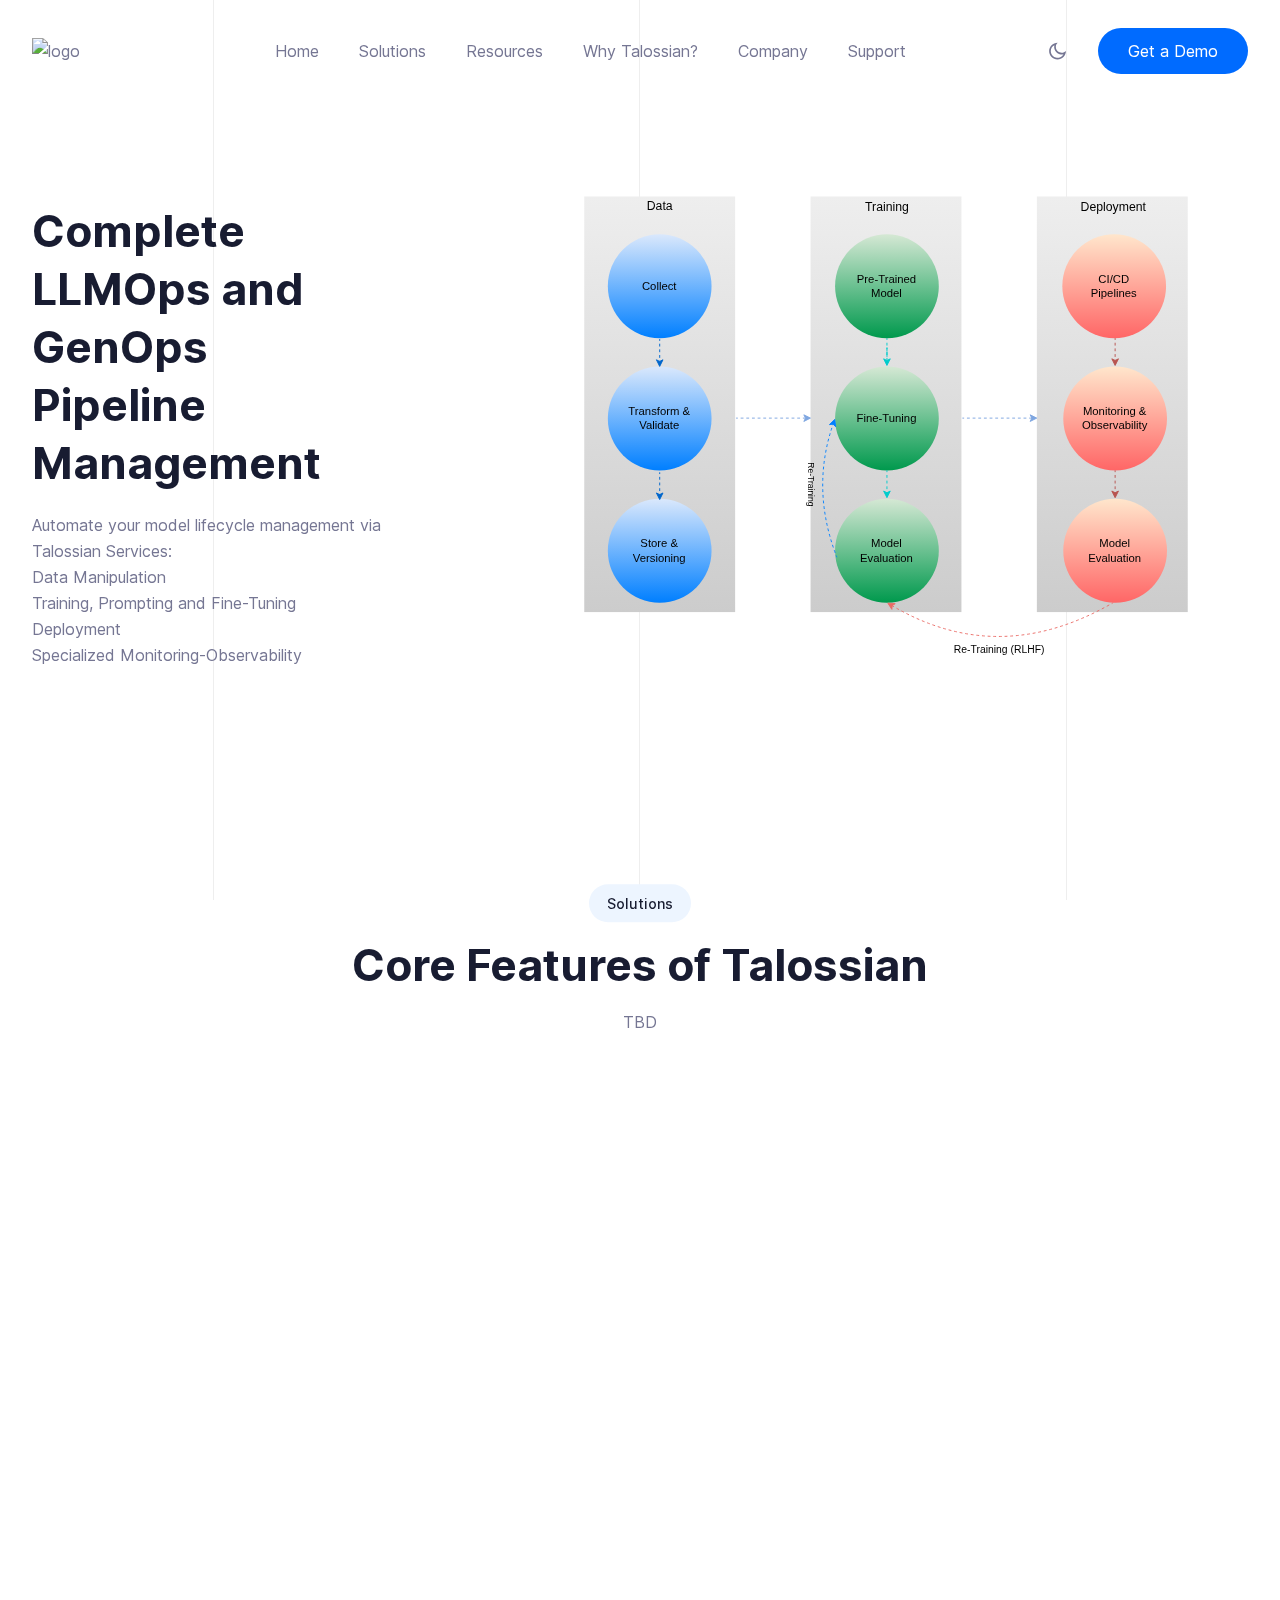
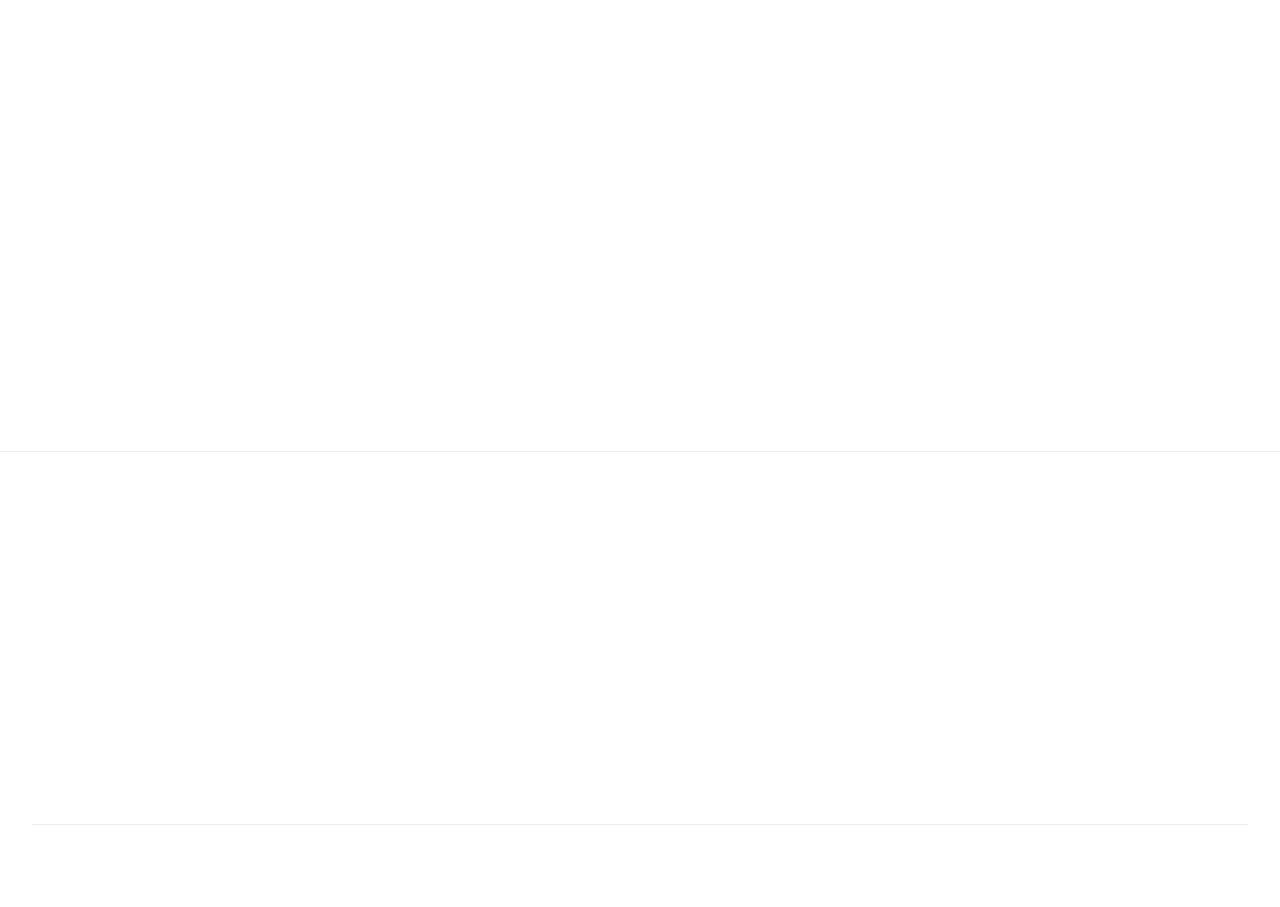
==== index.html @ 453624a1 "init" ====
<!DOCTYPE html><html lang="en"><head><meta charSet="utf-8"/><meta name="viewport" content="width=device-width, initial-scale=1"/><link rel="preload" href="/_next/static/media/c9a5bc6a7c948fb0-s.p.woff2" as="font" crossorigin="" type="font/woff2"/><link rel="stylesheet" href="/_next/static/css/0fa34a6a4467b45d.css" crossorigin="" data-precedence="next"/><link rel="preload" as="script" fetchPriority="low" href="/_next/static/chunks/webpack-58ec265c2a3a479a.js" crossorigin=""/><script src="/_next/static/chunks/fd9d1056-f79a217f3f38d347.js" async="" crossorigin=""></script><script src="/_next/static/chunks/472-6ead4d6fe12469f0.js" async="" crossorigin=""></script><script src="/_next/static/chunks/main-app-ce281d8555633725.js" async="" crossorigin=""></script><script src="/_next/static/chunks/413-8d491deb9a2bdcfe.js" async=""></script><script src="/_next/static/chunks/486-e74c50ba8a4686aa.js" async=""></script><script src="/_next/static/chunks/326-eb6d9a58f0acb02c.js" async=""></script><script src="/_next/static/chunks/app/(site)/layout-c285d5775abec5b9.js" async=""></script><script src="/_next/static/chunks/app/(site)/page-278891ec13b4a173.js" async=""></script><title>Talossian - Full LLMOps and GenOps Lifecycle Management</title><meta name="description" content="Talossian - Full LLMOps and GenOps Lifecycle Management"/><link rel="icon" href="/favicon.ico" type="image/x-icon" sizes="16x16"/><meta name="next-size-adjust"/><script src="/_next/static/chunks/polyfills-c67a75d1b6f99dc8.js" crossorigin="" noModule=""></script></head><body class="dark:bg-black __className_aaf875"><script>!function(){try{var d=document.documentElement,c=d.classList;c.remove('light','dark');var e=localStorage.getItem('theme');if(e){c.add(e|| '')}else{c.add('light');}if(e==='light'||e==='dark'||!e)d.style.colorScheme=e||'light'}catch(t){}}();</script><div class="fixed left-0 top-0 -z-20 flex h-full w-full items-center justify-around"><span class="flex h-full w-[1px] animate-line1 bg-stroke dark:bg-strokedark"></span><span class="flex h-full w-[1px] animate-line2 bg-stroke dark:bg-strokedark"></span><span class="flex h-full w-[1px] animate-line3 bg-stroke dark:bg-strokedark"></span></div><header class="fixed left-0 top-0 z-99999 w-full py-7 "><div class="relative mx-auto max-w-c-1390 items-center justify-between px-4 md:px-8 xl:flex 2xl:px-0"><div class="flex w-full items-center justify-between xl:w-1/4"><a href="/"><img alt="logo" loading="lazy" width="159.03" height="30" decoding="async" data-nimg="1" class="hidden w-full dark:block" style="color:transparent" srcSet="/_next/image?url=%2Fimages%2Flogo%2Flogo-dark.png&amp;w=256&amp;q=75 1x, /_next/image?url=%2Fimages%2Flogo%2Flogo-dark.png&amp;w=384&amp;q=75 2x" src="/_next/image?url=%2Fimages%2Flogo%2Flogo-dark.png&amp;w=384&amp;q=75"/><img alt="logo" loading="lazy" width="130" height="30" decoding="async" data-nimg="1" class="w-full dark:hidden" style="color:transparent" srcSet="/_next/image?url=%2Fimages%2Flogo%2Flogo-light.jpg&amp;w=256&amp;q=75 1x, /_next/image?url=%2Fimages%2Flogo%2Flogo-light.jpg&amp;w=384&amp;q=75 2x" src="/_next/image?url=%2Fimages%2Flogo%2Flogo-light.jpg&amp;w=384&amp;q=75"/></a><button aria-label="hamburger Toggler" class="block xl:hidden"><span class="relative block h-5.5 w-5.5 cursor-pointer"><span class="absolute right-0 block h-full w-full"><span class="relative left-0 top-0 my-1 block h-0.5 rounded-sm bg-black delay-[0] duration-200 ease-in-out dark:bg-white !w-full delay-300"></span><span class="relative left-0 top-0 my-1 block h-0.5 rounded-sm bg-black delay-150 duration-200 ease-in-out dark:bg-white delay-400 !w-full"></span><span class="relative left-0 top-0 my-1 block h-0.5 rounded-sm bg-black delay-200 duration-200 ease-in-out dark:bg-white !w-full delay-500"></span></span><span class="du-block absolute right-0 h-full w-full rotate-45"><span class="absolute left-2.5 top-0 block h-full w-0.5 rounded-sm bg-black delay-300 duration-200 ease-in-out dark:bg-white !h-0 delay-[0]"></span><span class="delay-400 absolute left-0 top-2.5 block h-0.5 w-full rounded-sm bg-black duration-200 ease-in-out dark:bg-white !h-0 delay-200"></span></span></span></button></div><div class="invisible h-0 w-full items-center justify-between xl:visible xl:flex xl:h-auto xl:w-full false"><nav><ul class="flex flex-col gap-5 xl:flex-row xl:items-center xl:gap-10"><li><a class="text-primary hover:text-primary" href="/">Home</a></li><li><a class="hover:text-primary" href="/#solutions">Solutions</a></li><li><a class="hover:text-primary" href="#">Resources</a></li><li><a class="hover:text-primary" href="#">Why Talossian?</a></li><li><a class="hover:text-primary" href="#">Company</a></li><li><a class="hover:text-primary" href="#">Support</a></li></ul></nav><div class="mt-7 flex items-center gap-6 xl:mt-0"><button aria-label="theme toggler" class="bg-gray-2 dark:bg-dark-bg absolute right-17 mr-1.5 flex cursor-pointer items-center justify-center rounded-full text-black dark:text-white lg:static"><img alt="logo" loading="lazy" width="21" height="21" decoding="async" data-nimg="1" class="dark:hidden" style="color:transparent" src="/images/icon/icon-moon.svg"/><img alt="logo" loading="lazy" width="22" height="22" decoding="async" data-nimg="1" class="hidden dark:block" style="color:transparent" src="/images/icon/icon-sun.svg"/></button><a class="flex items-center justify-center rounded-full bg-primary px-7.5 py-2.5 text-regular text-white duration-300 ease-in-out hover:bg-primaryho" href="#">Get a Demo</a></div></div></div></header><div><div style="position:fixed;z-index:9999;top:16px;left:16px;right:16px;bottom:16px;pointer-events:none"></div></div><main><section class="overflow-hidden pb-20 pt-35 md:pt-40 xl:pb-25 xl:pt-46"><div class="mx-auto max-w-c-1390 px-4 md:px-8 2xl:px-0"><div class="flex lg:items-center lg:gap-8 xl:gap-32.5"><div class=" md:w-1/3"><h4 class="mb-4.5 text-lg font-medium text-black dark:text-white"></h4><h4 class="mb-5 pr-16 text-3xl font-bold text-black dark:text-white xl:text-hero ">Complete LLMOps and GenOps Pipeline Management</h4>Automate your model lifecycle management via Talossian Services:<ul><li>Data Manipulation</li><li>Training, Prompting and Fine-Tuning</li><li>Deployment</li><li>Specialized Monitoring-Observability</li></ul></div><div class="animate_right hidden md:w-2/3 lg:block"><div class="relative 2xl:-mr-7.5"><img alt="shape" loading="lazy" decoding="async" data-nimg="fill" class="absolute -right-6.5 bottom-0 z-1" style="position:absolute;height:100%;width:100%;left:0;top:0;right:0;bottom:0;color:transparent" src="/images/flow1.svg"/><div class=" relative aspect-[700/444] w-full"></div></div></div></div></div></section><section id="solutions" class="py-20 lg:py-25 xl:py-30"><div class="mx-auto max-w-c-1315 px-4 md:px-8 xl:px-0"><div class="animate_top mx-auto text-center" style="opacity:0;transform:translateY(-20px) translateZ(0)"><div class="mb-4 inline-block rounded-full bg-zumthor px-4.5 py-1.5 dark:border dark:border-strokedark dark:bg-blacksection"><span class="text-sectiontitle font-medium text-black dark:text-white">Solutions</span></div><h2 class="mx-auto mb-4 text-3xl font-bold text-black dark:text-white md:w-4/5 xl:w-1/2 xl:text-sectiontitle3">Core Features of Talossian</h2><p class="mx-auto md:w-4/5 lg:w-3/5 xl:w-[46%]">TBD</p></div><div class="mt-12.5 grid grid-cols-1 gap-7.5 md:grid-cols-2 lg:mt-15 lg:grid-cols-3 xl:mt-20 xl:gap-12.5"><div class="animate_top z-40 rounded-lg border border-white bg-white p-7.5 shadow-solid-3 transition-all hover:shadow-solid-4 dark:border-strokedark dark:bg-blacksection dark:hover:bg-hoverdark xl:p-12.5" style="opacity:0;transform:translateY(-10px) translateZ(0)"><div class="relative flex h-16 w-16 items-center justify-center rounded-[4px] bg-primary"><img alt="title" loading="lazy" width="36" height="36" decoding="async" data-nimg="1" style="color:transparent" src="/images/icon/icon-01.svg"/></div><h3 class="mb-5 mt-7.5 text-xl font-semibold text-black dark:text-white xl:text-itemtitle">Model Collection</h3><p>Full LLM out-of-the box collection for every need. We support Hugging Face models and OpenAI endpoints.</p></div><div class="animate_top z-40 rounded-lg border border-white bg-white p-7.5 shadow-solid-3 transition-all hover:shadow-solid-4 dark:border-strokedark dark:bg-blacksection dark:hover:bg-hoverdark xl:p-12.5" style="opacity:0;transform:translateY(-10px) translateZ(0)"><div class="relative flex h-16 w-16 items-center justify-center rounded-[4px] bg-primary"><img alt="title" loading="lazy" width="36" height="36" decoding="async" data-nimg="1" style="color:transparent" src="/images/icon/icon-02.svg"/></div><h3 class="mb-5 mt-7.5 text-xl font-semibold text-black dark:text-white xl:text-itemtitle">Training Automation</h3><p>Automate Model Training and Delivery, via specialized CI/CD pipelines.</p></div><div class="animate_top z-40 rounded-lg border border-white bg-white p-7.5 shadow-solid-3 transition-all hover:shadow-solid-4 dark:border-strokedark dark:bg-blacksection dark:hover:bg-hoverdark xl:p-12.5" style="opacity:0;transform:translateY(-10px) translateZ(0)"><div class="relative flex h-16 w-16 items-center justify-center rounded-[4px] bg-primary"><img alt="title" loading="lazy" width="36" height="36" decoding="async" data-nimg="1" style="color:transparent" src="/images/icon/icon-03.svg"/></div><h3 class="mb-5 mt-7.5 text-xl font-semibold text-black dark:text-white xl:text-itemtitle">Lifecycle Management</h3><p>Continuous Re-Training and Fine-Tuning in periods. Sync with new data batches, and dynamic re-training cycles.</p></div><div class="animate_top z-40 rounded-lg border border-white bg-white p-7.5 shadow-solid-3 transition-all hover:shadow-solid-4 dark:border-strokedark dark:bg-blacksection dark:hover:bg-hoverdark xl:p-12.5" style="opacity:0;transform:translateY(-10px) translateZ(0)"><div class="relative flex h-16 w-16 items-center justify-center rounded-[4px] bg-primary"><img alt="title" loading="lazy" width="36" height="36" decoding="async" data-nimg="1" style="color:transparent" src="/images/icon/icon-04.svg"/></div><h3 class="mb-5 mt-7.5 text-xl font-semibold text-black dark:text-white xl:text-itemtitle">Data Flow</h3><p>Batching, validation and versioning of new data via HTTP endpoints, using popular open-source tools like Elastic Search and Mongo DB.</p></div><div class="animate_top z-40 rounded-lg border border-white bg-white p-7.5 shadow-solid-3 transition-all hover:shadow-solid-4 dark:border-strokedark dark:bg-blacksection dark:hover:bg-hoverdark xl:p-12.5" style="opacity:0;transform:translateY(-10px) translateZ(0)"><div class="relative flex h-16 w-16 items-center justify-center rounded-[4px] bg-primary"><img alt="title" loading="lazy" width="36" height="36" decoding="async" data-nimg="1" style="color:transparent" src="/images/icon/icon-05.svg"/></div><h3 class="mb-5 mt-7.5 text-xl font-semibold text-black dark:text-white xl:text-itemtitle">Monitoring &amp; Observability</h3><p>Advanced monitoring and tracing contributes to live feedback and evaluation of the model, and determines the need of further fine-tuning.</p></div><div class="animate_top z-40 rounded-lg border border-white bg-white p-7.5 shadow-solid-3 transition-all hover:shadow-solid-4 dark:border-strokedark dark:bg-blacksection dark:hover:bg-hoverdark xl:p-12.5" style="opacity:0;transform:translateY(-10px) translateZ(0)"><div class="relative flex h-16 w-16 items-center justify-center rounded-[4px] bg-primary"><img alt="title" loading="lazy" width="36" height="36" decoding="async" data-nimg="1" style="color:transparent" src="/images/icon/icon-06.svg"/></div><h3 class="mb-5 mt-7.5 text-xl font-semibold text-black dark:text-white xl:text-itemtitle">Prompt Engineering</h3><p>Advanced prompt engineering specializes pre-trained models to excel in specific contexts.</p></div></div></div></section></main><footer class="border-t border-stroke bg-white dark:border-strokedark dark:bg-blacksection"><div class="mx-auto max-w-c-1390 px-4 md:px-8 2xl:px-0"><div class="py-20 lg:py-25"><div class="flex flex-wrap gap-8 lg:justify-between lg:gap-0"><div class="animate_top w-1/2 lg:w-1/4" style="opacity:0;transform:translateY(-20px) translateZ(0)"><p class="mb-10 mt-5">Contact us for requests, offers and demos via e-mail:</p><p class="mb-1.5 text-sectiontitle uppercase tracking-[5px]">contact</p><a href="mailto:info@talossian.com" class="text-itemtitle font-medium text-black dark:text-white">info@talossian.com</a></div><div class="flex w-full flex-col gap-8 md:flex-row md:justify-between md:gap-0 lg:w-2/3 xl:w-7/12"><div class="animate_top" style="opacity:0;transform:translateY(-20px) translateZ(0)"></div><div class="animate_top" style="opacity:0;transform:translateY(-20px) translateZ(0)"></div><div class="animate_top" style="opacity:0;transform:translateY(-20px) translateZ(0)"></div></div></div></div><div class="flex flex-col flex-wrap items-center justify-center gap-5 border-t border-stroke py-7 dark:border-strokedark lg:flex-row lg:justify-between lg:gap-0"><div class="animate_top" style="opacity:0;transform:translateY(-20px) translateZ(0)"><ul class="flex items-center gap-8"><li><a href="#" class="hover:text-primary">Privacy Policy</a></li><li><a href="#" class="hover:text-primary">Support</a></li></ul></div><div class="animate_top" style="opacity:0;transform:translateY(-20px) translateZ(0)"><p>© <!-- -->2024<!-- --> Talossian P.C. All rights reserved.</p></div><div class="animate_top" style="opacity:0;transform:translateY(-20px) translateZ(0)"><ul class="flex items-center gap-5"><li><a href="#" aria-label="social icon"><svg class="fill-[#D1D8E0] transition-all duration-300 hover:fill-primary" width="24" height="24" viewBox="0 0 24 24" fill="none" xmlns="http://www.w3.org/2000/svg"><g clip-path="url(#clip0_48_1499)"><path d="M14 13.5H16.5L17.5 9.5H14V7.5C14 6.47 14 5.5 16 5.5H17.5V2.14C17.174 2.097 15.943 2 14.643 2C11.928 2 10 3.657 10 6.7V9.5H7V13.5H10V22H14V13.5Z" fill=""></path></g><defs><clipPath id="clip0_48_1499"><rect width="24" height="24" fill="white"></rect></clipPath></defs></svg></a></li><li><a href="#" aria-label="social icon"><svg class="fill-[#D1D8E0] transition-all duration-300 hover:fill-primary" width="24" height="24" viewBox="0 0 24 24" fill="none" xmlns="http://www.w3.org/2000/svg"><g clip-path="url(#clip0_48_1502)"><path d="M22.162 5.65593C21.3985 5.99362 20.589 6.2154 19.76 6.31393C20.6337 5.79136 21.2877 4.96894 21.6 3.99993C20.78 4.48793 19.881 4.82993 18.944 5.01493C18.3146 4.34151 17.4803 3.89489 16.5709 3.74451C15.6615 3.59413 14.7279 3.74842 13.9153 4.18338C13.1026 4.61834 12.4564 5.30961 12.0771 6.14972C11.6978 6.98983 11.6067 7.93171 11.818 8.82893C10.1551 8.74558 8.52832 8.31345 7.04328 7.56059C5.55823 6.80773 4.24812 5.75098 3.19799 4.45893C2.82628 5.09738 2.63095 5.82315 2.63199 6.56193C2.63199 8.01193 3.36999 9.29293 4.49199 10.0429C3.828 10.022 3.17862 9.84271 2.59799 9.51993V9.57193C2.59819 10.5376 2.93236 11.4735 3.54384 12.221C4.15532 12.9684 5.00647 13.4814 5.95299 13.6729C5.33661 13.84 4.6903 13.8646 4.06299 13.7449C4.32986 14.5762 4.85 15.3031 5.55058 15.824C6.25117 16.345 7.09712 16.6337 7.96999 16.6499C7.10247 17.3313 6.10917 17.8349 5.04687 18.1321C3.98458 18.4293 2.87412 18.5142 1.77899 18.3819C3.69069 19.6114 5.91609 20.2641 8.18899 20.2619C15.882 20.2619 20.089 13.8889 20.089 8.36193C20.089 8.18193 20.084 7.99993 20.076 7.82193C20.8949 7.2301 21.6016 6.49695 22.163 5.65693L22.162 5.65593Z" fill=""></path></g><defs><clipPath id="clip0_48_1502"><rect width="24" height="24" fill="white"></rect></clipPath></defs></svg></a></li><li><a href="#" aria-label="social icon"><svg class="fill-[#D1D8E0] transition-all duration-300 hover:fill-primary" width="24" height="24" viewBox="0 0 24 24" fill="none" xmlns="http://www.w3.org/2000/svg"><g clip-path="url(#clip0_48_1505)"><path d="M6.94 5.00002C6.93974 5.53046 6.72877 6.03906 6.35351 6.41394C5.97825 6.78883 5.46944 6.99929 4.939 6.99902C4.40857 6.99876 3.89997 6.78779 3.52508 6.41253C3.1502 6.03727 2.93974 5.52846 2.94 4.99802C2.94027 4.46759 3.15124 3.95899 3.5265 3.5841C3.90176 3.20922 4.41057 2.99876 4.941 2.99902C5.47144 2.99929 5.98004 3.21026 6.35492 3.58552C6.72981 3.96078 6.94027 4.46959 6.94 5.00002ZM7 8.48002H3V21H7V8.48002ZM13.32 8.48002H9.34V21H13.28V14.43C13.28 10.77 18.05 10.43 18.05 14.43V21H22V13.07C22 6.90002 14.94 7.13002 13.28 10.16L13.32 8.48002Z" fill=""></path></g><defs><clipPath id="clip0_48_1505"><rect width="24" height="24" fill="white"></rect></clipPath></defs></svg></a></li><li><a href="#" aria-label="social icon"><svg class="fill-[#D1D8E0] transition-all duration-300 hover:fill-primary" width="24" height="24" viewBox="0 0 24 24" xmlns="http://www.w3.org/2000/svg"><g clip-path="url(#clip0_48_1508)"><path d="M7.443 5.3501C8.082 5.3501 8.673 5.4001 9.213 5.5481C9.70301 5.63814 10.1708 5.82293 10.59 6.0921C10.984 6.3391 11.279 6.6861 11.475 7.1311C11.672 7.5761 11.77 8.1211 11.77 8.7141C11.77 9.4071 11.623 10.0001 11.279 10.4451C10.984 10.8911 10.492 11.2861 9.902 11.5831C10.738 11.8311 11.377 12.2761 11.77 12.8691C12.164 13.4631 12.41 14.2051 12.41 15.0461C12.41 15.7391 12.262 16.3321 12.016 16.8271C11.77 17.3221 11.377 17.7671 10.934 18.0641C10.4528 18.3825 9.92084 18.6165 9.361 18.7561C8.771 18.9051 8.181 19.0041 7.591 19.0041H1V5.3501H7.443ZM7.049 10.8901C7.59 10.8901 8.033 10.7421 8.377 10.4951C8.721 10.2481 8.869 9.8021 8.869 9.2581C8.869 8.9611 8.819 8.6641 8.721 8.4671C8.623 8.2691 8.475 8.1201 8.279 7.9721C8.082 7.8731 7.885 7.7741 7.639 7.7251C7.393 7.6751 7.148 7.6751 6.852 7.6751H4V10.8911H7.05L7.049 10.8901ZM7.197 16.7281C7.492 16.7281 7.787 16.6781 8.033 16.6291C8.28138 16.5819 8.51628 16.4805 8.721 16.3321C8.92139 16.1873 9.08903 16.002 9.213 15.7881C9.311 15.5411 9.41 15.2441 9.41 14.8981C9.41 14.2051 9.213 13.7101 8.82 13.3641C8.426 13.0671 7.885 12.9191 7.246 12.9191H4V16.7291H7.197V16.7281ZM16.689 16.6781C17.082 17.0741 17.672 17.2721 18.459 17.2721C19 17.2721 19.492 17.1241 19.885 16.8771C20.279 16.5801 20.525 16.2831 20.623 15.9861H23.033C22.639 17.1731 22.049 18.0141 21.263 18.5581C20.475 19.0531 19.541 19.3501 18.41 19.3501C17.6864 19.3523 16.9688 19.2179 16.295 18.9541C15.6887 18.7266 15.148 18.3529 14.721 17.8661C14.2643 17.4107 13.9267 16.8498 13.738 16.2331C13.492 15.5901 13.393 14.8981 13.393 14.1061C13.393 13.3641 13.492 12.6721 13.738 12.0281C13.9745 11.4082 14.3245 10.8378 14.77 10.3461C15.213 9.9011 15.754 9.5061 16.344 9.2581C17.0007 8.99416 17.7022 8.85969 18.41 8.8621C19.246 8.8621 19.984 9.0111 20.623 9.3571C21.263 9.7031 21.754 10.0991 22.148 10.6931C22.5499 11.2636 22.8494 11.8998 23.033 12.5731C23.131 13.2651 23.18 13.9581 23.131 14.7491H16C16 15.5411 16.295 16.2831 16.689 16.6791V16.6781ZM19.787 11.4841C19.443 11.1381 18.902 10.9401 18.262 10.9401C17.82 10.9401 17.475 11.0391 17.18 11.1871C16.885 11.3361 16.689 11.5341 16.492 11.7321C16.311 11.9234 16.1912 12.1643 16.148 12.4241C16.098 12.6721 16.049 12.8691 16.049 13.0671H20.475C20.377 12.3251 20.131 11.8311 19.787 11.4841V11.4841ZM15.459 6.2901H20.967V7.6261H15.46V6.2901H15.459Z"></path></g><defs><clipPath id="clip0_48_1508"><rect width="24" height="24" fill="white"></rect></clipPath></defs></svg></a></li></ul></div></div></div></footer><div class="fixed bottom-8 right-8 z-[99]"></div><script src="/_next/static/chunks/webpack-58ec265c2a3a479a.js" crossorigin="" async=""></script><script>(self.__next_f=self.__next_f||[]).push([0]);self.__next_f.push([2,null])</script><script>self.__next_f.push([1,"0:\"$L1\"\n"])</script><script>self.__next_f.push([1,"2:HL[\"/_next/static/media/c9a5bc6a7c948fb0-s.p.woff2\",\"font\",{\"crossOrigin\":\"\",\"type\":\"font/woff2\"}]\n3:HL[\"/_next/static/css/0fa34a6a4467b45d.css\",\"style\",{\"crossOrigin\":\"\"}]\n"])</script><script>self.__next_f.push([1,"4:I[3728,[],\"\"]\n6:I[9928,[],\"\"]\n7:I[6954,[],\"\"]\n8:I[7264,[],\"\"]\n9:I[1182,[\"413\",\"static/chunks/413-8d491deb9a2bdcfe.js\",\"486\",\"static/chunks/486-e74c50ba8a4686aa.js\",\"326\",\"static/chunks/326-eb6d9a58f0acb02c.js\",\"457\",\"static/chunks/app/(site)/layout-c285d5775abec5b9.js\"],\"\"]\nb:I[9379,[\"413\",\"static/chunks/413-8d491deb9a2bdcfe.js\",\"486\",\"static/chunks/486-e74c50ba8a4686aa.js\",\"502\",\"static/chunks/app/(site)/page-278891ec13b4a173.js\"],\"\"]\nc:I[5087,[\"413\",\"static/chunks/413-8d491deb9a2bdcfe.js\",\"486\",\"static/"])</script><script>self.__next_f.push([1,"chunks/486-e74c50ba8a4686aa.js\",\"502\",\"static/chunks/app/(site)/page-278891ec13b4a173.js\"],\"\"]\n"])</script><script>self.__next_f.push([1,"1:[[],[\"$\",\"$L4\",null,{\"buildId\":\"vWamE7dFUcSQOnRNOTsGY\",\"assetPrefix\":\"\",\"initialCanonicalUrl\":\"/\",\"initialTree\":[\"\",{\"children\":[\"(site)\",{\"children\":[\"__PAGE__\",{}]},\"$undefined\",\"$undefined\",true]}],\"initialHead\":[false,\"$L5\"],\"globalErrorComponent\":\"$6\",\"children\":[\"$\",\"$L7\",null,{\"parallelRouterKey\":\"children\",\"segmentPath\":[\"children\"],\"loading\":\"$undefined\",\"loadingStyles\":\"$undefined\",\"hasLoading\":false,\"error\":\"$undefined\",\"errorStyles\":\"$undefined\",\"template\":[\"$\",\"$L8\",null,{}],\"templateStyles\":\"$undefined\",\"notFound\":[[\"$\",\"title\",null,{\"children\":\"404: This page could not be found.\"}],[\"$\",\"div\",null,{\"style\":{\"fontFamily\":\"system-ui,\\\"Segoe UI\\\",Roboto,Helvetica,Arial,sans-serif,\\\"Apple Color Emoji\\\",\\\"Segoe UI Emoji\\\"\",\"height\":\"100vh\",\"textAlign\":\"center\",\"display\":\"flex\",\"flexDirection\":\"column\",\"alignItems\":\"center\",\"justifyContent\":\"center\"},\"children\":[\"$\",\"div\",null,{\"children\":[[\"$\",\"style\",null,{\"dangerouslySetInnerHTML\":{\"__html\":\"body{color:#000;background:#fff;margin:0}.next-error-h1{border-right:1px solid rgba(0,0,0,.3)}@media (prefers-color-scheme:dark){body{color:#fff;background:#000}.next-error-h1{border-right:1px solid rgba(255,255,255,.3)}}\"}}],[\"$\",\"h1\",null,{\"className\":\"next-error-h1\",\"style\":{\"display\":\"inline-block\",\"margin\":\"0 20px 0 0\",\"padding\":\"0 23px 0 0\",\"fontSize\":24,\"fontWeight\":500,\"verticalAlign\":\"top\",\"lineHeight\":\"49px\"},\"children\":\"404\"}],[\"$\",\"div\",null,{\"style\":{\"display\":\"inline-block\"},\"children\":[\"$\",\"h2\",null,{\"style\":{\"fontSize\":14,\"fontWeight\":400,\"lineHeight\":\"49px\",\"margin\":0},\"children\":\"This page could not be found.\"}]}]]}]}]],\"notFoundStyles\":[],\"childProp\":{\"current\":[null,[\"$\",\"$L9\",null,{\"children\":[\"$\",\"$L7\",null,{\"parallelRouterKey\":\"children\",\"segmentPath\":[\"children\",\"(site)\",\"children\"],\"loading\":\"$undefined\",\"loadingStyles\":\"$undefined\",\"hasLoading\":false,\"error\":\"$undefined\",\"errorStyles\":\"$undefined\",\"template\":[\"$\",\"$L8\",null,{}],\"templateStyles\":\"$undefined\",\"notFound\":[[\"$\",\"title\",null,{\"children\":\"404: This page could not be found.\"}],[\"$\",\"div\",null,{\"style\":{\"fontFamily\":\"system-ui,\\\"Segoe UI\\\",Roboto,Helvetica,Arial,sans-serif,\\\"Apple Color Emoji\\\",\\\"Segoe UI Emoji\\\"\",\"height\":\"100vh\",\"textAlign\":\"center\",\"display\":\"flex\",\"flexDirection\":\"column\",\"alignItems\":\"center\",\"justifyContent\":\"center\"},\"children\":[\"$\",\"div\",null,{\"children\":[[\"$\",\"style\",null,{\"dangerouslySetInnerHTML\":{\"__html\":\"body{color:#000;background:#fff;margin:0}.next-error-h1{border-right:1px solid rgba(0,0,0,.3)}@media (prefers-color-scheme:dark){body{color:#fff;background:#000}.next-error-h1{border-right:1px solid rgba(255,255,255,.3)}}\"}}],[\"$\",\"h1\",null,{\"className\":\"next-error-h1\",\"style\":{\"display\":\"inline-block\",\"margin\":\"0 20px 0 0\",\"padding\":\"0 23px 0 0\",\"fontSize\":24,\"fontWeight\":500,\"verticalAlign\":\"top\",\"lineHeight\":\"49px\"},\"children\":\"404\"}],[\"$\",\"div\",null,{\"style\":{\"display\":\"inline-block\"},\"children\":[\"$\",\"h2\",null,{\"style\":{\"fontSize\":14,\"fontWeight\":400,\"lineHeight\":\"49px\",\"margin\":0},\"children\":\"This page could not be found.\"}]}]]}]}]],\"notFoundStyles\":[],\"childProp\":{\"current\":[\"$La\",[\"$\",\"main\",null,{\"children\":[[\"$\",\"$Lb\",null,{}],[\"$\",\"$Lc\",null,{}]]}],null],\"segment\":\"__PAGE__\"},\"styles\":[]}],\"params\":{}}],null],\"segment\":\"(site)\"},\"styles\":[[\"$\",\"link\",\"0\",{\"rel\":\"stylesheet\",\"href\":\"/_next/static/css/0fa34a6a4467b45d.css\",\"precedence\":\"next\",\"crossOrigin\":\"\"}]]}]}]]\n"])</script><script>self.__next_f.push([1,"5:[[\"$\",\"meta\",\"0\",{\"charSet\":\"utf-8\"}],[\"$\",\"title\",\"1\",{\"children\":\"Talossian - Full LLMOps and GenOps Lifecycle Management\"}],[\"$\",\"meta\",\"2\",{\"name\":\"description\",\"content\":\"Talossian - Full LLMOps and GenOps Lifecycle Management\"}],[\"$\",\"meta\",\"3\",{\"name\":\"viewport\",\"content\":\"width=device-width, initial-scale=1\"}],[\"$\",\"link\",\"4\",{\"rel\":\"icon\",\"href\":\"/favicon.ico\",\"type\":\"image/x-icon\",\"sizes\":\"16x16\"}],[\"$\",\"meta\",\"5\",{\"name\":\"next-size-adjust\"}]]\na:null\n"])</script></body></html>
---- _next/static/css/0fa34a6a4467b45d.css ----
/*
! tailwindcss v3.3.5 | MIT License | https://tailwindcss.com
*/*,:after,:before{box-sizing:border-box;border:0 solid #e5e7eb}:after,:before{--tw-content:""}html{line-height:1.5;-webkit-text-size-adjust:100%;-moz-tab-size:4;-o-tab-size:4;tab-size:4;font-family:ui-sans-serif,system-ui,-apple-system,BlinkMacSystemFont,Segoe UI,Roboto,Helvetica Neue,Arial,Noto Sans,sans-serif,Apple Color Emoji,Segoe UI Emoji,Segoe UI Symbol,Noto Color Emoji;font-feature-settings:normal;font-variation-settings:normal}body{margin:0;line-height:inherit}hr{height:0;color:inherit;border-top-width:1px}abbr:where([title]){-webkit-text-decoration:underline dotted;text-decoration:underline dotted}h1,h2,h3,h4,h5,h6{font-size:inherit;font-weight:inherit}a{color:inherit;text-decoration:inherit}b,strong{font-weight:bolder}code,kbd,pre,samp{font-family:ui-monospace,SFMono-Regular,Menlo,Monaco,Consolas,Liberation Mono,Courier New,monospace;font-size:1em}small{font-size:80%}sub,sup{font-size:75%;line-height:0;position:relative;vertical-align:baseline}sub{bottom:-.25em}sup{top:-.5em}table{text-indent:0;border-color:inherit;border-collapse:collapse}button,input,optgroup,select,textarea{font-family:inherit;font-feature-settings:inherit;font-variation-settings:inherit;font-size:100%;font-weight:inherit;line-height:inherit;color:inherit;margin:0;padding:0}button,select{text-transform:none}[type=button],[type=reset],[type=submit],button{-webkit-appearance:button;background-color:transparent;background-image:none}:-moz-focusring{outline:auto}:-moz-ui-invalid{box-shadow:none}progress{vertical-align:baseline}::-webkit-inner-spin-button,::-webkit-outer-spin-button{height:auto}[type=search]{-webkit-appearance:textfield;outline-offset:-2px}::-webkit-search-decoration{-webkit-appearance:none}::-webkit-file-upload-button{-webkit-appearance:button;font:inherit}summary{display:list-item}blockquote,dd,dl,figure,h1,h2,h3,h4,h5,h6,hr,p,pre{margin:0}fieldset{margin:0}fieldset,legend{padding:0}menu,ol,ul{list-style:none;margin:0;padding:0}dialog{padding:0}textarea{resize:vertical}input::-moz-placeholder,textarea::-moz-placeholder{opacity:1;color:#9ca3af}input::placeholder,textarea::placeholder{opacity:1;color:#9ca3af}[role=button],button{cursor:pointer}:disabled{cursor:default}audio,canvas,embed,iframe,img,object,svg,video{display:block;vertical-align:middle}img,video{max-width:100%;height:auto}[hidden]{display:none}body{position:relative;z-index:1;font-family:Inter,sans-serif;font-size:16px;line-height:26px;font-weight:400;--tw-text-opacity:1;color:rgb(117 118 147/var(--tw-text-opacity))}:is(.dark body){--tw-text-opacity:1;color:rgb(153 154 161/var(--tw-text-opacity))}*,:after,:before{--tw-border-spacing-x:0;--tw-border-spacing-y:0;--tw-translate-x:0;--tw-translate-y:0;--tw-rotate:0;--tw-skew-x:0;--tw-skew-y:0;--tw-scale-x:1;--tw-scale-y:1;--tw-pan-x: ;--tw-pan-y: ;--tw-pinch-zoom: ;--tw-scroll-snap-strictness:proximity;--tw-gradient-from-position: ;--tw-gradient-via-position: ;--tw-gradient-to-position: ;--tw-ordinal: ;--tw-slashed-zero: ;--tw-numeric-figure: ;--tw-numeric-spacing: ;--tw-numeric-fraction: ;--tw-ring-inset: ;--tw-ring-offset-width:0px;--tw-ring-offset-color:#fff;--tw-ring-color:rgba(59,130,246,.5);--tw-ring-offset-shadow:0 0 #0000;--tw-ring-shadow:0 0 #0000;--tw-shadow:0 0 #0000;--tw-shadow-colored:0 0 #0000;--tw-blur: ;--tw-brightness: ;--tw-contrast: ;--tw-grayscale: ;--tw-hue-rotate: ;--tw-invert: ;--tw-saturate: ;--tw-sepia: ;--tw-drop-shadow: ;--tw-backdrop-blur: ;--tw-backdrop-brightness: ;--tw-backdrop-contrast: ;--tw-backdrop-grayscale: ;--tw-backdrop-hue-rotate: ;--tw-backdrop-invert: ;--tw-backdrop-opacity: ;--tw-backdrop-saturate: ;--tw-backdrop-sepia: }::backdrop{--tw-border-spacing-x:0;--tw-border-spacing-y:0;--tw-translate-x:0;--tw-translate-y:0;--tw-rotate:0;--tw-skew-x:0;--tw-skew-y:0;--tw-scale-x:1;--tw-scale-y:1;--tw-pan-x: ;--tw-pan-y: ;--tw-pinch-zoom: ;--tw-scroll-snap-strictness:proximity;--tw-gradient-from-position: ;--tw-gradient-via-position: ;--tw-gradient-to-position: ;--tw-ordinal: ;--tw-slashed-zero: ;--tw-numeric-figure: ;--tw-numeric-spacing: ;--tw-numeric-fraction: ;--tw-ring-inset: ;--tw-ring-offset-width:0px;--tw-ring-offset-color:#fff;--tw-ring-color:rgba(59,130,246,.5);--tw-ring-offset-shadow:0 0 #0000;--tw-ring-shadow:0 0 #0000;--tw-shadow:0 0 #0000;--tw-shadow-colored:0 0 #0000;--tw-blur: ;--tw-brightness: ;--tw-contrast: ;--tw-grayscale: ;--tw-hue-rotate: ;--tw-invert: ;--tw-saturate: ;--tw-sepia: ;--tw-drop-shadow: ;--tw-backdrop-blur: ;--tw-backdrop-brightness: ;--tw-backdrop-contrast: ;--tw-backdrop-grayscale: ;--tw-backdrop-hue-rotate: ;--tw-backdrop-invert: ;--tw-backdrop-opacity: ;--tw-backdrop-saturate: ;--tw-backdrop-sepia: }.container{width:100%}@media (min-width:640px){.container{max-width:640px}}@media (min-width:768px){.container{max-width:768px}}@media (min-width:1024px){.container{max-width:1024px}}@media (min-width:1280px){.container{max-width:1280px}}@media (min-width:1536px){.container{max-width:1536px}}.dropdown{left:-1.875rem;margin-top:.5rem;display:none;min-width:-moz-max-content;min-width:max-content;flex-direction:column;gap:1rem;border-radius:.375rem;border-width:1px;--tw-border-opacity:1;border-color:rgb(238 238 238/var(--tw-border-opacity));--tw-bg-opacity:1;background-color:rgb(255 255 255/var(--tw-bg-opacity));padding:1.25rem 2rem;--tw-shadow:0px 2px 19px rgba(0,0,0,.05);--tw-shadow-colored:0px 2px 19px var(--tw-shadow-color);box-shadow:var(--tw-ring-offset-shadow,0 0 #0000),var(--tw-ring-shadow,0 0 #0000),var(--tw-shadow);transition-duration:.3s;transition-timing-function:cubic-bezier(.4,0,1,1)}:is(.dark .dropdown){--tw-border-opacity:1;border-color:rgb(45 47 64/var(--tw-border-opacity));--tw-bg-opacity:1;background-color:rgb(24 28 49/var(--tw-bg-opacity))}@media (min-width:1280px){.dropdown{visibility:hidden;margin-top:0;display:flex;width:250px;--tw-translate-y:2.5rem;opacity:0}.dropdown,.dropdown:before{position:absolute;transform:translate(var(--tw-translate-x),var(--tw-translate-y)) rotate(var(--tw-rotate)) skewX(var(--tw-skew-x)) skewY(var(--tw-skew-y)) scaleX(var(--tw-scale-x)) scaleY(var(--tw-scale-y))}.dropdown:before{top:-.375rem;left:2.5rem;height:.75rem;width:.75rem;--tw-rotate:45deg;border-left-width:1px;border-top-width:1px;--tw-border-opacity:1;border-color:rgb(238 238 238/var(--tw-border-opacity));content:var(--tw-content);--tw-bg-opacity:1;background-color:rgb(255 255 255/var(--tw-bg-opacity))}.group:hover .dropdown{visibility:visible;--tw-translate-y:1.625rem;transform:translate(var(--tw-translate-x),var(--tw-translate-y)) rotate(var(--tw-rotate)) skewX(var(--tw-skew-x)) skewY(var(--tw-skew-y)) scaleX(var(--tw-scale-x)) scaleY(var(--tw-scale-y));opacity:1}:is(.dark .dropdown):before{--tw-border-opacity:1;border-color:rgb(45 47 64/var(--tw-border-opacity));content:var(--tw-content);--tw-bg-opacity:1;background-color:rgb(24 28 49/var(--tw-bg-opacity))}}.sr-only{position:absolute;width:1px;height:1px;padding:0;margin:-1px;overflow:hidden;clip:rect(0,0,0,0);white-space:nowrap;border-width:0}.\!visible{visibility:visible!important}.visible{visibility:visible}.invisible{visibility:hidden}.static{position:static}.fixed{position:fixed}.absolute{position:absolute}.relative{position:relative}.sticky{position:sticky}.-bottom-15{bottom:-3.75rem}.-bottom-16{bottom:-4rem}.-left-11{left:-2.75rem}.-left-11\.5{left:-2.875rem}.-left-15{left:-3.75rem}.-right-3{right:-.75rem}.-right-3\.5{right:-.875rem}.-right-6{right:-1.5rem}.-right-6\.5{right:-1.625rem}.-top-16{top:-4rem}.-top-25{top:-6.25rem}.-top-3\/4{top:-75%}.bottom-0{bottom:0}.bottom-17{bottom:4.25rem}.bottom-17\.5{bottom:4.375rem}.bottom-8{bottom:2rem}.bottom-\[-255px\]{bottom:-255px}.left-0{left:0}.left-2{left:.5rem}.left-2\.5{left:.625rem}.right-0{right:0}.right-17{right:4.25rem}.right-8{right:2rem}.top-0{top:0}.top-2{top:.5rem}.top-2\.5{top:.625rem}.top-7{top:1.75rem}.top-7\.5{top:1.875rem}.top-\[74px\]{top:74px}.-z-1{z-index:-1}.-z-20{z-index:-20}.z-1{z-index:1}.z-10{z-index:10}.z-40{z-index:40}.z-50{z-index:50}.z-99999{z-index:99999}.z-\[99\]{z-index:99}.-mx-4{margin-left:-1rem;margin-right:-1rem}.mx-auto{margin-left:auto;margin-right:auto}.my-1{margin-top:.25rem;margin-bottom:.25rem}.mb-0{margin-bottom:0}.mb-0\.5{margin-bottom:.125rem}.mb-1{margin-bottom:.25rem}.mb-1\.5{margin-bottom:.375rem}.mb-10{margin-bottom:2.5rem}.mb-11{margin-bottom:2.75rem}.mb-11\.5{margin-bottom:2.875rem}.mb-12{margin-bottom:3rem}.mb-12\.5{margin-bottom:3.125rem}.mb-15{margin-bottom:3.75rem}.mb-2{margin-bottom:.5rem}.mb-2\.5{margin-bottom:.625rem}.mb-20{margin-bottom:5rem}.mb-3{margin-bottom:.75rem}.mb-3\.5{margin-bottom:.875rem}.mb-4{margin-bottom:1rem}.mb-4\.5{margin-bottom:1.125rem}.mb-5{margin-bottom:1.25rem}.mb-6{margin-bottom:1.5rem}.mb-7{margin-bottom:1.75rem}.mb-7\.5{margin-bottom:1.875rem}.mb-9{margin-bottom:2.25rem}.mr-1{margin-right:.25rem}.mr-1\.5{margin-right:.375rem}.mr-3{margin-right:.75rem}.mr-4{margin-right:1rem}.mt-1{margin-top:.25rem}.mt-10{margin-top:2.5rem}.mt-11{margin-top:2.75rem}.mt-12{margin-top:3rem}.mt-12\.5{margin-top:3.125rem}.mt-15{margin-top:3.75rem}.mt-2{margin-top:.5rem}.mt-4{margin-top:1rem}.mt-5{margin-top:1.25rem}.mt-7{margin-top:1.75rem}.mt-7\.5{margin-top:1.875rem}.mt-9{margin-top:2.25rem}.mt-\[6px\]{margin-top:6px}.line-clamp-2{-webkit-line-clamp:2}.line-clamp-2,.line-clamp-3{overflow:hidden;display:-webkit-box;-webkit-box-orient:vertical}.line-clamp-3{-webkit-line-clamp:3}.block{display:block}.inline-block{display:inline-block}.flex{display:flex}.inline-flex{display:inline-flex}.grid{display:grid}.hidden{display:none}.aspect-\[368\/239\]{aspect-ratio:368/239}.aspect-\[562\/366\]{aspect-ratio:562/366}.aspect-\[588\/526\.5\]{aspect-ratio:588/526.5}.aspect-\[700\/444\]{aspect-ratio:700/444}.aspect-\[97\/60\]{aspect-ratio:97/60}.\!h-0{height:0!important}.h-0{height:0}.h-0\.5{height:.125rem}.h-1\/3{height:33.333333%}.h-10{height:2.5rem}.h-12{height:3rem}.h-12\.5{height:3.125rem}.h-15{height:3.75rem}.h-16{height:4rem}.h-18{height:4.5rem}.h-2\/3{height:66.666667%}.h-3{height:.75rem}.h-5{height:1.25rem}.h-5\.5{height:1.375rem}.h-\[11px\]{height:11px}.h-\[15px\]{height:15px}.h-\[1px\]{height:1px}.h-\[23px\]{height:23px}.h-\[350px\]{height:350px}.h-auto{height:auto}.h-full{height:100%}.max-h-\[400px\]{max-height:400px}.\!w-full{width:100%!important}.w-0{width:0}.w-0\.5{width:.125rem}.w-1\/2{width:50%}.w-1\/6{width:16.666667%}.w-10{width:2.5rem}.w-11\/12{width:91.666667%}.w-12{width:3rem}.w-12\.5{width:3.125rem}.w-15{width:3.75rem}.w-16{width:4rem}.w-3{width:.75rem}.w-3\/4{width:75%}.w-45{width:11.25rem}.w-5{width:1.25rem}.w-5\.5{width:1.375rem}.w-\[11px\]{width:11px}.w-\[15px\]{width:15px}.w-\[1px\]{width:1px}.w-\[23px\]{width:23px}.w-\[90\%\]{width:90%}.w-\[98px\]{width:98px}.w-full{width:100%}.min-w-\[20px\]{min-width:20px}.max-w-\[1207px\]{max-width:1207px}.max-w-\[200px\]{max-width:200px}.max-w-\[425px\]{max-width:425px}.max-w-\[518px\]{max-width:518px}.max-w-\[550px\]{max-width:550px}.max-w-c-1016{max-width:63.5rem}.max-w-c-1154{max-width:72.125rem}.max-w-c-1235{max-width:77.188rem}.max-w-c-1280{max-width:80rem}.max-w-c-1315{max-width:82.188rem}.max-w-c-1390{max-width:86.875rem}.-rotate-90{--tw-rotate:-90deg}.-rotate-90,.rotate-45{transform:translate(var(--tw-translate-x),var(--tw-translate-y)) rotate(var(--tw-rotate)) skewX(var(--tw-skew-x)) skewY(var(--tw-skew-y)) scaleX(var(--tw-scale-x)) scaleY(var(--tw-scale-y))}.rotate-45{--tw-rotate:45deg}.animate-line1{animation:line 3s linear infinite}.animate-line2{animation:line 6s linear infinite}@keyframes line{0%,to{transform:translateY(100%)}50%{transform:translateY(0)}}.animate-line3{animation:line 9s linear infinite}.cursor-pointer{cursor:pointer}.select-none{-webkit-user-select:none;-moz-user-select:none;user-select:none}.grid-cols-1{grid-template-columns:repeat(1,minmax(0,1fr))}.grid-cols-3{grid-template-columns:repeat(3,minmax(0,1fr))}.flex-col{flex-direction:column}.flex-col-reverse{flex-direction:column-reverse}.flex-wrap{flex-wrap:wrap}.items-center{align-items:center}.justify-end{justify-content:flex-end}.justify-center{justify-content:center}.justify-between{justify-content:space-between}.justify-around{justify-content:space-around}.gap-10{gap:2.5rem}.gap-2{gap:.5rem}.gap-2\.5{gap:.625rem}.gap-3{gap:.75rem}.gap-4{gap:1rem}.gap-5{gap:1.25rem}.gap-6{gap:1.5rem}.gap-7{gap:1.75rem}.gap-7\.5{gap:1.875rem}.gap-8{gap:2rem}.gap-y-10{row-gap:2.5rem}.space-y-2>:not([hidden])~:not([hidden]){--tw-space-y-reverse:0;margin-top:calc(.5rem * calc(1 - var(--tw-space-y-reverse)));margin-bottom:calc(.5rem * var(--tw-space-y-reverse))}.overflow-hidden{overflow:hidden}.rounded{border-radius:.25rem}.rounded-\[10px\]{border-radius:10px}.rounded-\[4px\]{border-radius:4px}.rounded-\[50\%\]{border-radius:50%}.rounded-full{border-radius:9999px}.rounded-lg{border-radius:.5rem}.rounded-md{border-radius:.375rem}.rounded-sm{border-radius:.125rem}.rounded-bl-full{border-bottom-left-radius:9999px}.rounded-tl-full{border-top-left-radius:9999px}.border{border-width:1px}.border-x-0{border-left-width:0;border-right-width:0}.border-b{border-bottom-width:1px}.border-l{border-left-width:1px}.border-t{border-top-width:1px}.border-gray-300{--tw-border-opacity:1;border-color:rgb(209 213 219/var(--tw-border-opacity))}.border-stroke{--tw-border-opacity:1;border-color:rgb(238 238 238/var(--tw-border-opacity))}.border-white{--tw-border-opacity:1;border-color:rgb(255 255 255/var(--tw-border-opacity))}.border-y-stroke{--tw-border-opacity:1;border-top-color:rgb(238 238 238/var(--tw-border-opacity));border-bottom-color:rgb(238 238 238/var(--tw-border-opacity))}.\!bg-white{--tw-bg-opacity:1!important;background-color:rgb(255 255 255/var(--tw-bg-opacity))!important}.bg-\[\#016BFF\]{--tw-bg-opacity:1;background-color:rgb(1 107 255/var(--tw-bg-opacity))}.bg-\[\#62E888\]{--tw-bg-opacity:1;background-color:rgb(98 232 136/var(--tw-bg-opacity))}.bg-\[\#EF5C00\]{--tw-bg-opacity:1;background-color:rgb(239 92 0/var(--tw-bg-opacity))}.bg-\[\#FFDB26\]{--tw-bg-opacity:1;background-color:rgb(255 219 38/var(--tw-bg-opacity))}.bg-\[\#f8f8f8\]{--tw-bg-opacity:1;background-color:rgb(248 248 248/var(--tw-bg-opacity))}.bg-alabaster{--tw-bg-opacity:1;background-color:rgb(251 251 251/var(--tw-bg-opacity))}.bg-black{--tw-bg-opacity:1;background-color:rgb(24 28 49/var(--tw-bg-opacity))}.bg-gray-100{--tw-bg-opacity:1;background-color:rgb(243 244 246/var(--tw-bg-opacity))}.bg-meta{--tw-bg-opacity:1;background-color:rgb(32 197 168/var(--tw-bg-opacity))}.bg-primary{--tw-bg-opacity:1;background-color:rgb(0 107 255/var(--tw-bg-opacity))}.bg-stroke{--tw-bg-opacity:1;background-color:rgb(238 238 238/var(--tw-bg-opacity))}.bg-transparent{background-color:transparent}.bg-white{--tw-bg-opacity:1;background-color:rgb(255 255 255/var(--tw-bg-opacity))}.bg-zumthor{--tw-bg-opacity:1;background-color:rgb(237 245 255/var(--tw-bg-opacity))}.bg-gradient-to-t{background-image:linear-gradient(to top,var(--tw-gradient-stops))}.from-\[\#F8F9FF\]{--tw-gradient-from:#f8f9ff var(--tw-gradient-from-position);--tw-gradient-to:rgba(248,249,255,0) var(--tw-gradient-to-position);--tw-gradient-stops:var(--tw-gradient-from),var(--tw-gradient-to)}.from-transparent{--tw-gradient-from:transparent var(--tw-gradient-from-position);--tw-gradient-to:transparent var(--tw-gradient-to-position);--tw-gradient-stops:var(--tw-gradient-from),var(--tw-gradient-to)}.to-\[\#DEE7FF\]{--tw-gradient-to:#dee7ff var(--tw-gradient-to-position)}.to-\[\#dee7ff47\]{--tw-gradient-to:#dee7ff47 var(--tw-gradient-to-position)}.fill-\[\#757693\]{fill:#757693}.fill-\[\#D1D8E0\]{fill:#d1d8e0}.fill-black{fill:#181c31}.fill-waterloo{fill:#757693}.fill-white{fill:#fff}.object-cover{-o-object-fit:cover;object-fit:cover}.object-center{-o-object-position:center;object-position:center}.p-3{padding:.75rem}.p-3\.5{padding:.875rem}.p-4{padding:1rem}.p-4\.5{padding:1.125rem}.p-5{padding:1.25rem}.p-7{padding:1.75rem}.p-7\.5{padding:1.875rem}.p-9{padding:2.25rem}.\!py-4{padding-top:1rem!important;padding-bottom:1rem!important}.px-3{padding-left:.75rem;padding-right:.75rem}.px-4{padding-left:1rem;padding-right:1rem}.px-4\.5{padding-left:1.125rem;padding-right:1.125rem}.px-5{padding-left:1.25rem;padding-right:1.25rem}.px-6{padding-left:1.5rem;padding-right:1.5rem}.px-7{padding-left:1.75rem;padding-right:1.75rem}.px-7\.5{padding-left:1.875rem;padding-right:1.875rem}.px-8{padding-left:2rem;padding-right:2rem}.py-1{padding-top:.25rem;padding-bottom:.25rem}.py-1\.5{padding-top:.375rem;padding-bottom:.375rem}.py-11{padding-top:2.75rem;padding-bottom:2.75rem}.py-12{padding-top:3rem;padding-bottom:3rem}.py-12\.5{padding-top:3.125rem;padding-bottom:3.125rem}.py-2{padding-top:.5rem;padding-bottom:.5rem}.py-2\.5{padding-top:.625rem;padding-bottom:.625rem}.py-20{padding-top:5rem;padding-bottom:5rem}.py-22{padding-top:5.5rem;padding-bottom:5.5rem}.py-22\.5{padding-top:5.625rem;padding-bottom:5.625rem}.py-3{padding-top:.75rem;padding-bottom:.75rem}.py-4{padding-top:1rem;padding-bottom:1rem}.py-5{padding-top:1.25rem;padding-bottom:1.25rem}.py-7{padding-top:1.75rem;padding-bottom:1.75rem}.pb-12{padding-bottom:3rem}.pb-12\.5{padding-bottom:3.125rem}.pb-16{padding-bottom:4rem}.pb-20{padding-bottom:5rem}.pb-22{padding-bottom:5.5rem}.pb-22\.5{padding-bottom:5.625rem}.pb-25{padding-bottom:6.25rem}.pb-3{padding-bottom:.75rem}.pb-3\.5{padding-bottom:.875rem}.pb-6{padding-bottom:1.5rem}.pb-7{padding-bottom:1.75rem}.pb-7\.5{padding-bottom:1.875rem}.pb-9{padding-bottom:2.25rem}.pl-3{padding-left:.75rem}.pl-5{padding-left:1.25rem}.pr-16{padding-right:4rem}.pr-2{padding-right:.5rem}.pt-10{padding-top:2.5rem}.pt-15{padding-top:3.75rem}.pt-18{padding-top:4.5rem}.pt-18\.5{padding-top:4.625rem}.pt-24{padding-top:6rem}.pt-32{padding-top:8rem}.pt-32\.5{padding-top:8.125rem}.pt-35{padding-top:8.75rem}.pt-40{padding-top:10rem}.pt-45{padding-top:11.25rem}.pt-7{padding-top:1.75rem}.pt-7\.5{padding-top:1.875rem}.pt-8{padding-top:2rem}.pt-9{padding-top:2.25rem}.text-center{text-align:center}.text-2xl{font-size:1.5rem;line-height:2rem}.text-3xl{font-size:1.875rem;line-height:2.25rem}.text-base{font-size:1rem;line-height:1.5rem}.text-itemtitle{font-size:26px;line-height:32px}.text-itemtitle2{font-size:24px;line-height:32px}.text-lg{font-size:1.125rem;line-height:1.75rem}.text-metatitle{font-size:12px;line-height:20px}.text-metatitle2{font-size:20px;line-height:32px}.text-metatitle3{font-size:18px;line-height:26px}.text-para2{font-size:22px;line-height:35px}.text-regular{font-size:16px;line-height:26px}.text-sectiontitle{font-size:14px;line-height:22px}.text-sm{font-size:.875rem;line-height:1.25rem}.text-xl{font-size:1.25rem;line-height:1.75rem}.font-bold{font-weight:700}.font-medium{font-weight:500}.font-semibold{font-weight:600}.uppercase{text-transform:uppercase}.tracking-\[5px\]{letter-spacing:5px}.text-black{--tw-text-opacity:1;color:rgb(24 28 49/var(--tw-text-opacity))}.text-blue-600{--tw-text-opacity:1;color:rgb(37 99 235/var(--tw-text-opacity))}.text-primary{--tw-text-opacity:1;color:rgb(0 107 255/var(--tw-text-opacity))}.text-waterloo{--tw-text-opacity:1;color:rgb(117 118 147/var(--tw-text-opacity))}.text-white{--tw-text-opacity:1;color:rgb(255 255 255/var(--tw-text-opacity))}.opacity-0{opacity:0}.opacity-40{opacity:.4}.opacity-50{opacity:.5}.opacity-65{opacity:.65}.shadow{--tw-shadow:0 1px 3px 0 rgba(0,0,0,.1),0 1px 2px -1px rgba(0,0,0,.1);--tw-shadow-colored:0 1px 3px 0 var(--tw-shadow-color),0 1px 2px -1px var(--tw-shadow-color)}.shadow,.shadow-md{box-shadow:var(--tw-ring-offset-shadow,0 0 #0000),var(--tw-ring-shadow,0 0 #0000),var(--tw-shadow)}.shadow-md{--tw-shadow:0 4px 6px -1px rgba(0,0,0,.1),0 2px 4px -2px rgba(0,0,0,.1);--tw-shadow-colored:0 4px 6px -1px var(--tw-shadow-color),0 2px 4px -2px var(--tw-shadow-color)}.shadow-solid-10{--tw-shadow:0px 8px 30px rgba(45,74,170,.06);--tw-shadow-colored:0px 8px 30px var(--tw-shadow-color)}.shadow-solid-10,.shadow-solid-11{box-shadow:var(--tw-ring-offset-shadow,0 0 #0000),var(--tw-ring-shadow,0 0 #0000),var(--tw-shadow)}.shadow-solid-11{--tw-shadow:0px 6px 20px rgba(45,74,170,.05);--tw-shadow-colored:0px 6px 20px var(--tw-shadow-color)}.shadow-solid-12{--tw-shadow:0px 2px 10px rgba(0,0,0,.05);--tw-shadow-colored:0px 2px 10px var(--tw-shadow-color)}.shadow-solid-12,.shadow-solid-13{box-shadow:var(--tw-ring-offset-shadow,0 0 #0000),var(--tw-ring-shadow,0 0 #0000),var(--tw-shadow)}.shadow-solid-13{--tw-shadow:0px 2px 19px rgba(0,0,0,.05);--tw-shadow-colored:0px 2px 19px var(--tw-shadow-color)}.shadow-solid-2{--tw-shadow:0px 2px 10px rgba(122,135,167,.05);--tw-shadow-colored:0px 2px 10px var(--tw-shadow-color);box-shadow:var(--tw-ring-offset-shadow,0 0 #0000),var(--tw-ring-shadow,0 0 #0000),var(--tw-shadow)}.shadow-solid-3{--tw-shadow:0px 6px 90px rgba(8,14,40,.04);--tw-shadow-colored:0px 6px 90px var(--tw-shadow-color)}.shadow-solid-3,.shadow-solid-4{box-shadow:var(--tw-ring-offset-shadow,0 0 #0000),var(--tw-ring-shadow,0 0 #0000),var(--tw-shadow)}.shadow-solid-4{--tw-shadow:0px 6px 90px rgba(8,14,40,.1);--tw-shadow-colored:0px 6px 90px var(--tw-shadow-color)}.shadow-solid-5{--tw-shadow:0px 8px 24px rgba(45,74,170,.08);--tw-shadow-colored:0px 8px 24px var(--tw-shadow-color)}.shadow-solid-5,.shadow-solid-7{box-shadow:var(--tw-ring-offset-shadow,0 0 #0000),var(--tw-ring-shadow,0 0 #0000),var(--tw-shadow)}.shadow-solid-7{--tw-shadow:0px 30px 50px rgba(45,74,170,.1);--tw-shadow-colored:0px 30px 50px var(--tw-shadow-color)}.shadow-solid-8{--tw-shadow:0px 12px 120px rgba(45,74,170,.06);--tw-shadow-colored:0px 12px 120px var(--tw-shadow-color)}.shadow-solid-8,.shadow-solid-9{box-shadow:var(--tw-ring-offset-shadow,0 0 #0000),var(--tw-ring-shadow,0 0 #0000),var(--tw-shadow)}.shadow-solid-9{--tw-shadow:0px 12px 30px rgba(45,74,170,.06);--tw-shadow-colored:0px 12px 30px var(--tw-shadow-color)}.shadow-solid-l{--tw-shadow:0px 10px 120px 0px rgba(45,74,170,.1);--tw-shadow-colored:0px 10px 120px 0px var(--tw-shadow-color);box-shadow:var(--tw-ring-offset-shadow,0 0 #0000),var(--tw-ring-shadow,0 0 #0000),var(--tw-shadow)}.outline-none{outline:2px solid transparent;outline-offset:2px}.transition{transition-property:color,background-color,border-color,text-decoration-color,fill,stroke,opacity,box-shadow,transform,filter,-webkit-backdrop-filter;transition-property:color,background-color,border-color,text-decoration-color,fill,stroke,opacity,box-shadow,transform,filter,backdrop-filter;transition-property:color,background-color,border-color,text-decoration-color,fill,stroke,opacity,box-shadow,transform,filter,backdrop-filter,-webkit-backdrop-filter;transition-timing-function:cubic-bezier(.4,0,.2,1);transition-duration:.15s}.transition-all{transition-property:all;transition-timing-function:cubic-bezier(.4,0,.2,1);transition-duration:.15s}.delay-150{transition-delay:.15s}.delay-200{transition-delay:.2s}.delay-300{transition-delay:.3s}.delay-500{transition-delay:.5s}.delay-\[0\]{transition-delay:0}.duration-100{transition-duration:.1s}.duration-200{transition-duration:.2s}.duration-300{transition-duration:.3s}.ease-in-out{transition-timing-function:cubic-bezier(.4,0,.2,1)}.testimonial-01 .swiper-pagination-bullet{height:.625rem;width:.625rem;--tw-bg-opacity:1;background-color:rgb(238 238 238/var(--tw-bg-opacity));opacity:1}.testimonial-01 .swiper-pagination-bullet-active{width:1.25rem;border-radius:9999px;--tw-bg-opacity:1;background-color:rgb(0 107 255/var(--tw-bg-opacity))}.testimonial-01 .swiper-pagination{position:relative;padding-top:50px}#supportCheckbox:checked~div span{opacity:1}@media (max-width:1280px){.navbar{max-height:400px;overflow-y:scroll}}.blog-details-docs{border-radius:.5rem;border-width:1px;--tw-border-opacity:1;border-color:rgb(255 255 255/var(--tw-border-opacity));padding:1.875rem;--tw-shadow:0px 6px 90px rgba(8,14,40,.04);--tw-shadow-colored:0px 6px 90px var(--tw-shadow-color);box-shadow:var(--tw-ring-offset-shadow,0 0 #0000),var(--tw-ring-shadow,0 0 #0000),var(--tw-shadow);transition-property:all;transition-timing-function:cubic-bezier(.4,0,.2,1);transition-duration:.15s}:is(.dark .blog-details-docs){--tw-border-opacity:1;border-color:rgb(45 47 64/var(--tw-border-opacity));--tw-bg-opacity:1;background-color:rgb(28 33 54/var(--tw-bg-opacity))}@media (min-width:1280px){.blog-details-docs{padding:3.125rem}}.blog-details p{margin-bottom:2rem;font-size:1rem;line-height:1.5rem;line-height:1.625;--tw-text-opacity:1;color:rgb(70 73 90/var(--tw-text-opacity))}:is(.dark .blog-details p){--tw-text-opacity:1;color:rgb(117 118 147/var(--tw-text-opacity))}.blog-details p strong{--tw-text-opacity:1;color:rgb(0 107 255/var(--tw-text-opacity))}:is(.dark .blog-details p strong){--tw-text-opacity:1;color:rgb(117 118 147/var(--tw-text-opacity))}.blog-details h3,.blog-details h3 strong{margin-bottom:2.5rem;font-size:1.25rem;line-height:1.75rem;font-weight:600!important;line-height:1.25;--tw-text-opacity:1;color:rgb(24 28 49/var(--tw-text-opacity))}:is(.dark .blog-details h3 strong),:is(.dark .blog-details h3){--tw-text-opacity:1;color:rgb(255 255 255/var(--tw-text-opacity))}@media (min-width:640px){.blog-details h3,.blog-details h3 strong{font-size:1.5rem;line-height:2rem;line-height:1.25}}@media (min-width:1024px){.blog-details h3,.blog-details h3 strong{font-size:1.25rem;line-height:1.75rem;line-height:1.25}}@media (min-width:1280px){.blog-details h3,.blog-details h3 strong{font-size:1.5rem;line-height:2rem;line-height:1.25}}.blog-details h4,.blog-details h4 strong{font-size:1.25rem;line-height:1.75rem;font-weight:600!important;line-height:1.25;--tw-text-opacity:1;color:rgb(24 28 49/var(--tw-text-opacity))}:is(.dark .blog-details h4 strong),:is(.dark .blog-details h4){--tw-text-opacity:1;color:rgb(255 255 255/var(--tw-text-opacity))}@media (min-width:640px){.blog-details h4,.blog-details h4 strong{font-size:1.5rem;line-height:2rem;line-height:1.25}}@media (min-width:1024px){.blog-details h4,.blog-details h4 strong{font-size:1.25rem;line-height:1.75rem;line-height:1.25}}@media (min-width:1280px){.blog-details h4,.blog-details h4 strong{font-size:1.5rem;line-height:2rem;line-height:1.25}}.blog-details h5,.blog-details h5 strong{margin-bottom:.75rem;font-size:1.125rem;line-height:1.75rem;font-weight:600!important;line-height:1.25;--tw-text-opacity:1;color:rgb(24 28 49/var(--tw-text-opacity))}:is(.dark .blog-details h5 strong),:is(.dark .blog-details h5){--tw-text-opacity:1;color:rgb(255 255 255/var(--tw-text-opacity))}@media (min-width:640px){.blog-details h5,.blog-details h5 strong{font-size:1.25rem;line-height:1.75rem}}.blog-details h1{margin-bottom:1rem;font-size:1.875rem;line-height:2.25rem;font-weight:700!important;line-height:1.25!important;--tw-text-opacity:1;color:rgb(24 28 49/var(--tw-text-opacity))}:is(.dark .blog-details h1){--tw-text-opacity:1;color:rgb(255 255 255/var(--tw-text-opacity))}@media (min-width:640px){.blog-details h1{font-size:2.25rem;line-height:2.5rem}}@media (min-width:768px){.blog-details h1{font-size:45px}}@media (min-width:1024px){.blog-details h1{font-size:2.25rem;line-height:2.5rem}}@media (min-width:1280px){.blog-details h1{font-size:45px}}.blog-details h2,.blog-details h2 strong{margin-bottom:1rem;font-size:26px;font-weight:700!important;line-height:1.25!important;--tw-text-opacity:1;color:rgb(24 28 49/var(--tw-text-opacity))}:is(.dark .blog-details h2 strong),:is(.dark .blog-details h2){--tw-text-opacity:1;color:rgb(255 255 255/var(--tw-text-opacity))}@media (min-width:640px){.blog-details h2,.blog-details h2 strong{font-size:1.875rem;line-height:2.25rem}}@media (min-width:768px){.blog-details h2,.blog-details h2 strong{font-size:2.25rem;line-height:2.5rem}}.blog-details ol,.blog-details ul{margin-bottom:2.5rem;list-style-position:inside;list-style-type:disc;--tw-text-opacity:1;color:rgb(70 73 90/var(--tw-text-opacity))}.blog-details li{margin-bottom:.5rem;font-size:1rem;line-height:1.5rem;--tw-text-opacity:1;color:rgb(70 73 90/var(--tw-text-opacity))}:is(.dark .blog-details li){--tw-text-opacity:1;color:rgb(117 118 147/var(--tw-text-opacity))}.blog-details blockquote{position:relative;z-index:10;margin-bottom:2.5rem;overflow:hidden;border-radius:.125rem;--tw-bg-opacity:1;background-color:rgb(153 154 161/var(--tw-bg-opacity));padding:2rem;text-align:center;font-size:1rem;line-height:1.5rem;font-weight:500;font-style:italic;--tw-text-opacity:1;color:rgb(24 28 49/var(--tw-text-opacity))}:is(.dark .blog-details blockquote){--tw-bg-opacity:1;background-color:rgb(70 73 90/var(--tw-bg-opacity))}@media (min-width:768px){.blog-details blockquote{padding-top:2.25rem;padding-bottom:2.25rem}}@media (min-width:1024px){.blog-details blockquote{padding-left:2.5rem;padding-right:2.5rem}}.blog-details blockquote:after{bottom:0;right:0;height:5rem;width:5rem;background-image:url(/images/blog/quote-shape-2.svg);background-position:100% 100%}.blog-details blockquote:after,.blog-details blockquote:before{content:"";position:absolute;background-size:contain;background-repeat:no-repeat}.blog-details blockquote:before{left:0;top:0;height:106px;width:140px;background-image:url(/images/blog/quote-shape-1.svg);background-position:0 0}:is(.dark .blog-details blockquote):before{background-image:url(/images/blog/quote-shape-1.svg)}pre{position:relative;margin-bottom:.5rem;border-radius:.5rem;--tw-bg-opacity:1;background-color:rgb(45 47 64/var(--tw-bg-opacity));padding:.5rem 1rem}.prism-copy-button{position:absolute;right:.5rem;top:.5rem;height:26px;border-radius:.25rem;background-color:rgb(255 255 255/var(--tw-bg-opacity));padding-left:1rem;padding-right:1rem;color:rgb(0 107 255/var(--tw-text-opacity))}.active-tab,.prism-copy-button{--tw-bg-opacity:1;--tw-text-opacity:1}.active-tab{background-color:rgb(238 238 238/var(--tw-bg-opacity));color:rgb(24 28 49/var(--tw-text-opacity))}:is(.dark .active-tab){--tw-bg-opacity:1;background-color:rgb(44 49 73/var(--tw-bg-opacity));--tw-text-opacity:1;color:rgb(255 255 255/var(--tw-text-opacity))}.before\:absolute:before{content:var(--tw-content);position:absolute}.before\:bottom-0:before{content:var(--tw-content);bottom:0}.before\:bottom-2:before{content:var(--tw-content);bottom:.5rem}.before\:bottom-2\.5:before{content:var(--tw-content);bottom:.625rem}.before\:left-0:before{content:var(--tw-content);left:0}.before\:-z-1:before{content:var(--tw-content);z-index:-1}.before\:h-1:before{content:var(--tw-content);height:.25rem}.before\:h-3:before{content:var(--tw-content);height:.75rem}.before\:w-full:before{content:var(--tw-content);width:100%}.before\:rounded-tl-\[4px\]:before{content:var(--tw-content);border-top-left-radius:4px}.before\:rounded-tr-\[4px\]:before{content:var(--tw-content);border-top-right-radius:4px}.before\:bg-primary:before{content:var(--tw-content);--tw-bg-opacity:1;background-color:rgb(0 107 255/var(--tw-bg-opacity))}.before\:bg-titlebg:before{content:var(--tw-content);--tw-bg-opacity:1;background-color:rgb(173 255 248/var(--tw-bg-opacity))}.before\:bg-titlebg2:before{content:var(--tw-content);--tw-bg-opacity:1;background-color:rgb(255 234 194/var(--tw-bg-opacity))}.last\:mb-0:last-child{margin-bottom:0}.last\:border-0:last-child{border-width:0}.last-of-type\:border-none:last-of-type{border-style:none}.hover\:border-primary:hover{--tw-border-opacity:1;border-color:rgb(0 107 255/var(--tw-border-opacity))}.hover\:bg-blackho:hover{--tw-bg-opacity:1;background-color:rgb(44 49 73/var(--tw-bg-opacity))}.hover\:bg-primary\/5:hover{background-color:rgba(0,107,255,.05)}.hover\:bg-primaryho:hover{--tw-bg-opacity:1;background-color:rgb(0 99 236/var(--tw-bg-opacity))}.hover\:bg-opacity-80:hover{--tw-bg-opacity:0.8}.hover\:fill-primary:hover{fill:#006bff}.hover\:text-primary:hover{--tw-text-opacity:1;color:rgb(0 107 255/var(--tw-text-opacity))}.hover\:opacity-100:hover{opacity:1}.hover\:opacity-90:hover{opacity:.9}.hover\:shadow-solid-4:hover{--tw-shadow:0px 6px 90px rgba(8,14,40,.1);--tw-shadow-colored:0px 6px 90px var(--tw-shadow-color);box-shadow:var(--tw-ring-offset-shadow,0 0 #0000),var(--tw-ring-shadow,0 0 #0000),var(--tw-shadow)}.focus\:border-primary:focus{--tw-border-opacity:1;border-color:rgb(0 107 255/var(--tw-border-opacity))}.focus\:border-waterloo:focus{--tw-border-opacity:1;border-color:rgb(117 118 147/var(--tw-border-opacity))}.focus\:outline-none:focus{outline:2px solid transparent;outline-offset:2px}.focus\:placeholder\:text-black:focus::-moz-placeholder{--tw-text-opacity:1;color:rgb(24 28 49/var(--tw-text-opacity))}.focus\:placeholder\:text-black:focus::placeholder{--tw-text-opacity:1;color:rgb(24 28 49/var(--tw-text-opacity))}.focus-visible\:outline-none:focus-visible{outline:2px solid transparent;outline-offset:2px}.group:hover .group-hover\:fill-primary{fill:#006bff}.group:hover .group-hover\:pr-2,.group\/btn:hover .group-hover\/btn\:pr-2{padding-right:.5rem}.peer:checked~.peer-checked\:bg-primary{--tw-bg-opacity:1;background-color:rgb(0 107 255/var(--tw-bg-opacity))}.peer:checked~.group .peer-checked\:group-\[\]\:opacity-100{opacity:1}:is(.dark .dark\:block){display:block}:is(.dark .dark\:hidden){display:none}:is(.dark .dark\:border){border-width:1px}:is(.dark .dark\:border-gray-600){--tw-border-opacity:1;border-color:rgb(75 85 99/var(--tw-border-opacity))}:is(.dark .dark\:border-strokedark){--tw-border-opacity:1;border-color:rgb(45 47 64/var(--tw-border-opacity))}:is(.dark .dark\:border-transparent){border-color:transparent}:is(.dark .dark\:border-y-strokedark){--tw-border-opacity:1;border-top-color:rgb(45 47 64/var(--tw-border-opacity));border-bottom-color:rgb(45 47 64/var(--tw-border-opacity))}:is(.dark .dark\:\!bg-black){--tw-bg-opacity:1!important;background-color:rgb(24 28 49/var(--tw-bg-opacity))!important}:is(.dark .dark\:bg-\[\#2C303B\]){--tw-bg-opacity:1;background-color:rgb(44 48 59/var(--tw-bg-opacity))}:is(.dark .dark\:bg-black){--tw-bg-opacity:1;background-color:rgb(24 28 49/var(--tw-bg-opacity))}:is(.dark .dark\:bg-blackho){--tw-bg-opacity:1;background-color:rgb(44 49 73/var(--tw-bg-opacity))}:is(.dark .dark\:bg-blacksection){--tw-bg-opacity:1;background-color:rgb(28 33 54/var(--tw-bg-opacity))}:is(.dark .dark\:bg-btndark){--tw-bg-opacity:1;background-color:rgb(41 46 69/var(--tw-bg-opacity))}:is(.dark .dark\:bg-gray-700){--tw-bg-opacity:1;background-color:rgb(55 65 81/var(--tw-bg-opacity))}:is(.dark .dark\:bg-strokedark){--tw-bg-opacity:1;background-color:rgb(45 47 64/var(--tw-bg-opacity))}:is(.dark .dark\:bg-white){--tw-bg-opacity:1;background-color:rgb(255 255 255/var(--tw-bg-opacity))}:is(.dark .dark\:bg-gradient-to-t){background-image:linear-gradient(to top,var(--tw-gradient-stops))}:is(.dark .dark\:from-transparent){--tw-gradient-from:transparent var(--tw-gradient-from-position);--tw-gradient-to:transparent var(--tw-gradient-to-position);--tw-gradient-stops:var(--tw-gradient-from),var(--tw-gradient-to)}:is(.dark .dark\:to-\[\#252A42\]){--tw-gradient-to:#252a42 var(--tw-gradient-to-position)}:is(.dark .dark\:to-transparent){--tw-gradient-to:transparent var(--tw-gradient-to-position)}:is(.dark .dark\:fill-white){fill:#fff}:is(.dark .dark\:stroke-strokedark){stroke:#2d2f40}:is(.dark .dark\:text-black){--tw-text-opacity:1;color:rgb(24 28 49/var(--tw-text-opacity))}:is(.dark .dark\:text-manatee){--tw-text-opacity:1;color:rgb(153 154 161/var(--tw-text-opacity))}:is(.dark .dark\:text-white){--tw-text-opacity:1;color:rgb(255 255 255/var(--tw-text-opacity))}:is(.dark .dark\:shadow-none){--tw-shadow:0 0 #0000;--tw-shadow-colored:0 0 #0000;box-shadow:var(--tw-ring-offset-shadow,0 0 #0000),var(--tw-ring-shadow,0 0 #0000),var(--tw-shadow)}:is(.dark .dark\:shadow-solid-6){--tw-shadow:0px 8px 24px rgba(10,16,35,.08);--tw-shadow-colored:0px 8px 24px var(--tw-shadow-color);box-shadow:var(--tw-ring-offset-shadow,0 0 #0000),var(--tw-ring-shadow,0 0 #0000),var(--tw-shadow)}:is(.dark .dark\:before\:bg-titlebgdark):before{content:var(--tw-content);--tw-bg-opacity:1;background-color:rgb(70 73 90/var(--tw-bg-opacity))}:is(.dark .dark\:hover\:border-primary:hover){--tw-border-opacity:1;border-color:rgb(0 107 255/var(--tw-border-opacity))}:is(.dark .dark\:hover\:bg-blackho:hover){--tw-bg-opacity:1;background-color:rgb(44 49 73/var(--tw-bg-opacity))}:is(.dark .dark\:hover\:bg-hoverdark:hover){--tw-bg-opacity:1;background-color:rgb(37 42 66/var(--tw-bg-opacity))}:is(.dark .dark\:hover\:bg-primary\/5:hover){background-color:rgba(0,107,255,.05)}:is(.dark .dark\:hover\:fill-primary:hover){fill:#006bff}:is(.dark .dark\:hover\:text-primary:hover){--tw-text-opacity:1;color:rgb(0 107 255/var(--tw-text-opacity))}:is(.dark .hover\:dark\:text-primary):hover{--tw-text-opacity:1;color:rgb(0 107 255/var(--tw-text-opacity))}:is(.dark .dark\:hover\:shadow-none:hover){--tw-shadow:0 0 #0000;--tw-shadow-colored:0 0 #0000;box-shadow:var(--tw-ring-offset-shadow,0 0 #0000),var(--tw-ring-shadow,0 0 #0000),var(--tw-shadow)}:is(.dark .dark\:focus\:border-manatee:focus){--tw-border-opacity:1;border-color:rgb(153 154 161/var(--tw-border-opacity))}:is(.dark .dark\:focus\:border-primary:focus){--tw-border-opacity:1;border-color:rgb(0 107 255/var(--tw-border-opacity))}:is(.dark .dark\:focus\:placeholder\:text-white:focus)::-moz-placeholder{--tw-text-opacity:1;color:rgb(255 255 255/var(--tw-text-opacity))}:is(.dark .dark\:focus\:placeholder\:text-white:focus)::placeholder{--tw-text-opacity:1;color:rgb(255 255 255/var(--tw-text-opacity))}@media (min-width:640px){.sm\:block{display:block}.sm\:aspect-\[97\/44\]{aspect-ratio:97/44}.sm\:p-\[55px\]{padding:55px}}@media (min-width:768px){.md\:mb-0{margin-bottom:0}.md\:block{display:block}.md\:w-1\/2{width:50%}.md\:w-1\/3{width:33.333333%}.md\:w-2\/3{width:66.666667%}.md\:w-2\/5{width:40%}.md\:w-3\/5{width:60%}.md\:w-4\/5{width:80%}.md\:w-\[45\%\]{width:45%}.md\:w-\[70\%\]{width:70%}.md\:w-auto{width:auto}.md\:grid-cols-2{grid-template-columns:repeat(2,minmax(0,1fr))}.md\:grid-cols-6{grid-template-columns:repeat(6,minmax(0,1fr))}.md\:flex-row{flex-direction:row}.md\:flex-nowrap{flex-wrap:nowrap}.md\:items-center{align-items:center}.md\:justify-between{justify-content:space-between}.md\:gap-0{gap:0}.md\:gap-10{gap:2.5rem}.md\:border-0{border-width:0}.md\:p-10{padding:2.5rem}.md\:p-7{padding:1.75rem}.md\:p-7\.5{padding:1.875rem}.md\:px-0{padding-left:0;padding-right:0}.md\:px-12{padding-left:3rem;padding-right:3rem}.md\:px-12\.5{padding-left:3.125rem;padding-right:3.125rem}.md\:px-8{padding-left:2rem;padding-right:2rem}.md\:pb-20{padding-bottom:5rem}.md\:pt-28{padding-top:7rem}.md\:pt-40{padding-top:10rem}.md\:text-4xl{font-size:2.25rem;line-height:2.5rem}}@media (min-width:1024px){.lg\:static{position:static}.lg\:left-0{left:0}.lg\:mb-12{margin-bottom:3rem}.lg\:mb-12\.5{margin-bottom:3.125rem}.lg\:mb-17{margin-bottom:4.25rem}.lg\:mb-17\.5{margin-bottom:4.375rem}.lg\:mb-5{margin-bottom:1.25rem}.lg\:mt-15{margin-top:3.75rem}.lg\:block{display:block}.lg\:w-1\/2{width:50%}.lg\:w-1\/3{width:33.333333%}.lg\:w-1\/4{width:25%}.lg\:w-11\/12{width:91.666667%}.lg\:w-2\/3{width:66.666667%}.lg\:w-3\/4{width:75%}.lg\:w-3\/5{width:60%}.lg\:w-\[26\%\]{width:26%}.lg\:w-\[32\%\]{width:32%}.lg\:w-\[45\%\]{width:45%}.lg\:w-auto{width:auto}.lg\:grid-cols-3{grid-template-columns:repeat(3,minmax(0,1fr))}.lg\:flex-row{flex-direction:row}.lg\:flex-nowrap{flex-wrap:nowrap}.lg\:items-center{align-items:center}.lg\:justify-between{justify-content:space-between}.lg\:gap-0{gap:0}.lg\:gap-12{gap:3rem}.lg\:gap-12\.5{gap:3.125rem}.lg\:gap-14{gap:3.5rem}.lg\:gap-19{gap:4.75rem}.lg\:gap-32{gap:8rem}.lg\:gap-32\.5{gap:8.125rem}.lg\:gap-42\.5{gap:10.625rem}.lg\:gap-7{gap:1.75rem}.lg\:gap-7\.5{gap:1.875rem}.lg\:gap-8{gap:2rem}.lg\:px-15{padding-left:3.75rem;padding-right:3.75rem}.lg\:px-8{padding-left:2rem;padding-right:2rem}.lg\:px-9{padding-left:2.25rem;padding-right:2.25rem}.lg\:py-22{padding-top:5.5rem;padding-bottom:5.5rem}.lg\:py-22\.5{padding-top:5.625rem;padding-bottom:5.625rem}.lg\:py-25{padding-top:6.25rem;padding-bottom:6.25rem}.lg\:py-7{padding-top:1.75rem;padding-bottom:1.75rem}.lg\:py-7\.5{padding-top:1.875rem;padding-bottom:1.875rem}.lg\:pb-22{padding-bottom:5.5rem}.lg\:pb-22\.5{padding-bottom:5.625rem}.lg\:pb-24{padding-bottom:6rem}.lg\:pb-25{padding-bottom:6.25rem}.lg\:pb-32{padding-bottom:8rem}.lg\:pb-32\.5{padding-bottom:8.125rem}.lg\:pt-15{padding-top:3.75rem}.lg\:pt-32{padding-top:8rem}.lg\:pt-45{padding-top:11.25rem}.lg\:pt-50{padding-top:12.5rem}.lg\:text-para2{font-size:22px;line-height:35px}}@media (min-width:1280px){.xl\:visible{visibility:visible}.xl\:mb-21{margin-bottom:5.25rem}.xl\:mb-21\.5{margin-bottom:5.375rem}.xl\:mt-0{margin-top:0}.xl\:mt-20{margin-top:5rem}.xl\:block{display:block}.xl\:flex{display:flex}.xl\:hidden{display:none}.xl\:h-auto{height:auto}.xl\:w-1\/2{width:50%}.xl\:w-1\/4{width:25%}.xl\:w-7\/12{width:58.333333%}.xl\:w-\[46\%\]{width:46%}.xl\:w-full{width:100%}.xl\:flex-row{flex-direction:row}.xl\:flex-nowrap{flex-wrap:nowrap}.xl\:items-center{align-items:center}.xl\:justify-between{justify-content:space-between}.xl\:gap-10{gap:2.5rem}.xl\:gap-12{gap:3rem}.xl\:gap-12\.5{gap:3.125rem}.xl\:gap-15{gap:3.75rem}.xl\:gap-20{gap:5rem}.xl\:gap-29{gap:7.25rem}.xl\:gap-32{gap:8rem}.xl\:gap-32\.5{gap:8.125rem}.xl\:p-0{padding:0}.xl\:p-12{padding:3rem}.xl\:p-12\.5{padding:3.125rem}.xl\:p-15{padding:3.75rem}.xl\:p-\[55px\]{padding:55px}.xl\:px-0{padding-left:0;padding-right:0}.xl\:px-13{padding-left:3.25rem;padding-right:3.25rem}.xl\:px-13\.5{padding-left:3.375rem;padding-right:3.375rem}.xl\:px-15{padding-left:3.75rem;padding-right:3.75rem}.xl\:px-17{padding-left:4.25rem;padding-right:4.25rem}.xl\:px-17\.5{padding-left:4.375rem;padding-right:4.375rem}.xl\:px-20{padding-left:5rem;padding-right:5rem}.xl\:py-0{padding-top:0;padding-bottom:0}.xl\:py-27{padding-top:6.75rem;padding-bottom:6.75rem}.xl\:py-27\.5{padding-top:6.875rem;padding-bottom:6.875rem}.xl\:py-30{padding-top:7.5rem;padding-bottom:7.5rem}.xl\:py-5{padding-top:1.25rem;padding-bottom:1.25rem}.xl\:pb-25{padding-bottom:6.25rem}.xl\:pb-30{padding-bottom:7.5rem}.xl\:pb-37\.5{padding-bottom:9.375rem}.xl\:pt-15{padding-top:3.75rem}.xl\:pt-20{padding-top:5rem}.xl\:pt-46{padding-top:11.5rem}.xl\:pt-50{padding-top:12.5rem}.xl\:pt-55{padding-top:13.75rem}.xl\:text-hero{font-size:44px;line-height:58px}.xl\:text-itemtitle{font-size:26px;line-height:32px}.xl\:text-itemtitle2{font-size:24px;line-height:32px}.xl\:text-regular{font-size:16px;line-height:26px}.xl\:text-sectiontitle2{font-size:40px;line-height:52px}.xl\:text-sectiontitle3{font-size:44px;line-height:55px}.xl\:text-sectiontitle4{font-size:34px;line-height:48px}.xl\:shadow-none{--tw-shadow:0 0 #0000;--tw-shadow-colored:0 0 #0000;box-shadow:var(--tw-ring-offset-shadow,0 0 #0000),var(--tw-ring-shadow,0 0 #0000),var(--tw-shadow)}:is(.dark .xl\:dark\:bg-transparent){background-color:transparent}}@media (min-width:1536px){.\32xl\:-mr-7{margin-right:-1.75rem}.\32xl\:-mr-7\.5{margin-right:-1.875rem}.\32xl\:gap-6{gap:1.5rem}.\32xl\:gap-7{gap:1.75rem}.\32xl\:gap-7\.5{gap:1.875rem}.\32xl\:px-0{padding-left:0;padding-right:0}.\32xl\:text-sectiontitle2{font-size:40px;line-height:52px}}@font-face{font-family:__Inter_aaf875;font-style:normal;font-weight:100 900;font-display:swap;src:url(/_next/static/media/ec159349637c90ad-s.woff2) format("woff2");unicode-range:U+0460-052f,U+1c80-1c88,U+20b4,U+2de0-2dff,U+a640-a69f,U+fe2e-fe2f}@font-face{font-family:__Inter_aaf875;font-style:normal;font-weight:100 900;font-display:swap;src:url(/_next/static/media/513657b02c5c193f-s.woff2) format("woff2");unicode-range:U+0301,U+0400-045f,U+0490-0491,U+04b0-04b1,U+2116}@font-face{font-family:__Inter_aaf875;font-style:normal;font-weight:100 900;font-display:swap;src:url(/_next/static/media/fd4db3eb5472fc27-s.woff2) format("woff2");unicode-range:U+1f??}@font-face{font-family:__Inter_aaf875;font-style:normal;font-weight:100 900;font-display:swap;src:url(/_next/static/media/51ed15f9841b9f9d-s.woff2) format("woff2");unicode-range:U+0370-0377,U+037a-037f,U+0384-038a,U+038c,U+038e-03a1,U+03a3-03ff}@font-face{font-family:__Inter_aaf875;font-style:normal;font-weight:100 900;font-display:swap;src:url(/_next/static/media/05a31a2ca4975f99-s.woff2) format("woff2");unicode-range:U+0102-0103,U+0110-0111,U+0128-0129,U+0168-0169,U+01a0-01a1,U+01af-01b0,U+0300-0301,U+0303-0304,U+0308-0309,U+0323,U+0329,U+1ea0-1ef9,U+20ab}@font-face{font-family:__Inter_aaf875;font-style:normal;font-weight:100 900;font-display:swap;src:url(/_next/static/media/d6b16ce4a6175f26-s.woff2) format("woff2");unicode-range:U+0100-02af,U+0304,U+0308,U+0329,U+1e00-1e9f,U+1ef2-1eff,U+2020,U+20a0-20ab,U+20ad-20c0,U+2113,U+2c60-2c7f,U+a720-a7ff}@font-face{font-family:__Inter_aaf875;font-style:normal;font-weight:100 900;font-display:swap;src:url(/_next/static/media/c9a5bc6a7c948fb0-s.p.woff2) format("woff2");unicode-range:U+00??,U+0131,U+0152-0153,U+02bb-02bc,U+02c6,U+02da,U+02dc,U+0304,U+0308,U+0329,U+2000-206f,U+2074,U+20ac,U+2122,U+2191,U+2193,U+2212,U+2215,U+feff,U+fffd}@font-face{font-family:__Inter_Fallback_aaf875;src:local("Arial");ascent-override:90.20%;descent-override:22.48%;line-gap-override:0.00%;size-adjust:107.40%}.__className_aaf875{font-family:__Inter_aaf875,__Inter_Fallback_aaf875;font-style:normal}
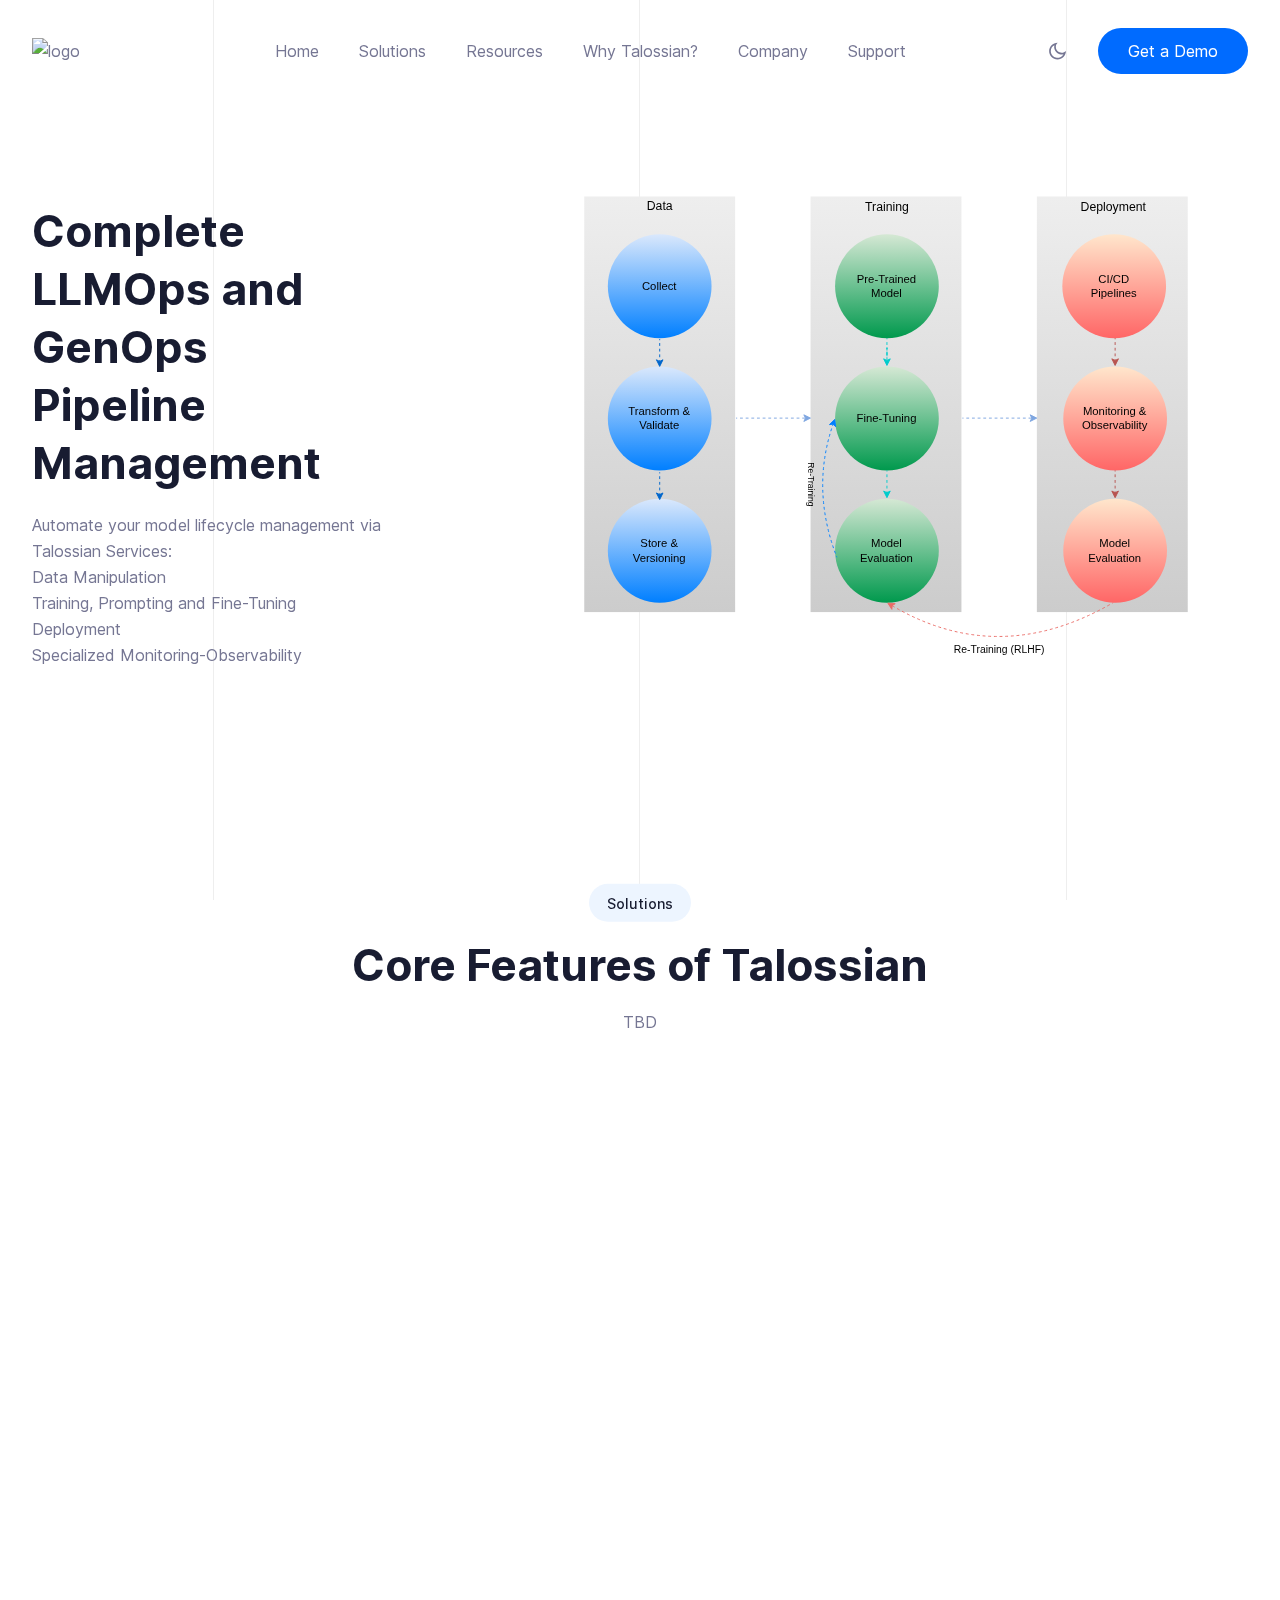
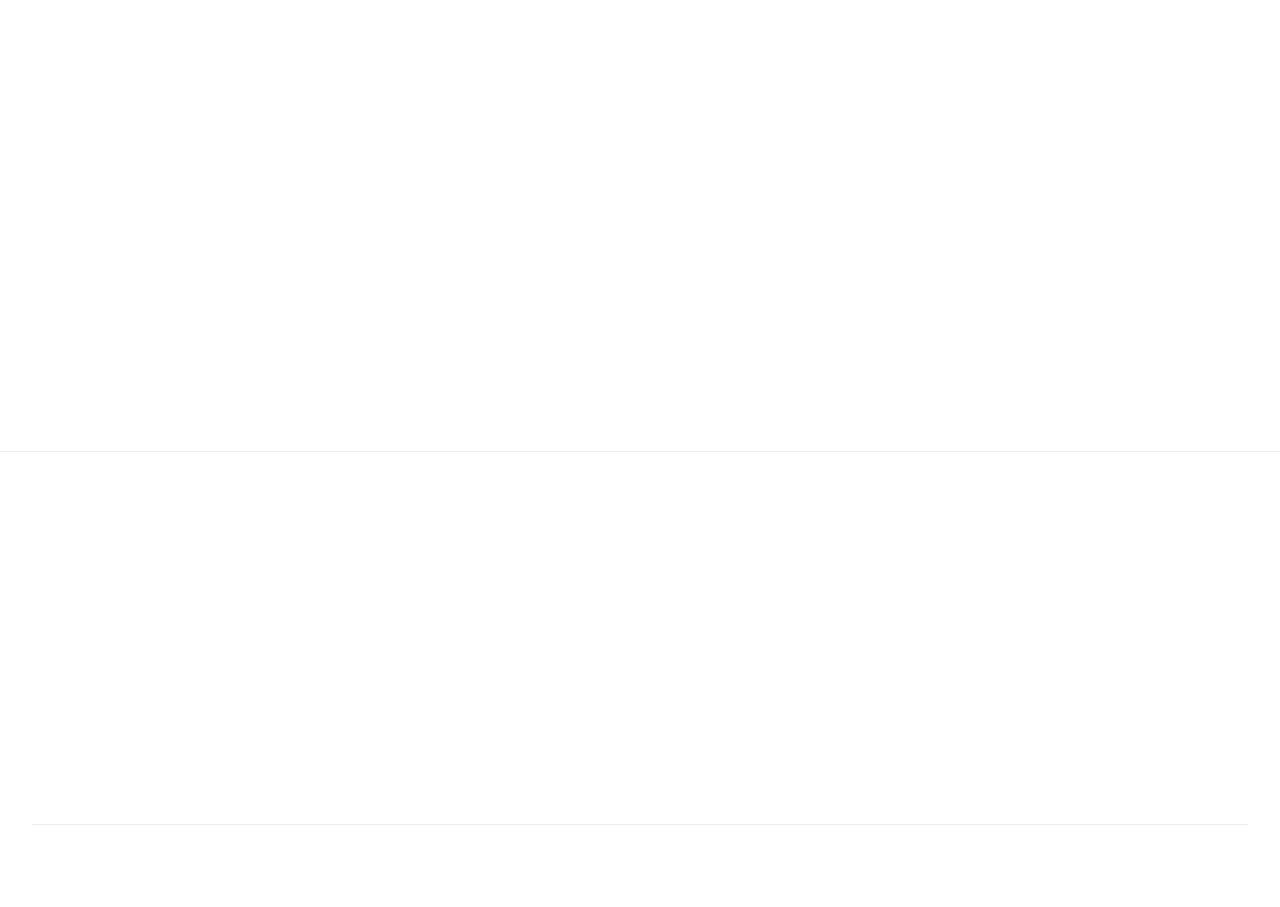
==== commit a973c0f7: "init2" ====
--- a/index.html
+++ b/index.html
@@ -1 +1 @@
-<!DOCTYPE html><html lang="en"><head><meta charSet="utf-8"/><meta name="viewport" content="width=device-width, initial-scale=1"/><link rel="preload" href="/_next/static/media/c9a5bc6a7c948fb0-s.p.woff2" as="font" crossorigin="" type="font/woff2"/><link rel="stylesheet" href="/_next/static/css/0fa34a6a4467b45d.css" crossorigin="" data-precedence="next"/><link rel="preload" as="script" fetchPriority="low" href="/_next/static/chunks/webpack-58ec265c2a3a479a.js" crossorigin=""/><script src="/_next/static/chunks/fd9d1056-f79a217f3f38d347.js" async="" crossorigin=""></script><script src="/_next/static/chunks/472-6ead4d6fe12469f0.js" async="" crossorigin=""></script><script src="/_next/static/chunks/main-app-ce281d8555633725.js" async="" crossorigin=""></script><script src="/_next/static/chunks/413-8d491deb9a2bdcfe.js" async=""></script><script src="/_next/static/chunks/486-e74c50ba8a4686aa.js" async=""></script><script src="/_next/static/chunks/326-eb6d9a58f0acb02c.js" async=""></script><script src="/_next/static/chunks/app/(site)/layout-c285d5775abec5b9.js" async=""></script><script src="/_next/static/chunks/app/(site)/page-278891ec13b4a173.js" async=""></script><title>Talossian - Full LLMOps and GenOps Lifecycle Management</title><meta name="description" content="Talossian - Full LLMOps and GenOps Lifecycle Management"/><link rel="icon" href="/favicon.ico" type="image/x-icon" sizes="16x16"/><meta name="next-size-adjust"/><script src="/_next/static/chunks/polyfills-c67a75d1b6f99dc8.js" crossorigin="" noModule=""></script></head><body class="dark:bg-black __className_aaf875"><script>!function(){try{var d=document.documentElement,c=d.classList;c.remove('light','dark');var e=localStorage.getItem('theme');if(e){c.add(e|| '')}else{c.add('light');}if(e==='light'||e==='dark'||!e)d.style.colorScheme=e||'light'}catch(t){}}();</script><div class="fixed left-0 top-0 -z-20 flex h-full w-full items-center justify-around"><span class="flex h-full w-[1px] animate-line1 bg-stroke dark:bg-strokedark"></span><span class="flex h-full w-[1px] animate-line2 bg-stroke dark:bg-strokedark"></span><span class="flex h-full w-[1px] animate-line3 bg-stroke dark:bg-strokedark"></span></div><header class="fixed left-0 top-0 z-99999 w-full py-7 "><div class="relative mx-auto max-w-c-1390 items-center justify-between px-4 md:px-8 xl:flex 2xl:px-0"><div class="flex w-full items-center justify-between xl:w-1/4"><a href="/"><img alt="logo" loading="lazy" width="159.03" height="30" decoding="async" data-nimg="1" class="hidden w-full dark:block" style="color:transparent" srcSet="/_next/image?url=%2Fimages%2Flogo%2Flogo-dark.png&amp;w=256&amp;q=75 1x, /_next/image?url=%2Fimages%2Flogo%2Flogo-dark.png&amp;w=384&amp;q=75 2x" src="/_next/image?url=%2Fimages%2Flogo%2Flogo-dark.png&amp;w=384&amp;q=75"/><img alt="logo" loading="lazy" width="130" height="30" decoding="async" data-nimg="1" class="w-full dark:hidden" style="color:transparent" srcSet="/_next/image?url=%2Fimages%2Flogo%2Flogo-light.jpg&amp;w=256&amp;q=75 1x, /_next/image?url=%2Fimages%2Flogo%2Flogo-light.jpg&amp;w=384&amp;q=75 2x" src="/_next/image?url=%2Fimages%2Flogo%2Flogo-light.jpg&amp;w=384&amp;q=75"/></a><button aria-label="hamburger Toggler" class="block xl:hidden"><span class="relative block h-5.5 w-5.5 cursor-pointer"><span class="absolute right-0 block h-full w-full"><span class="relative left-0 top-0 my-1 block h-0.5 rounded-sm bg-black delay-[0] duration-200 ease-in-out dark:bg-white !w-full delay-300"></span><span class="relative left-0 top-0 my-1 block h-0.5 rounded-sm bg-black delay-150 duration-200 ease-in-out dark:bg-white delay-400 !w-full"></span><span class="relative left-0 top-0 my-1 block h-0.5 rounded-sm bg-black delay-200 duration-200 ease-in-out dark:bg-white !w-full delay-500"></span></span><span class="du-block absolute right-0 h-full w-full rotate-45"><span class="absolute left-2.5 top-0 block h-full w-0.5 rounded-sm bg-black delay-300 duration-200 ease-in-out dark:bg-white !h-0 delay-[0]"></span><span class="delay-400 absolute left-0 top-2.5 block h-0.5 w-full rounded-sm bg-black duration-200 ease-in-out dark:bg-white !h-0 delay-200"></span></span></span></button></div><div class="invisible h-0 w-full items-center justify-between xl:visible xl:flex xl:h-auto xl:w-full false"><nav><ul class="flex flex-col gap-5 xl:flex-row xl:items-center xl:gap-10"><li><a class="text-primary hover:text-primary" href="/">Home</a></li><li><a class="hover:text-primary" href="/#solutions">Solutions</a></li><li><a class="hover:text-primary" href="#">Resources</a></li><li><a class="hover:text-primary" href="#">Why Talossian?</a></li><li><a class="hover:text-primary" href="#">Company</a></li><li><a class="hover:text-primary" href="#">Support</a></li></ul></nav><div class="mt-7 flex items-center gap-6 xl:mt-0"><button aria-label="theme toggler" class="bg-gray-2 dark:bg-dark-bg absolute right-17 mr-1.5 flex cursor-pointer items-center justify-center rounded-full text-black dark:text-white lg:static"><img alt="logo" loading="lazy" width="21" height="21" decoding="async" data-nimg="1" class="dark:hidden" style="color:transparent" src="/images/icon/icon-moon.svg"/><img alt="logo" loading="lazy" width="22" height="22" decoding="async" data-nimg="1" class="hidden dark:block" style="color:transparent" src="/images/icon/icon-sun.svg"/></button><a class="flex items-center justify-center rounded-full bg-primary px-7.5 py-2.5 text-regular text-white duration-300 ease-in-out hover:bg-primaryho" href="#">Get a Demo</a></div></div></div></header><div><div style="position:fixed;z-index:9999;top:16px;left:16px;right:16px;bottom:16px;pointer-events:none"></div></div><main><section class="overflow-hidden pb-20 pt-35 md:pt-40 xl:pb-25 xl:pt-46"><div class="mx-auto max-w-c-1390 px-4 md:px-8 2xl:px-0"><div class="flex lg:items-center lg:gap-8 xl:gap-32.5"><div class=" md:w-1/3"><h4 class="mb-4.5 text-lg font-medium text-black dark:text-white"></h4><h4 class="mb-5 pr-16 text-3xl font-bold text-black dark:text-white xl:text-hero ">Complete LLMOps and GenOps Pipeline Management</h4>Automate your model lifecycle management via Talossian Services:<ul><li>Data Manipulation</li><li>Training, Prompting and Fine-Tuning</li><li>Deployment</li><li>Specialized Monitoring-Observability</li></ul></div><div class="animate_right hidden md:w-2/3 lg:block"><div class="relative 2xl:-mr-7.5"><img alt="shape" loading="lazy" decoding="async" data-nimg="fill" class="absolute -right-6.5 bottom-0 z-1" style="position:absolute;height:100%;width:100%;left:0;top:0;right:0;bottom:0;color:transparent" src="/images/flow1.svg"/><div class=" relative aspect-[700/444] w-full"></div></div></div></div></div></section><section id="solutions" class="py-20 lg:py-25 xl:py-30"><div class="mx-auto max-w-c-1315 px-4 md:px-8 xl:px-0"><div class="animate_top mx-auto text-center" style="opacity:0;transform:translateY(-20px) translateZ(0)"><div class="mb-4 inline-block rounded-full bg-zumthor px-4.5 py-1.5 dark:border dark:border-strokedark dark:bg-blacksection"><span class="text-sectiontitle font-medium text-black dark:text-white">Solutions</span></div><h2 class="mx-auto mb-4 text-3xl font-bold text-black dark:text-white md:w-4/5 xl:w-1/2 xl:text-sectiontitle3">Core Features of Talossian</h2><p class="mx-auto md:w-4/5 lg:w-3/5 xl:w-[46%]">TBD</p></div><div class="mt-12.5 grid grid-cols-1 gap-7.5 md:grid-cols-2 lg:mt-15 lg:grid-cols-3 xl:mt-20 xl:gap-12.5"><div class="animate_top z-40 rounded-lg border border-white bg-white p-7.5 shadow-solid-3 transition-all hover:shadow-solid-4 dark:border-strokedark dark:bg-blacksection dark:hover:bg-hoverdark xl:p-12.5" style="opacity:0;transform:translateY(-10px) translateZ(0)"><div class="relative flex h-16 w-16 items-center justify-center rounded-[4px] bg-primary"><img alt="title" loading="lazy" width="36" height="36" decoding="async" data-nimg="1" style="color:transparent" src="/images/icon/icon-01.svg"/></div><h3 class="mb-5 mt-7.5 text-xl font-semibold text-black dark:text-white xl:text-itemtitle">Model Collection</h3><p>Full LLM out-of-the box collection for every need. We support Hugging Face models and OpenAI endpoints.</p></div><div class="animate_top z-40 rounded-lg border border-white bg-white p-7.5 shadow-solid-3 transition-all hover:shadow-solid-4 dark:border-strokedark dark:bg-blacksection dark:hover:bg-hoverdark xl:p-12.5" style="opacity:0;transform:translateY(-10px) translateZ(0)"><div class="relative flex h-16 w-16 items-center justify-center rounded-[4px] bg-primary"><img alt="title" loading="lazy" width="36" height="36" decoding="async" data-nimg="1" style="color:transparent" src="/images/icon/icon-02.svg"/></div><h3 class="mb-5 mt-7.5 text-xl font-semibold text-black dark:text-white xl:text-itemtitle">Training Automation</h3><p>Automate Model Training and Delivery, via specialized CI/CD pipelines.</p></div><div class="animate_top z-40 rounded-lg border border-white bg-white p-7.5 shadow-solid-3 transition-all hover:shadow-solid-4 dark:border-strokedark dark:bg-blacksection dark:hover:bg-hoverdark xl:p-12.5" style="opacity:0;transform:translateY(-10px) translateZ(0)"><div class="relative flex h-16 w-16 items-center justify-center rounded-[4px] bg-primary"><img alt="title" loading="lazy" width="36" height="36" decoding="async" data-nimg="1" style="color:transparent" src="/images/icon/icon-03.svg"/></div><h3 class="mb-5 mt-7.5 text-xl font-semibold text-black dark:text-white xl:text-itemtitle">Lifecycle Management</h3><p>Continuous Re-Training and Fine-Tuning in periods. Sync with new data batches, and dynamic re-training cycles.</p></div><div class="animate_top z-40 rounded-lg border border-white bg-white p-7.5 shadow-solid-3 transition-all hover:shadow-solid-4 dark:border-strokedark dark:bg-blacksection dark:hover:bg-hoverdark xl:p-12.5" style="opacity:0;transform:translateY(-10px) translateZ(0)"><div class="relative flex h-16 w-16 items-center justify-center rounded-[4px] bg-primary"><img alt="title" loading="lazy" width="36" height="36" decoding="async" data-nimg="1" style="color:transparent" src="/images/icon/icon-04.svg"/></div><h3 class="mb-5 mt-7.5 text-xl font-semibold text-black dark:text-white xl:text-itemtitle">Data Flow</h3><p>Batching, validation and versioning of new data via HTTP endpoints, using popular open-source tools like Elastic Search and Mongo DB.</p></div><div class="animate_top z-40 rounded-lg border border-white bg-white p-7.5 shadow-solid-3 transition-all hover:shadow-solid-4 dark:border-strokedark dark:bg-blacksection dark:hover:bg-hoverdark xl:p-12.5" style="opacity:0;transform:translateY(-10px) translateZ(0)"><div class="relative flex h-16 w-16 items-center justify-center rounded-[4px] bg-primary"><img alt="title" loading="lazy" width="36" height="36" decoding="async" data-nimg="1" style="color:transparent" src="/images/icon/icon-05.svg"/></div><h3 class="mb-5 mt-7.5 text-xl font-semibold text-black dark:text-white xl:text-itemtitle">Monitoring &amp; Observability</h3><p>Advanced monitoring and tracing contributes to live feedback and evaluation of the model, and determines the need of further fine-tuning.</p></div><div class="animate_top z-40 rounded-lg border border-white bg-white p-7.5 shadow-solid-3 transition-all hover:shadow-solid-4 dark:border-strokedark dark:bg-blacksection dark:hover:bg-hoverdark xl:p-12.5" style="opacity:0;transform:translateY(-10px) translateZ(0)"><div class="relative flex h-16 w-16 items-center justify-center rounded-[4px] bg-primary"><img alt="title" loading="lazy" width="36" height="36" decoding="async" data-nimg="1" style="color:transparent" src="/images/icon/icon-06.svg"/></div><h3 class="mb-5 mt-7.5 text-xl font-semibold text-black dark:text-white xl:text-itemtitle">Prompt Engineering</h3><p>Advanced prompt engineering specializes pre-trained models to excel in specific contexts.</p></div></div></div></section></main><footer class="border-t border-stroke bg-white dark:border-strokedark dark:bg-blacksection"><div class="mx-auto max-w-c-1390 px-4 md:px-8 2xl:px-0"><div class="py-20 lg:py-25"><div class="flex flex-wrap gap-8 lg:justify-between lg:gap-0"><div class="animate_top w-1/2 lg:w-1/4" style="opacity:0;transform:translateY(-20px) translateZ(0)"><p class="mb-10 mt-5">Contact us for requests, offers and demos via e-mail:</p><p class="mb-1.5 text-sectiontitle uppercase tracking-[5px]">contact</p><a href="mailto:info@talossian.com" class="text-itemtitle font-medium text-black dark:text-white">info@talossian.com</a></div><div class="flex w-full flex-col gap-8 md:flex-row md:justify-between md:gap-0 lg:w-2/3 xl:w-7/12"><div class="animate_top" style="opacity:0;transform:translateY(-20px) translateZ(0)"></div><div class="animate_top" style="opacity:0;transform:translateY(-20px) translateZ(0)"></div><div class="animate_top" style="opacity:0;transform:translateY(-20px) translateZ(0)"></div></div></div></div><div class="flex flex-col flex-wrap items-center justify-center gap-5 border-t border-stroke py-7 dark:border-strokedark lg:flex-row lg:justify-between lg:gap-0"><div class="animate_top" style="opacity:0;transform:translateY(-20px) translateZ(0)"><ul class="flex items-center gap-8"><li><a href="#" class="hover:text-primary">Privacy Policy</a></li><li><a href="#" class="hover:text-primary">Support</a></li></ul></div><div class="animate_top" style="opacity:0;transform:translateY(-20px) translateZ(0)"><p>© <!-- -->2024<!-- --> Talossian P.C. All rights reserved.</p></div><div class="animate_top" style="opacity:0;transform:translateY(-20px) translateZ(0)"><ul class="flex items-center gap-5"><li><a href="#" aria-label="social icon"><svg class="fill-[#D1D8E0] transition-all duration-300 hover:fill-primary" width="24" height="24" viewBox="0 0 24 24" fill="none" xmlns="http://www.w3.org/2000/svg"><g clip-path="url(#clip0_48_1499)"><path d="M14 13.5H16.5L17.5 9.5H14V7.5C14 6.47 14 5.5 16 5.5H17.5V2.14C17.174 2.097 15.943 2 14.643 2C11.928 2 10 3.657 10 6.7V9.5H7V13.5H10V22H14V13.5Z" fill=""></path></g><defs><clipPath id="clip0_48_1499"><rect width="24" height="24" fill="white"></rect></clipPath></defs></svg></a></li><li><a href="#" aria-label="social icon"><svg class="fill-[#D1D8E0] transition-all duration-300 hover:fill-primary" width="24" height="24" viewBox="0 0 24 24" fill="none" xmlns="http://www.w3.org/2000/svg"><g clip-path="url(#clip0_48_1502)"><path d="M22.162 5.65593C21.3985 5.99362 20.589 6.2154 19.76 6.31393C20.6337 5.79136 21.2877 4.96894 21.6 3.99993C20.78 4.48793 19.881 4.82993 18.944 5.01493C18.3146 4.34151 17.4803 3.89489 16.5709 3.74451C15.6615 3.59413 14.7279 3.74842 13.9153 4.18338C13.1026 4.61834 12.4564 5.30961 12.0771 6.14972C11.6978 6.98983 11.6067 7.93171 11.818 8.82893C10.1551 8.74558 8.52832 8.31345 7.04328 7.56059C5.55823 6.80773 4.24812 5.75098 3.19799 4.45893C2.82628 5.09738 2.63095 5.82315 2.63199 6.56193C2.63199 8.01193 3.36999 9.29293 4.49199 10.0429C3.828 10.022 3.17862 9.84271 2.59799 9.51993V9.57193C2.59819 10.5376 2.93236 11.4735 3.54384 12.221C4.15532 12.9684 5.00647 13.4814 5.95299 13.6729C5.33661 13.84 4.6903 13.8646 4.06299 13.7449C4.32986 14.5762 4.85 15.3031 5.55058 15.824C6.25117 16.345 7.09712 16.6337 7.96999 16.6499C7.10247 17.3313 6.10917 17.8349 5.04687 18.1321C3.98458 18.4293 2.87412 18.5142 1.77899 18.3819C3.69069 19.6114 5.91609 20.2641 8.18899 20.2619C15.882 20.2619 20.089 13.8889 20.089 8.36193C20.089 8.18193 20.084 7.99993 20.076 7.82193C20.8949 7.2301 21.6016 6.49695 22.163 5.65693L22.162 5.65593Z" fill=""></path></g><defs><clipPath id="clip0_48_1502"><rect width="24" height="24" fill="white"></rect></clipPath></defs></svg></a></li><li><a href="#" aria-label="social icon"><svg class="fill-[#D1D8E0] transition-all duration-300 hover:fill-primary" width="24" height="24" viewBox="0 0 24 24" fill="none" xmlns="http://www.w3.org/2000/svg"><g clip-path="url(#clip0_48_1505)"><path d="M6.94 5.00002C6.93974 5.53046 6.72877 6.03906 6.35351 6.41394C5.97825 6.78883 5.46944 6.99929 4.939 6.99902C4.40857 6.99876 3.89997 6.78779 3.52508 6.41253C3.1502 6.03727 2.93974 5.52846 2.94 4.99802C2.94027 4.46759 3.15124 3.95899 3.5265 3.5841C3.90176 3.20922 4.41057 2.99876 4.941 2.99902C5.47144 2.99929 5.98004 3.21026 6.35492 3.58552C6.72981 3.96078 6.94027 4.46959 6.94 5.00002ZM7 8.48002H3V21H7V8.48002ZM13.32 8.48002H9.34V21H13.28V14.43C13.28 10.77 18.05 10.43 18.05 14.43V21H22V13.07C22 6.90002 14.94 7.13002 13.28 10.16L13.32 8.48002Z" fill=""></path></g><defs><clipPath id="clip0_48_1505"><rect width="24" height="24" fill="white"></rect></clipPath></defs></svg></a></li><li><a href="#" aria-label="social icon"><svg class="fill-[#D1D8E0] transition-all duration-300 hover:fill-primary" width="24" height="24" viewBox="0 0 24 24" xmlns="http://www.w3.org/2000/svg"><g clip-path="url(#clip0_48_1508)"><path d="M7.443 5.3501C8.082 5.3501 8.673 5.4001 9.213 5.5481C9.70301 5.63814 10.1708 5.82293 10.59 6.0921C10.984 6.3391 11.279 6.6861 11.475 7.1311C11.672 7.5761 11.77 8.1211 11.77 8.7141C11.77 9.4071 11.623 10.0001 11.279 10.4451C10.984 10.8911 10.492 11.2861 9.902 11.5831C10.738 11.8311 11.377 12.2761 11.77 12.8691C12.164 13.4631 12.41 14.2051 12.41 15.0461C12.41 15.7391 12.262 16.3321 12.016 16.8271C11.77 17.3221 11.377 17.7671 10.934 18.0641C10.4528 18.3825 9.92084 18.6165 9.361 18.7561C8.771 18.9051 8.181 19.0041 7.591 19.0041H1V5.3501H7.443ZM7.049 10.8901C7.59 10.8901 8.033 10.7421 8.377 10.4951C8.721 10.2481 8.869 9.8021 8.869 9.2581C8.869 8.9611 8.819 8.6641 8.721 8.4671C8.623 8.2691 8.475 8.1201 8.279 7.9721C8.082 7.8731 7.885 7.7741 7.639 7.7251C7.393 7.6751 7.148 7.6751 6.852 7.6751H4V10.8911H7.05L7.049 10.8901ZM7.197 16.7281C7.492 16.7281 7.787 16.6781 8.033 16.6291C8.28138 16.5819 8.51628 16.4805 8.721 16.3321C8.92139 16.1873 9.08903 16.002 9.213 15.7881C9.311 15.5411 9.41 15.2441 9.41 14.8981C9.41 14.2051 9.213 13.7101 8.82 13.3641C8.426 13.0671 7.885 12.9191 7.246 12.9191H4V16.7291H7.197V16.7281ZM16.689 16.6781C17.082 17.0741 17.672 17.2721 18.459 17.2721C19 17.2721 19.492 17.1241 19.885 16.8771C20.279 16.5801 20.525 16.2831 20.623 15.9861H23.033C22.639 17.1731 22.049 18.0141 21.263 18.5581C20.475 19.0531 19.541 19.3501 18.41 19.3501C17.6864 19.3523 16.9688 19.2179 16.295 18.9541C15.6887 18.7266 15.148 18.3529 14.721 17.8661C14.2643 17.4107 13.9267 16.8498 13.738 16.2331C13.492 15.5901 13.393 14.8981 13.393 14.1061C13.393 13.3641 13.492 12.6721 13.738 12.0281C13.9745 11.4082 14.3245 10.8378 14.77 10.3461C15.213 9.9011 15.754 9.5061 16.344 9.2581C17.0007 8.99416 17.7022 8.85969 18.41 8.8621C19.246 8.8621 19.984 9.0111 20.623 9.3571C21.263 9.7031 21.754 10.0991 22.148 10.6931C22.5499 11.2636 22.8494 11.8998 23.033 12.5731C23.131 13.2651 23.18 13.9581 23.131 14.7491H16C16 15.5411 16.295 16.2831 16.689 16.6791V16.6781ZM19.787 11.4841C19.443 11.1381 18.902 10.9401 18.262 10.9401C17.82 10.9401 17.475 11.0391 17.18 11.1871C16.885 11.3361 16.689 11.5341 16.492 11.7321C16.311 11.9234 16.1912 12.1643 16.148 12.4241C16.098 12.6721 16.049 12.8691 16.049 13.0671H20.475C20.377 12.3251 20.131 11.8311 19.787 11.4841V11.4841ZM15.459 6.2901H20.967V7.6261H15.46V6.2901H15.459Z"></path></g><defs><clipPath id="clip0_48_1508"><rect width="24" height="24" fill="white"></rect></clipPath></defs></svg></a></li></ul></div></div></div></footer><div class="fixed bottom-8 right-8 z-[99]"></div><script src="/_next/static/chunks/webpack-58ec265c2a3a479a.js" crossorigin="" async=""></script><script>(self.__next_f=self.__next_f||[]).push([0]);self.__next_f.push([2,null])</script><script>self.__next_f.push([1,"0:\"$L1\"\n"])</script><script>self.__next_f.push([1,"2:HL[\"/_next/static/media/c9a5bc6a7c948fb0-s.p.woff2\",\"font\",{\"crossOrigin\":\"\",\"type\":\"font/woff2\"}]\n3:HL[\"/_next/static/css/0fa34a6a4467b45d.css\",\"style\",{\"crossOrigin\":\"\"}]\n"])</script><script>self.__next_f.push([1,"4:I[3728,[],\"\"]\n6:I[9928,[],\"\"]\n7:I[6954,[],\"\"]\n8:I[7264,[],\"\"]\n9:I[1182,[\"413\",\"static/chunks/413-8d491deb9a2bdcfe.js\",\"486\",\"static/chunks/486-e74c50ba8a4686aa.js\",\"326\",\"static/chunks/326-eb6d9a58f0acb02c.js\",\"457\",\"static/chunks/app/(site)/layout-c285d5775abec5b9.js\"],\"\"]\nb:I[9379,[\"413\",\"static/chunks/413-8d491deb9a2bdcfe.js\",\"486\",\"static/chunks/486-e74c50ba8a4686aa.js\",\"502\",\"static/chunks/app/(site)/page-278891ec13b4a173.js\"],\"\"]\nc:I[5087,[\"413\",\"static/chunks/413-8d491deb9a2bdcfe.js\",\"486\",\"static/"])</script><script>self.__next_f.push([1,"chunks/486-e74c50ba8a4686aa.js\",\"502\",\"static/chunks/app/(site)/page-278891ec13b4a173.js\"],\"\"]\n"])</script><script>self.__next_f.push([1,"1:[[],[\"$\",\"$L4\",null,{\"buildId\":\"vWamE7dFUcSQOnRNOTsGY\",\"assetPrefix\":\"\",\"initialCanonicalUrl\":\"/\",\"initialTree\":[\"\",{\"children\":[\"(site)\",{\"children\":[\"__PAGE__\",{}]},\"$undefined\",\"$undefined\",true]}],\"initialHead\":[false,\"$L5\"],\"globalErrorComponent\":\"$6\",\"children\":[\"$\",\"$L7\",null,{\"parallelRouterKey\":\"children\",\"segmentPath\":[\"children\"],\"loading\":\"$undefined\",\"loadingStyles\":\"$undefined\",\"hasLoading\":false,\"error\":\"$undefined\",\"errorStyles\":\"$undefined\",\"template\":[\"$\",\"$L8\",null,{}],\"templateStyles\":\"$undefined\",\"notFound\":[[\"$\",\"title\",null,{\"children\":\"404: This page could not be found.\"}],[\"$\",\"div\",null,{\"style\":{\"fontFamily\":\"system-ui,\\\"Segoe UI\\\",Roboto,Helvetica,Arial,sans-serif,\\\"Apple Color Emoji\\\",\\\"Segoe UI Emoji\\\"\",\"height\":\"100vh\",\"textAlign\":\"center\",\"display\":\"flex\",\"flexDirection\":\"column\",\"alignItems\":\"center\",\"justifyContent\":\"center\"},\"children\":[\"$\",\"div\",null,{\"children\":[[\"$\",\"style\",null,{\"dangerouslySetInnerHTML\":{\"__html\":\"body{color:#000;background:#fff;margin:0}.next-error-h1{border-right:1px solid rgba(0,0,0,.3)}@media (prefers-color-scheme:dark){body{color:#fff;background:#000}.next-error-h1{border-right:1px solid rgba(255,255,255,.3)}}\"}}],[\"$\",\"h1\",null,{\"className\":\"next-error-h1\",\"style\":{\"display\":\"inline-block\",\"margin\":\"0 20px 0 0\",\"padding\":\"0 23px 0 0\",\"fontSize\":24,\"fontWeight\":500,\"verticalAlign\":\"top\",\"lineHeight\":\"49px\"},\"children\":\"404\"}],[\"$\",\"div\",null,{\"style\":{\"display\":\"inline-block\"},\"children\":[\"$\",\"h2\",null,{\"style\":{\"fontSize\":14,\"fontWeight\":400,\"lineHeight\":\"49px\",\"margin\":0},\"children\":\"This page could not be found.\"}]}]]}]}]],\"notFoundStyles\":[],\"childProp\":{\"current\":[null,[\"$\",\"$L9\",null,{\"children\":[\"$\",\"$L7\",null,{\"parallelRouterKey\":\"children\",\"segmentPath\":[\"children\",\"(site)\",\"children\"],\"loading\":\"$undefined\",\"loadingStyles\":\"$undefined\",\"hasLoading\":false,\"error\":\"$undefined\",\"errorStyles\":\"$undefined\",\"template\":[\"$\",\"$L8\",null,{}],\"templateStyles\":\"$undefined\",\"notFound\":[[\"$\",\"title\",null,{\"children\":\"404: This page could not be found.\"}],[\"$\",\"div\",null,{\"style\":{\"fontFamily\":\"system-ui,\\\"Segoe UI\\\",Roboto,Helvetica,Arial,sans-serif,\\\"Apple Color Emoji\\\",\\\"Segoe UI Emoji\\\"\",\"height\":\"100vh\",\"textAlign\":\"center\",\"display\":\"flex\",\"flexDirection\":\"column\",\"alignItems\":\"center\",\"justifyContent\":\"center\"},\"children\":[\"$\",\"div\",null,{\"children\":[[\"$\",\"style\",null,{\"dangerouslySetInnerHTML\":{\"__html\":\"body{color:#000;background:#fff;margin:0}.next-error-h1{border-right:1px solid rgba(0,0,0,.3)}@media (prefers-color-scheme:dark){body{color:#fff;background:#000}.next-error-h1{border-right:1px solid rgba(255,255,255,.3)}}\"}}],[\"$\",\"h1\",null,{\"className\":\"next-error-h1\",\"style\":{\"display\":\"inline-block\",\"margin\":\"0 20px 0 0\",\"padding\":\"0 23px 0 0\",\"fontSize\":24,\"fontWeight\":500,\"verticalAlign\":\"top\",\"lineHeight\":\"49px\"},\"children\":\"404\"}],[\"$\",\"div\",null,{\"style\":{\"display\":\"inline-block\"},\"children\":[\"$\",\"h2\",null,{\"style\":{\"fontSize\":14,\"fontWeight\":400,\"lineHeight\":\"49px\",\"margin\":0},\"children\":\"This page could not be found.\"}]}]]}]}]],\"notFoundStyles\":[],\"childProp\":{\"current\":[\"$La\",[\"$\",\"main\",null,{\"children\":[[\"$\",\"$Lb\",null,{}],[\"$\",\"$Lc\",null,{}]]}],null],\"segment\":\"__PAGE__\"},\"styles\":[]}],\"params\":{}}],null],\"segment\":\"(site)\"},\"styles\":[[\"$\",\"link\",\"0\",{\"rel\":\"stylesheet\",\"href\":\"/_next/static/css/0fa34a6a4467b45d.css\",\"precedence\":\"next\",\"crossOrigin\":\"\"}]]}]}]]\n"])</script><script>self.__next_f.push([1,"5:[[\"$\",\"meta\",\"0\",{\"charSet\":\"utf-8\"}],[\"$\",\"title\",\"1\",{\"children\":\"Talossian - Full LLMOps and GenOps Lifecycle Management\"}],[\"$\",\"meta\",\"2\",{\"name\":\"description\",\"content\":\"Talossian - Full LLMOps and GenOps Lifecycle Management\"}],[\"$\",\"meta\",\"3\",{\"name\":\"viewport\",\"content\":\"width=device-width, initial-scale=1\"}],[\"$\",\"link\",\"4\",{\"rel\":\"icon\",\"href\":\"/favicon.ico\",\"type\":\"image/x-icon\",\"sizes\":\"16x16\"}],[\"$\",\"meta\",\"5\",{\"name\":\"next-size-adjust\"}]]\na:null\n"])</script></body></html>+<!DOCTYPE html><html lang="en"><head><meta charSet="utf-8"/><meta name="viewport" content="width=device-width, initial-scale=1"/><link rel="preload" href="/_next/static/media/c9a5bc6a7c948fb0-s.p.woff2" as="font" crossorigin="" type="font/woff2"/><link rel="stylesheet" href="/_next/static/css/0fa34a6a4467b45d.css" crossorigin="" data-precedence="next"/><link rel="preload" as="script" fetchPriority="low" href="/_next/static/chunks/webpack-58ec265c2a3a479a.js" crossorigin=""/><script src="/_next/static/chunks/fd9d1056-f79a217f3f38d347.js" async="" crossorigin=""></script><script src="/_next/static/chunks/472-6ead4d6fe12469f0.js" async="" crossorigin=""></script><script src="/_next/static/chunks/main-app-ce281d8555633725.js" async="" crossorigin=""></script><script src="/_next/static/chunks/413-8d491deb9a2bdcfe.js" async=""></script><script src="/_next/static/chunks/486-e74c50ba8a4686aa.js" async=""></script><script src="/_next/static/chunks/326-eb6d9a58f0acb02c.js" async=""></script><script src="/_next/static/chunks/app/(site)/layout-c285d5775abec5b9.js" async=""></script><script src="/_next/static/chunks/app/(site)/page-278891ec13b4a173.js" async=""></script><title>Talossian - Full LLMOps and GenOps Lifecycle Management</title><meta name="description" content="Talossian - Full LLMOps and GenOps Lifecycle Management"/><link rel="icon" href="/favicon.ico" type="image/x-icon" sizes="16x16"/><meta name="next-size-adjust"/><script src="/_next/static/chunks/polyfills-c67a75d1b6f99dc8.js" crossorigin="" noModule=""></script></head><body class="dark:bg-black __className_aaf875"><script>!function(){try{var d=document.documentElement,c=d.classList;c.remove('light','dark');var e=localStorage.getItem('theme');if(e){c.add(e|| '')}else{c.add('light');}if(e==='light'||e==='dark'||!e)d.style.colorScheme=e||'light'}catch(t){}}();</script><div class="fixed left-0 top-0 -z-20 flex h-full w-full items-center justify-around"><span class="flex h-full w-[1px] animate-line1 bg-stroke dark:bg-strokedark"></span><span class="flex h-full w-[1px] animate-line2 bg-stroke dark:bg-strokedark"></span><span class="flex h-full w-[1px] animate-line3 bg-stroke dark:bg-strokedark"></span></div><header class="fixed left-0 top-0 z-99999 w-full py-7 "><div class="relative mx-auto max-w-c-1390 items-center justify-between px-4 md:px-8 xl:flex 2xl:px-0"><div class="flex w-full items-center justify-between xl:w-1/4"><a href="/"><img alt="logo" loading="lazy" width="159.03" height="30" decoding="async" data-nimg="1" class="hidden w-full dark:block" style="color:transparent" srcSet="/_next/image?url=%2Fimages%2Flogo%2Flogo-dark.png&amp;w=256&amp;q=75 1x, /_next/image?url=%2Fimages%2Flogo%2Flogo-dark.png&amp;w=384&amp;q=75 2x" src="/_next/image?url=%2Fimages%2Flogo%2Flogo-dark.png&amp;w=384&amp;q=75"/><img alt="logo" loading="lazy" width="130" height="30" decoding="async" data-nimg="1" class="w-full dark:hidden" style="color:transparent" srcSet="/_next/image?url=%2Fimages%2Flogo%2Flogo-light.jpg&amp;w=256&amp;q=75 1x, /_next/image?url=%2Fimages%2Flogo%2Flogo-light.jpg&amp;w=384&amp;q=75 2x" src="/_next/image?url=%2Fimages%2Flogo%2Flogo-light.jpg&amp;w=384&amp;q=75"/></a><button aria-label="hamburger Toggler" class="block xl:hidden"><span class="relative block h-5.5 w-5.5 cursor-pointer"><span class="absolute right-0 block h-full w-full"><span class="relative left-0 top-0 my-1 block h-0.5 rounded-sm bg-black delay-[0] duration-200 ease-in-out dark:bg-white !w-full delay-300"></span><span class="relative left-0 top-0 my-1 block h-0.5 rounded-sm bg-black delay-150 duration-200 ease-in-out dark:bg-white delay-400 !w-full"></span><span class="relative left-0 top-0 my-1 block h-0.5 rounded-sm bg-black delay-200 duration-200 ease-in-out dark:bg-white !w-full delay-500"></span></span><span class="du-block absolute right-0 h-full w-full rotate-45"><span class="absolute left-2.5 top-0 block h-full w-0.5 rounded-sm bg-black delay-300 duration-200 ease-in-out dark:bg-white !h-0 delay-[0]"></span><span class="delay-400 absolute left-0 top-2.5 block h-0.5 w-full rounded-sm bg-black duration-200 ease-in-out dark:bg-white !h-0 delay-200"></span></span></span></button></div><div class="invisible h-0 w-full items-center justify-between xl:visible xl:flex xl:h-auto xl:w-full false"><nav><ul class="flex flex-col gap-5 xl:flex-row xl:items-center xl:gap-10"><li><a class="text-primary hover:text-primary" href="/">Home</a></li><li><a class="hover:text-primary" href="/#solutions">Solutions</a></li><li><a class="hover:text-primary" href="#">Resources</a></li><li><a class="hover:text-primary" href="#">Why Talossian?</a></li><li><a class="hover:text-primary" href="#">Company</a></li><li><a class="hover:text-primary" href="#">Support</a></li></ul></nav><div class="mt-7 flex items-center gap-6 xl:mt-0"><button aria-label="theme toggler" class="bg-gray-2 dark:bg-dark-bg absolute right-17 mr-1.5 flex cursor-pointer items-center justify-center rounded-full text-black dark:text-white lg:static"><img alt="logo" loading="lazy" width="21" height="21" decoding="async" data-nimg="1" class="dark:hidden" style="color:transparent" src="/images/icon/icon-moon.svg"/><img alt="logo" loading="lazy" width="22" height="22" decoding="async" data-nimg="1" class="hidden dark:block" style="color:transparent" src="/images/icon/icon-sun.svg"/></button><a class="flex items-center justify-center rounded-full bg-primary px-7.5 py-2.5 text-regular text-white duration-300 ease-in-out hover:bg-primaryho" href="#">Get a Demo</a></div></div></div></header><div><div style="position:fixed;z-index:9999;top:16px;left:16px;right:16px;bottom:16px;pointer-events:none"></div></div><main><section class="overflow-hidden pb-20 pt-35 md:pt-40 xl:pb-25 xl:pt-46"><div class="mx-auto max-w-c-1390 px-4 md:px-8 2xl:px-0"><div class="flex lg:items-center lg:gap-8 xl:gap-32.5"><div class=" md:w-1/3"><h4 class="mb-4.5 text-lg font-medium text-black dark:text-white"></h4><h4 class="mb-5 pr-16 text-3xl font-bold text-black dark:text-white xl:text-hero ">Complete LLMOps and GenOps Pipeline Management</h4>Automate your model lifecycle management via Talossian Services:<ul><li>Data Manipulation</li><li>Training, Prompting and Fine-Tuning</li><li>Deployment</li><li>Specialized Monitoring-Observability</li></ul></div><div class="animate_right hidden md:w-2/3 lg:block"><div class="relative 2xl:-mr-7.5"><img alt="shape" loading="lazy" decoding="async" data-nimg="fill" class="absolute -right-6.5 bottom-0 z-1" style="position:absolute;height:100%;width:100%;left:0;top:0;right:0;bottom:0;color:transparent" src="/images/flow1.svg"/><div class=" relative aspect-[700/444] w-full"></div></div></div></div></div></section><section id="solutions" class="py-20 lg:py-25 xl:py-30"><div class="mx-auto max-w-c-1315 px-4 md:px-8 xl:px-0"><div class="animate_top mx-auto text-center" style="opacity:0;transform:translateY(-20px) translateZ(0)"><div class="mb-4 inline-block rounded-full bg-zumthor px-4.5 py-1.5 dark:border dark:border-strokedark dark:bg-blacksection"><span class="text-sectiontitle font-medium text-black dark:text-white">Solutions</span></div><h2 class="mx-auto mb-4 text-3xl font-bold text-black dark:text-white md:w-4/5 xl:w-1/2 xl:text-sectiontitle3">Core Features of Talossian</h2><p class="mx-auto md:w-4/5 lg:w-3/5 xl:w-[46%]">TBD</p></div><div class="mt-12.5 grid grid-cols-1 gap-7.5 md:grid-cols-2 lg:mt-15 lg:grid-cols-3 xl:mt-20 xl:gap-12.5"><div class="animate_top z-40 rounded-lg border border-white bg-white p-7.5 shadow-solid-3 transition-all hover:shadow-solid-4 dark:border-strokedark dark:bg-blacksection dark:hover:bg-hoverdark xl:p-12.5" style="opacity:0;transform:translateY(-10px) translateZ(0)"><div class="relative flex h-16 w-16 items-center justify-center rounded-[4px] bg-primary"><img alt="title" loading="lazy" width="36" height="36" decoding="async" data-nimg="1" style="color:transparent" src="/images/icon/icon-01.svg"/></div><h3 class="mb-5 mt-7.5 text-xl font-semibold text-black dark:text-white xl:text-itemtitle">Model Collection</h3><p>Full LLM out-of-the box collection for every need. We support Hugging Face models and OpenAI endpoints.</p></div><div class="animate_top z-40 rounded-lg border border-white bg-white p-7.5 shadow-solid-3 transition-all hover:shadow-solid-4 dark:border-strokedark dark:bg-blacksection dark:hover:bg-hoverdark xl:p-12.5" style="opacity:0;transform:translateY(-10px) translateZ(0)"><div class="relative flex h-16 w-16 items-center justify-center rounded-[4px] bg-primary"><img alt="title" loading="lazy" width="36" height="36" decoding="async" data-nimg="1" style="color:transparent" src="/images/icon/icon-02.svg"/></div><h3 class="mb-5 mt-7.5 text-xl font-semibold text-black dark:text-white xl:text-itemtitle">Training Automation</h3><p>Automate Model Training and Delivery, via specialized CI/CD pipelines.</p></div><div class="animate_top z-40 rounded-lg border border-white bg-white p-7.5 shadow-solid-3 transition-all hover:shadow-solid-4 dark:border-strokedark dark:bg-blacksection dark:hover:bg-hoverdark xl:p-12.5" style="opacity:0;transform:translateY(-10px) translateZ(0)"><div class="relative flex h-16 w-16 items-center justify-center rounded-[4px] bg-primary"><img alt="title" loading="lazy" width="36" height="36" decoding="async" data-nimg="1" style="color:transparent" src="/images/icon/icon-03.svg"/></div><h3 class="mb-5 mt-7.5 text-xl font-semibold text-black dark:text-white xl:text-itemtitle">Lifecycle Management</h3><p>Continuous Re-Training and Fine-Tuning in periods. Sync with new data batches, and dynamic re-training cycles.</p></div><div class="animate_top z-40 rounded-lg border border-white bg-white p-7.5 shadow-solid-3 transition-all hover:shadow-solid-4 dark:border-strokedark dark:bg-blacksection dark:hover:bg-hoverdark xl:p-12.5" style="opacity:0;transform:translateY(-10px) translateZ(0)"><div class="relative flex h-16 w-16 items-center justify-center rounded-[4px] bg-primary"><img alt="title" loading="lazy" width="36" height="36" decoding="async" data-nimg="1" style="color:transparent" src="/images/icon/icon-04.svg"/></div><h3 class="mb-5 mt-7.5 text-xl font-semibold text-black dark:text-white xl:text-itemtitle">Data Flow</h3><p>Batching, validation and versioning of new data via HTTP endpoints, using popular open-source tools like Elastic Search and Mongo DB.</p></div><div class="animate_top z-40 rounded-lg border border-white bg-white p-7.5 shadow-solid-3 transition-all hover:shadow-solid-4 dark:border-strokedark dark:bg-blacksection dark:hover:bg-hoverdark xl:p-12.5" style="opacity:0;transform:translateY(-10px) translateZ(0)"><div class="relative flex h-16 w-16 items-center justify-center rounded-[4px] bg-primary"><img alt="title" loading="lazy" width="36" height="36" decoding="async" data-nimg="1" style="color:transparent" src="/images/icon/icon-05.svg"/></div><h3 class="mb-5 mt-7.5 text-xl font-semibold text-black dark:text-white xl:text-itemtitle">Monitoring &amp; Observability</h3><p>Advanced monitoring and tracing contributes to live feedback and evaluation of the model, and determines the need of further fine-tuning.</p></div><div class="animate_top z-40 rounded-lg border border-white bg-white p-7.5 shadow-solid-3 transition-all hover:shadow-solid-4 dark:border-strokedark dark:bg-blacksection dark:hover:bg-hoverdark xl:p-12.5" style="opacity:0;transform:translateY(-10px) translateZ(0)"><div class="relative flex h-16 w-16 items-center justify-center rounded-[4px] bg-primary"><img alt="title" loading="lazy" width="36" height="36" decoding="async" data-nimg="1" style="color:transparent" src="/images/icon/icon-06.svg"/></div><h3 class="mb-5 mt-7.5 text-xl font-semibold text-black dark:text-white xl:text-itemtitle">Prompt Engineering</h3><p>Advanced prompt engineering specializes pre-trained models to excel in specific contexts.</p></div></div></div></section></main><footer class="border-t border-stroke bg-white dark:border-strokedark dark:bg-blacksection"><div class="mx-auto max-w-c-1390 px-4 md:px-8 2xl:px-0"><div class="py-20 lg:py-25"><div class="flex flex-wrap gap-8 lg:justify-between lg:gap-0"><div class="animate_top w-1/2 lg:w-1/4" style="opacity:0;transform:translateY(-20px) translateZ(0)"><p class="mb-10 mt-5">Contact us for requests, offers and demos via e-mail:</p><p class="mb-1.5 text-sectiontitle uppercase tracking-[5px]">contact</p><a href="mailto:info@talossian.com" class="text-itemtitle font-medium text-black dark:text-white">info@talossian.com</a></div><div class="flex w-full flex-col gap-8 md:flex-row md:justify-between md:gap-0 lg:w-2/3 xl:w-7/12"><div class="animate_top" style="opacity:0;transform:translateY(-20px) translateZ(0)"></div><div class="animate_top" style="opacity:0;transform:translateY(-20px) translateZ(0)"></div><div class="animate_top" style="opacity:0;transform:translateY(-20px) translateZ(0)"></div></div></div></div><div class="flex flex-col flex-wrap items-center justify-center gap-5 border-t border-stroke py-7 dark:border-strokedark lg:flex-row lg:justify-between lg:gap-0"><div class="animate_top" style="opacity:0;transform:translateY(-20px) translateZ(0)"><ul class="flex items-center gap-8"><li><a href="#" class="hover:text-primary">Privacy Policy</a></li><li><a href="#" class="hover:text-primary">Support</a></li></ul></div><div class="animate_top" style="opacity:0;transform:translateY(-20px) translateZ(0)"><p>© <!-- -->2024<!-- --> Talossian P.C. All rights reserved.</p></div><div class="animate_top" style="opacity:0;transform:translateY(-20px) translateZ(0)"><ul class="flex items-center gap-5"><li><a href="#" aria-label="social icon"><svg class="fill-[#D1D8E0] transition-all duration-300 hover:fill-primary" width="24" height="24" viewBox="0 0 24 24" fill="none" xmlns="http://www.w3.org/2000/svg"><g clip-path="url(#clip0_48_1499)"><path d="M14 13.5H16.5L17.5 9.5H14V7.5C14 6.47 14 5.5 16 5.5H17.5V2.14C17.174 2.097 15.943 2 14.643 2C11.928 2 10 3.657 10 6.7V9.5H7V13.5H10V22H14V13.5Z" fill=""></path></g><defs><clipPath id="clip0_48_1499"><rect width="24" height="24" fill="white"></rect></clipPath></defs></svg></a></li><li><a href="#" aria-label="social icon"><svg class="fill-[#D1D8E0] transition-all duration-300 hover:fill-primary" width="24" height="24" viewBox="0 0 24 24" fill="none" xmlns="http://www.w3.org/2000/svg"><g clip-path="url(#clip0_48_1502)"><path d="M22.162 5.65593C21.3985 5.99362 20.589 6.2154 19.76 6.31393C20.6337 5.79136 21.2877 4.96894 21.6 3.99993C20.78 4.48793 19.881 4.82993 18.944 5.01493C18.3146 4.34151 17.4803 3.89489 16.5709 3.74451C15.6615 3.59413 14.7279 3.74842 13.9153 4.18338C13.1026 4.61834 12.4564 5.30961 12.0771 6.14972C11.6978 6.98983 11.6067 7.93171 11.818 8.82893C10.1551 8.74558 8.52832 8.31345 7.04328 7.56059C5.55823 6.80773 4.24812 5.75098 3.19799 4.45893C2.82628 5.09738 2.63095 5.82315 2.63199 6.56193C2.63199 8.01193 3.36999 9.29293 4.49199 10.0429C3.828 10.022 3.17862 9.84271 2.59799 9.51993V9.57193C2.59819 10.5376 2.93236 11.4735 3.54384 12.221C4.15532 12.9684 5.00647 13.4814 5.95299 13.6729C5.33661 13.84 4.6903 13.8646 4.06299 13.7449C4.32986 14.5762 4.85 15.3031 5.55058 15.824C6.25117 16.345 7.09712 16.6337 7.96999 16.6499C7.10247 17.3313 6.10917 17.8349 5.04687 18.1321C3.98458 18.4293 2.87412 18.5142 1.77899 18.3819C3.69069 19.6114 5.91609 20.2641 8.18899 20.2619C15.882 20.2619 20.089 13.8889 20.089 8.36193C20.089 8.18193 20.084 7.99993 20.076 7.82193C20.8949 7.2301 21.6016 6.49695 22.163 5.65693L22.162 5.65593Z" fill=""></path></g><defs><clipPath id="clip0_48_1502"><rect width="24" height="24" fill="white"></rect></clipPath></defs></svg></a></li><li><a href="#" aria-label="social icon"><svg class="fill-[#D1D8E0] transition-all duration-300 hover:fill-primary" width="24" height="24" viewBox="0 0 24 24" fill="none" xmlns="http://www.w3.org/2000/svg"><g clip-path="url(#clip0_48_1505)"><path d="M6.94 5.00002C6.93974 5.53046 6.72877 6.03906 6.35351 6.41394C5.97825 6.78883 5.46944 6.99929 4.939 6.99902C4.40857 6.99876 3.89997 6.78779 3.52508 6.41253C3.1502 6.03727 2.93974 5.52846 2.94 4.99802C2.94027 4.46759 3.15124 3.95899 3.5265 3.5841C3.90176 3.20922 4.41057 2.99876 4.941 2.99902C5.47144 2.99929 5.98004 3.21026 6.35492 3.58552C6.72981 3.96078 6.94027 4.46959 6.94 5.00002ZM7 8.48002H3V21H7V8.48002ZM13.32 8.48002H9.34V21H13.28V14.43C13.28 10.77 18.05 10.43 18.05 14.43V21H22V13.07C22 6.90002 14.94 7.13002 13.28 10.16L13.32 8.48002Z" fill=""></path></g><defs><clipPath id="clip0_48_1505"><rect width="24" height="24" fill="white"></rect></clipPath></defs></svg></a></li><li><a href="#" aria-label="social icon"><svg class="fill-[#D1D8E0] transition-all duration-300 hover:fill-primary" width="24" height="24" viewBox="0 0 24 24" xmlns="http://www.w3.org/2000/svg"><g clip-path="url(#clip0_48_1508)"><path d="M7.443 5.3501C8.082 5.3501 8.673 5.4001 9.213 5.5481C9.70301 5.63814 10.1708 5.82293 10.59 6.0921C10.984 6.3391 11.279 6.6861 11.475 7.1311C11.672 7.5761 11.77 8.1211 11.77 8.7141C11.77 9.4071 11.623 10.0001 11.279 10.4451C10.984 10.8911 10.492 11.2861 9.902 11.5831C10.738 11.8311 11.377 12.2761 11.77 12.8691C12.164 13.4631 12.41 14.2051 12.41 15.0461C12.41 15.7391 12.262 16.3321 12.016 16.8271C11.77 17.3221 11.377 17.7671 10.934 18.0641C10.4528 18.3825 9.92084 18.6165 9.361 18.7561C8.771 18.9051 8.181 19.0041 7.591 19.0041H1V5.3501H7.443ZM7.049 10.8901C7.59 10.8901 8.033 10.7421 8.377 10.4951C8.721 10.2481 8.869 9.8021 8.869 9.2581C8.869 8.9611 8.819 8.6641 8.721 8.4671C8.623 8.2691 8.475 8.1201 8.279 7.9721C8.082 7.8731 7.885 7.7741 7.639 7.7251C7.393 7.6751 7.148 7.6751 6.852 7.6751H4V10.8911H7.05L7.049 10.8901ZM7.197 16.7281C7.492 16.7281 7.787 16.6781 8.033 16.6291C8.28138 16.5819 8.51628 16.4805 8.721 16.3321C8.92139 16.1873 9.08903 16.002 9.213 15.7881C9.311 15.5411 9.41 15.2441 9.41 14.8981C9.41 14.2051 9.213 13.7101 8.82 13.3641C8.426 13.0671 7.885 12.9191 7.246 12.9191H4V16.7291H7.197V16.7281ZM16.689 16.6781C17.082 17.0741 17.672 17.2721 18.459 17.2721C19 17.2721 19.492 17.1241 19.885 16.8771C20.279 16.5801 20.525 16.2831 20.623 15.9861H23.033C22.639 17.1731 22.049 18.0141 21.263 18.5581C20.475 19.0531 19.541 19.3501 18.41 19.3501C17.6864 19.3523 16.9688 19.2179 16.295 18.9541C15.6887 18.7266 15.148 18.3529 14.721 17.8661C14.2643 17.4107 13.9267 16.8498 13.738 16.2331C13.492 15.5901 13.393 14.8981 13.393 14.1061C13.393 13.3641 13.492 12.6721 13.738 12.0281C13.9745 11.4082 14.3245 10.8378 14.77 10.3461C15.213 9.9011 15.754 9.5061 16.344 9.2581C17.0007 8.99416 17.7022 8.85969 18.41 8.8621C19.246 8.8621 19.984 9.0111 20.623 9.3571C21.263 9.7031 21.754 10.0991 22.148 10.6931C22.5499 11.2636 22.8494 11.8998 23.033 12.5731C23.131 13.2651 23.18 13.9581 23.131 14.7491H16C16 15.5411 16.295 16.2831 16.689 16.6791V16.6781ZM19.787 11.4841C19.443 11.1381 18.902 10.9401 18.262 10.9401C17.82 10.9401 17.475 11.0391 17.18 11.1871C16.885 11.3361 16.689 11.5341 16.492 11.7321C16.311 11.9234 16.1912 12.1643 16.148 12.4241C16.098 12.6721 16.049 12.8691 16.049 13.0671H20.475C20.377 12.3251 20.131 11.8311 19.787 11.4841V11.4841ZM15.459 6.2901H20.967V7.6261H15.46V6.2901H15.459Z"></path></g><defs><clipPath id="clip0_48_1508"><rect width="24" height="24" fill="white"></rect></clipPath></defs></svg></a></li></ul></div></div></div></footer><div class="fixed bottom-8 right-8 z-[99]"></div><script src="/_next/static/chunks/webpack-58ec265c2a3a479a.js" crossorigin="" async=""></script><script>(self.__next_f=self.__next_f||[]).push([0]);self.__next_f.push([2,null])</script><script>self.__next_f.push([1,"0:\"$L1\"\n"])</script><script>self.__next_f.push([1,"2:HL[\"/_next/static/media/c9a5bc6a7c948fb0-s.p.woff2\",\"font\",{\"crossOrigin\":\"\",\"type\":\"font/woff2\"}]\n3:HL[\"/_next/static/css/0fa34a6a4467b45d.css\",\"style\",{\"crossOrigin\":\"\"}]\n"])</script><script>self.__next_f.push([1,"4:I[3728,[],\"\"]\n6:I[9928,[],\"\"]\n7:I[6954,[],\"\"]\n8:I[7264,[],\"\"]\n9:I[1182,[\"413\",\"static/chunks/413-8d491deb9a2bdcfe.js\",\"486\",\"static/chunks/486-e74c50ba8a4686aa.js\",\"326\",\"static/chunks/326-eb6d9a58f0acb02c.js\",\"457\",\"static/chunks/app/(site)/layout-c285d5775abec5b9.js\"],\"\"]\nb:I[9379,[\"413\",\"static/chunks/413-8d491deb9a2bdcfe.js\",\"486\",\"static/chunks/486-e74c50ba8a4686aa.js\",\"502\",\"static/chunks/app/(site)/page-278891ec13b4a173.js\"],\"\"]\nc:I[5087,[\"413\",\"static/chunks/413-8d491deb9a2bdcfe.js\",\"486\",\"static/"])</script><script>self.__next_f.push([1,"chunks/486-e74c50ba8a4686aa.js\",\"502\",\"static/chunks/app/(site)/page-278891ec13b4a173.js\"],\"\"]\n"])</script><script>self.__next_f.push([1,"1:[[],[\"$\",\"$L4\",null,{\"buildId\":\"8UQeFkKSJqzt1r9dv8_d6\",\"assetPrefix\":\"\",\"initialCanonicalUrl\":\"/\",\"initialTree\":[\"\",{\"children\":[\"(site)\",{\"children\":[\"__PAGE__\",{}]},\"$undefined\",\"$undefined\",true]}],\"initialHead\":[false,\"$L5\"],\"globalErrorComponent\":\"$6\",\"children\":[\"$\",\"$L7\",null,{\"parallelRouterKey\":\"children\",\"segmentPath\":[\"children\"],\"loading\":\"$undefined\",\"loadingStyles\":\"$undefined\",\"hasLoading\":false,\"error\":\"$undefined\",\"errorStyles\":\"$undefined\",\"template\":[\"$\",\"$L8\",null,{}],\"templateStyles\":\"$undefined\",\"notFound\":[[\"$\",\"title\",null,{\"children\":\"404: This page could not be found.\"}],[\"$\",\"div\",null,{\"style\":{\"fontFamily\":\"system-ui,\\\"Segoe UI\\\",Roboto,Helvetica,Arial,sans-serif,\\\"Apple Color Emoji\\\",\\\"Segoe UI Emoji\\\"\",\"height\":\"100vh\",\"textAlign\":\"center\",\"display\":\"flex\",\"flexDirection\":\"column\",\"alignItems\":\"center\",\"justifyContent\":\"center\"},\"children\":[\"$\",\"div\",null,{\"children\":[[\"$\",\"style\",null,{\"dangerouslySetInnerHTML\":{\"__html\":\"body{color:#000;background:#fff;margin:0}.next-error-h1{border-right:1px solid rgba(0,0,0,.3)}@media (prefers-color-scheme:dark){body{color:#fff;background:#000}.next-error-h1{border-right:1px solid rgba(255,255,255,.3)}}\"}}],[\"$\",\"h1\",null,{\"className\":\"next-error-h1\",\"style\":{\"display\":\"inline-block\",\"margin\":\"0 20px 0 0\",\"padding\":\"0 23px 0 0\",\"fontSize\":24,\"fontWeight\":500,\"verticalAlign\":\"top\",\"lineHeight\":\"49px\"},\"children\":\"404\"}],[\"$\",\"div\",null,{\"style\":{\"display\":\"inline-block\"},\"children\":[\"$\",\"h2\",null,{\"style\":{\"fontSize\":14,\"fontWeight\":400,\"lineHeight\":\"49px\",\"margin\":0},\"children\":\"This page could not be found.\"}]}]]}]}]],\"notFoundStyles\":[],\"childProp\":{\"current\":[null,[\"$\",\"$L9\",null,{\"children\":[\"$\",\"$L7\",null,{\"parallelRouterKey\":\"children\",\"segmentPath\":[\"children\",\"(site)\",\"children\"],\"loading\":\"$undefined\",\"loadingStyles\":\"$undefined\",\"hasLoading\":false,\"error\":\"$undefined\",\"errorStyles\":\"$undefined\",\"template\":[\"$\",\"$L8\",null,{}],\"templateStyles\":\"$undefined\",\"notFound\":[[\"$\",\"title\",null,{\"children\":\"404: This page could not be found.\"}],[\"$\",\"div\",null,{\"style\":{\"fontFamily\":\"system-ui,\\\"Segoe UI\\\",Roboto,Helvetica,Arial,sans-serif,\\\"Apple Color Emoji\\\",\\\"Segoe UI Emoji\\\"\",\"height\":\"100vh\",\"textAlign\":\"center\",\"display\":\"flex\",\"flexDirection\":\"column\",\"alignItems\":\"center\",\"justifyContent\":\"center\"},\"children\":[\"$\",\"div\",null,{\"children\":[[\"$\",\"style\",null,{\"dangerouslySetInnerHTML\":{\"__html\":\"body{color:#000;background:#fff;margin:0}.next-error-h1{border-right:1px solid rgba(0,0,0,.3)}@media (prefers-color-scheme:dark){body{color:#fff;background:#000}.next-error-h1{border-right:1px solid rgba(255,255,255,.3)}}\"}}],[\"$\",\"h1\",null,{\"className\":\"next-error-h1\",\"style\":{\"display\":\"inline-block\",\"margin\":\"0 20px 0 0\",\"padding\":\"0 23px 0 0\",\"fontSize\":24,\"fontWeight\":500,\"verticalAlign\":\"top\",\"lineHeight\":\"49px\"},\"children\":\"404\"}],[\"$\",\"div\",null,{\"style\":{\"display\":\"inline-block\"},\"children\":[\"$\",\"h2\",null,{\"style\":{\"fontSize\":14,\"fontWeight\":400,\"lineHeight\":\"49px\",\"margin\":0},\"children\":\"This page could not be found.\"}]}]]}]}]],\"notFoundStyles\":[],\"childProp\":{\"current\":[\"$La\",[\"$\",\"main\",null,{\"children\":[[\"$\",\"$Lb\",null,{}],[\"$\",\"$Lc\",null,{}]]}],null],\"segment\":\"__PAGE__\"},\"styles\":[]}],\"params\":{}}],null],\"segment\":\"(site)\"},\"styles\":[[\"$\",\"link\",\"0\",{\"rel\":\"stylesheet\",\"href\":\"/_next/static/css/0fa34a6a4467b45d.css\",\"precedence\":\"next\",\"crossOrigin\":\"\"}]]}]}]]\n"])</script><script>self.__next_f.push([1,"5:[[\"$\",\"meta\",\"0\",{\"charSet\":\"utf-8\"}],[\"$\",\"title\",\"1\",{\"children\":\"Talossian - Full LLMOps and GenOps Lifecycle Management\"}],[\"$\",\"meta\",\"2\",{\"name\":\"description\",\"content\":\"Talossian - Full LLMOps and GenOps Lifecycle Management\"}],[\"$\",\"meta\",\"3\",{\"name\":\"viewport\",\"content\":\"width=device-width, initial-scale=1\"}],[\"$\",\"link\",\"4\",{\"rel\":\"icon\",\"href\":\"/favicon.ico\",\"type\":\"image/x-icon\",\"sizes\":\"16x16\"}],[\"$\",\"meta\",\"5\",{\"name\":\"next-size-adjust\"}]]\na:null\n"])</script></body></html>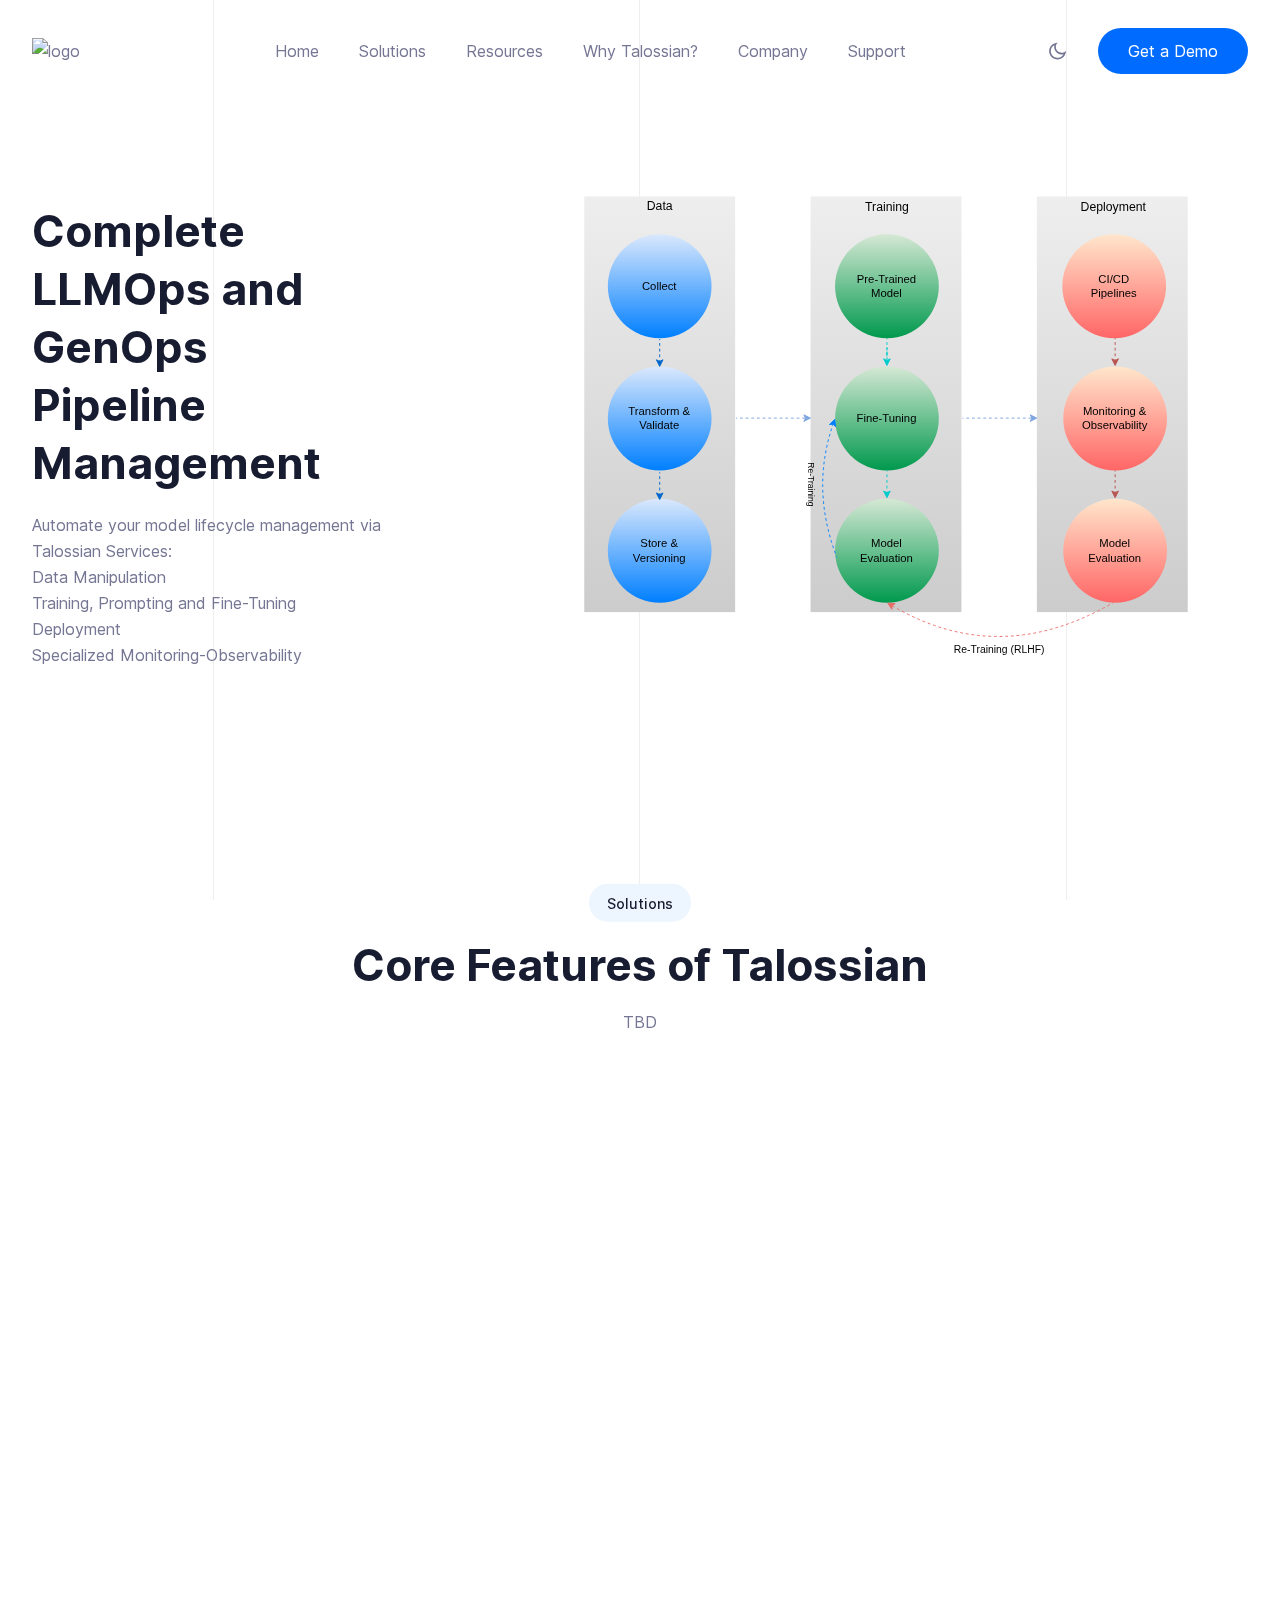
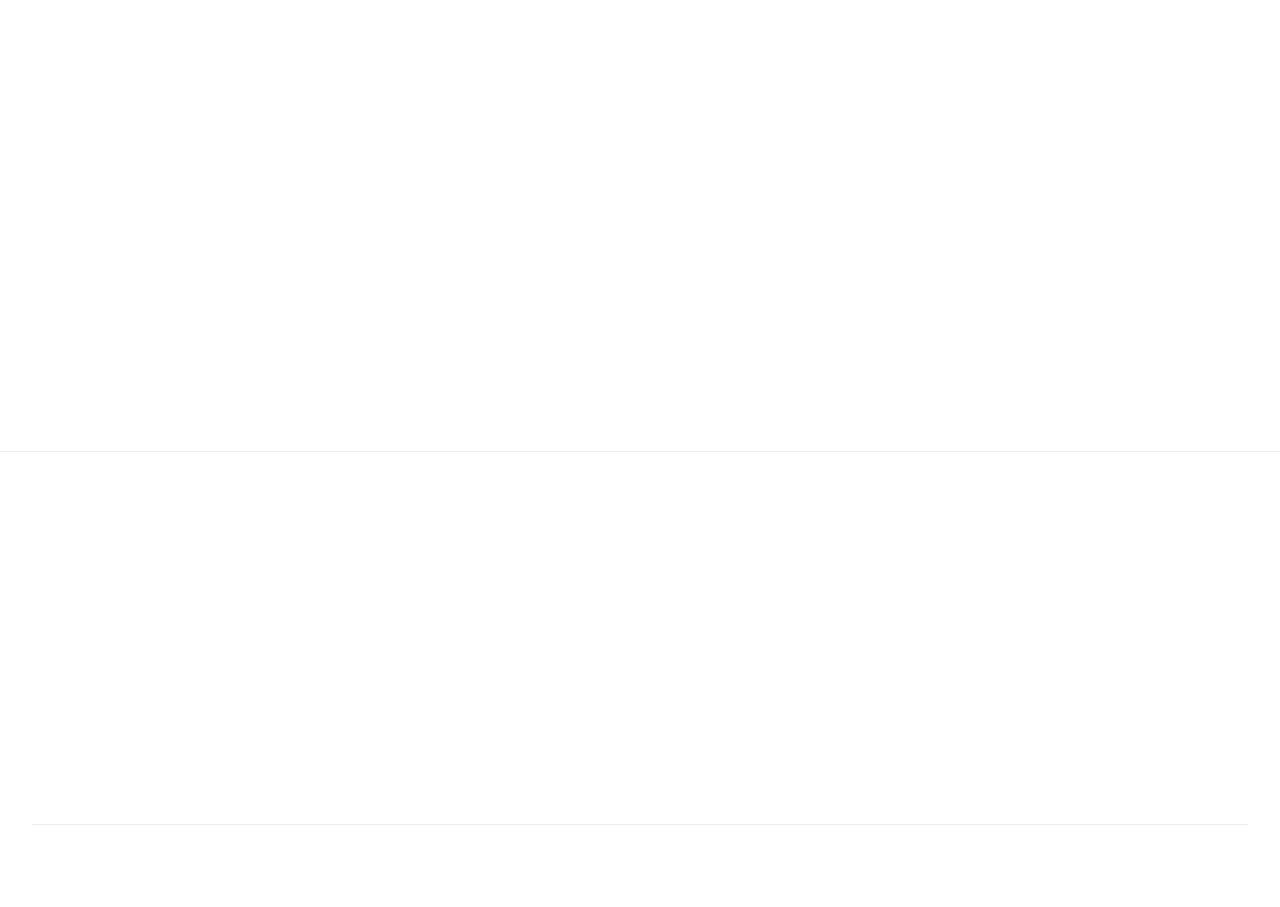
==== commit 1e173ca9: "init3" ====
--- a/index.html
+++ b/index.html
@@ -1 +1 @@
-<!DOCTYPE html><html lang="en"><head><meta charSet="utf-8"/><meta name="viewport" content="width=device-width, initial-scale=1"/><link rel="preload" href="/_next/static/media/c9a5bc6a7c948fb0-s.p.woff2" as="font" crossorigin="" type="font/woff2"/><link rel="stylesheet" href="/_next/static/css/0fa34a6a4467b45d.css" crossorigin="" data-precedence="next"/><link rel="preload" as="script" fetchPriority="low" href="/_next/static/chunks/webpack-58ec265c2a3a479a.js" crossorigin=""/><script src="/_next/static/chunks/fd9d1056-f79a217f3f38d347.js" async="" crossorigin=""></script><script src="/_next/static/chunks/472-6ead4d6fe12469f0.js" async="" crossorigin=""></script><script src="/_next/static/chunks/main-app-ce281d8555633725.js" async="" crossorigin=""></script><script src="/_next/static/chunks/413-8d491deb9a2bdcfe.js" async=""></script><script src="/_next/static/chunks/486-e74c50ba8a4686aa.js" async=""></script><script src="/_next/static/chunks/326-eb6d9a58f0acb02c.js" async=""></script><script src="/_next/static/chunks/app/(site)/layout-c285d5775abec5b9.js" async=""></script><script src="/_next/static/chunks/app/(site)/page-278891ec13b4a173.js" async=""></script><title>Talossian - Full LLMOps and GenOps Lifecycle Management</title><meta name="description" content="Talossian - Full LLMOps and GenOps Lifecycle Management"/><link rel="icon" href="/favicon.ico" type="image/x-icon" sizes="16x16"/><meta name="next-size-adjust"/><script src="/_next/static/chunks/polyfills-c67a75d1b6f99dc8.js" crossorigin="" noModule=""></script></head><body class="dark:bg-black __className_aaf875"><script>!function(){try{var d=document.documentElement,c=d.classList;c.remove('light','dark');var e=localStorage.getItem('theme');if(e){c.add(e|| '')}else{c.add('light');}if(e==='light'||e==='dark'||!e)d.style.colorScheme=e||'light'}catch(t){}}();</script><div class="fixed left-0 top-0 -z-20 flex h-full w-full items-center justify-around"><span class="flex h-full w-[1px] animate-line1 bg-stroke dark:bg-strokedark"></span><span class="flex h-full w-[1px] animate-line2 bg-stroke dark:bg-strokedark"></span><span class="flex h-full w-[1px] animate-line3 bg-stroke dark:bg-strokedark"></span></div><header class="fixed left-0 top-0 z-99999 w-full py-7 "><div class="relative mx-auto max-w-c-1390 items-center justify-between px-4 md:px-8 xl:flex 2xl:px-0"><div class="flex w-full items-center justify-between xl:w-1/4"><a href="/"><img alt="logo" loading="lazy" width="159.03" height="30" decoding="async" data-nimg="1" class="hidden w-full dark:block" style="color:transparent" srcSet="/_next/image?url=%2Fimages%2Flogo%2Flogo-dark.png&amp;w=256&amp;q=75 1x, /_next/image?url=%2Fimages%2Flogo%2Flogo-dark.png&amp;w=384&amp;q=75 2x" src="/_next/image?url=%2Fimages%2Flogo%2Flogo-dark.png&amp;w=384&amp;q=75"/><img alt="logo" loading="lazy" width="130" height="30" decoding="async" data-nimg="1" class="w-full dark:hidden" style="color:transparent" srcSet="/_next/image?url=%2Fimages%2Flogo%2Flogo-light.jpg&amp;w=256&amp;q=75 1x, /_next/image?url=%2Fimages%2Flogo%2Flogo-light.jpg&amp;w=384&amp;q=75 2x" src="/_next/image?url=%2Fimages%2Flogo%2Flogo-light.jpg&amp;w=384&amp;q=75"/></a><button aria-label="hamburger Toggler" class="block xl:hidden"><span class="relative block h-5.5 w-5.5 cursor-pointer"><span class="absolute right-0 block h-full w-full"><span class="relative left-0 top-0 my-1 block h-0.5 rounded-sm bg-black delay-[0] duration-200 ease-in-out dark:bg-white !w-full delay-300"></span><span class="relative left-0 top-0 my-1 block h-0.5 rounded-sm bg-black delay-150 duration-200 ease-in-out dark:bg-white delay-400 !w-full"></span><span class="relative left-0 top-0 my-1 block h-0.5 rounded-sm bg-black delay-200 duration-200 ease-in-out dark:bg-white !w-full delay-500"></span></span><span class="du-block absolute right-0 h-full w-full rotate-45"><span class="absolute left-2.5 top-0 block h-full w-0.5 rounded-sm bg-black delay-300 duration-200 ease-in-out dark:bg-white !h-0 delay-[0]"></span><span class="delay-400 absolute left-0 top-2.5 block h-0.5 w-full rounded-sm bg-black duration-200 ease-in-out dark:bg-white !h-0 delay-200"></span></span></span></button></div><div class="invisible h-0 w-full items-center justify-between xl:visible xl:flex xl:h-auto xl:w-full false"><nav><ul class="flex flex-col gap-5 xl:flex-row xl:items-center xl:gap-10"><li><a class="text-primary hover:text-primary" href="/">Home</a></li><li><a class="hover:text-primary" href="/#solutions">Solutions</a></li><li><a class="hover:text-primary" href="#">Resources</a></li><li><a class="hover:text-primary" href="#">Why Talossian?</a></li><li><a class="hover:text-primary" href="#">Company</a></li><li><a class="hover:text-primary" href="#">Support</a></li></ul></nav><div class="mt-7 flex items-center gap-6 xl:mt-0"><button aria-label="theme toggler" class="bg-gray-2 dark:bg-dark-bg absolute right-17 mr-1.5 flex cursor-pointer items-center justify-center rounded-full text-black dark:text-white lg:static"><img alt="logo" loading="lazy" width="21" height="21" decoding="async" data-nimg="1" class="dark:hidden" style="color:transparent" src="/images/icon/icon-moon.svg"/><img alt="logo" loading="lazy" width="22" height="22" decoding="async" data-nimg="1" class="hidden dark:block" style="color:transparent" src="/images/icon/icon-sun.svg"/></button><a class="flex items-center justify-center rounded-full bg-primary px-7.5 py-2.5 text-regular text-white duration-300 ease-in-out hover:bg-primaryho" href="#">Get a Demo</a></div></div></div></header><div><div style="position:fixed;z-index:9999;top:16px;left:16px;right:16px;bottom:16px;pointer-events:none"></div></div><main><section class="overflow-hidden pb-20 pt-35 md:pt-40 xl:pb-25 xl:pt-46"><div class="mx-auto max-w-c-1390 px-4 md:px-8 2xl:px-0"><div class="flex lg:items-center lg:gap-8 xl:gap-32.5"><div class=" md:w-1/3"><h4 class="mb-4.5 text-lg font-medium text-black dark:text-white"></h4><h4 class="mb-5 pr-16 text-3xl font-bold text-black dark:text-white xl:text-hero ">Complete LLMOps and GenOps Pipeline Management</h4>Automate your model lifecycle management via Talossian Services:<ul><li>Data Manipulation</li><li>Training, Prompting and Fine-Tuning</li><li>Deployment</li><li>Specialized Monitoring-Observability</li></ul></div><div class="animate_right hidden md:w-2/3 lg:block"><div class="relative 2xl:-mr-7.5"><img alt="shape" loading="lazy" decoding="async" data-nimg="fill" class="absolute -right-6.5 bottom-0 z-1" style="position:absolute;height:100%;width:100%;left:0;top:0;right:0;bottom:0;color:transparent" src="/images/flow1.svg"/><div class=" relative aspect-[700/444] w-full"></div></div></div></div></div></section><section id="solutions" class="py-20 lg:py-25 xl:py-30"><div class="mx-auto max-w-c-1315 px-4 md:px-8 xl:px-0"><div class="animate_top mx-auto text-center" style="opacity:0;transform:translateY(-20px) translateZ(0)"><div class="mb-4 inline-block rounded-full bg-zumthor px-4.5 py-1.5 dark:border dark:border-strokedark dark:bg-blacksection"><span class="text-sectiontitle font-medium text-black dark:text-white">Solutions</span></div><h2 class="mx-auto mb-4 text-3xl font-bold text-black dark:text-white md:w-4/5 xl:w-1/2 xl:text-sectiontitle3">Core Features of Talossian</h2><p class="mx-auto md:w-4/5 lg:w-3/5 xl:w-[46%]">TBD</p></div><div class="mt-12.5 grid grid-cols-1 gap-7.5 md:grid-cols-2 lg:mt-15 lg:grid-cols-3 xl:mt-20 xl:gap-12.5"><div class="animate_top z-40 rounded-lg border border-white bg-white p-7.5 shadow-solid-3 transition-all hover:shadow-solid-4 dark:border-strokedark dark:bg-blacksection dark:hover:bg-hoverdark xl:p-12.5" style="opacity:0;transform:translateY(-10px) translateZ(0)"><div class="relative flex h-16 w-16 items-center justify-center rounded-[4px] bg-primary"><img alt="title" loading="lazy" width="36" height="36" decoding="async" data-nimg="1" style="color:transparent" src="/images/icon/icon-01.svg"/></div><h3 class="mb-5 mt-7.5 text-xl font-semibold text-black dark:text-white xl:text-itemtitle">Model Collection</h3><p>Full LLM out-of-the box collection for every need. We support Hugging Face models and OpenAI endpoints.</p></div><div class="animate_top z-40 rounded-lg border border-white bg-white p-7.5 shadow-solid-3 transition-all hover:shadow-solid-4 dark:border-strokedark dark:bg-blacksection dark:hover:bg-hoverdark xl:p-12.5" style="opacity:0;transform:translateY(-10px) translateZ(0)"><div class="relative flex h-16 w-16 items-center justify-center rounded-[4px] bg-primary"><img alt="title" loading="lazy" width="36" height="36" decoding="async" data-nimg="1" style="color:transparent" src="/images/icon/icon-02.svg"/></div><h3 class="mb-5 mt-7.5 text-xl font-semibold text-black dark:text-white xl:text-itemtitle">Training Automation</h3><p>Automate Model Training and Delivery, via specialized CI/CD pipelines.</p></div><div class="animate_top z-40 rounded-lg border border-white bg-white p-7.5 shadow-solid-3 transition-all hover:shadow-solid-4 dark:border-strokedark dark:bg-blacksection dark:hover:bg-hoverdark xl:p-12.5" style="opacity:0;transform:translateY(-10px) translateZ(0)"><div class="relative flex h-16 w-16 items-center justify-center rounded-[4px] bg-primary"><img alt="title" loading="lazy" width="36" height="36" decoding="async" data-nimg="1" style="color:transparent" src="/images/icon/icon-03.svg"/></div><h3 class="mb-5 mt-7.5 text-xl font-semibold text-black dark:text-white xl:text-itemtitle">Lifecycle Management</h3><p>Continuous Re-Training and Fine-Tuning in periods. Sync with new data batches, and dynamic re-training cycles.</p></div><div class="animate_top z-40 rounded-lg border border-white bg-white p-7.5 shadow-solid-3 transition-all hover:shadow-solid-4 dark:border-strokedark dark:bg-blacksection dark:hover:bg-hoverdark xl:p-12.5" style="opacity:0;transform:translateY(-10px) translateZ(0)"><div class="relative flex h-16 w-16 items-center justify-center rounded-[4px] bg-primary"><img alt="title" loading="lazy" width="36" height="36" decoding="async" data-nimg="1" style="color:transparent" src="/images/icon/icon-04.svg"/></div><h3 class="mb-5 mt-7.5 text-xl font-semibold text-black dark:text-white xl:text-itemtitle">Data Flow</h3><p>Batching, validation and versioning of new data via HTTP endpoints, using popular open-source tools like Elastic Search and Mongo DB.</p></div><div class="animate_top z-40 rounded-lg border border-white bg-white p-7.5 shadow-solid-3 transition-all hover:shadow-solid-4 dark:border-strokedark dark:bg-blacksection dark:hover:bg-hoverdark xl:p-12.5" style="opacity:0;transform:translateY(-10px) translateZ(0)"><div class="relative flex h-16 w-16 items-center justify-center rounded-[4px] bg-primary"><img alt="title" loading="lazy" width="36" height="36" decoding="async" data-nimg="1" style="color:transparent" src="/images/icon/icon-05.svg"/></div><h3 class="mb-5 mt-7.5 text-xl font-semibold text-black dark:text-white xl:text-itemtitle">Monitoring &amp; Observability</h3><p>Advanced monitoring and tracing contributes to live feedback and evaluation of the model, and determines the need of further fine-tuning.</p></div><div class="animate_top z-40 rounded-lg border border-white bg-white p-7.5 shadow-solid-3 transition-all hover:shadow-solid-4 dark:border-strokedark dark:bg-blacksection dark:hover:bg-hoverdark xl:p-12.5" style="opacity:0;transform:translateY(-10px) translateZ(0)"><div class="relative flex h-16 w-16 items-center justify-center rounded-[4px] bg-primary"><img alt="title" loading="lazy" width="36" height="36" decoding="async" data-nimg="1" style="color:transparent" src="/images/icon/icon-06.svg"/></div><h3 class="mb-5 mt-7.5 text-xl font-semibold text-black dark:text-white xl:text-itemtitle">Prompt Engineering</h3><p>Advanced prompt engineering specializes pre-trained models to excel in specific contexts.</p></div></div></div></section></main><footer class="border-t border-stroke bg-white dark:border-strokedark dark:bg-blacksection"><div class="mx-auto max-w-c-1390 px-4 md:px-8 2xl:px-0"><div class="py-20 lg:py-25"><div class="flex flex-wrap gap-8 lg:justify-between lg:gap-0"><div class="animate_top w-1/2 lg:w-1/4" style="opacity:0;transform:translateY(-20px) translateZ(0)"><p class="mb-10 mt-5">Contact us for requests, offers and demos via e-mail:</p><p class="mb-1.5 text-sectiontitle uppercase tracking-[5px]">contact</p><a href="mailto:info@talossian.com" class="text-itemtitle font-medium text-black dark:text-white">info@talossian.com</a></div><div class="flex w-full flex-col gap-8 md:flex-row md:justify-between md:gap-0 lg:w-2/3 xl:w-7/12"><div class="animate_top" style="opacity:0;transform:translateY(-20px) translateZ(0)"></div><div class="animate_top" style="opacity:0;transform:translateY(-20px) translateZ(0)"></div><div class="animate_top" style="opacity:0;transform:translateY(-20px) translateZ(0)"></div></div></div></div><div class="flex flex-col flex-wrap items-center justify-center gap-5 border-t border-stroke py-7 dark:border-strokedark lg:flex-row lg:justify-between lg:gap-0"><div class="animate_top" style="opacity:0;transform:translateY(-20px) translateZ(0)"><ul class="flex items-center gap-8"><li><a href="#" class="hover:text-primary">Privacy Policy</a></li><li><a href="#" class="hover:text-primary">Support</a></li></ul></div><div class="animate_top" style="opacity:0;transform:translateY(-20px) translateZ(0)"><p>© <!-- -->2024<!-- --> Talossian P.C. All rights reserved.</p></div><div class="animate_top" style="opacity:0;transform:translateY(-20px) translateZ(0)"><ul class="flex items-center gap-5"><li><a href="#" aria-label="social icon"><svg class="fill-[#D1D8E0] transition-all duration-300 hover:fill-primary" width="24" height="24" viewBox="0 0 24 24" fill="none" xmlns="http://www.w3.org/2000/svg"><g clip-path="url(#clip0_48_1499)"><path d="M14 13.5H16.5L17.5 9.5H14V7.5C14 6.47 14 5.5 16 5.5H17.5V2.14C17.174 2.097 15.943 2 14.643 2C11.928 2 10 3.657 10 6.7V9.5H7V13.5H10V22H14V13.5Z" fill=""></path></g><defs><clipPath id="clip0_48_1499"><rect width="24" height="24" fill="white"></rect></clipPath></defs></svg></a></li><li><a href="#" aria-label="social icon"><svg class="fill-[#D1D8E0] transition-all duration-300 hover:fill-primary" width="24" height="24" viewBox="0 0 24 24" fill="none" xmlns="http://www.w3.org/2000/svg"><g clip-path="url(#clip0_48_1502)"><path d="M22.162 5.65593C21.3985 5.99362 20.589 6.2154 19.76 6.31393C20.6337 5.79136 21.2877 4.96894 21.6 3.99993C20.78 4.48793 19.881 4.82993 18.944 5.01493C18.3146 4.34151 17.4803 3.89489 16.5709 3.74451C15.6615 3.59413 14.7279 3.74842 13.9153 4.18338C13.1026 4.61834 12.4564 5.30961 12.0771 6.14972C11.6978 6.98983 11.6067 7.93171 11.818 8.82893C10.1551 8.74558 8.52832 8.31345 7.04328 7.56059C5.55823 6.80773 4.24812 5.75098 3.19799 4.45893C2.82628 5.09738 2.63095 5.82315 2.63199 6.56193C2.63199 8.01193 3.36999 9.29293 4.49199 10.0429C3.828 10.022 3.17862 9.84271 2.59799 9.51993V9.57193C2.59819 10.5376 2.93236 11.4735 3.54384 12.221C4.15532 12.9684 5.00647 13.4814 5.95299 13.6729C5.33661 13.84 4.6903 13.8646 4.06299 13.7449C4.32986 14.5762 4.85 15.3031 5.55058 15.824C6.25117 16.345 7.09712 16.6337 7.96999 16.6499C7.10247 17.3313 6.10917 17.8349 5.04687 18.1321C3.98458 18.4293 2.87412 18.5142 1.77899 18.3819C3.69069 19.6114 5.91609 20.2641 8.18899 20.2619C15.882 20.2619 20.089 13.8889 20.089 8.36193C20.089 8.18193 20.084 7.99993 20.076 7.82193C20.8949 7.2301 21.6016 6.49695 22.163 5.65693L22.162 5.65593Z" fill=""></path></g><defs><clipPath id="clip0_48_1502"><rect width="24" height="24" fill="white"></rect></clipPath></defs></svg></a></li><li><a href="#" aria-label="social icon"><svg class="fill-[#D1D8E0] transition-all duration-300 hover:fill-primary" width="24" height="24" viewBox="0 0 24 24" fill="none" xmlns="http://www.w3.org/2000/svg"><g clip-path="url(#clip0_48_1505)"><path d="M6.94 5.00002C6.93974 5.53046 6.72877 6.03906 6.35351 6.41394C5.97825 6.78883 5.46944 6.99929 4.939 6.99902C4.40857 6.99876 3.89997 6.78779 3.52508 6.41253C3.1502 6.03727 2.93974 5.52846 2.94 4.99802C2.94027 4.46759 3.15124 3.95899 3.5265 3.5841C3.90176 3.20922 4.41057 2.99876 4.941 2.99902C5.47144 2.99929 5.98004 3.21026 6.35492 3.58552C6.72981 3.96078 6.94027 4.46959 6.94 5.00002ZM7 8.48002H3V21H7V8.48002ZM13.32 8.48002H9.34V21H13.28V14.43C13.28 10.77 18.05 10.43 18.05 14.43V21H22V13.07C22 6.90002 14.94 7.13002 13.28 10.16L13.32 8.48002Z" fill=""></path></g><defs><clipPath id="clip0_48_1505"><rect width="24" height="24" fill="white"></rect></clipPath></defs></svg></a></li><li><a href="#" aria-label="social icon"><svg class="fill-[#D1D8E0] transition-all duration-300 hover:fill-primary" width="24" height="24" viewBox="0 0 24 24" xmlns="http://www.w3.org/2000/svg"><g clip-path="url(#clip0_48_1508)"><path d="M7.443 5.3501C8.082 5.3501 8.673 5.4001 9.213 5.5481C9.70301 5.63814 10.1708 5.82293 10.59 6.0921C10.984 6.3391 11.279 6.6861 11.475 7.1311C11.672 7.5761 11.77 8.1211 11.77 8.7141C11.77 9.4071 11.623 10.0001 11.279 10.4451C10.984 10.8911 10.492 11.2861 9.902 11.5831C10.738 11.8311 11.377 12.2761 11.77 12.8691C12.164 13.4631 12.41 14.2051 12.41 15.0461C12.41 15.7391 12.262 16.3321 12.016 16.8271C11.77 17.3221 11.377 17.7671 10.934 18.0641C10.4528 18.3825 9.92084 18.6165 9.361 18.7561C8.771 18.9051 8.181 19.0041 7.591 19.0041H1V5.3501H7.443ZM7.049 10.8901C7.59 10.8901 8.033 10.7421 8.377 10.4951C8.721 10.2481 8.869 9.8021 8.869 9.2581C8.869 8.9611 8.819 8.6641 8.721 8.4671C8.623 8.2691 8.475 8.1201 8.279 7.9721C8.082 7.8731 7.885 7.7741 7.639 7.7251C7.393 7.6751 7.148 7.6751 6.852 7.6751H4V10.8911H7.05L7.049 10.8901ZM7.197 16.7281C7.492 16.7281 7.787 16.6781 8.033 16.6291C8.28138 16.5819 8.51628 16.4805 8.721 16.3321C8.92139 16.1873 9.08903 16.002 9.213 15.7881C9.311 15.5411 9.41 15.2441 9.41 14.8981C9.41 14.2051 9.213 13.7101 8.82 13.3641C8.426 13.0671 7.885 12.9191 7.246 12.9191H4V16.7291H7.197V16.7281ZM16.689 16.6781C17.082 17.0741 17.672 17.2721 18.459 17.2721C19 17.2721 19.492 17.1241 19.885 16.8771C20.279 16.5801 20.525 16.2831 20.623 15.9861H23.033C22.639 17.1731 22.049 18.0141 21.263 18.5581C20.475 19.0531 19.541 19.3501 18.41 19.3501C17.6864 19.3523 16.9688 19.2179 16.295 18.9541C15.6887 18.7266 15.148 18.3529 14.721 17.8661C14.2643 17.4107 13.9267 16.8498 13.738 16.2331C13.492 15.5901 13.393 14.8981 13.393 14.1061C13.393 13.3641 13.492 12.6721 13.738 12.0281C13.9745 11.4082 14.3245 10.8378 14.77 10.3461C15.213 9.9011 15.754 9.5061 16.344 9.2581C17.0007 8.99416 17.7022 8.85969 18.41 8.8621C19.246 8.8621 19.984 9.0111 20.623 9.3571C21.263 9.7031 21.754 10.0991 22.148 10.6931C22.5499 11.2636 22.8494 11.8998 23.033 12.5731C23.131 13.2651 23.18 13.9581 23.131 14.7491H16C16 15.5411 16.295 16.2831 16.689 16.6791V16.6781ZM19.787 11.4841C19.443 11.1381 18.902 10.9401 18.262 10.9401C17.82 10.9401 17.475 11.0391 17.18 11.1871C16.885 11.3361 16.689 11.5341 16.492 11.7321C16.311 11.9234 16.1912 12.1643 16.148 12.4241C16.098 12.6721 16.049 12.8691 16.049 13.0671H20.475C20.377 12.3251 20.131 11.8311 19.787 11.4841V11.4841ZM15.459 6.2901H20.967V7.6261H15.46V6.2901H15.459Z"></path></g><defs><clipPath id="clip0_48_1508"><rect width="24" height="24" fill="white"></rect></clipPath></defs></svg></a></li></ul></div></div></div></footer><div class="fixed bottom-8 right-8 z-[99]"></div><script src="/_next/static/chunks/webpack-58ec265c2a3a479a.js" crossorigin="" async=""></script><script>(self.__next_f=self.__next_f||[]).push([0]);self.__next_f.push([2,null])</script><script>self.__next_f.push([1,"0:\"$L1\"\n"])</script><script>self.__next_f.push([1,"2:HL[\"/_next/static/media/c9a5bc6a7c948fb0-s.p.woff2\",\"font\",{\"crossOrigin\":\"\",\"type\":\"font/woff2\"}]\n3:HL[\"/_next/static/css/0fa34a6a4467b45d.css\",\"style\",{\"crossOrigin\":\"\"}]\n"])</script><script>self.__next_f.push([1,"4:I[3728,[],\"\"]\n6:I[9928,[],\"\"]\n7:I[6954,[],\"\"]\n8:I[7264,[],\"\"]\n9:I[1182,[\"413\",\"static/chunks/413-8d491deb9a2bdcfe.js\",\"486\",\"static/chunks/486-e74c50ba8a4686aa.js\",\"326\",\"static/chunks/326-eb6d9a58f0acb02c.js\",\"457\",\"static/chunks/app/(site)/layout-c285d5775abec5b9.js\"],\"\"]\nb:I[9379,[\"413\",\"static/chunks/413-8d491deb9a2bdcfe.js\",\"486\",\"static/chunks/486-e74c50ba8a4686aa.js\",\"502\",\"static/chunks/app/(site)/page-278891ec13b4a173.js\"],\"\"]\nc:I[5087,[\"413\",\"static/chunks/413-8d491deb9a2bdcfe.js\",\"486\",\"static/"])</script><script>self.__next_f.push([1,"chunks/486-e74c50ba8a4686aa.js\",\"502\",\"static/chunks/app/(site)/page-278891ec13b4a173.js\"],\"\"]\n"])</script><script>self.__next_f.push([1,"1:[[],[\"$\",\"$L4\",null,{\"buildId\":\"8UQeFkKSJqzt1r9dv8_d6\",\"assetPrefix\":\"\",\"initialCanonicalUrl\":\"/\",\"initialTree\":[\"\",{\"children\":[\"(site)\",{\"children\":[\"__PAGE__\",{}]},\"$undefined\",\"$undefined\",true]}],\"initialHead\":[false,\"$L5\"],\"globalErrorComponent\":\"$6\",\"children\":[\"$\",\"$L7\",null,{\"parallelRouterKey\":\"children\",\"segmentPath\":[\"children\"],\"loading\":\"$undefined\",\"loadingStyles\":\"$undefined\",\"hasLoading\":false,\"error\":\"$undefined\",\"errorStyles\":\"$undefined\",\"template\":[\"$\",\"$L8\",null,{}],\"templateStyles\":\"$undefined\",\"notFound\":[[\"$\",\"title\",null,{\"children\":\"404: This page could not be found.\"}],[\"$\",\"div\",null,{\"style\":{\"fontFamily\":\"system-ui,\\\"Segoe UI\\\",Roboto,Helvetica,Arial,sans-serif,\\\"Apple Color Emoji\\\",\\\"Segoe UI Emoji\\\"\",\"height\":\"100vh\",\"textAlign\":\"center\",\"display\":\"flex\",\"flexDirection\":\"column\",\"alignItems\":\"center\",\"justifyContent\":\"center\"},\"children\":[\"$\",\"div\",null,{\"children\":[[\"$\",\"style\",null,{\"dangerouslySetInnerHTML\":{\"__html\":\"body{color:#000;background:#fff;margin:0}.next-error-h1{border-right:1px solid rgba(0,0,0,.3)}@media (prefers-color-scheme:dark){body{color:#fff;background:#000}.next-error-h1{border-right:1px solid rgba(255,255,255,.3)}}\"}}],[\"$\",\"h1\",null,{\"className\":\"next-error-h1\",\"style\":{\"display\":\"inline-block\",\"margin\":\"0 20px 0 0\",\"padding\":\"0 23px 0 0\",\"fontSize\":24,\"fontWeight\":500,\"verticalAlign\":\"top\",\"lineHeight\":\"49px\"},\"children\":\"404\"}],[\"$\",\"div\",null,{\"style\":{\"display\":\"inline-block\"},\"children\":[\"$\",\"h2\",null,{\"style\":{\"fontSize\":14,\"fontWeight\":400,\"lineHeight\":\"49px\",\"margin\":0},\"children\":\"This page could not be found.\"}]}]]}]}]],\"notFoundStyles\":[],\"childProp\":{\"current\":[null,[\"$\",\"$L9\",null,{\"children\":[\"$\",\"$L7\",null,{\"parallelRouterKey\":\"children\",\"segmentPath\":[\"children\",\"(site)\",\"children\"],\"loading\":\"$undefined\",\"loadingStyles\":\"$undefined\",\"hasLoading\":false,\"error\":\"$undefined\",\"errorStyles\":\"$undefined\",\"template\":[\"$\",\"$L8\",null,{}],\"templateStyles\":\"$undefined\",\"notFound\":[[\"$\",\"title\",null,{\"children\":\"404: This page could not be found.\"}],[\"$\",\"div\",null,{\"style\":{\"fontFamily\":\"system-ui,\\\"Segoe UI\\\",Roboto,Helvetica,Arial,sans-serif,\\\"Apple Color Emoji\\\",\\\"Segoe UI Emoji\\\"\",\"height\":\"100vh\",\"textAlign\":\"center\",\"display\":\"flex\",\"flexDirection\":\"column\",\"alignItems\":\"center\",\"justifyContent\":\"center\"},\"children\":[\"$\",\"div\",null,{\"children\":[[\"$\",\"style\",null,{\"dangerouslySetInnerHTML\":{\"__html\":\"body{color:#000;background:#fff;margin:0}.next-error-h1{border-right:1px solid rgba(0,0,0,.3)}@media (prefers-color-scheme:dark){body{color:#fff;background:#000}.next-error-h1{border-right:1px solid rgba(255,255,255,.3)}}\"}}],[\"$\",\"h1\",null,{\"className\":\"next-error-h1\",\"style\":{\"display\":\"inline-block\",\"margin\":\"0 20px 0 0\",\"padding\":\"0 23px 0 0\",\"fontSize\":24,\"fontWeight\":500,\"verticalAlign\":\"top\",\"lineHeight\":\"49px\"},\"children\":\"404\"}],[\"$\",\"div\",null,{\"style\":{\"display\":\"inline-block\"},\"children\":[\"$\",\"h2\",null,{\"style\":{\"fontSize\":14,\"fontWeight\":400,\"lineHeight\":\"49px\",\"margin\":0},\"children\":\"This page could not be found.\"}]}]]}]}]],\"notFoundStyles\":[],\"childProp\":{\"current\":[\"$La\",[\"$\",\"main\",null,{\"children\":[[\"$\",\"$Lb\",null,{}],[\"$\",\"$Lc\",null,{}]]}],null],\"segment\":\"__PAGE__\"},\"styles\":[]}],\"params\":{}}],null],\"segment\":\"(site)\"},\"styles\":[[\"$\",\"link\",\"0\",{\"rel\":\"stylesheet\",\"href\":\"/_next/static/css/0fa34a6a4467b45d.css\",\"precedence\":\"next\",\"crossOrigin\":\"\"}]]}]}]]\n"])</script><script>self.__next_f.push([1,"5:[[\"$\",\"meta\",\"0\",{\"charSet\":\"utf-8\"}],[\"$\",\"title\",\"1\",{\"children\":\"Talossian - Full LLMOps and GenOps Lifecycle Management\"}],[\"$\",\"meta\",\"2\",{\"name\":\"description\",\"content\":\"Talossian - Full LLMOps and GenOps Lifecycle Management\"}],[\"$\",\"meta\",\"3\",{\"name\":\"viewport\",\"content\":\"width=device-width, initial-scale=1\"}],[\"$\",\"link\",\"4\",{\"rel\":\"icon\",\"href\":\"/favicon.ico\",\"type\":\"image/x-icon\",\"sizes\":\"16x16\"}],[\"$\",\"meta\",\"5\",{\"name\":\"next-size-adjust\"}]]\na:null\n"])</script></body></html>+<!DOCTYPE html><html lang="en"><head><meta charSet="utf-8"/><meta name="viewport" content="width=device-width, initial-scale=1"/><link rel="preload" href="/_next/static/media/c9a5bc6a7c948fb0-s.p.woff2" as="font" crossorigin="" type="font/woff2"/><link rel="stylesheet" href="/_next/static/css/0fa34a6a4467b45d.css" crossorigin="" data-precedence="next"/><link rel="preload" as="script" fetchPriority="low" href="/_next/static/chunks/webpack-58ec265c2a3a479a.js" crossorigin=""/><script src="/_next/static/chunks/fd9d1056-f79a217f3f38d347.js" async="" crossorigin=""></script><script src="/_next/static/chunks/472-6ead4d6fe12469f0.js" async="" crossorigin=""></script><script src="/_next/static/chunks/main-app-ce281d8555633725.js" async="" crossorigin=""></script><script src="/_next/static/chunks/413-8d491deb9a2bdcfe.js" async=""></script><script src="/_next/static/chunks/486-e74c50ba8a4686aa.js" async=""></script><script src="/_next/static/chunks/326-eb6d9a58f0acb02c.js" async=""></script><script src="/_next/static/chunks/app/(site)/layout-c285d5775abec5b9.js" async=""></script><script src="/_next/static/chunks/app/(site)/page-278891ec13b4a173.js" async=""></script><title>Talossian - Full LLMOps and GenOps Lifecycle Management</title><meta name="description" content="Talossian - Full LLMOps and GenOps Lifecycle Management"/><link rel="icon" href="/favicon.ico" type="image/x-icon" sizes="16x16"/><meta name="next-size-adjust"/><script src="/_next/static/chunks/polyfills-c67a75d1b6f99dc8.js" crossorigin="" noModule=""></script></head><body class="dark:bg-black __className_aaf875"><script>!function(){try{var d=document.documentElement,c=d.classList;c.remove('light','dark');var e=localStorage.getItem('theme');if(e){c.add(e|| '')}else{c.add('light');}if(e==='light'||e==='dark'||!e)d.style.colorScheme=e||'light'}catch(t){}}();</script><div class="fixed left-0 top-0 -z-20 flex h-full w-full items-center justify-around"><span class="flex h-full w-[1px] animate-line1 bg-stroke dark:bg-strokedark"></span><span class="flex h-full w-[1px] animate-line2 bg-stroke dark:bg-strokedark"></span><span class="flex h-full w-[1px] animate-line3 bg-stroke dark:bg-strokedark"></span></div><header class="fixed left-0 top-0 z-99999 w-full py-7 "><div class="relative mx-auto max-w-c-1390 items-center justify-between px-4 md:px-8 xl:flex 2xl:px-0"><div class="flex w-full items-center justify-between xl:w-1/4"><a href="/"><img alt="logo" loading="lazy" width="159.03" height="30" decoding="async" data-nimg="1" class="hidden w-full dark:block" style="color:transparent" srcSet="/_next/image?url=%2Fimages%2Flogo%2Flogo-dark.png&amp;w=256&amp;q=75 1x, /_next/image?url=%2Fimages%2Flogo%2Flogo-dark.png&amp;w=384&amp;q=75 2x" src="/_next/image?url=%2Fimages%2Flogo%2Flogo-dark.png&amp;w=384&amp;q=75"/><img alt="logo" loading="lazy" width="130" height="30" decoding="async" data-nimg="1" class="w-full dark:hidden" style="color:transparent" srcSet="/_next/image?url=%2Fimages%2Flogo%2Flogo-light.jpg&amp;w=256&amp;q=75 1x, /_next/image?url=%2Fimages%2Flogo%2Flogo-light.jpg&amp;w=384&amp;q=75 2x" src="/_next/image?url=%2Fimages%2Flogo%2Flogo-light.jpg&amp;w=384&amp;q=75"/></a><button aria-label="hamburger Toggler" class="block xl:hidden"><span class="relative block h-5.5 w-5.5 cursor-pointer"><span class="absolute right-0 block h-full w-full"><span class="relative left-0 top-0 my-1 block h-0.5 rounded-sm bg-black delay-[0] duration-200 ease-in-out dark:bg-white !w-full delay-300"></span><span class="relative left-0 top-0 my-1 block h-0.5 rounded-sm bg-black delay-150 duration-200 ease-in-out dark:bg-white delay-400 !w-full"></span><span class="relative left-0 top-0 my-1 block h-0.5 rounded-sm bg-black delay-200 duration-200 ease-in-out dark:bg-white !w-full delay-500"></span></span><span class="du-block absolute right-0 h-full w-full rotate-45"><span class="absolute left-2.5 top-0 block h-full w-0.5 rounded-sm bg-black delay-300 duration-200 ease-in-out dark:bg-white !h-0 delay-[0]"></span><span class="delay-400 absolute left-0 top-2.5 block h-0.5 w-full rounded-sm bg-black duration-200 ease-in-out dark:bg-white !h-0 delay-200"></span></span></span></button></div><div class="invisible h-0 w-full items-center justify-between xl:visible xl:flex xl:h-auto xl:w-full false"><nav><ul class="flex flex-col gap-5 xl:flex-row xl:items-center xl:gap-10"><li><a class="text-primary hover:text-primary" href="/">Home</a></li><li><a class="hover:text-primary" href="/#solutions">Solutions</a></li><li><a class="hover:text-primary" href="#">Resources</a></li><li><a class="hover:text-primary" href="#">Why Talossian?</a></li><li><a class="hover:text-primary" href="#">Company</a></li><li><a class="hover:text-primary" href="#">Support</a></li></ul></nav><div class="mt-7 flex items-center gap-6 xl:mt-0"><button aria-label="theme toggler" class="bg-gray-2 dark:bg-dark-bg absolute right-17 mr-1.5 flex cursor-pointer items-center justify-center rounded-full text-black dark:text-white lg:static"><img alt="logo" loading="lazy" width="21" height="21" decoding="async" data-nimg="1" class="dark:hidden" style="color:transparent" src="/images/icon/icon-moon.svg"/><img alt="logo" loading="lazy" width="22" height="22" decoding="async" data-nimg="1" class="hidden dark:block" style="color:transparent" src="/images/icon/icon-sun.svg"/></button><a class="flex items-center justify-center rounded-full bg-primary px-7.5 py-2.5 text-regular text-white duration-300 ease-in-out hover:bg-primaryho" href="#">Get a Demo</a></div></div></div></header><div><div style="position:fixed;z-index:9999;top:16px;left:16px;right:16px;bottom:16px;pointer-events:none"></div></div><main><section class="overflow-hidden pb-20 pt-35 md:pt-40 xl:pb-25 xl:pt-46"><div class="mx-auto max-w-c-1390 px-4 md:px-8 2xl:px-0"><div class="flex lg:items-center lg:gap-8 xl:gap-32.5"><div class=" md:w-1/3"><h4 class="mb-4.5 text-lg font-medium text-black dark:text-white"></h4><h4 class="mb-5 pr-16 text-3xl font-bold text-black dark:text-white xl:text-hero ">Complete LLMOps and GenOps Pipeline Management</h4>Automate your model lifecycle management via Talossian Services:<ul><li>Data Manipulation</li><li>Training, Prompting and Fine-Tuning</li><li>Deployment</li><li>Specialized Monitoring-Observability</li></ul></div><div class="animate_right hidden md:w-2/3 lg:block"><div class="relative 2xl:-mr-7.5"><img alt="shape" loading="lazy" decoding="async" data-nimg="fill" class="absolute -right-6.5 bottom-0 z-1" style="position:absolute;height:100%;width:100%;left:0;top:0;right:0;bottom:0;color:transparent" src="/images/flow1.svg"/><div class=" relative aspect-[700/444] w-full"></div></div></div></div></div></section><section id="solutions" class="py-20 lg:py-25 xl:py-30"><div class="mx-auto max-w-c-1315 px-4 md:px-8 xl:px-0"><div class="animate_top mx-auto text-center" style="opacity:0;transform:translateY(-20px) translateZ(0)"><div class="mb-4 inline-block rounded-full bg-zumthor px-4.5 py-1.5 dark:border dark:border-strokedark dark:bg-blacksection"><span class="text-sectiontitle font-medium text-black dark:text-white">Solutions</span></div><h2 class="mx-auto mb-4 text-3xl font-bold text-black dark:text-white md:w-4/5 xl:w-1/2 xl:text-sectiontitle3">Core Features of Talossian</h2><p class="mx-auto md:w-4/5 lg:w-3/5 xl:w-[46%]">TBD</p></div><div class="mt-12.5 grid grid-cols-1 gap-7.5 md:grid-cols-2 lg:mt-15 lg:grid-cols-3 xl:mt-20 xl:gap-12.5"><div class="animate_top z-40 rounded-lg border border-white bg-white p-7.5 shadow-solid-3 transition-all hover:shadow-solid-4 dark:border-strokedark dark:bg-blacksection dark:hover:bg-hoverdark xl:p-12.5" style="opacity:0;transform:translateY(-10px) translateZ(0)"><div class="relative flex h-16 w-16 items-center justify-center rounded-[4px] bg-primary"><img alt="title" loading="lazy" width="36" height="36" decoding="async" data-nimg="1" style="color:transparent" src="/images/icon/icon-01.svg"/></div><h3 class="mb-5 mt-7.5 text-xl font-semibold text-black dark:text-white xl:text-itemtitle">Model Collection</h3><p>Full LLM out-of-the box collection for every need. We support Hugging Face models and OpenAI endpoints.</p></div><div class="animate_top z-40 rounded-lg border border-white bg-white p-7.5 shadow-solid-3 transition-all hover:shadow-solid-4 dark:border-strokedark dark:bg-blacksection dark:hover:bg-hoverdark xl:p-12.5" style="opacity:0;transform:translateY(-10px) translateZ(0)"><div class="relative flex h-16 w-16 items-center justify-center rounded-[4px] bg-primary"><img alt="title" loading="lazy" width="36" height="36" decoding="async" data-nimg="1" style="color:transparent" src="/images/icon/icon-02.svg"/></div><h3 class="mb-5 mt-7.5 text-xl font-semibold text-black dark:text-white xl:text-itemtitle">Training Automation</h3><p>Automate Model Training and Delivery, via specialized CI/CD pipelines.</p></div><div class="animate_top z-40 rounded-lg border border-white bg-white p-7.5 shadow-solid-3 transition-all hover:shadow-solid-4 dark:border-strokedark dark:bg-blacksection dark:hover:bg-hoverdark xl:p-12.5" style="opacity:0;transform:translateY(-10px) translateZ(0)"><div class="relative flex h-16 w-16 items-center justify-center rounded-[4px] bg-primary"><img alt="title" loading="lazy" width="36" height="36" decoding="async" data-nimg="1" style="color:transparent" src="/images/icon/icon-03.svg"/></div><h3 class="mb-5 mt-7.5 text-xl font-semibold text-black dark:text-white xl:text-itemtitle">Lifecycle Management</h3><p>Continuous Re-Training and Fine-Tuning in periods. Sync with new data batches, and dynamic re-training cycles.</p></div><div class="animate_top z-40 rounded-lg border border-white bg-white p-7.5 shadow-solid-3 transition-all hover:shadow-solid-4 dark:border-strokedark dark:bg-blacksection dark:hover:bg-hoverdark xl:p-12.5" style="opacity:0;transform:translateY(-10px) translateZ(0)"><div class="relative flex h-16 w-16 items-center justify-center rounded-[4px] bg-primary"><img alt="title" loading="lazy" width="36" height="36" decoding="async" data-nimg="1" style="color:transparent" src="/images/icon/icon-04.svg"/></div><h3 class="mb-5 mt-7.5 text-xl font-semibold text-black dark:text-white xl:text-itemtitle">Data Flow</h3><p>Batching, validation and versioning of new data via HTTP endpoints, using popular open-source tools like Elastic Search and Mongo DB.</p></div><div class="animate_top z-40 rounded-lg border border-white bg-white p-7.5 shadow-solid-3 transition-all hover:shadow-solid-4 dark:border-strokedark dark:bg-blacksection dark:hover:bg-hoverdark xl:p-12.5" style="opacity:0;transform:translateY(-10px) translateZ(0)"><div class="relative flex h-16 w-16 items-center justify-center rounded-[4px] bg-primary"><img alt="title" loading="lazy" width="36" height="36" decoding="async" data-nimg="1" style="color:transparent" src="/images/icon/icon-05.svg"/></div><h3 class="mb-5 mt-7.5 text-xl font-semibold text-black dark:text-white xl:text-itemtitle">Monitoring &amp; Observability</h3><p>Advanced monitoring and tracing contributes to live feedback and evaluation of the model, and determines the need of further fine-tuning.</p></div><div class="animate_top z-40 rounded-lg border border-white bg-white p-7.5 shadow-solid-3 transition-all hover:shadow-solid-4 dark:border-strokedark dark:bg-blacksection dark:hover:bg-hoverdark xl:p-12.5" style="opacity:0;transform:translateY(-10px) translateZ(0)"><div class="relative flex h-16 w-16 items-center justify-center rounded-[4px] bg-primary"><img alt="title" loading="lazy" width="36" height="36" decoding="async" data-nimg="1" style="color:transparent" src="/images/icon/icon-06.svg"/></div><h3 class="mb-5 mt-7.5 text-xl font-semibold text-black dark:text-white xl:text-itemtitle">Prompt Engineering</h3><p>Advanced prompt engineering specializes pre-trained models to excel in specific contexts.</p></div></div></div></section></main><footer class="border-t border-stroke bg-white dark:border-strokedark dark:bg-blacksection"><div class="mx-auto max-w-c-1390 px-4 md:px-8 2xl:px-0"><div class="py-20 lg:py-25"><div class="flex flex-wrap gap-8 lg:justify-between lg:gap-0"><div class="animate_top w-1/2 lg:w-1/4" style="opacity:0;transform:translateY(-20px) translateZ(0)"><p class="mb-10 mt-5">Contact us for requests, offers and demos via e-mail:</p><p class="mb-1.5 text-sectiontitle uppercase tracking-[5px]">contact</p><a href="mailto:info@talossian.com" class="text-itemtitle font-medium text-black dark:text-white">info@talossian.com</a></div><div class="flex w-full flex-col gap-8 md:flex-row md:justify-between md:gap-0 lg:w-2/3 xl:w-7/12"><div class="animate_top" style="opacity:0;transform:translateY(-20px) translateZ(0)"></div><div class="animate_top" style="opacity:0;transform:translateY(-20px) translateZ(0)"></div><div class="animate_top" style="opacity:0;transform:translateY(-20px) translateZ(0)"></div></div></div></div><div class="flex flex-col flex-wrap items-center justify-center gap-5 border-t border-stroke py-7 dark:border-strokedark lg:flex-row lg:justify-between lg:gap-0"><div class="animate_top" style="opacity:0;transform:translateY(-20px) translateZ(0)"><ul class="flex items-center gap-8"><li><a href="#" class="hover:text-primary">Privacy Policy</a></li><li><a href="#" class="hover:text-primary">Support</a></li></ul></div><div class="animate_top" style="opacity:0;transform:translateY(-20px) translateZ(0)"><p>© <!-- -->2024<!-- --> Talossian P.C. All rights reserved.</p></div><div class="animate_top" style="opacity:0;transform:translateY(-20px) translateZ(0)"><ul class="flex items-center gap-5"><li><a href="#" aria-label="social icon"><svg class="fill-[#D1D8E0] transition-all duration-300 hover:fill-primary" width="24" height="24" viewBox="0 0 24 24" fill="none" xmlns="http://www.w3.org/2000/svg"><g clip-path="url(#clip0_48_1499)"><path d="M14 13.5H16.5L17.5 9.5H14V7.5C14 6.47 14 5.5 16 5.5H17.5V2.14C17.174 2.097 15.943 2 14.643 2C11.928 2 10 3.657 10 6.7V9.5H7V13.5H10V22H14V13.5Z" fill=""></path></g><defs><clipPath id="clip0_48_1499"><rect width="24" height="24" fill="white"></rect></clipPath></defs></svg></a></li><li><a href="#" aria-label="social icon"><svg class="fill-[#D1D8E0] transition-all duration-300 hover:fill-primary" width="24" height="24" viewBox="0 0 24 24" fill="none" xmlns="http://www.w3.org/2000/svg"><g clip-path="url(#clip0_48_1502)"><path d="M22.162 5.65593C21.3985 5.99362 20.589 6.2154 19.76 6.31393C20.6337 5.79136 21.2877 4.96894 21.6 3.99993C20.78 4.48793 19.881 4.82993 18.944 5.01493C18.3146 4.34151 17.4803 3.89489 16.5709 3.74451C15.6615 3.59413 14.7279 3.74842 13.9153 4.18338C13.1026 4.61834 12.4564 5.30961 12.0771 6.14972C11.6978 6.98983 11.6067 7.93171 11.818 8.82893C10.1551 8.74558 8.52832 8.31345 7.04328 7.56059C5.55823 6.80773 4.24812 5.75098 3.19799 4.45893C2.82628 5.09738 2.63095 5.82315 2.63199 6.56193C2.63199 8.01193 3.36999 9.29293 4.49199 10.0429C3.828 10.022 3.17862 9.84271 2.59799 9.51993V9.57193C2.59819 10.5376 2.93236 11.4735 3.54384 12.221C4.15532 12.9684 5.00647 13.4814 5.95299 13.6729C5.33661 13.84 4.6903 13.8646 4.06299 13.7449C4.32986 14.5762 4.85 15.3031 5.55058 15.824C6.25117 16.345 7.09712 16.6337 7.96999 16.6499C7.10247 17.3313 6.10917 17.8349 5.04687 18.1321C3.98458 18.4293 2.87412 18.5142 1.77899 18.3819C3.69069 19.6114 5.91609 20.2641 8.18899 20.2619C15.882 20.2619 20.089 13.8889 20.089 8.36193C20.089 8.18193 20.084 7.99993 20.076 7.82193C20.8949 7.2301 21.6016 6.49695 22.163 5.65693L22.162 5.65593Z" fill=""></path></g><defs><clipPath id="clip0_48_1502"><rect width="24" height="24" fill="white"></rect></clipPath></defs></svg></a></li><li><a href="#" aria-label="social icon"><svg class="fill-[#D1D8E0] transition-all duration-300 hover:fill-primary" width="24" height="24" viewBox="0 0 24 24" fill="none" xmlns="http://www.w3.org/2000/svg"><g clip-path="url(#clip0_48_1505)"><path d="M6.94 5.00002C6.93974 5.53046 6.72877 6.03906 6.35351 6.41394C5.97825 6.78883 5.46944 6.99929 4.939 6.99902C4.40857 6.99876 3.89997 6.78779 3.52508 6.41253C3.1502 6.03727 2.93974 5.52846 2.94 4.99802C2.94027 4.46759 3.15124 3.95899 3.5265 3.5841C3.90176 3.20922 4.41057 2.99876 4.941 2.99902C5.47144 2.99929 5.98004 3.21026 6.35492 3.58552C6.72981 3.96078 6.94027 4.46959 6.94 5.00002ZM7 8.48002H3V21H7V8.48002ZM13.32 8.48002H9.34V21H13.28V14.43C13.28 10.77 18.05 10.43 18.05 14.43V21H22V13.07C22 6.90002 14.94 7.13002 13.28 10.16L13.32 8.48002Z" fill=""></path></g><defs><clipPath id="clip0_48_1505"><rect width="24" height="24" fill="white"></rect></clipPath></defs></svg></a></li><li><a href="#" aria-label="social icon"><svg class="fill-[#D1D8E0] transition-all duration-300 hover:fill-primary" width="24" height="24" viewBox="0 0 24 24" xmlns="http://www.w3.org/2000/svg"><g clip-path="url(#clip0_48_1508)"><path d="M7.443 5.3501C8.082 5.3501 8.673 5.4001 9.213 5.5481C9.70301 5.63814 10.1708 5.82293 10.59 6.0921C10.984 6.3391 11.279 6.6861 11.475 7.1311C11.672 7.5761 11.77 8.1211 11.77 8.7141C11.77 9.4071 11.623 10.0001 11.279 10.4451C10.984 10.8911 10.492 11.2861 9.902 11.5831C10.738 11.8311 11.377 12.2761 11.77 12.8691C12.164 13.4631 12.41 14.2051 12.41 15.0461C12.41 15.7391 12.262 16.3321 12.016 16.8271C11.77 17.3221 11.377 17.7671 10.934 18.0641C10.4528 18.3825 9.92084 18.6165 9.361 18.7561C8.771 18.9051 8.181 19.0041 7.591 19.0041H1V5.3501H7.443ZM7.049 10.8901C7.59 10.8901 8.033 10.7421 8.377 10.4951C8.721 10.2481 8.869 9.8021 8.869 9.2581C8.869 8.9611 8.819 8.6641 8.721 8.4671C8.623 8.2691 8.475 8.1201 8.279 7.9721C8.082 7.8731 7.885 7.7741 7.639 7.7251C7.393 7.6751 7.148 7.6751 6.852 7.6751H4V10.8911H7.05L7.049 10.8901ZM7.197 16.7281C7.492 16.7281 7.787 16.6781 8.033 16.6291C8.28138 16.5819 8.51628 16.4805 8.721 16.3321C8.92139 16.1873 9.08903 16.002 9.213 15.7881C9.311 15.5411 9.41 15.2441 9.41 14.8981C9.41 14.2051 9.213 13.7101 8.82 13.3641C8.426 13.0671 7.885 12.9191 7.246 12.9191H4V16.7291H7.197V16.7281ZM16.689 16.6781C17.082 17.0741 17.672 17.2721 18.459 17.2721C19 17.2721 19.492 17.1241 19.885 16.8771C20.279 16.5801 20.525 16.2831 20.623 15.9861H23.033C22.639 17.1731 22.049 18.0141 21.263 18.5581C20.475 19.0531 19.541 19.3501 18.41 19.3501C17.6864 19.3523 16.9688 19.2179 16.295 18.9541C15.6887 18.7266 15.148 18.3529 14.721 17.8661C14.2643 17.4107 13.9267 16.8498 13.738 16.2331C13.492 15.5901 13.393 14.8981 13.393 14.1061C13.393 13.3641 13.492 12.6721 13.738 12.0281C13.9745 11.4082 14.3245 10.8378 14.77 10.3461C15.213 9.9011 15.754 9.5061 16.344 9.2581C17.0007 8.99416 17.7022 8.85969 18.41 8.8621C19.246 8.8621 19.984 9.0111 20.623 9.3571C21.263 9.7031 21.754 10.0991 22.148 10.6931C22.5499 11.2636 22.8494 11.8998 23.033 12.5731C23.131 13.2651 23.18 13.9581 23.131 14.7491H16C16 15.5411 16.295 16.2831 16.689 16.6791V16.6781ZM19.787 11.4841C19.443 11.1381 18.902 10.9401 18.262 10.9401C17.82 10.9401 17.475 11.0391 17.18 11.1871C16.885 11.3361 16.689 11.5341 16.492 11.7321C16.311 11.9234 16.1912 12.1643 16.148 12.4241C16.098 12.6721 16.049 12.8691 16.049 13.0671H20.475C20.377 12.3251 20.131 11.8311 19.787 11.4841V11.4841ZM15.459 6.2901H20.967V7.6261H15.46V6.2901H15.459Z"></path></g><defs><clipPath id="clip0_48_1508"><rect width="24" height="24" fill="white"></rect></clipPath></defs></svg></a></li></ul></div></div></div></footer><div class="fixed bottom-8 right-8 z-[99]"></div><script src="/_next/static/chunks/webpack-58ec265c2a3a479a.js" crossorigin="" async=""></script><script>(self.__next_f=self.__next_f||[]).push([0]);self.__next_f.push([2,null])</script><script>self.__next_f.push([1,"0:\"$L1\"\n"])</script><script>self.__next_f.push([1,"2:HL[\"/_next/static/media/c9a5bc6a7c948fb0-s.p.woff2\",\"font\",{\"crossOrigin\":\"\",\"type\":\"font/woff2\"}]\n3:HL[\"/_next/static/css/0fa34a6a4467b45d.css\",\"style\",{\"crossOrigin\":\"\"}]\n"])</script><script>self.__next_f.push([1,"4:I[3728,[],\"\"]\n6:I[9928,[],\"\"]\n7:I[6954,[],\"\"]\n8:I[7264,[],\"\"]\n9:I[1182,[\"413\",\"static/chunks/413-8d491deb9a2bdcfe.js\",\"486\",\"static/chunks/486-e74c50ba8a4686aa.js\",\"326\",\"static/chunks/326-eb6d9a58f0acb02c.js\",\"457\",\"static/chunks/app/(site)/layout-c285d5775abec5b9.js\"],\"\"]\nb:I[9379,[\"413\",\"static/chunks/413-8d491deb9a2bdcfe.js\",\"486\",\"static/chunks/486-e74c50ba8a4686aa.js\",\"502\",\"static/chunks/app/(site)/page-278891ec13b4a173.js\"],\"\"]\nc:I[5087,[\"413\",\"static/chunks/413-8d491deb9a2bdcfe.js\",\"486\",\"static/"])</script><script>self.__next_f.push([1,"chunks/486-e74c50ba8a4686aa.js\",\"502\",\"static/chunks/app/(site)/page-278891ec13b4a173.js\"],\"\"]\n"])</script><script>self.__next_f.push([1,"1:[[],[\"$\",\"$L4\",null,{\"buildId\":\"QjxDUL1Uiu2ElQBodDkMH\",\"assetPrefix\":\"\",\"initialCanonicalUrl\":\"/\",\"initialTree\":[\"\",{\"children\":[\"(site)\",{\"children\":[\"__PAGE__\",{}]},\"$undefined\",\"$undefined\",true]}],\"initialHead\":[false,\"$L5\"],\"globalErrorComponent\":\"$6\",\"children\":[\"$\",\"$L7\",null,{\"parallelRouterKey\":\"children\",\"segmentPath\":[\"children\"],\"loading\":\"$undefined\",\"loadingStyles\":\"$undefined\",\"hasLoading\":false,\"error\":\"$undefined\",\"errorStyles\":\"$undefined\",\"template\":[\"$\",\"$L8\",null,{}],\"templateStyles\":\"$undefined\",\"notFound\":[[\"$\",\"title\",null,{\"children\":\"404: This page could not be found.\"}],[\"$\",\"div\",null,{\"style\":{\"fontFamily\":\"system-ui,\\\"Segoe UI\\\",Roboto,Helvetica,Arial,sans-serif,\\\"Apple Color Emoji\\\",\\\"Segoe UI Emoji\\\"\",\"height\":\"100vh\",\"textAlign\":\"center\",\"display\":\"flex\",\"flexDirection\":\"column\",\"alignItems\":\"center\",\"justifyContent\":\"center\"},\"children\":[\"$\",\"div\",null,{\"children\":[[\"$\",\"style\",null,{\"dangerouslySetInnerHTML\":{\"__html\":\"body{color:#000;background:#fff;margin:0}.next-error-h1{border-right:1px solid rgba(0,0,0,.3)}@media (prefers-color-scheme:dark){body{color:#fff;background:#000}.next-error-h1{border-right:1px solid rgba(255,255,255,.3)}}\"}}],[\"$\",\"h1\",null,{\"className\":\"next-error-h1\",\"style\":{\"display\":\"inline-block\",\"margin\":\"0 20px 0 0\",\"padding\":\"0 23px 0 0\",\"fontSize\":24,\"fontWeight\":500,\"verticalAlign\":\"top\",\"lineHeight\":\"49px\"},\"children\":\"404\"}],[\"$\",\"div\",null,{\"style\":{\"display\":\"inline-block\"},\"children\":[\"$\",\"h2\",null,{\"style\":{\"fontSize\":14,\"fontWeight\":400,\"lineHeight\":\"49px\",\"margin\":0},\"children\":\"This page could not be found.\"}]}]]}]}]],\"notFoundStyles\":[],\"childProp\":{\"current\":[null,[\"$\",\"$L9\",null,{\"children\":[\"$\",\"$L7\",null,{\"parallelRouterKey\":\"children\",\"segmentPath\":[\"children\",\"(site)\",\"children\"],\"loading\":\"$undefined\",\"loadingStyles\":\"$undefined\",\"hasLoading\":false,\"error\":\"$undefined\",\"errorStyles\":\"$undefined\",\"template\":[\"$\",\"$L8\",null,{}],\"templateStyles\":\"$undefined\",\"notFound\":[[\"$\",\"title\",null,{\"children\":\"404: This page could not be found.\"}],[\"$\",\"div\",null,{\"style\":{\"fontFamily\":\"system-ui,\\\"Segoe UI\\\",Roboto,Helvetica,Arial,sans-serif,\\\"Apple Color Emoji\\\",\\\"Segoe UI Emoji\\\"\",\"height\":\"100vh\",\"textAlign\":\"center\",\"display\":\"flex\",\"flexDirection\":\"column\",\"alignItems\":\"center\",\"justifyContent\":\"center\"},\"children\":[\"$\",\"div\",null,{\"children\":[[\"$\",\"style\",null,{\"dangerouslySetInnerHTML\":{\"__html\":\"body{color:#000;background:#fff;margin:0}.next-error-h1{border-right:1px solid rgba(0,0,0,.3)}@media (prefers-color-scheme:dark){body{color:#fff;background:#000}.next-error-h1{border-right:1px solid rgba(255,255,255,.3)}}\"}}],[\"$\",\"h1\",null,{\"className\":\"next-error-h1\",\"style\":{\"display\":\"inline-block\",\"margin\":\"0 20px 0 0\",\"padding\":\"0 23px 0 0\",\"fontSize\":24,\"fontWeight\":500,\"verticalAlign\":\"top\",\"lineHeight\":\"49px\"},\"children\":\"404\"}],[\"$\",\"div\",null,{\"style\":{\"display\":\"inline-block\"},\"children\":[\"$\",\"h2\",null,{\"style\":{\"fontSize\":14,\"fontWeight\":400,\"lineHeight\":\"49px\",\"margin\":0},\"children\":\"This page could not be found.\"}]}]]}]}]],\"notFoundStyles\":[],\"childProp\":{\"current\":[\"$La\",[\"$\",\"main\",null,{\"children\":[[\"$\",\"$Lb\",null,{}],[\"$\",\"$Lc\",null,{}]]}],null],\"segment\":\"__PAGE__\"},\"styles\":[]}],\"params\":{}}],null],\"segment\":\"(site)\"},\"styles\":[[\"$\",\"link\",\"0\",{\"rel\":\"stylesheet\",\"href\":\"/_next/static/css/0fa34a6a4467b45d.css\",\"precedence\":\"next\",\"crossOrigin\":\"\"}]]}]}]]\n"])</script><script>self.__next_f.push([1,"5:[[\"$\",\"meta\",\"0\",{\"charSet\":\"utf-8\"}],[\"$\",\"title\",\"1\",{\"children\":\"Talossian - Full LLMOps and GenOps Lifecycle Management\"}],[\"$\",\"meta\",\"2\",{\"name\":\"description\",\"content\":\"Talossian - Full LLMOps and GenOps Lifecycle Management\"}],[\"$\",\"meta\",\"3\",{\"name\":\"viewport\",\"content\":\"width=device-width, initial-scale=1\"}],[\"$\",\"link\",\"4\",{\"rel\":\"icon\",\"href\":\"/favicon.ico\",\"type\":\"image/x-icon\",\"sizes\":\"16x16\"}],[\"$\",\"meta\",\"5\",{\"name\":\"next-size-adjust\"}]]\na:null\n"])</script></body></html>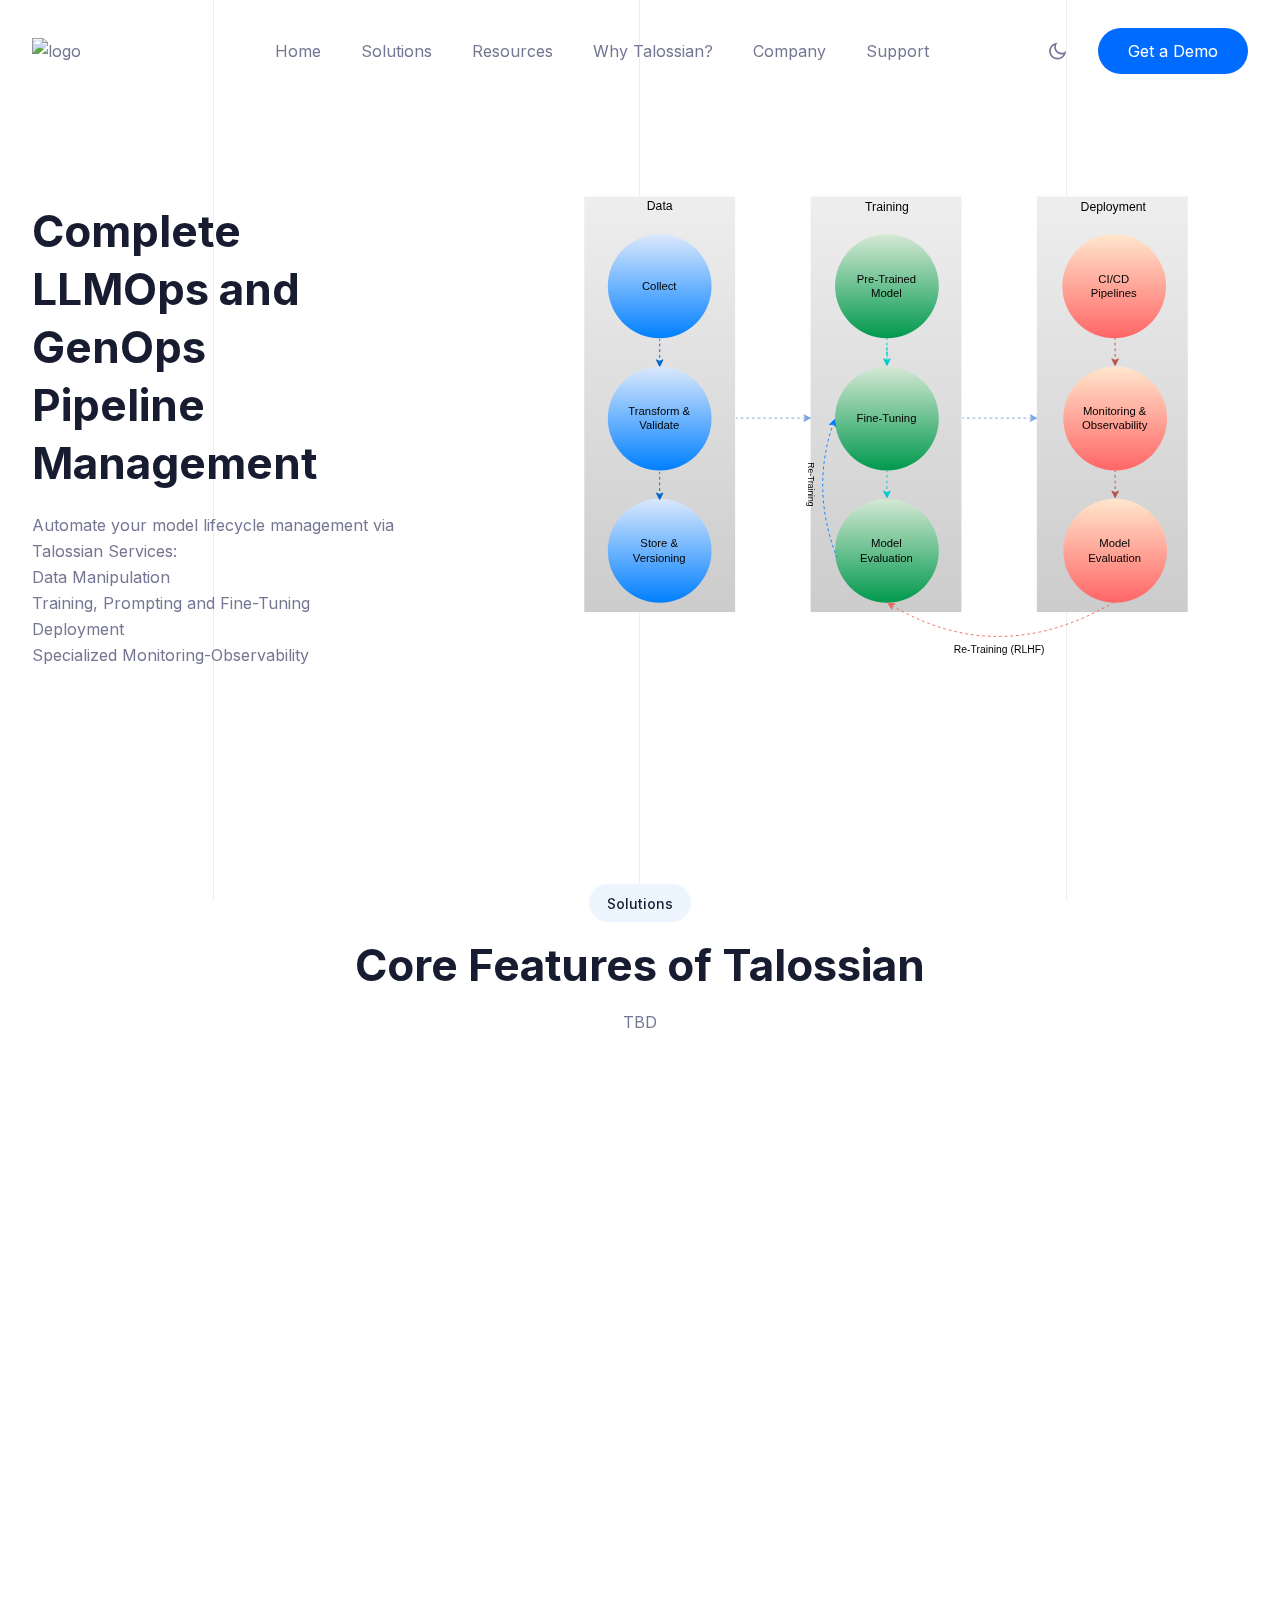
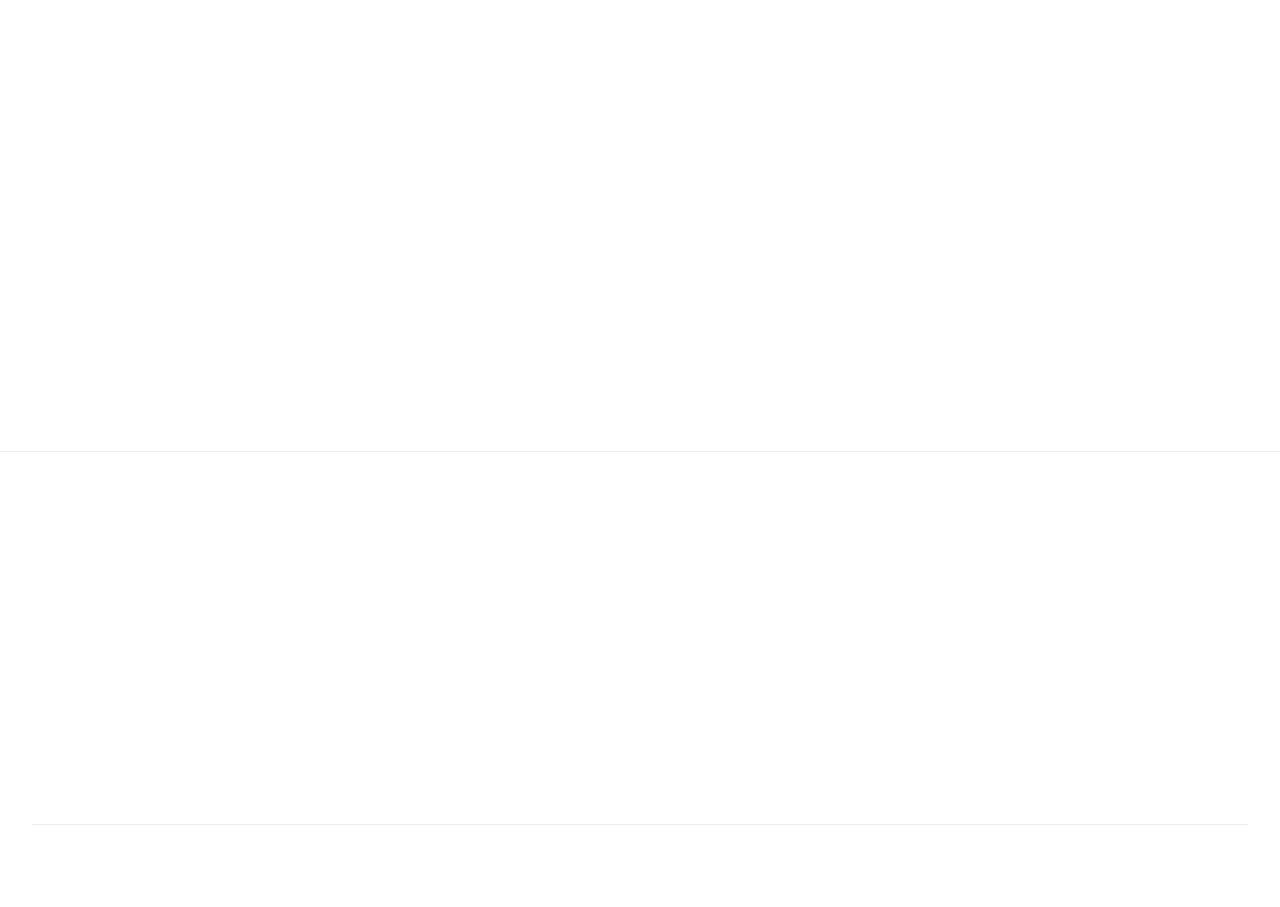
==== commit 53b7e7d8: "init4" ====
--- a/index.html
+++ b/index.html
@@ -1 +1 @@
-<!DOCTYPE html><html lang="en"><head><meta charSet="utf-8"/><meta name="viewport" content="width=device-width, initial-scale=1"/><link rel="preload" href="/_next/static/media/c9a5bc6a7c948fb0-s.p.woff2" as="font" crossorigin="" type="font/woff2"/><link rel="stylesheet" href="/_next/static/css/0fa34a6a4467b45d.css" crossorigin="" data-precedence="next"/><link rel="preload" as="script" fetchPriority="low" href="/_next/static/chunks/webpack-58ec265c2a3a479a.js" crossorigin=""/><script src="/_next/static/chunks/fd9d1056-f79a217f3f38d347.js" async="" crossorigin=""></script><script src="/_next/static/chunks/472-6ead4d6fe12469f0.js" async="" crossorigin=""></script><script src="/_next/static/chunks/main-app-ce281d8555633725.js" async="" crossorigin=""></script><script src="/_next/static/chunks/413-8d491deb9a2bdcfe.js" async=""></script><script src="/_next/static/chunks/486-e74c50ba8a4686aa.js" async=""></script><script src="/_next/static/chunks/326-eb6d9a58f0acb02c.js" async=""></script><script src="/_next/static/chunks/app/(site)/layout-c285d5775abec5b9.js" async=""></script><script src="/_next/static/chunks/app/(site)/page-278891ec13b4a173.js" async=""></script><title>Talossian - Full LLMOps and GenOps Lifecycle Management</title><meta name="description" content="Talossian - Full LLMOps and GenOps Lifecycle Management"/><link rel="icon" href="/favicon.ico" type="image/x-icon" sizes="16x16"/><meta name="next-size-adjust"/><script src="/_next/static/chunks/polyfills-c67a75d1b6f99dc8.js" crossorigin="" noModule=""></script></head><body class="dark:bg-black __className_aaf875"><script>!function(){try{var d=document.documentElement,c=d.classList;c.remove('light','dark');var e=localStorage.getItem('theme');if(e){c.add(e|| '')}else{c.add('light');}if(e==='light'||e==='dark'||!e)d.style.colorScheme=e||'light'}catch(t){}}();</script><div class="fixed left-0 top-0 -z-20 flex h-full w-full items-center justify-around"><span class="flex h-full w-[1px] animate-line1 bg-stroke dark:bg-strokedark"></span><span class="flex h-full w-[1px] animate-line2 bg-stroke dark:bg-strokedark"></span><span class="flex h-full w-[1px] animate-line3 bg-stroke dark:bg-strokedark"></span></div><header class="fixed left-0 top-0 z-99999 w-full py-7 "><div class="relative mx-auto max-w-c-1390 items-center justify-between px-4 md:px-8 xl:flex 2xl:px-0"><div class="flex w-full items-center justify-between xl:w-1/4"><a href="/"><img alt="logo" loading="lazy" width="159.03" height="30" decoding="async" data-nimg="1" class="hidden w-full dark:block" style="color:transparent" srcSet="/_next/image?url=%2Fimages%2Flogo%2Flogo-dark.png&amp;w=256&amp;q=75 1x, /_next/image?url=%2Fimages%2Flogo%2Flogo-dark.png&amp;w=384&amp;q=75 2x" src="/_next/image?url=%2Fimages%2Flogo%2Flogo-dark.png&amp;w=384&amp;q=75"/><img alt="logo" loading="lazy" width="130" height="30" decoding="async" data-nimg="1" class="w-full dark:hidden" style="color:transparent" srcSet="/_next/image?url=%2Fimages%2Flogo%2Flogo-light.jpg&amp;w=256&amp;q=75 1x, /_next/image?url=%2Fimages%2Flogo%2Flogo-light.jpg&amp;w=384&amp;q=75 2x" src="/_next/image?url=%2Fimages%2Flogo%2Flogo-light.jpg&amp;w=384&amp;q=75"/></a><button aria-label="hamburger Toggler" class="block xl:hidden"><span class="relative block h-5.5 w-5.5 cursor-pointer"><span class="absolute right-0 block h-full w-full"><span class="relative left-0 top-0 my-1 block h-0.5 rounded-sm bg-black delay-[0] duration-200 ease-in-out dark:bg-white !w-full delay-300"></span><span class="relative left-0 top-0 my-1 block h-0.5 rounded-sm bg-black delay-150 duration-200 ease-in-out dark:bg-white delay-400 !w-full"></span><span class="relative left-0 top-0 my-1 block h-0.5 rounded-sm bg-black delay-200 duration-200 ease-in-out dark:bg-white !w-full delay-500"></span></span><span class="du-block absolute right-0 h-full w-full rotate-45"><span class="absolute left-2.5 top-0 block h-full w-0.5 rounded-sm bg-black delay-300 duration-200 ease-in-out dark:bg-white !h-0 delay-[0]"></span><span class="delay-400 absolute left-0 top-2.5 block h-0.5 w-full rounded-sm bg-black duration-200 ease-in-out dark:bg-white !h-0 delay-200"></span></span></span></button></div><div class="invisible h-0 w-full items-center justify-between xl:visible xl:flex xl:h-auto xl:w-full false"><nav><ul class="flex flex-col gap-5 xl:flex-row xl:items-center xl:gap-10"><li><a class="text-primary hover:text-primary" href="/">Home</a></li><li><a class="hover:text-primary" href="/#solutions">Solutions</a></li><li><a class="hover:text-primary" href="#">Resources</a></li><li><a class="hover:text-primary" href="#">Why Talossian?</a></li><li><a class="hover:text-primary" href="#">Company</a></li><li><a class="hover:text-primary" href="#">Support</a></li></ul></nav><div class="mt-7 flex items-center gap-6 xl:mt-0"><button aria-label="theme toggler" class="bg-gray-2 dark:bg-dark-bg absolute right-17 mr-1.5 flex cursor-pointer items-center justify-center rounded-full text-black dark:text-white lg:static"><img alt="logo" loading="lazy" width="21" height="21" decoding="async" data-nimg="1" class="dark:hidden" style="color:transparent" src="/images/icon/icon-moon.svg"/><img alt="logo" loading="lazy" width="22" height="22" decoding="async" data-nimg="1" class="hidden dark:block" style="color:transparent" src="/images/icon/icon-sun.svg"/></button><a class="flex items-center justify-center rounded-full bg-primary px-7.5 py-2.5 text-regular text-white duration-300 ease-in-out hover:bg-primaryho" href="#">Get a Demo</a></div></div></div></header><div><div style="position:fixed;z-index:9999;top:16px;left:16px;right:16px;bottom:16px;pointer-events:none"></div></div><main><section class="overflow-hidden pb-20 pt-35 md:pt-40 xl:pb-25 xl:pt-46"><div class="mx-auto max-w-c-1390 px-4 md:px-8 2xl:px-0"><div class="flex lg:items-center lg:gap-8 xl:gap-32.5"><div class=" md:w-1/3"><h4 class="mb-4.5 text-lg font-medium text-black dark:text-white"></h4><h4 class="mb-5 pr-16 text-3xl font-bold text-black dark:text-white xl:text-hero ">Complete LLMOps and GenOps Pipeline Management</h4>Automate your model lifecycle management via Talossian Services:<ul><li>Data Manipulation</li><li>Training, Prompting and Fine-Tuning</li><li>Deployment</li><li>Specialized Monitoring-Observability</li></ul></div><div class="animate_right hidden md:w-2/3 lg:block"><div class="relative 2xl:-mr-7.5"><img alt="shape" loading="lazy" decoding="async" data-nimg="fill" class="absolute -right-6.5 bottom-0 z-1" style="position:absolute;height:100%;width:100%;left:0;top:0;right:0;bottom:0;color:transparent" src="/images/flow1.svg"/><div class=" relative aspect-[700/444] w-full"></div></div></div></div></div></section><section id="solutions" class="py-20 lg:py-25 xl:py-30"><div class="mx-auto max-w-c-1315 px-4 md:px-8 xl:px-0"><div class="animate_top mx-auto text-center" style="opacity:0;transform:translateY(-20px) translateZ(0)"><div class="mb-4 inline-block rounded-full bg-zumthor px-4.5 py-1.5 dark:border dark:border-strokedark dark:bg-blacksection"><span class="text-sectiontitle font-medium text-black dark:text-white">Solutions</span></div><h2 class="mx-auto mb-4 text-3xl font-bold text-black dark:text-white md:w-4/5 xl:w-1/2 xl:text-sectiontitle3">Core Features of Talossian</h2><p class="mx-auto md:w-4/5 lg:w-3/5 xl:w-[46%]">TBD</p></div><div class="mt-12.5 grid grid-cols-1 gap-7.5 md:grid-cols-2 lg:mt-15 lg:grid-cols-3 xl:mt-20 xl:gap-12.5"><div class="animate_top z-40 rounded-lg border border-white bg-white p-7.5 shadow-solid-3 transition-all hover:shadow-solid-4 dark:border-strokedark dark:bg-blacksection dark:hover:bg-hoverdark xl:p-12.5" style="opacity:0;transform:translateY(-10px) translateZ(0)"><div class="relative flex h-16 w-16 items-center justify-center rounded-[4px] bg-primary"><img alt="title" loading="lazy" width="36" height="36" decoding="async" data-nimg="1" style="color:transparent" src="/images/icon/icon-01.svg"/></div><h3 class="mb-5 mt-7.5 text-xl font-semibold text-black dark:text-white xl:text-itemtitle">Model Collection</h3><p>Full LLM out-of-the box collection for every need. We support Hugging Face models and OpenAI endpoints.</p></div><div class="animate_top z-40 rounded-lg border border-white bg-white p-7.5 shadow-solid-3 transition-all hover:shadow-solid-4 dark:border-strokedark dark:bg-blacksection dark:hover:bg-hoverdark xl:p-12.5" style="opacity:0;transform:translateY(-10px) translateZ(0)"><div class="relative flex h-16 w-16 items-center justify-center rounded-[4px] bg-primary"><img alt="title" loading="lazy" width="36" height="36" decoding="async" data-nimg="1" style="color:transparent" src="/images/icon/icon-02.svg"/></div><h3 class="mb-5 mt-7.5 text-xl font-semibold text-black dark:text-white xl:text-itemtitle">Training Automation</h3><p>Automate Model Training and Delivery, via specialized CI/CD pipelines.</p></div><div class="animate_top z-40 rounded-lg border border-white bg-white p-7.5 shadow-solid-3 transition-all hover:shadow-solid-4 dark:border-strokedark dark:bg-blacksection dark:hover:bg-hoverdark xl:p-12.5" style="opacity:0;transform:translateY(-10px) translateZ(0)"><div class="relative flex h-16 w-16 items-center justify-center rounded-[4px] bg-primary"><img alt="title" loading="lazy" width="36" height="36" decoding="async" data-nimg="1" style="color:transparent" src="/images/icon/icon-03.svg"/></div><h3 class="mb-5 mt-7.5 text-xl font-semibold text-black dark:text-white xl:text-itemtitle">Lifecycle Management</h3><p>Continuous Re-Training and Fine-Tuning in periods. Sync with new data batches, and dynamic re-training cycles.</p></div><div class="animate_top z-40 rounded-lg border border-white bg-white p-7.5 shadow-solid-3 transition-all hover:shadow-solid-4 dark:border-strokedark dark:bg-blacksection dark:hover:bg-hoverdark xl:p-12.5" style="opacity:0;transform:translateY(-10px) translateZ(0)"><div class="relative flex h-16 w-16 items-center justify-center rounded-[4px] bg-primary"><img alt="title" loading="lazy" width="36" height="36" decoding="async" data-nimg="1" style="color:transparent" src="/images/icon/icon-04.svg"/></div><h3 class="mb-5 mt-7.5 text-xl font-semibold text-black dark:text-white xl:text-itemtitle">Data Flow</h3><p>Batching, validation and versioning of new data via HTTP endpoints, using popular open-source tools like Elastic Search and Mongo DB.</p></div><div class="animate_top z-40 rounded-lg border border-white bg-white p-7.5 shadow-solid-3 transition-all hover:shadow-solid-4 dark:border-strokedark dark:bg-blacksection dark:hover:bg-hoverdark xl:p-12.5" style="opacity:0;transform:translateY(-10px) translateZ(0)"><div class="relative flex h-16 w-16 items-center justify-center rounded-[4px] bg-primary"><img alt="title" loading="lazy" width="36" height="36" decoding="async" data-nimg="1" style="color:transparent" src="/images/icon/icon-05.svg"/></div><h3 class="mb-5 mt-7.5 text-xl font-semibold text-black dark:text-white xl:text-itemtitle">Monitoring &amp; Observability</h3><p>Advanced monitoring and tracing contributes to live feedback and evaluation of the model, and determines the need of further fine-tuning.</p></div><div class="animate_top z-40 rounded-lg border border-white bg-white p-7.5 shadow-solid-3 transition-all hover:shadow-solid-4 dark:border-strokedark dark:bg-blacksection dark:hover:bg-hoverdark xl:p-12.5" style="opacity:0;transform:translateY(-10px) translateZ(0)"><div class="relative flex h-16 w-16 items-center justify-center rounded-[4px] bg-primary"><img alt="title" loading="lazy" width="36" height="36" decoding="async" data-nimg="1" style="color:transparent" src="/images/icon/icon-06.svg"/></div><h3 class="mb-5 mt-7.5 text-xl font-semibold text-black dark:text-white xl:text-itemtitle">Prompt Engineering</h3><p>Advanced prompt engineering specializes pre-trained models to excel in specific contexts.</p></div></div></div></section></main><footer class="border-t border-stroke bg-white dark:border-strokedark dark:bg-blacksection"><div class="mx-auto max-w-c-1390 px-4 md:px-8 2xl:px-0"><div class="py-20 lg:py-25"><div class="flex flex-wrap gap-8 lg:justify-between lg:gap-0"><div class="animate_top w-1/2 lg:w-1/4" style="opacity:0;transform:translateY(-20px) translateZ(0)"><p class="mb-10 mt-5">Contact us for requests, offers and demos via e-mail:</p><p class="mb-1.5 text-sectiontitle uppercase tracking-[5px]">contact</p><a href="mailto:info@talossian.com" class="text-itemtitle font-medium text-black dark:text-white">info@talossian.com</a></div><div class="flex w-full flex-col gap-8 md:flex-row md:justify-between md:gap-0 lg:w-2/3 xl:w-7/12"><div class="animate_top" style="opacity:0;transform:translateY(-20px) translateZ(0)"></div><div class="animate_top" style="opacity:0;transform:translateY(-20px) translateZ(0)"></div><div class="animate_top" style="opacity:0;transform:translateY(-20px) translateZ(0)"></div></div></div></div><div class="flex flex-col flex-wrap items-center justify-center gap-5 border-t border-stroke py-7 dark:border-strokedark lg:flex-row lg:justify-between lg:gap-0"><div class="animate_top" style="opacity:0;transform:translateY(-20px) translateZ(0)"><ul class="flex items-center gap-8"><li><a href="#" class="hover:text-primary">Privacy Policy</a></li><li><a href="#" class="hover:text-primary">Support</a></li></ul></div><div class="animate_top" style="opacity:0;transform:translateY(-20px) translateZ(0)"><p>© <!-- -->2024<!-- --> Talossian P.C. All rights reserved.</p></div><div class="animate_top" style="opacity:0;transform:translateY(-20px) translateZ(0)"><ul class="flex items-center gap-5"><li><a href="#" aria-label="social icon"><svg class="fill-[#D1D8E0] transition-all duration-300 hover:fill-primary" width="24" height="24" viewBox="0 0 24 24" fill="none" xmlns="http://www.w3.org/2000/svg"><g clip-path="url(#clip0_48_1499)"><path d="M14 13.5H16.5L17.5 9.5H14V7.5C14 6.47 14 5.5 16 5.5H17.5V2.14C17.174 2.097 15.943 2 14.643 2C11.928 2 10 3.657 10 6.7V9.5H7V13.5H10V22H14V13.5Z" fill=""></path></g><defs><clipPath id="clip0_48_1499"><rect width="24" height="24" fill="white"></rect></clipPath></defs></svg></a></li><li><a href="#" aria-label="social icon"><svg class="fill-[#D1D8E0] transition-all duration-300 hover:fill-primary" width="24" height="24" viewBox="0 0 24 24" fill="none" xmlns="http://www.w3.org/2000/svg"><g clip-path="url(#clip0_48_1502)"><path d="M22.162 5.65593C21.3985 5.99362 20.589 6.2154 19.76 6.31393C20.6337 5.79136 21.2877 4.96894 21.6 3.99993C20.78 4.48793 19.881 4.82993 18.944 5.01493C18.3146 4.34151 17.4803 3.89489 16.5709 3.74451C15.6615 3.59413 14.7279 3.74842 13.9153 4.18338C13.1026 4.61834 12.4564 5.30961 12.0771 6.14972C11.6978 6.98983 11.6067 7.93171 11.818 8.82893C10.1551 8.74558 8.52832 8.31345 7.04328 7.56059C5.55823 6.80773 4.24812 5.75098 3.19799 4.45893C2.82628 5.09738 2.63095 5.82315 2.63199 6.56193C2.63199 8.01193 3.36999 9.29293 4.49199 10.0429C3.828 10.022 3.17862 9.84271 2.59799 9.51993V9.57193C2.59819 10.5376 2.93236 11.4735 3.54384 12.221C4.15532 12.9684 5.00647 13.4814 5.95299 13.6729C5.33661 13.84 4.6903 13.8646 4.06299 13.7449C4.32986 14.5762 4.85 15.3031 5.55058 15.824C6.25117 16.345 7.09712 16.6337 7.96999 16.6499C7.10247 17.3313 6.10917 17.8349 5.04687 18.1321C3.98458 18.4293 2.87412 18.5142 1.77899 18.3819C3.69069 19.6114 5.91609 20.2641 8.18899 20.2619C15.882 20.2619 20.089 13.8889 20.089 8.36193C20.089 8.18193 20.084 7.99993 20.076 7.82193C20.8949 7.2301 21.6016 6.49695 22.163 5.65693L22.162 5.65593Z" fill=""></path></g><defs><clipPath id="clip0_48_1502"><rect width="24" height="24" fill="white"></rect></clipPath></defs></svg></a></li><li><a href="#" aria-label="social icon"><svg class="fill-[#D1D8E0] transition-all duration-300 hover:fill-primary" width="24" height="24" viewBox="0 0 24 24" fill="none" xmlns="http://www.w3.org/2000/svg"><g clip-path="url(#clip0_48_1505)"><path d="M6.94 5.00002C6.93974 5.53046 6.72877 6.03906 6.35351 6.41394C5.97825 6.78883 5.46944 6.99929 4.939 6.99902C4.40857 6.99876 3.89997 6.78779 3.52508 6.41253C3.1502 6.03727 2.93974 5.52846 2.94 4.99802C2.94027 4.46759 3.15124 3.95899 3.5265 3.5841C3.90176 3.20922 4.41057 2.99876 4.941 2.99902C5.47144 2.99929 5.98004 3.21026 6.35492 3.58552C6.72981 3.96078 6.94027 4.46959 6.94 5.00002ZM7 8.48002H3V21H7V8.48002ZM13.32 8.48002H9.34V21H13.28V14.43C13.28 10.77 18.05 10.43 18.05 14.43V21H22V13.07C22 6.90002 14.94 7.13002 13.28 10.16L13.32 8.48002Z" fill=""></path></g><defs><clipPath id="clip0_48_1505"><rect width="24" height="24" fill="white"></rect></clipPath></defs></svg></a></li><li><a href="#" aria-label="social icon"><svg class="fill-[#D1D8E0] transition-all duration-300 hover:fill-primary" width="24" height="24" viewBox="0 0 24 24" xmlns="http://www.w3.org/2000/svg"><g clip-path="url(#clip0_48_1508)"><path d="M7.443 5.3501C8.082 5.3501 8.673 5.4001 9.213 5.5481C9.70301 5.63814 10.1708 5.82293 10.59 6.0921C10.984 6.3391 11.279 6.6861 11.475 7.1311C11.672 7.5761 11.77 8.1211 11.77 8.7141C11.77 9.4071 11.623 10.0001 11.279 10.4451C10.984 10.8911 10.492 11.2861 9.902 11.5831C10.738 11.8311 11.377 12.2761 11.77 12.8691C12.164 13.4631 12.41 14.2051 12.41 15.0461C12.41 15.7391 12.262 16.3321 12.016 16.8271C11.77 17.3221 11.377 17.7671 10.934 18.0641C10.4528 18.3825 9.92084 18.6165 9.361 18.7561C8.771 18.9051 8.181 19.0041 7.591 19.0041H1V5.3501H7.443ZM7.049 10.8901C7.59 10.8901 8.033 10.7421 8.377 10.4951C8.721 10.2481 8.869 9.8021 8.869 9.2581C8.869 8.9611 8.819 8.6641 8.721 8.4671C8.623 8.2691 8.475 8.1201 8.279 7.9721C8.082 7.8731 7.885 7.7741 7.639 7.7251C7.393 7.6751 7.148 7.6751 6.852 7.6751H4V10.8911H7.05L7.049 10.8901ZM7.197 16.7281C7.492 16.7281 7.787 16.6781 8.033 16.6291C8.28138 16.5819 8.51628 16.4805 8.721 16.3321C8.92139 16.1873 9.08903 16.002 9.213 15.7881C9.311 15.5411 9.41 15.2441 9.41 14.8981C9.41 14.2051 9.213 13.7101 8.82 13.3641C8.426 13.0671 7.885 12.9191 7.246 12.9191H4V16.7291H7.197V16.7281ZM16.689 16.6781C17.082 17.0741 17.672 17.2721 18.459 17.2721C19 17.2721 19.492 17.1241 19.885 16.8771C20.279 16.5801 20.525 16.2831 20.623 15.9861H23.033C22.639 17.1731 22.049 18.0141 21.263 18.5581C20.475 19.0531 19.541 19.3501 18.41 19.3501C17.6864 19.3523 16.9688 19.2179 16.295 18.9541C15.6887 18.7266 15.148 18.3529 14.721 17.8661C14.2643 17.4107 13.9267 16.8498 13.738 16.2331C13.492 15.5901 13.393 14.8981 13.393 14.1061C13.393 13.3641 13.492 12.6721 13.738 12.0281C13.9745 11.4082 14.3245 10.8378 14.77 10.3461C15.213 9.9011 15.754 9.5061 16.344 9.2581C17.0007 8.99416 17.7022 8.85969 18.41 8.8621C19.246 8.8621 19.984 9.0111 20.623 9.3571C21.263 9.7031 21.754 10.0991 22.148 10.6931C22.5499 11.2636 22.8494 11.8998 23.033 12.5731C23.131 13.2651 23.18 13.9581 23.131 14.7491H16C16 15.5411 16.295 16.2831 16.689 16.6791V16.6781ZM19.787 11.4841C19.443 11.1381 18.902 10.9401 18.262 10.9401C17.82 10.9401 17.475 11.0391 17.18 11.1871C16.885 11.3361 16.689 11.5341 16.492 11.7321C16.311 11.9234 16.1912 12.1643 16.148 12.4241C16.098 12.6721 16.049 12.8691 16.049 13.0671H20.475C20.377 12.3251 20.131 11.8311 19.787 11.4841V11.4841ZM15.459 6.2901H20.967V7.6261H15.46V6.2901H15.459Z"></path></g><defs><clipPath id="clip0_48_1508"><rect width="24" height="24" fill="white"></rect></clipPath></defs></svg></a></li></ul></div></div></div></footer><div class="fixed bottom-8 right-8 z-[99]"></div><script src="/_next/static/chunks/webpack-58ec265c2a3a479a.js" crossorigin="" async=""></script><script>(self.__next_f=self.__next_f||[]).push([0]);self.__next_f.push([2,null])</script><script>self.__next_f.push([1,"0:\"$L1\"\n"])</script><script>self.__next_f.push([1,"2:HL[\"/_next/static/media/c9a5bc6a7c948fb0-s.p.woff2\",\"font\",{\"crossOrigin\":\"\",\"type\":\"font/woff2\"}]\n3:HL[\"/_next/static/css/0fa34a6a4467b45d.css\",\"style\",{\"crossOrigin\":\"\"}]\n"])</script><script>self.__next_f.push([1,"4:I[3728,[],\"\"]\n6:I[9928,[],\"\"]\n7:I[6954,[],\"\"]\n8:I[7264,[],\"\"]\n9:I[1182,[\"413\",\"static/chunks/413-8d491deb9a2bdcfe.js\",\"486\",\"static/chunks/486-e74c50ba8a4686aa.js\",\"326\",\"static/chunks/326-eb6d9a58f0acb02c.js\",\"457\",\"static/chunks/app/(site)/layout-c285d5775abec5b9.js\"],\"\"]\nb:I[9379,[\"413\",\"static/chunks/413-8d491deb9a2bdcfe.js\",\"486\",\"static/chunks/486-e74c50ba8a4686aa.js\",\"502\",\"static/chunks/app/(site)/page-278891ec13b4a173.js\"],\"\"]\nc:I[5087,[\"413\",\"static/chunks/413-8d491deb9a2bdcfe.js\",\"486\",\"static/"])</script><script>self.__next_f.push([1,"chunks/486-e74c50ba8a4686aa.js\",\"502\",\"static/chunks/app/(site)/page-278891ec13b4a173.js\"],\"\"]\n"])</script><script>self.__next_f.push([1,"1:[[],[\"$\",\"$L4\",null,{\"buildId\":\"QjxDUL1Uiu2ElQBodDkMH\",\"assetPrefix\":\"\",\"initialCanonicalUrl\":\"/\",\"initialTree\":[\"\",{\"children\":[\"(site)\",{\"children\":[\"__PAGE__\",{}]},\"$undefined\",\"$undefined\",true]}],\"initialHead\":[false,\"$L5\"],\"globalErrorComponent\":\"$6\",\"children\":[\"$\",\"$L7\",null,{\"parallelRouterKey\":\"children\",\"segmentPath\":[\"children\"],\"loading\":\"$undefined\",\"loadingStyles\":\"$undefined\",\"hasLoading\":false,\"error\":\"$undefined\",\"errorStyles\":\"$undefined\",\"template\":[\"$\",\"$L8\",null,{}],\"templateStyles\":\"$undefined\",\"notFound\":[[\"$\",\"title\",null,{\"children\":\"404: This page could not be found.\"}],[\"$\",\"div\",null,{\"style\":{\"fontFamily\":\"system-ui,\\\"Segoe UI\\\",Roboto,Helvetica,Arial,sans-serif,\\\"Apple Color Emoji\\\",\\\"Segoe UI Emoji\\\"\",\"height\":\"100vh\",\"textAlign\":\"center\",\"display\":\"flex\",\"flexDirection\":\"column\",\"alignItems\":\"center\",\"justifyContent\":\"center\"},\"children\":[\"$\",\"div\",null,{\"children\":[[\"$\",\"style\",null,{\"dangerouslySetInnerHTML\":{\"__html\":\"body{color:#000;background:#fff;margin:0}.next-error-h1{border-right:1px solid rgba(0,0,0,.3)}@media (prefers-color-scheme:dark){body{color:#fff;background:#000}.next-error-h1{border-right:1px solid rgba(255,255,255,.3)}}\"}}],[\"$\",\"h1\",null,{\"className\":\"next-error-h1\",\"style\":{\"display\":\"inline-block\",\"margin\":\"0 20px 0 0\",\"padding\":\"0 23px 0 0\",\"fontSize\":24,\"fontWeight\":500,\"verticalAlign\":\"top\",\"lineHeight\":\"49px\"},\"children\":\"404\"}],[\"$\",\"div\",null,{\"style\":{\"display\":\"inline-block\"},\"children\":[\"$\",\"h2\",null,{\"style\":{\"fontSize\":14,\"fontWeight\":400,\"lineHeight\":\"49px\",\"margin\":0},\"children\":\"This page could not be found.\"}]}]]}]}]],\"notFoundStyles\":[],\"childProp\":{\"current\":[null,[\"$\",\"$L9\",null,{\"children\":[\"$\",\"$L7\",null,{\"parallelRouterKey\":\"children\",\"segmentPath\":[\"children\",\"(site)\",\"children\"],\"loading\":\"$undefined\",\"loadingStyles\":\"$undefined\",\"hasLoading\":false,\"error\":\"$undefined\",\"errorStyles\":\"$undefined\",\"template\":[\"$\",\"$L8\",null,{}],\"templateStyles\":\"$undefined\",\"notFound\":[[\"$\",\"title\",null,{\"children\":\"404: This page could not be found.\"}],[\"$\",\"div\",null,{\"style\":{\"fontFamily\":\"system-ui,\\\"Segoe UI\\\",Roboto,Helvetica,Arial,sans-serif,\\\"Apple Color Emoji\\\",\\\"Segoe UI Emoji\\\"\",\"height\":\"100vh\",\"textAlign\":\"center\",\"display\":\"flex\",\"flexDirection\":\"column\",\"alignItems\":\"center\",\"justifyContent\":\"center\"},\"children\":[\"$\",\"div\",null,{\"children\":[[\"$\",\"style\",null,{\"dangerouslySetInnerHTML\":{\"__html\":\"body{color:#000;background:#fff;margin:0}.next-error-h1{border-right:1px solid rgba(0,0,0,.3)}@media (prefers-color-scheme:dark){body{color:#fff;background:#000}.next-error-h1{border-right:1px solid rgba(255,255,255,.3)}}\"}}],[\"$\",\"h1\",null,{\"className\":\"next-error-h1\",\"style\":{\"display\":\"inline-block\",\"margin\":\"0 20px 0 0\",\"padding\":\"0 23px 0 0\",\"fontSize\":24,\"fontWeight\":500,\"verticalAlign\":\"top\",\"lineHeight\":\"49px\"},\"children\":\"404\"}],[\"$\",\"div\",null,{\"style\":{\"display\":\"inline-block\"},\"children\":[\"$\",\"h2\",null,{\"style\":{\"fontSize\":14,\"fontWeight\":400,\"lineHeight\":\"49px\",\"margin\":0},\"children\":\"This page could not be found.\"}]}]]}]}]],\"notFoundStyles\":[],\"childProp\":{\"current\":[\"$La\",[\"$\",\"main\",null,{\"children\":[[\"$\",\"$Lb\",null,{}],[\"$\",\"$Lc\",null,{}]]}],null],\"segment\":\"__PAGE__\"},\"styles\":[]}],\"params\":{}}],null],\"segment\":\"(site)\"},\"styles\":[[\"$\",\"link\",\"0\",{\"rel\":\"stylesheet\",\"href\":\"/_next/static/css/0fa34a6a4467b45d.css\",\"precedence\":\"next\",\"crossOrigin\":\"\"}]]}]}]]\n"])</script><script>self.__next_f.push([1,"5:[[\"$\",\"meta\",\"0\",{\"charSet\":\"utf-8\"}],[\"$\",\"title\",\"1\",{\"children\":\"Talossian - Full LLMOps and GenOps Lifecycle Management\"}],[\"$\",\"meta\",\"2\",{\"name\":\"description\",\"content\":\"Talossian - Full LLMOps and GenOps Lifecycle Management\"}],[\"$\",\"meta\",\"3\",{\"name\":\"viewport\",\"content\":\"width=device-width, initial-scale=1\"}],[\"$\",\"link\",\"4\",{\"rel\":\"icon\",\"href\":\"/favicon.ico\",\"type\":\"image/x-icon\",\"sizes\":\"16x16\"}],[\"$\",\"meta\",\"5\",{\"name\":\"next-size-adjust\"}]]\na:null\n"])</script></body></html>+<!DOCTYPE html><html lang="en"><head><meta charSet="utf-8"/><meta name="viewport" content="width=device-width, initial-scale=1"/><link rel="preload" href="/_next/static/media/a34f9d1faa5f3315-s.p.woff2" as="font" crossorigin="" type="font/woff2"/><link rel="stylesheet" href="/_next/static/css/7bc391780908b57e.css" crossorigin="" data-precedence="next"/><link rel="preload" as="script" fetchPriority="low" href="/_next/static/chunks/webpack-84247854456d3ee4.js" crossorigin=""/><script src="/_next/static/chunks/fd9d1056-f79a217f3f38d347.js" async="" crossorigin=""></script><script src="/_next/static/chunks/472-cdb7bb9f9694be59.js" async="" crossorigin=""></script><script src="/_next/static/chunks/main-app-ce281d8555633725.js" async="" crossorigin=""></script><script src="/_next/static/chunks/413-8d491deb9a2bdcfe.js" async=""></script><script src="/_next/static/chunks/486-e74c50ba8a4686aa.js" async=""></script><script src="/_next/static/chunks/326-eb6d9a58f0acb02c.js" async=""></script><script src="/_next/static/chunks/app/(site)/layout-aac11c1b83ae8079.js" async=""></script><script src="/_next/static/chunks/app/(site)/page-278891ec13b4a173.js" async=""></script><title>Talossian - Full LLMOps and GenOps Lifecycle Management</title><meta name="description" content="Talossian - Full LLMOps and GenOps Lifecycle Management"/><link rel="icon" href="/favicon.ico" type="image/x-icon" sizes="16x16"/><meta name="next-size-adjust"/><script src="/_next/static/chunks/polyfills-c67a75d1b6f99dc8.js" crossorigin="" noModule=""></script></head><body class="dark:bg-black __className_36bd41"><script>!function(){try{var d=document.documentElement,c=d.classList;c.remove('light','dark');var e=localStorage.getItem('theme');if(e){c.add(e|| '')}else{c.add('light');}if(e==='light'||e==='dark'||!e)d.style.colorScheme=e||'light'}catch(t){}}();</script><div class="fixed left-0 top-0 -z-20 flex h-full w-full items-center justify-around"><span class="flex h-full w-[1px] animate-line1 bg-stroke dark:bg-strokedark"></span><span class="flex h-full w-[1px] animate-line2 bg-stroke dark:bg-strokedark"></span><span class="flex h-full w-[1px] animate-line3 bg-stroke dark:bg-strokedark"></span></div><header class="fixed left-0 top-0 z-99999 w-full py-7 "><div class="relative mx-auto max-w-c-1390 items-center justify-between px-4 md:px-8 xl:flex 2xl:px-0"><div class="flex w-full items-center justify-between xl:w-1/4"><a href="/"><img alt="logo" loading="lazy" width="159.03" height="30" decoding="async" data-nimg="1" class="hidden w-full dark:block" style="color:transparent" srcSet="/_next/image?url=%2Fimages%2Flogo%2Flogo-dark.png&amp;w=256&amp;q=75 1x, /_next/image?url=%2Fimages%2Flogo%2Flogo-dark.png&amp;w=384&amp;q=75 2x" src="/_next/image?url=%2Fimages%2Flogo%2Flogo-dark.png&amp;w=384&amp;q=75"/><img alt="logo" loading="lazy" width="130" height="30" decoding="async" data-nimg="1" class="w-full dark:hidden" style="color:transparent" srcSet="/_next/image?url=%2Fimages%2Flogo%2Flogo-light.jpg&amp;w=256&amp;q=75 1x, /_next/image?url=%2Fimages%2Flogo%2Flogo-light.jpg&amp;w=384&amp;q=75 2x" src="/_next/image?url=%2Fimages%2Flogo%2Flogo-light.jpg&amp;w=384&amp;q=75"/></a><button aria-label="hamburger Toggler" class="block xl:hidden"><span class="relative block h-5.5 w-5.5 cursor-pointer"><span class="absolute right-0 block h-full w-full"><span class="relative left-0 top-0 my-1 block h-0.5 rounded-sm bg-black delay-[0] duration-200 ease-in-out dark:bg-white !w-full delay-300"></span><span class="relative left-0 top-0 my-1 block h-0.5 rounded-sm bg-black delay-150 duration-200 ease-in-out dark:bg-white delay-400 !w-full"></span><span class="relative left-0 top-0 my-1 block h-0.5 rounded-sm bg-black delay-200 duration-200 ease-in-out dark:bg-white !w-full delay-500"></span></span><span class="du-block absolute right-0 h-full w-full rotate-45"><span class="absolute left-2.5 top-0 block h-full w-0.5 rounded-sm bg-black delay-300 duration-200 ease-in-out dark:bg-white !h-0 delay-[0]"></span><span class="delay-400 absolute left-0 top-2.5 block h-0.5 w-full rounded-sm bg-black duration-200 ease-in-out dark:bg-white !h-0 delay-200"></span></span></span></button></div><div class="invisible h-0 w-full items-center justify-between xl:visible xl:flex xl:h-auto xl:w-full false"><nav><ul class="flex flex-col gap-5 xl:flex-row xl:items-center xl:gap-10"><li><a class="text-primary hover:text-primary" href="/">Home</a></li><li><a class="hover:text-primary" href="/#solutions">Solutions</a></li><li><a class="hover:text-primary" href="#">Resources</a></li><li><a class="hover:text-primary" href="#">Why Talossian?</a></li><li><a class="hover:text-primary" href="#">Company</a></li><li><a class="hover:text-primary" href="#">Support</a></li></ul></nav><div class="mt-7 flex items-center gap-6 xl:mt-0"><button aria-label="theme toggler" class="bg-gray-2 dark:bg-dark-bg absolute right-17 mr-1.5 flex cursor-pointer items-center justify-center rounded-full text-black dark:text-white lg:static"><img alt="logo" loading="lazy" width="21" height="21" decoding="async" data-nimg="1" class="dark:hidden" style="color:transparent" src="/images/icon/icon-moon.svg"/><img alt="logo" loading="lazy" width="22" height="22" decoding="async" data-nimg="1" class="hidden dark:block" style="color:transparent" src="/images/icon/icon-sun.svg"/></button><a class="flex items-center justify-center rounded-full bg-primary px-7.5 py-2.5 text-regular text-white duration-300 ease-in-out hover:bg-primaryho" href="#">Get a Demo</a></div></div></div></header><div><div style="position:fixed;z-index:9999;top:16px;left:16px;right:16px;bottom:16px;pointer-events:none"></div></div><main><section class="overflow-hidden pb-20 pt-35 md:pt-40 xl:pb-25 xl:pt-46"><div class="mx-auto max-w-c-1390 px-4 md:px-8 2xl:px-0"><div class="flex lg:items-center lg:gap-8 xl:gap-32.5"><div class=" md:w-1/3"><h4 class="mb-4.5 text-lg font-medium text-black dark:text-white"></h4><h4 class="mb-5 pr-16 text-3xl font-bold text-black dark:text-white xl:text-hero ">Complete LLMOps and GenOps Pipeline Management</h4>Automate your model lifecycle management via Talossian Services:<ul><li>Data Manipulation</li><li>Training, Prompting and Fine-Tuning</li><li>Deployment</li><li>Specialized Monitoring-Observability</li></ul></div><div class="animate_right hidden md:w-2/3 lg:block"><div class="relative 2xl:-mr-7.5"><img alt="shape" loading="lazy" decoding="async" data-nimg="fill" class="absolute -right-6.5 bottom-0 z-1" style="position:absolute;height:100%;width:100%;left:0;top:0;right:0;bottom:0;color:transparent" src="/images/flow1.svg"/><div class=" relative aspect-[700/444] w-full"></div></div></div></div></div></section><section id="solutions" class="py-20 lg:py-25 xl:py-30"><div class="mx-auto max-w-c-1315 px-4 md:px-8 xl:px-0"><div class="animate_top mx-auto text-center" style="opacity:0;transform:translateY(-20px) translateZ(0)"><div class="mb-4 inline-block rounded-full bg-zumthor px-4.5 py-1.5 dark:border dark:border-strokedark dark:bg-blacksection"><span class="text-sectiontitle font-medium text-black dark:text-white">Solutions</span></div><h2 class="mx-auto mb-4 text-3xl font-bold text-black dark:text-white md:w-4/5 xl:w-1/2 xl:text-sectiontitle3">Core Features of Talossian</h2><p class="mx-auto md:w-4/5 lg:w-3/5 xl:w-[46%]">TBD</p></div><div class="mt-12.5 grid grid-cols-1 gap-7.5 md:grid-cols-2 lg:mt-15 lg:grid-cols-3 xl:mt-20 xl:gap-12.5"><div class="animate_top z-40 rounded-lg border border-white bg-white p-7.5 shadow-solid-3 transition-all hover:shadow-solid-4 dark:border-strokedark dark:bg-blacksection dark:hover:bg-hoverdark xl:p-12.5" style="opacity:0;transform:translateY(-10px) translateZ(0)"><div class="relative flex h-16 w-16 items-center justify-center rounded-[4px] bg-primary"><img alt="title" loading="lazy" width="36" height="36" decoding="async" data-nimg="1" style="color:transparent" src="/images/icon/icon-01.svg"/></div><h3 class="mb-5 mt-7.5 text-xl font-semibold text-black dark:text-white xl:text-itemtitle">Model Collection</h3><p>Full LLM out-of-the box collection for every need. We support Hugging Face models and OpenAI endpoints.</p></div><div class="animate_top z-40 rounded-lg border border-white bg-white p-7.5 shadow-solid-3 transition-all hover:shadow-solid-4 dark:border-strokedark dark:bg-blacksection dark:hover:bg-hoverdark xl:p-12.5" style="opacity:0;transform:translateY(-10px) translateZ(0)"><div class="relative flex h-16 w-16 items-center justify-center rounded-[4px] bg-primary"><img alt="title" loading="lazy" width="36" height="36" decoding="async" data-nimg="1" style="color:transparent" src="/images/icon/icon-02.svg"/></div><h3 class="mb-5 mt-7.5 text-xl font-semibold text-black dark:text-white xl:text-itemtitle">Training Automation</h3><p>Automate Model Training and Delivery, via specialized CI/CD pipelines.</p></div><div class="animate_top z-40 rounded-lg border border-white bg-white p-7.5 shadow-solid-3 transition-all hover:shadow-solid-4 dark:border-strokedark dark:bg-blacksection dark:hover:bg-hoverdark xl:p-12.5" style="opacity:0;transform:translateY(-10px) translateZ(0)"><div class="relative flex h-16 w-16 items-center justify-center rounded-[4px] bg-primary"><img alt="title" loading="lazy" width="36" height="36" decoding="async" data-nimg="1" style="color:transparent" src="/images/icon/icon-03.svg"/></div><h3 class="mb-5 mt-7.5 text-xl font-semibold text-black dark:text-white xl:text-itemtitle">Lifecycle Management</h3><p>Continuous Re-Training and Fine-Tuning in periods. Sync with new data batches, and dynamic re-training cycles.</p></div><div class="animate_top z-40 rounded-lg border border-white bg-white p-7.5 shadow-solid-3 transition-all hover:shadow-solid-4 dark:border-strokedark dark:bg-blacksection dark:hover:bg-hoverdark xl:p-12.5" style="opacity:0;transform:translateY(-10px) translateZ(0)"><div class="relative flex h-16 w-16 items-center justify-center rounded-[4px] bg-primary"><img alt="title" loading="lazy" width="36" height="36" decoding="async" data-nimg="1" style="color:transparent" src="/images/icon/icon-04.svg"/></div><h3 class="mb-5 mt-7.5 text-xl font-semibold text-black dark:text-white xl:text-itemtitle">Data Flow</h3><p>Batching, validation and versioning of new data via HTTP endpoints, using popular open-source tools like Elastic Search and Mongo DB.</p></div><div class="animate_top z-40 rounded-lg border border-white bg-white p-7.5 shadow-solid-3 transition-all hover:shadow-solid-4 dark:border-strokedark dark:bg-blacksection dark:hover:bg-hoverdark xl:p-12.5" style="opacity:0;transform:translateY(-10px) translateZ(0)"><div class="relative flex h-16 w-16 items-center justify-center rounded-[4px] bg-primary"><img alt="title" loading="lazy" width="36" height="36" decoding="async" data-nimg="1" style="color:transparent" src="/images/icon/icon-05.svg"/></div><h3 class="mb-5 mt-7.5 text-xl font-semibold text-black dark:text-white xl:text-itemtitle">Monitoring &amp; Observability</h3><p>Advanced monitoring and tracing contributes to live feedback and evaluation of the model, and determines the need of further fine-tuning.</p></div><div class="animate_top z-40 rounded-lg border border-white bg-white p-7.5 shadow-solid-3 transition-all hover:shadow-solid-4 dark:border-strokedark dark:bg-blacksection dark:hover:bg-hoverdark xl:p-12.5" style="opacity:0;transform:translateY(-10px) translateZ(0)"><div class="relative flex h-16 w-16 items-center justify-center rounded-[4px] bg-primary"><img alt="title" loading="lazy" width="36" height="36" decoding="async" data-nimg="1" style="color:transparent" src="/images/icon/icon-06.svg"/></div><h3 class="mb-5 mt-7.5 text-xl font-semibold text-black dark:text-white xl:text-itemtitle">Prompt Engineering</h3><p>Advanced prompt engineering specializes pre-trained models to excel in specific contexts.</p></div></div></div></section></main><footer class="border-t border-stroke bg-white dark:border-strokedark dark:bg-blacksection"><div class="mx-auto max-w-c-1390 px-4 md:px-8 2xl:px-0"><div class="py-20 lg:py-25"><div class="flex flex-wrap gap-8 lg:justify-between lg:gap-0"><div class="animate_top w-1/2 lg:w-1/4" style="opacity:0;transform:translateY(-20px) translateZ(0)"><p class="mb-10 mt-5">Contact us for requests, offers and demos via e-mail:</p><p class="mb-1.5 text-sectiontitle uppercase tracking-[5px]">contact</p><a href="mailto:info@talossian.com" class="text-itemtitle font-medium text-black dark:text-white">info@talossian.com</a></div><div class="flex w-full flex-col gap-8 md:flex-row md:justify-between md:gap-0 lg:w-2/3 xl:w-7/12"><div class="animate_top" style="opacity:0;transform:translateY(-20px) translateZ(0)"></div><div class="animate_top" style="opacity:0;transform:translateY(-20px) translateZ(0)"></div><div class="animate_top" style="opacity:0;transform:translateY(-20px) translateZ(0)"></div></div></div></div><div class="flex flex-col flex-wrap items-center justify-center gap-5 border-t border-stroke py-7 dark:border-strokedark lg:flex-row lg:justify-between lg:gap-0"><div class="animate_top" style="opacity:0;transform:translateY(-20px) translateZ(0)"><ul class="flex items-center gap-8"><li><a href="#" class="hover:text-primary">Privacy Policy</a></li><li><a href="#" class="hover:text-primary">Support</a></li></ul></div><div class="animate_top" style="opacity:0;transform:translateY(-20px) translateZ(0)"><p>© <!-- -->2024<!-- --> Talossian P.C. All rights reserved.</p></div><div class="animate_top" style="opacity:0;transform:translateY(-20px) translateZ(0)"><ul class="flex items-center gap-5"><li><a href="#" aria-label="social icon"><svg class="fill-[#D1D8E0] transition-all duration-300 hover:fill-primary" width="24" height="24" viewBox="0 0 24 24" fill="none" xmlns="http://www.w3.org/2000/svg"><g clip-path="url(#clip0_48_1499)"><path d="M14 13.5H16.5L17.5 9.5H14V7.5C14 6.47 14 5.5 16 5.5H17.5V2.14C17.174 2.097 15.943 2 14.643 2C11.928 2 10 3.657 10 6.7V9.5H7V13.5H10V22H14V13.5Z" fill=""></path></g><defs><clipPath id="clip0_48_1499"><rect width="24" height="24" fill="white"></rect></clipPath></defs></svg></a></li><li><a href="#" aria-label="social icon"><svg class="fill-[#D1D8E0] transition-all duration-300 hover:fill-primary" width="24" height="24" viewBox="0 0 24 24" fill="none" xmlns="http://www.w3.org/2000/svg"><g clip-path="url(#clip0_48_1502)"><path d="M22.162 5.65593C21.3985 5.99362 20.589 6.2154 19.76 6.31393C20.6337 5.79136 21.2877 4.96894 21.6 3.99993C20.78 4.48793 19.881 4.82993 18.944 5.01493C18.3146 4.34151 17.4803 3.89489 16.5709 3.74451C15.6615 3.59413 14.7279 3.74842 13.9153 4.18338C13.1026 4.61834 12.4564 5.30961 12.0771 6.14972C11.6978 6.98983 11.6067 7.93171 11.818 8.82893C10.1551 8.74558 8.52832 8.31345 7.04328 7.56059C5.55823 6.80773 4.24812 5.75098 3.19799 4.45893C2.82628 5.09738 2.63095 5.82315 2.63199 6.56193C2.63199 8.01193 3.36999 9.29293 4.49199 10.0429C3.828 10.022 3.17862 9.84271 2.59799 9.51993V9.57193C2.59819 10.5376 2.93236 11.4735 3.54384 12.221C4.15532 12.9684 5.00647 13.4814 5.95299 13.6729C5.33661 13.84 4.6903 13.8646 4.06299 13.7449C4.32986 14.5762 4.85 15.3031 5.55058 15.824C6.25117 16.345 7.09712 16.6337 7.96999 16.6499C7.10247 17.3313 6.10917 17.8349 5.04687 18.1321C3.98458 18.4293 2.87412 18.5142 1.77899 18.3819C3.69069 19.6114 5.91609 20.2641 8.18899 20.2619C15.882 20.2619 20.089 13.8889 20.089 8.36193C20.089 8.18193 20.084 7.99993 20.076 7.82193C20.8949 7.2301 21.6016 6.49695 22.163 5.65693L22.162 5.65593Z" fill=""></path></g><defs><clipPath id="clip0_48_1502"><rect width="24" height="24" fill="white"></rect></clipPath></defs></svg></a></li><li><a href="#" aria-label="social icon"><svg class="fill-[#D1D8E0] transition-all duration-300 hover:fill-primary" width="24" height="24" viewBox="0 0 24 24" fill="none" xmlns="http://www.w3.org/2000/svg"><g clip-path="url(#clip0_48_1505)"><path d="M6.94 5.00002C6.93974 5.53046 6.72877 6.03906 6.35351 6.41394C5.97825 6.78883 5.46944 6.99929 4.939 6.99902C4.40857 6.99876 3.89997 6.78779 3.52508 6.41253C3.1502 6.03727 2.93974 5.52846 2.94 4.99802C2.94027 4.46759 3.15124 3.95899 3.5265 3.5841C3.90176 3.20922 4.41057 2.99876 4.941 2.99902C5.47144 2.99929 5.98004 3.21026 6.35492 3.58552C6.72981 3.96078 6.94027 4.46959 6.94 5.00002ZM7 8.48002H3V21H7V8.48002ZM13.32 8.48002H9.34V21H13.28V14.43C13.28 10.77 18.05 10.43 18.05 14.43V21H22V13.07C22 6.90002 14.94 7.13002 13.28 10.16L13.32 8.48002Z" fill=""></path></g><defs><clipPath id="clip0_48_1505"><rect width="24" height="24" fill="white"></rect></clipPath></defs></svg></a></li><li><a href="#" aria-label="social icon"><svg class="fill-[#D1D8E0] transition-all duration-300 hover:fill-primary" width="24" height="24" viewBox="0 0 24 24" xmlns="http://www.w3.org/2000/svg"><g clip-path="url(#clip0_48_1508)"><path d="M7.443 5.3501C8.082 5.3501 8.673 5.4001 9.213 5.5481C9.70301 5.63814 10.1708 5.82293 10.59 6.0921C10.984 6.3391 11.279 6.6861 11.475 7.1311C11.672 7.5761 11.77 8.1211 11.77 8.7141C11.77 9.4071 11.623 10.0001 11.279 10.4451C10.984 10.8911 10.492 11.2861 9.902 11.5831C10.738 11.8311 11.377 12.2761 11.77 12.8691C12.164 13.4631 12.41 14.2051 12.41 15.0461C12.41 15.7391 12.262 16.3321 12.016 16.8271C11.77 17.3221 11.377 17.7671 10.934 18.0641C10.4528 18.3825 9.92084 18.6165 9.361 18.7561C8.771 18.9051 8.181 19.0041 7.591 19.0041H1V5.3501H7.443ZM7.049 10.8901C7.59 10.8901 8.033 10.7421 8.377 10.4951C8.721 10.2481 8.869 9.8021 8.869 9.2581C8.869 8.9611 8.819 8.6641 8.721 8.4671C8.623 8.2691 8.475 8.1201 8.279 7.9721C8.082 7.8731 7.885 7.7741 7.639 7.7251C7.393 7.6751 7.148 7.6751 6.852 7.6751H4V10.8911H7.05L7.049 10.8901ZM7.197 16.7281C7.492 16.7281 7.787 16.6781 8.033 16.6291C8.28138 16.5819 8.51628 16.4805 8.721 16.3321C8.92139 16.1873 9.08903 16.002 9.213 15.7881C9.311 15.5411 9.41 15.2441 9.41 14.8981C9.41 14.2051 9.213 13.7101 8.82 13.3641C8.426 13.0671 7.885 12.9191 7.246 12.9191H4V16.7291H7.197V16.7281ZM16.689 16.6781C17.082 17.0741 17.672 17.2721 18.459 17.2721C19 17.2721 19.492 17.1241 19.885 16.8771C20.279 16.5801 20.525 16.2831 20.623 15.9861H23.033C22.639 17.1731 22.049 18.0141 21.263 18.5581C20.475 19.0531 19.541 19.3501 18.41 19.3501C17.6864 19.3523 16.9688 19.2179 16.295 18.9541C15.6887 18.7266 15.148 18.3529 14.721 17.8661C14.2643 17.4107 13.9267 16.8498 13.738 16.2331C13.492 15.5901 13.393 14.8981 13.393 14.1061C13.393 13.3641 13.492 12.6721 13.738 12.0281C13.9745 11.4082 14.3245 10.8378 14.77 10.3461C15.213 9.9011 15.754 9.5061 16.344 9.2581C17.0007 8.99416 17.7022 8.85969 18.41 8.8621C19.246 8.8621 19.984 9.0111 20.623 9.3571C21.263 9.7031 21.754 10.0991 22.148 10.6931C22.5499 11.2636 22.8494 11.8998 23.033 12.5731C23.131 13.2651 23.18 13.9581 23.131 14.7491H16C16 15.5411 16.295 16.2831 16.689 16.6791V16.6781ZM19.787 11.4841C19.443 11.1381 18.902 10.9401 18.262 10.9401C17.82 10.9401 17.475 11.0391 17.18 11.1871C16.885 11.3361 16.689 11.5341 16.492 11.7321C16.311 11.9234 16.1912 12.1643 16.148 12.4241C16.098 12.6721 16.049 12.8691 16.049 13.0671H20.475C20.377 12.3251 20.131 11.8311 19.787 11.4841V11.4841ZM15.459 6.2901H20.967V7.6261H15.46V6.2901H15.459Z"></path></g><defs><clipPath id="clip0_48_1508"><rect width="24" height="24" fill="white"></rect></clipPath></defs></svg></a></li></ul></div></div></div></footer><div class="fixed bottom-8 right-8 z-[99]"></div><script src="/_next/static/chunks/webpack-84247854456d3ee4.js" crossorigin="" async=""></script><script>(self.__next_f=self.__next_f||[]).push([0]);self.__next_f.push([2,null])</script><script>self.__next_f.push([1,"0:\"$L1\"\n"])</script><script>self.__next_f.push([1,"2:HL[\"/_next/static/media/a34f9d1faa5f3315-s.p.woff2\",\"font\",{\"crossOrigin\":\"\",\"type\":\"font/woff2\"}]\n3:HL[\"/_next/static/css/7bc391780908b57e.css\",\"style\",{\"crossOrigin\":\"\"}]\n"])</script><script>self.__next_f.push([1,"4:I[3728,[],\"\"]\n6:I[9928,[],\"\"]\n7:I[6954,[],\"\"]\n8:I[7264,[],\"\"]\n9:I[1182,[\"413\",\"static/chunks/413-8d491deb9a2bdcfe.js\",\"486\",\"static/chunks/486-e74c50ba8a4686aa.js\",\"326\",\"static/chunks/326-eb6d9a58f0acb02c.js\",\"457\",\"static/chunks/app/(site)/layout-aac11c1b83ae8079.js\"],\"\"]\nb:I[9379,[\"413\",\"static/chunks/413-8d491deb9a2bdcfe.js\",\"486\",\"static/chunks/486-e74c50ba8a4686aa.js\",\"502\",\"static/chunks/app/(site)/page-278891ec13b4a173.js\"],\"\"]\nc:I[5087,[\"413\",\"static/chunks/413-8d491deb9a2bdcfe.js\",\"486\",\"static/"])</script><script>self.__next_f.push([1,"chunks/486-e74c50ba8a4686aa.js\",\"502\",\"static/chunks/app/(site)/page-278891ec13b4a173.js\"],\"\"]\n"])</script><script>self.__next_f.push([1,"1:[[],[\"$\",\"$L4\",null,{\"buildId\":\"3pJMEDy7Lvp5ffLFIsecR\",\"assetPrefix\":\"\",\"initialCanonicalUrl\":\"/\",\"initialTree\":[\"\",{\"children\":[\"(site)\",{\"children\":[\"__PAGE__\",{}]},\"$undefined\",\"$undefined\",true]}],\"initialHead\":[false,\"$L5\"],\"globalErrorComponent\":\"$6\",\"children\":[\"$\",\"$L7\",null,{\"parallelRouterKey\":\"children\",\"segmentPath\":[\"children\"],\"loading\":\"$undefined\",\"loadingStyles\":\"$undefined\",\"hasLoading\":false,\"error\":\"$undefined\",\"errorStyles\":\"$undefined\",\"template\":[\"$\",\"$L8\",null,{}],\"templateStyles\":\"$undefined\",\"notFound\":[[\"$\",\"title\",null,{\"children\":\"404: This page could not be found.\"}],[\"$\",\"div\",null,{\"style\":{\"fontFamily\":\"system-ui,\\\"Segoe UI\\\",Roboto,Helvetica,Arial,sans-serif,\\\"Apple Color Emoji\\\",\\\"Segoe UI Emoji\\\"\",\"height\":\"100vh\",\"textAlign\":\"center\",\"display\":\"flex\",\"flexDirection\":\"column\",\"alignItems\":\"center\",\"justifyContent\":\"center\"},\"children\":[\"$\",\"div\",null,{\"children\":[[\"$\",\"style\",null,{\"dangerouslySetInnerHTML\":{\"__html\":\"body{color:#000;background:#fff;margin:0}.next-error-h1{border-right:1px solid rgba(0,0,0,.3)}@media (prefers-color-scheme:dark){body{color:#fff;background:#000}.next-error-h1{border-right:1px solid rgba(255,255,255,.3)}}\"}}],[\"$\",\"h1\",null,{\"className\":\"next-error-h1\",\"style\":{\"display\":\"inline-block\",\"margin\":\"0 20px 0 0\",\"padding\":\"0 23px 0 0\",\"fontSize\":24,\"fontWeight\":500,\"verticalAlign\":\"top\",\"lineHeight\":\"49px\"},\"children\":\"404\"}],[\"$\",\"div\",null,{\"style\":{\"display\":\"inline-block\"},\"children\":[\"$\",\"h2\",null,{\"style\":{\"fontSize\":14,\"fontWeight\":400,\"lineHeight\":\"49px\",\"margin\":0},\"children\":\"This page could not be found.\"}]}]]}]}]],\"notFoundStyles\":[],\"childProp\":{\"current\":[null,[\"$\",\"$L9\",null,{\"children\":[\"$\",\"$L7\",null,{\"parallelRouterKey\":\"children\",\"segmentPath\":[\"children\",\"(site)\",\"children\"],\"loading\":\"$undefined\",\"loadingStyles\":\"$undefined\",\"hasLoading\":false,\"error\":\"$undefined\",\"errorStyles\":\"$undefined\",\"template\":[\"$\",\"$L8\",null,{}],\"templateStyles\":\"$undefined\",\"notFound\":[[\"$\",\"title\",null,{\"children\":\"404: This page could not be found.\"}],[\"$\",\"div\",null,{\"style\":{\"fontFamily\":\"system-ui,\\\"Segoe UI\\\",Roboto,Helvetica,Arial,sans-serif,\\\"Apple Color Emoji\\\",\\\"Segoe UI Emoji\\\"\",\"height\":\"100vh\",\"textAlign\":\"center\",\"display\":\"flex\",\"flexDirection\":\"column\",\"alignItems\":\"center\",\"justifyContent\":\"center\"},\"children\":[\"$\",\"div\",null,{\"children\":[[\"$\",\"style\",null,{\"dangerouslySetInnerHTML\":{\"__html\":\"body{color:#000;background:#fff;margin:0}.next-error-h1{border-right:1px solid rgba(0,0,0,.3)}@media (prefers-color-scheme:dark){body{color:#fff;background:#000}.next-error-h1{border-right:1px solid rgba(255,255,255,.3)}}\"}}],[\"$\",\"h1\",null,{\"className\":\"next-error-h1\",\"style\":{\"display\":\"inline-block\",\"margin\":\"0 20px 0 0\",\"padding\":\"0 23px 0 0\",\"fontSize\":24,\"fontWeight\":500,\"verticalAlign\":\"top\",\"lineHeight\":\"49px\"},\"children\":\"404\"}],[\"$\",\"div\",null,{\"style\":{\"display\":\"inline-block\"},\"children\":[\"$\",\"h2\",null,{\"style\":{\"fontSize\":14,\"fontWeight\":400,\"lineHeight\":\"49px\",\"margin\":0},\"children\":\"This page could not be found.\"}]}]]}]}]],\"notFoundStyles\":[],\"childProp\":{\"current\":[\"$La\",[\"$\",\"main\",null,{\"children\":[[\"$\",\"$Lb\",null,{}],[\"$\",\"$Lc\",null,{}]]}],null],\"segment\":\"__PAGE__\"},\"styles\":[]}],\"params\":{}}],null],\"segment\":\"(site)\"},\"styles\":[[\"$\",\"link\",\"0\",{\"rel\":\"stylesheet\",\"href\":\"/_next/static/css/7bc391780908b57e.css\",\"precedence\":\"next\",\"crossOrigin\":\"\"}]]}]}]]\n"])</script><script>self.__next_f.push([1,"5:[[\"$\",\"meta\",\"0\",{\"charSet\":\"utf-8\"}],[\"$\",\"title\",\"1\",{\"children\":\"Talossian - Full LLMOps and GenOps Lifecycle Management\"}],[\"$\",\"meta\",\"2\",{\"name\":\"description\",\"content\":\"Talossian - Full LLMOps and GenOps Lifecycle Management\"}],[\"$\",\"meta\",\"3\",{\"name\":\"viewport\",\"content\":\"width=device-width, initial-scale=1\"}],[\"$\",\"link\",\"4\",{\"rel\":\"icon\",\"href\":\"/favicon.ico\",\"type\":\"image/x-icon\",\"sizes\":\"16x16\"}],[\"$\",\"meta\",\"5\",{\"name\":\"next-size-adjust\"}]]\na:null\n"])</script></body></html>--- a/_next/static/css/7bc391780908b57e.css
+++ b/_next/static/css/7bc391780908b57e.css
@@ -0,0 +1,3 @@
+/*
+! tailwindcss v3.3.5 | MIT License | https://tailwindcss.com
+*/*,:after,:before{box-sizing:border-box;border:0 solid #e5e7eb}:after,:before{--tw-content:""}html{line-height:1.5;-webkit-text-size-adjust:100%;-moz-tab-size:4;-o-tab-size:4;tab-size:4;font-family:ui-sans-serif,system-ui,-apple-system,BlinkMacSystemFont,Segoe UI,Roboto,Helvetica Neue,Arial,Noto Sans,sans-serif,Apple Color Emoji,Segoe UI Emoji,Segoe UI Symbol,Noto Color Emoji;font-feature-settings:normal;font-variation-settings:normal}body{margin:0;line-height:inherit}hr{height:0;color:inherit;border-top-width:1px}abbr:where([title]){-webkit-text-decoration:underline dotted;text-decoration:underline dotted}h1,h2,h3,h4,h5,h6{font-size:inherit;font-weight:inherit}a{color:inherit;text-decoration:inherit}b,strong{font-weight:bolder}code,kbd,pre,samp{font-family:ui-monospace,SFMono-Regular,Menlo,Monaco,Consolas,Liberation Mono,Courier New,monospace;font-size:1em}small{font-size:80%}sub,sup{font-size:75%;line-height:0;position:relative;vertical-align:baseline}sub{bottom:-.25em}sup{top:-.5em}table{text-indent:0;border-color:inherit;border-collapse:collapse}button,input,optgroup,select,textarea{font-family:inherit;font-feature-settings:inherit;font-variation-settings:inherit;font-size:100%;font-weight:inherit;line-height:inherit;color:inherit;margin:0;padding:0}button,select{text-transform:none}[type=button],[type=reset],[type=submit],button{-webkit-appearance:button;background-color:transparent;background-image:none}:-moz-focusring{outline:auto}:-moz-ui-invalid{box-shadow:none}progress{vertical-align:baseline}::-webkit-inner-spin-button,::-webkit-outer-spin-button{height:auto}[type=search]{-webkit-appearance:textfield;outline-offset:-2px}::-webkit-search-decoration{-webkit-appearance:none}::-webkit-file-upload-button{-webkit-appearance:button;font:inherit}summary{display:list-item}blockquote,dd,dl,figure,h1,h2,h3,h4,h5,h6,hr,p,pre{margin:0}fieldset{margin:0}fieldset,legend{padding:0}menu,ol,ul{list-style:none;margin:0;padding:0}dialog{padding:0}textarea{resize:vertical}input::-moz-placeholder,textarea::-moz-placeholder{opacity:1;color:#9ca3af}input::placeholder,textarea::placeholder{opacity:1;color:#9ca3af}[role=button],button{cursor:pointer}:disabled{cursor:default}audio,canvas,embed,iframe,img,object,svg,video{display:block;vertical-align:middle}img,video{max-width:100%;height:auto}[hidden]{display:none}body{position:relative;z-index:1;font-family:Inter,sans-serif;font-size:16px;line-height:26px;font-weight:400;--tw-text-opacity:1;color:rgb(117 118 147/var(--tw-text-opacity))}:is(.dark body){--tw-text-opacity:1;color:rgb(153 154 161/var(--tw-text-opacity))}*,:after,:before{--tw-border-spacing-x:0;--tw-border-spacing-y:0;--tw-translate-x:0;--tw-translate-y:0;--tw-rotate:0;--tw-skew-x:0;--tw-skew-y:0;--tw-scale-x:1;--tw-scale-y:1;--tw-pan-x: ;--tw-pan-y: ;--tw-pinch-zoom: ;--tw-scroll-snap-strictness:proximity;--tw-gradient-from-position: ;--tw-gradient-via-position: ;--tw-gradient-to-position: ;--tw-ordinal: ;--tw-slashed-zero: ;--tw-numeric-figure: ;--tw-numeric-spacing: ;--tw-numeric-fraction: ;--tw-ring-inset: ;--tw-ring-offset-width:0px;--tw-ring-offset-color:#fff;--tw-ring-color:rgba(59,130,246,.5);--tw-ring-offset-shadow:0 0 #0000;--tw-ring-shadow:0 0 #0000;--tw-shadow:0 0 #0000;--tw-shadow-colored:0 0 #0000;--tw-blur: ;--tw-brightness: ;--tw-contrast: ;--tw-grayscale: ;--tw-hue-rotate: ;--tw-invert: ;--tw-saturate: ;--tw-sepia: ;--tw-drop-shadow: ;--tw-backdrop-blur: ;--tw-backdrop-brightness: ;--tw-backdrop-contrast: ;--tw-backdrop-grayscale: ;--tw-backdrop-hue-rotate: ;--tw-backdrop-invert: ;--tw-backdrop-opacity: ;--tw-backdrop-saturate: ;--tw-backdrop-sepia: }::backdrop{--tw-border-spacing-x:0;--tw-border-spacing-y:0;--tw-translate-x:0;--tw-translate-y:0;--tw-rotate:0;--tw-skew-x:0;--tw-skew-y:0;--tw-scale-x:1;--tw-scale-y:1;--tw-pan-x: ;--tw-pan-y: ;--tw-pinch-zoom: ;--tw-scroll-snap-strictness:proximity;--tw-gradient-from-position: ;--tw-gradient-via-position: ;--tw-gradient-to-position: ;--tw-ordinal: ;--tw-slashed-zero: ;--tw-numeric-figure: ;--tw-numeric-spacing: ;--tw-numeric-fraction: ;--tw-ring-inset: ;--tw-ring-offset-width:0px;--tw-ring-offset-color:#fff;--tw-ring-color:rgba(59,130,246,.5);--tw-ring-offset-shadow:0 0 #0000;--tw-ring-shadow:0 0 #0000;--tw-shadow:0 0 #0000;--tw-shadow-colored:0 0 #0000;--tw-blur: ;--tw-brightness: ;--tw-contrast: ;--tw-grayscale: ;--tw-hue-rotate: ;--tw-invert: ;--tw-saturate: ;--tw-sepia: ;--tw-drop-shadow: ;--tw-backdrop-blur: ;--tw-backdrop-brightness: ;--tw-backdrop-contrast: ;--tw-backdrop-grayscale: ;--tw-backdrop-hue-rotate: ;--tw-backdrop-invert: ;--tw-backdrop-opacity: ;--tw-backdrop-saturate: ;--tw-backdrop-sepia: }.container{width:100%}@media (min-width:640px){.container{max-width:640px}}@media (min-width:768px){.container{max-width:768px}}@media (min-width:1024px){.container{max-width:1024px}}@media (min-width:1280px){.container{max-width:1280px}}@media (min-width:1536px){.container{max-width:1536px}}.dropdown{left:-1.875rem;margin-top:.5rem;display:none;min-width:-moz-max-content;min-width:max-content;flex-direction:column;gap:1rem;border-radius:.375rem;border-width:1px;--tw-border-opacity:1;border-color:rgb(238 238 238/var(--tw-border-opacity));--tw-bg-opacity:1;background-color:rgb(255 255 255/var(--tw-bg-opacity));padding:1.25rem 2rem;--tw-shadow:0px 2px 19px rgba(0,0,0,.05);--tw-shadow-colored:0px 2px 19px var(--tw-shadow-color);box-shadow:var(--tw-ring-offset-shadow,0 0 #0000),var(--tw-ring-shadow,0 0 #0000),var(--tw-shadow);transition-duration:.3s;transition-timing-function:cubic-bezier(.4,0,1,1)}:is(.dark .dropdown){--tw-border-opacity:1;border-color:rgb(45 47 64/var(--tw-border-opacity));--tw-bg-opacity:1;background-color:rgb(24 28 49/var(--tw-bg-opacity))}@media (min-width:1280px){.dropdown{visibility:hidden;margin-top:0;display:flex;width:250px;--tw-translate-y:2.5rem;opacity:0}.dropdown,.dropdown:before{position:absolute;transform:translate(var(--tw-translate-x),var(--tw-translate-y)) rotate(var(--tw-rotate)) skewX(var(--tw-skew-x)) skewY(var(--tw-skew-y)) scaleX(var(--tw-scale-x)) scaleY(var(--tw-scale-y))}.dropdown:before{top:-.375rem;left:2.5rem;height:.75rem;width:.75rem;--tw-rotate:45deg;border-left-width:1px;border-top-width:1px;--tw-border-opacity:1;border-color:rgb(238 238 238/var(--tw-border-opacity));content:var(--tw-content);--tw-bg-opacity:1;background-color:rgb(255 255 255/var(--tw-bg-opacity))}.group:hover .dropdown{visibility:visible;--tw-translate-y:1.625rem;transform:translate(var(--tw-translate-x),var(--tw-translate-y)) rotate(var(--tw-rotate)) skewX(var(--tw-skew-x)) skewY(var(--tw-skew-y)) scaleX(var(--tw-scale-x)) scaleY(var(--tw-scale-y));opacity:1}:is(.dark .dropdown):before{--tw-border-opacity:1;border-color:rgb(45 47 64/var(--tw-border-opacity));content:var(--tw-content);--tw-bg-opacity:1;background-color:rgb(24 28 49/var(--tw-bg-opacity))}}.sr-only{position:absolute;width:1px;height:1px;padding:0;margin:-1px;overflow:hidden;clip:rect(0,0,0,0);white-space:nowrap;border-width:0}.\!visible{visibility:visible!important}.visible{visibility:visible}.invisible{visibility:hidden}.static{position:static}.fixed{position:fixed}.absolute{position:absolute}.relative{position:relative}.sticky{position:sticky}.-bottom-15{bottom:-3.75rem}.-bottom-16{bottom:-4rem}.-left-11{left:-2.75rem}.-left-11\.5{left:-2.875rem}.-left-15{left:-3.75rem}.-right-3{right:-.75rem}.-right-3\.5{right:-.875rem}.-right-6{right:-1.5rem}.-right-6\.5{right:-1.625rem}.-top-16{top:-4rem}.-top-25{top:-6.25rem}.-top-3\/4{top:-75%}.bottom-0{bottom:0}.bottom-17{bottom:4.25rem}.bottom-17\.5{bottom:4.375rem}.bottom-8{bottom:2rem}.bottom-\[-255px\]{bottom:-255px}.left-0{left:0}.left-2{left:.5rem}.left-2\.5{left:.625rem}.right-0{right:0}.right-17{right:4.25rem}.right-8{right:2rem}.top-0{top:0}.top-2{top:.5rem}.top-2\.5{top:.625rem}.top-7{top:1.75rem}.top-7\.5{top:1.875rem}.top-\[74px\]{top:74px}.-z-1{z-index:-1}.-z-20{z-index:-20}.z-1{z-index:1}.z-10{z-index:10}.z-40{z-index:40}.z-50{z-index:50}.z-99999{z-index:99999}.z-\[99\]{z-index:99}.-mx-4{margin-left:-1rem;margin-right:-1rem}.mx-auto{margin-left:auto;margin-right:auto}.my-1{margin-top:.25rem;margin-bottom:.25rem}.mb-0{margin-bottom:0}.mb-0\.5{margin-bottom:.125rem}.mb-1{margin-bottom:.25rem}.mb-1\.5{margin-bottom:.375rem}.mb-10{margin-bottom:2.5rem}.mb-11{margin-bottom:2.75rem}.mb-11\.5{margin-bottom:2.875rem}.mb-12{margin-bottom:3rem}.mb-12\.5{margin-bottom:3.125rem}.mb-15{margin-bottom:3.75rem}.mb-2{margin-bottom:.5rem}.mb-2\.5{margin-bottom:.625rem}.mb-20{margin-bottom:5rem}.mb-3{margin-bottom:.75rem}.mb-3\.5{margin-bottom:.875rem}.mb-4{margin-bottom:1rem}.mb-4\.5{margin-bottom:1.125rem}.mb-5{margin-bottom:1.25rem}.mb-6{margin-bottom:1.5rem}.mb-7{margin-bottom:1.75rem}.mb-7\.5{margin-bottom:1.875rem}.mb-9{margin-bottom:2.25rem}.mr-1{margin-right:.25rem}.mr-1\.5{margin-right:.375rem}.mr-3{margin-right:.75rem}.mr-4{margin-right:1rem}.mt-1{margin-top:.25rem}.mt-10{margin-top:2.5rem}.mt-11{margin-top:2.75rem}.mt-12{margin-top:3rem}.mt-12\.5{margin-top:3.125rem}.mt-15{margin-top:3.75rem}.mt-2{margin-top:.5rem}.mt-4{margin-top:1rem}.mt-5{margin-top:1.25rem}.mt-7{margin-top:1.75rem}.mt-7\.5{margin-top:1.875rem}.mt-9{margin-top:2.25rem}.mt-\[6px\]{margin-top:6px}.line-clamp-2{-webkit-line-clamp:2}.line-clamp-2,.line-clamp-3{overflow:hidden;display:-webkit-box;-webkit-box-orient:vertical}.line-clamp-3{-webkit-line-clamp:3}.block{display:block}.inline-block{display:inline-block}.flex{display:flex}.inline-flex{display:inline-flex}.grid{display:grid}.hidden{display:none}.aspect-\[368\/239\]{aspect-ratio:368/239}.aspect-\[562\/366\]{aspect-ratio:562/366}.aspect-\[588\/526\.5\]{aspect-ratio:588/526.5}.aspect-\[700\/444\]{aspect-ratio:700/444}.aspect-\[97\/60\]{aspect-ratio:97/60}.\!h-0{height:0!important}.h-0{height:0}.h-0\.5{height:.125rem}.h-1\/3{height:33.333333%}.h-10{height:2.5rem}.h-12{height:3rem}.h-12\.5{height:3.125rem}.h-15{height:3.75rem}.h-16{height:4rem}.h-18{height:4.5rem}.h-2\/3{height:66.666667%}.h-3{height:.75rem}.h-5{height:1.25rem}.h-5\.5{height:1.375rem}.h-\[11px\]{height:11px}.h-\[15px\]{height:15px}.h-\[1px\]{height:1px}.h-\[23px\]{height:23px}.h-\[350px\]{height:350px}.h-auto{height:auto}.h-full{height:100%}.max-h-\[400px\]{max-height:400px}.\!w-full{width:100%!important}.w-0{width:0}.w-0\.5{width:.125rem}.w-1\/2{width:50%}.w-1\/6{width:16.666667%}.w-10{width:2.5rem}.w-11\/12{width:91.666667%}.w-12{width:3rem}.w-12\.5{width:3.125rem}.w-15{width:3.75rem}.w-16{width:4rem}.w-3{width:.75rem}.w-3\/4{width:75%}.w-45{width:11.25rem}.w-5{width:1.25rem}.w-5\.5{width:1.375rem}.w-\[11px\]{width:11px}.w-\[15px\]{width:15px}.w-\[1px\]{width:1px}.w-\[23px\]{width:23px}.w-\[90\%\]{width:90%}.w-\[98px\]{width:98px}.w-full{width:100%}.min-w-\[20px\]{min-width:20px}.max-w-\[1207px\]{max-width:1207px}.max-w-\[200px\]{max-width:200px}.max-w-\[425px\]{max-width:425px}.max-w-\[518px\]{max-width:518px}.max-w-\[550px\]{max-width:550px}.max-w-c-1016{max-width:63.5rem}.max-w-c-1154{max-width:72.125rem}.max-w-c-1235{max-width:77.188rem}.max-w-c-1280{max-width:80rem}.max-w-c-1315{max-width:82.188rem}.max-w-c-1390{max-width:86.875rem}.-rotate-90{--tw-rotate:-90deg}.-rotate-90,.rotate-45{transform:translate(var(--tw-translate-x),var(--tw-translate-y)) rotate(var(--tw-rotate)) skewX(var(--tw-skew-x)) skewY(var(--tw-skew-y)) scaleX(var(--tw-scale-x)) scaleY(var(--tw-scale-y))}.rotate-45{--tw-rotate:45deg}.animate-line1{animation:line 3s linear infinite}.animate-line2{animation:line 6s linear infinite}@keyframes line{0%,to{transform:translateY(100%)}50%{transform:translateY(0)}}.animate-line3{animation:line 9s linear infinite}.cursor-pointer{cursor:pointer}.select-none{-webkit-user-select:none;-moz-user-select:none;user-select:none}.grid-cols-1{grid-template-columns:repeat(1,minmax(0,1fr))}.grid-cols-3{grid-template-columns:repeat(3,minmax(0,1fr))}.flex-col{flex-direction:column}.flex-col-reverse{flex-direction:column-reverse}.flex-wrap{flex-wrap:wrap}.items-center{align-items:center}.justify-end{justify-content:flex-end}.justify-center{justify-content:center}.justify-between{justify-content:space-between}.justify-around{justify-content:space-around}.gap-10{gap:2.5rem}.gap-2{gap:.5rem}.gap-2\.5{gap:.625rem}.gap-3{gap:.75rem}.gap-4{gap:1rem}.gap-5{gap:1.25rem}.gap-6{gap:1.5rem}.gap-7{gap:1.75rem}.gap-7\.5{gap:1.875rem}.gap-8{gap:2rem}.gap-y-10{row-gap:2.5rem}.space-y-2>:not([hidden])~:not([hidden]){--tw-space-y-reverse:0;margin-top:calc(.5rem * calc(1 - var(--tw-space-y-reverse)));margin-bottom:calc(.5rem * var(--tw-space-y-reverse))}.overflow-hidden{overflow:hidden}.rounded{border-radius:.25rem}.rounded-\[10px\]{border-radius:10px}.rounded-\[4px\]{border-radius:4px}.rounded-\[50\%\]{border-radius:50%}.rounded-full{border-radius:9999px}.rounded-lg{border-radius:.5rem}.rounded-md{border-radius:.375rem}.rounded-sm{border-radius:.125rem}.rounded-bl-full{border-bottom-left-radius:9999px}.rounded-tl-full{border-top-left-radius:9999px}.border{border-width:1px}.border-x-0{border-left-width:0;border-right-width:0}.border-b{border-bottom-width:1px}.border-l{border-left-width:1px}.border-t{border-top-width:1px}.border-gray-300{--tw-border-opacity:1;border-color:rgb(209 213 219/var(--tw-border-opacity))}.border-stroke{--tw-border-opacity:1;border-color:rgb(238 238 238/var(--tw-border-opacity))}.border-white{--tw-border-opacity:1;border-color:rgb(255 255 255/var(--tw-border-opacity))}.border-y-stroke{--tw-border-opacity:1;border-top-color:rgb(238 238 238/var(--tw-border-opacity));border-bottom-color:rgb(238 238 238/var(--tw-border-opacity))}.\!bg-white{--tw-bg-opacity:1!important;background-color:rgb(255 255 255/var(--tw-bg-opacity))!important}.bg-\[\#016BFF\]{--tw-bg-opacity:1;background-color:rgb(1 107 255/var(--tw-bg-opacity))}.bg-\[\#62E888\]{--tw-bg-opacity:1;background-color:rgb(98 232 136/var(--tw-bg-opacity))}.bg-\[\#EF5C00\]{--tw-bg-opacity:1;background-color:rgb(239 92 0/var(--tw-bg-opacity))}.bg-\[\#FFDB26\]{--tw-bg-opacity:1;background-color:rgb(255 219 38/var(--tw-bg-opacity))}.bg-\[\#f8f8f8\]{--tw-bg-opacity:1;background-color:rgb(248 248 248/var(--tw-bg-opacity))}.bg-alabaster{--tw-bg-opacity:1;background-color:rgb(251 251 251/var(--tw-bg-opacity))}.bg-black{--tw-bg-opacity:1;background-color:rgb(24 28 49/var(--tw-bg-opacity))}.bg-gray-100{--tw-bg-opacity:1;background-color:rgb(243 244 246/var(--tw-bg-opacity))}.bg-meta{--tw-bg-opacity:1;background-color:rgb(32 197 168/var(--tw-bg-opacity))}.bg-primary{--tw-bg-opacity:1;background-color:rgb(0 107 255/var(--tw-bg-opacity))}.bg-stroke{--tw-bg-opacity:1;background-color:rgb(238 238 238/var(--tw-bg-opacity))}.bg-transparent{background-color:transparent}.bg-white{--tw-bg-opacity:1;background-color:rgb(255 255 255/var(--tw-bg-opacity))}.bg-zumthor{--tw-bg-opacity:1;background-color:rgb(237 245 255/var(--tw-bg-opacity))}.bg-gradient-to-t{background-image:linear-gradient(to top,var(--tw-gradient-stops))}.from-\[\#F8F9FF\]{--tw-gradient-from:#f8f9ff var(--tw-gradient-from-position);--tw-gradient-to:rgba(248,249,255,0) var(--tw-gradient-to-position);--tw-gradient-stops:var(--tw-gradient-from),var(--tw-gradient-to)}.from-transparent{--tw-gradient-from:transparent var(--tw-gradient-from-position);--tw-gradient-to:transparent var(--tw-gradient-to-position);--tw-gradient-stops:var(--tw-gradient-from),var(--tw-gradient-to)}.to-\[\#DEE7FF\]{--tw-gradient-to:#dee7ff var(--tw-gradient-to-position)}.to-\[\#dee7ff47\]{--tw-gradient-to:#dee7ff47 var(--tw-gradient-to-position)}.fill-\[\#757693\]{fill:#757693}.fill-\[\#D1D8E0\]{fill:#d1d8e0}.fill-black{fill:#181c31}.fill-waterloo{fill:#757693}.fill-white{fill:#fff}.object-cover{-o-object-fit:cover;object-fit:cover}.object-center{-o-object-position:center;object-position:center}.p-3{padding:.75rem}.p-3\.5{padding:.875rem}.p-4{padding:1rem}.p-4\.5{padding:1.125rem}.p-5{padding:1.25rem}.p-7{padding:1.75rem}.p-7\.5{padding:1.875rem}.p-9{padding:2.25rem}.\!py-4{padding-top:1rem!important;padding-bottom:1rem!important}.px-3{padding-left:.75rem;padding-right:.75rem}.px-4{padding-left:1rem;padding-right:1rem}.px-4\.5{padding-left:1.125rem;padding-right:1.125rem}.px-5{padding-left:1.25rem;padding-right:1.25rem}.px-6{padding-left:1.5rem;padding-right:1.5rem}.px-7{padding-left:1.75rem;padding-right:1.75rem}.px-7\.5{padding-left:1.875rem;padding-right:1.875rem}.px-8{padding-left:2rem;padding-right:2rem}.py-1{padding-top:.25rem;padding-bottom:.25rem}.py-1\.5{padding-top:.375rem;padding-bottom:.375rem}.py-11{padding-top:2.75rem;padding-bottom:2.75rem}.py-12{padding-top:3rem;padding-bottom:3rem}.py-12\.5{padding-top:3.125rem;padding-bottom:3.125rem}.py-2{padding-top:.5rem;padding-bottom:.5rem}.py-2\.5{padding-top:.625rem;padding-bottom:.625rem}.py-20{padding-top:5rem;padding-bottom:5rem}.py-22{padding-top:5.5rem;padding-bottom:5.5rem}.py-22\.5{padding-top:5.625rem;padding-bottom:5.625rem}.py-3{padding-top:.75rem;padding-bottom:.75rem}.py-4{padding-top:1rem;padding-bottom:1rem}.py-5{padding-top:1.25rem;padding-bottom:1.25rem}.py-7{padding-top:1.75rem;padding-bottom:1.75rem}.pb-12{padding-bottom:3rem}.pb-12\.5{padding-bottom:3.125rem}.pb-16{padding-bottom:4rem}.pb-20{padding-bottom:5rem}.pb-22{padding-bottom:5.5rem}.pb-22\.5{padding-bottom:5.625rem}.pb-25{padding-bottom:6.25rem}.pb-3{padding-bottom:.75rem}.pb-3\.5{padding-bottom:.875rem}.pb-6{padding-bottom:1.5rem}.pb-7{padding-bottom:1.75rem}.pb-7\.5{padding-bottom:1.875rem}.pb-9{padding-bottom:2.25rem}.pl-3{padding-left:.75rem}.pl-5{padding-left:1.25rem}.pr-16{padding-right:4rem}.pr-2{padding-right:.5rem}.pt-10{padding-top:2.5rem}.pt-15{padding-top:3.75rem}.pt-18{padding-top:4.5rem}.pt-18\.5{padding-top:4.625rem}.pt-24{padding-top:6rem}.pt-32{padding-top:8rem}.pt-32\.5{padding-top:8.125rem}.pt-35{padding-top:8.75rem}.pt-40{padding-top:10rem}.pt-45{padding-top:11.25rem}.pt-7{padding-top:1.75rem}.pt-7\.5{padding-top:1.875rem}.pt-8{padding-top:2rem}.pt-9{padding-top:2.25rem}.text-center{text-align:center}.text-2xl{font-size:1.5rem;line-height:2rem}.text-3xl{font-size:1.875rem;line-height:2.25rem}.text-base{font-size:1rem;line-height:1.5rem}.text-itemtitle{font-size:26px;line-height:32px}.text-itemtitle2{font-size:24px;line-height:32px}.text-lg{font-size:1.125rem;line-height:1.75rem}.text-metatitle{font-size:12px;line-height:20px}.text-metatitle2{font-size:20px;line-height:32px}.text-metatitle3{font-size:18px;line-height:26px}.text-para2{font-size:22px;line-height:35px}.text-regular{font-size:16px;line-height:26px}.text-sectiontitle{font-size:14px;line-height:22px}.text-sm{font-size:.875rem;line-height:1.25rem}.text-xl{font-size:1.25rem;line-height:1.75rem}.font-bold{font-weight:700}.font-medium{font-weight:500}.font-semibold{font-weight:600}.uppercase{text-transform:uppercase}.tracking-\[5px\]{letter-spacing:5px}.text-black{--tw-text-opacity:1;color:rgb(24 28 49/var(--tw-text-opacity))}.text-blue-600{--tw-text-opacity:1;color:rgb(37 99 235/var(--tw-text-opacity))}.text-primary{--tw-text-opacity:1;color:rgb(0 107 255/var(--tw-text-opacity))}.text-waterloo{--tw-text-opacity:1;color:rgb(117 118 147/var(--tw-text-opacity))}.text-white{--tw-text-opacity:1;color:rgb(255 255 255/var(--tw-text-opacity))}.opacity-0{opacity:0}.opacity-40{opacity:.4}.opacity-50{opacity:.5}.opacity-65{opacity:.65}.shadow{--tw-shadow:0 1px 3px 0 rgba(0,0,0,.1),0 1px 2px -1px rgba(0,0,0,.1);--tw-shadow-colored:0 1px 3px 0 var(--tw-shadow-color),0 1px 2px -1px var(--tw-shadow-color)}.shadow,.shadow-md{box-shadow:var(--tw-ring-offset-shadow,0 0 #0000),var(--tw-ring-shadow,0 0 #0000),var(--tw-shadow)}.shadow-md{--tw-shadow:0 4px 6px -1px rgba(0,0,0,.1),0 2px 4px -2px rgba(0,0,0,.1);--tw-shadow-colored:0 4px 6px -1px var(--tw-shadow-color),0 2px 4px -2px var(--tw-shadow-color)}.shadow-solid-10{--tw-shadow:0px 8px 30px rgba(45,74,170,.06);--tw-shadow-colored:0px 8px 30px var(--tw-shadow-color)}.shadow-solid-10,.shadow-solid-11{box-shadow:var(--tw-ring-offset-shadow,0 0 #0000),var(--tw-ring-shadow,0 0 #0000),var(--tw-shadow)}.shadow-solid-11{--tw-shadow:0px 6px 20px rgba(45,74,170,.05);--tw-shadow-colored:0px 6px 20px var(--tw-shadow-color)}.shadow-solid-12{--tw-shadow:0px 2px 10px rgba(0,0,0,.05);--tw-shadow-colored:0px 2px 10px var(--tw-shadow-color)}.shadow-solid-12,.shadow-solid-13{box-shadow:var(--tw-ring-offset-shadow,0 0 #0000),var(--tw-ring-shadow,0 0 #0000),var(--tw-shadow)}.shadow-solid-13{--tw-shadow:0px 2px 19px rgba(0,0,0,.05);--tw-shadow-colored:0px 2px 19px var(--tw-shadow-color)}.shadow-solid-2{--tw-shadow:0px 2px 10px rgba(122,135,167,.05);--tw-shadow-colored:0px 2px 10px var(--tw-shadow-color);box-shadow:var(--tw-ring-offset-shadow,0 0 #0000),var(--tw-ring-shadow,0 0 #0000),var(--tw-shadow)}.shadow-solid-3{--tw-shadow:0px 6px 90px rgba(8,14,40,.04);--tw-shadow-colored:0px 6px 90px var(--tw-shadow-color)}.shadow-solid-3,.shadow-solid-4{box-shadow:var(--tw-ring-offset-shadow,0 0 #0000),var(--tw-ring-shadow,0 0 #0000),var(--tw-shadow)}.shadow-solid-4{--tw-shadow:0px 6px 90px rgba(8,14,40,.1);--tw-shadow-colored:0px 6px 90px var(--tw-shadow-color)}.shadow-solid-5{--tw-shadow:0px 8px 24px rgba(45,74,170,.08);--tw-shadow-colored:0px 8px 24px var(--tw-shadow-color)}.shadow-solid-5,.shadow-solid-7{box-shadow:var(--tw-ring-offset-shadow,0 0 #0000),var(--tw-ring-shadow,0 0 #0000),var(--tw-shadow)}.shadow-solid-7{--tw-shadow:0px 30px 50px rgba(45,74,170,.1);--tw-shadow-colored:0px 30px 50px var(--tw-shadow-color)}.shadow-solid-8{--tw-shadow:0px 12px 120px rgba(45,74,170,.06);--tw-shadow-colored:0px 12px 120px var(--tw-shadow-color)}.shadow-solid-8,.shadow-solid-9{box-shadow:var(--tw-ring-offset-shadow,0 0 #0000),var(--tw-ring-shadow,0 0 #0000),var(--tw-shadow)}.shadow-solid-9{--tw-shadow:0px 12px 30px rgba(45,74,170,.06);--tw-shadow-colored:0px 12px 30px var(--tw-shadow-color)}.shadow-solid-l{--tw-shadow:0px 10px 120px 0px rgba(45,74,170,.1);--tw-shadow-colored:0px 10px 120px 0px var(--tw-shadow-color);box-shadow:var(--tw-ring-offset-shadow,0 0 #0000),var(--tw-ring-shadow,0 0 #0000),var(--tw-shadow)}.outline-none{outline:2px solid transparent;outline-offset:2px}.transition{transition-property:color,background-color,border-color,text-decoration-color,fill,stroke,opacity,box-shadow,transform,filter,-webkit-backdrop-filter;transition-property:color,background-color,border-color,text-decoration-color,fill,stroke,opacity,box-shadow,transform,filter,backdrop-filter;transition-property:color,background-color,border-color,text-decoration-color,fill,stroke,opacity,box-shadow,transform,filter,backdrop-filter,-webkit-backdrop-filter;transition-timing-function:cubic-bezier(.4,0,.2,1);transition-duration:.15s}.transition-all{transition-property:all;transition-timing-function:cubic-bezier(.4,0,.2,1);transition-duration:.15s}.delay-150{transition-delay:.15s}.delay-200{transition-delay:.2s}.delay-300{transition-delay:.3s}.delay-500{transition-delay:.5s}.delay-\[0\]{transition-delay:0}.duration-100{transition-duration:.1s}.duration-200{transition-duration:.2s}.duration-300{transition-duration:.3s}.ease-in-out{transition-timing-function:cubic-bezier(.4,0,.2,1)}.testimonial-01 .swiper-pagination-bullet{height:.625rem;width:.625rem;--tw-bg-opacity:1;background-color:rgb(238 238 238/var(--tw-bg-opacity));opacity:1}.testimonial-01 .swiper-pagination-bullet-active{width:1.25rem;border-radius:9999px;--tw-bg-opacity:1;background-color:rgb(0 107 255/var(--tw-bg-opacity))}.testimonial-01 .swiper-pagination{position:relative;padding-top:50px}#supportCheckbox:checked~div span{opacity:1}@media (max-width:1280px){.navbar{max-height:400px;overflow-y:scroll}}.blog-details-docs{border-radius:.5rem;border-width:1px;--tw-border-opacity:1;border-color:rgb(255 255 255/var(--tw-border-opacity));padding:1.875rem;--tw-shadow:0px 6px 90px rgba(8,14,40,.04);--tw-shadow-colored:0px 6px 90px var(--tw-shadow-color);box-shadow:var(--tw-ring-offset-shadow,0 0 #0000),var(--tw-ring-shadow,0 0 #0000),var(--tw-shadow);transition-property:all;transition-timing-function:cubic-bezier(.4,0,.2,1);transition-duration:.15s}:is(.dark .blog-details-docs){--tw-border-opacity:1;border-color:rgb(45 47 64/var(--tw-border-opacity));--tw-bg-opacity:1;background-color:rgb(28 33 54/var(--tw-bg-opacity))}@media (min-width:1280px){.blog-details-docs{padding:3.125rem}}.blog-details p{margin-bottom:2rem;font-size:1rem;line-height:1.5rem;line-height:1.625;--tw-text-opacity:1;color:rgb(70 73 90/var(--tw-text-opacity))}:is(.dark .blog-details p){--tw-text-opacity:1;color:rgb(117 118 147/var(--tw-text-opacity))}.blog-details p strong{--tw-text-opacity:1;color:rgb(0 107 255/var(--tw-text-opacity))}:is(.dark .blog-details p strong){--tw-text-opacity:1;color:rgb(117 118 147/var(--tw-text-opacity))}.blog-details h3,.blog-details h3 strong{margin-bottom:2.5rem;font-size:1.25rem;line-height:1.75rem;font-weight:600!important;line-height:1.25;--tw-text-opacity:1;color:rgb(24 28 49/var(--tw-text-opacity))}:is(.dark .blog-details h3 strong),:is(.dark .blog-details h3){--tw-text-opacity:1;color:rgb(255 255 255/var(--tw-text-opacity))}@media (min-width:640px){.blog-details h3,.blog-details h3 strong{font-size:1.5rem;line-height:2rem;line-height:1.25}}@media (min-width:1024px){.blog-details h3,.blog-details h3 strong{font-size:1.25rem;line-height:1.75rem;line-height:1.25}}@media (min-width:1280px){.blog-details h3,.blog-details h3 strong{font-size:1.5rem;line-height:2rem;line-height:1.25}}.blog-details h4,.blog-details h4 strong{font-size:1.25rem;line-height:1.75rem;font-weight:600!important;line-height:1.25;--tw-text-opacity:1;color:rgb(24 28 49/var(--tw-text-opacity))}:is(.dark .blog-details h4 strong),:is(.dark .blog-details h4){--tw-text-opacity:1;color:rgb(255 255 255/var(--tw-text-opacity))}@media (min-width:640px){.blog-details h4,.blog-details h4 strong{font-size:1.5rem;line-height:2rem;line-height:1.25}}@media (min-width:1024px){.blog-details h4,.blog-details h4 strong{font-size:1.25rem;line-height:1.75rem;line-height:1.25}}@media (min-width:1280px){.blog-details h4,.blog-details h4 strong{font-size:1.5rem;line-height:2rem;line-height:1.25}}.blog-details h5,.blog-details h5 strong{margin-bottom:.75rem;font-size:1.125rem;line-height:1.75rem;font-weight:600!important;line-height:1.25;--tw-text-opacity:1;color:rgb(24 28 49/var(--tw-text-opacity))}:is(.dark .blog-details h5 strong),:is(.dark .blog-details h5){--tw-text-opacity:1;color:rgb(255 255 255/var(--tw-text-opacity))}@media (min-width:640px){.blog-details h5,.blog-details h5 strong{font-size:1.25rem;line-height:1.75rem}}.blog-details h1{margin-bottom:1rem;font-size:1.875rem;line-height:2.25rem;font-weight:700!important;line-height:1.25!important;--tw-text-opacity:1;color:rgb(24 28 49/var(--tw-text-opacity))}:is(.dark .blog-details h1){--tw-text-opacity:1;color:rgb(255 255 255/var(--tw-text-opacity))}@media (min-width:640px){.blog-details h1{font-size:2.25rem;line-height:2.5rem}}@media (min-width:768px){.blog-details h1{font-size:45px}}@media (min-width:1024px){.blog-details h1{font-size:2.25rem;line-height:2.5rem}}@media (min-width:1280px){.blog-details h1{font-size:45px}}.blog-details h2,.blog-details h2 strong{margin-bottom:1rem;font-size:26px;font-weight:700!important;line-height:1.25!important;--tw-text-opacity:1;color:rgb(24 28 49/var(--tw-text-opacity))}:is(.dark .blog-details h2 strong),:is(.dark .blog-details h2){--tw-text-opacity:1;color:rgb(255 255 255/var(--tw-text-opacity))}@media (min-width:640px){.blog-details h2,.blog-details h2 strong{font-size:1.875rem;line-height:2.25rem}}@media (min-width:768px){.blog-details h2,.blog-details h2 strong{font-size:2.25rem;line-height:2.5rem}}.blog-details ol,.blog-details ul{margin-bottom:2.5rem;list-style-position:inside;list-style-type:disc;--tw-text-opacity:1;color:rgb(70 73 90/var(--tw-text-opacity))}.blog-details li{margin-bottom:.5rem;font-size:1rem;line-height:1.5rem;--tw-text-opacity:1;color:rgb(70 73 90/var(--tw-text-opacity))}:is(.dark .blog-details li){--tw-text-opacity:1;color:rgb(117 118 147/var(--tw-text-opacity))}.blog-details blockquote{position:relative;z-index:10;margin-bottom:2.5rem;overflow:hidden;border-radius:.125rem;--tw-bg-opacity:1;background-color:rgb(153 154 161/var(--tw-bg-opacity));padding:2rem;text-align:center;font-size:1rem;line-height:1.5rem;font-weight:500;font-style:italic;--tw-text-opacity:1;color:rgb(24 28 49/var(--tw-text-opacity))}:is(.dark .blog-details blockquote){--tw-bg-opacity:1;background-color:rgb(70 73 90/var(--tw-bg-opacity))}@media (min-width:768px){.blog-details blockquote{padding-top:2.25rem;padding-bottom:2.25rem}}@media (min-width:1024px){.blog-details blockquote{padding-left:2.5rem;padding-right:2.5rem}}.blog-details blockquote:after{bottom:0;right:0;height:5rem;width:5rem;background-image:url(/images/blog/quote-shape-2.svg);background-position:100% 100%}.blog-details blockquote:after,.blog-details blockquote:before{content:"";position:absolute;background-size:contain;background-repeat:no-repeat}.blog-details blockquote:before{left:0;top:0;height:106px;width:140px;background-image:url(/images/blog/quote-shape-1.svg);background-position:0 0}:is(.dark .blog-details blockquote):before{background-image:url(/images/blog/quote-shape-1.svg)}pre{position:relative;margin-bottom:.5rem;border-radius:.5rem;--tw-bg-opacity:1;background-color:rgb(45 47 64/var(--tw-bg-opacity));padding:.5rem 1rem}.prism-copy-button{position:absolute;right:.5rem;top:.5rem;height:26px;border-radius:.25rem;background-color:rgb(255 255 255/var(--tw-bg-opacity));padding-left:1rem;padding-right:1rem;color:rgb(0 107 255/var(--tw-text-opacity))}.active-tab,.prism-copy-button{--tw-bg-opacity:1;--tw-text-opacity:1}.active-tab{background-color:rgb(238 238 238/var(--tw-bg-opacity));color:rgb(24 28 49/var(--tw-text-opacity))}:is(.dark .active-tab){--tw-bg-opacity:1;background-color:rgb(44 49 73/var(--tw-bg-opacity));--tw-text-opacity:1;color:rgb(255 255 255/var(--tw-text-opacity))}.before\:absolute:before{content:var(--tw-content);position:absolute}.before\:bottom-0:before{content:var(--tw-content);bottom:0}.before\:bottom-2:before{content:var(--tw-content);bottom:.5rem}.before\:bottom-2\.5:before{content:var(--tw-content);bottom:.625rem}.before\:left-0:before{content:var(--tw-content);left:0}.before\:-z-1:before{content:var(--tw-content);z-index:-1}.before\:h-1:before{content:var(--tw-content);height:.25rem}.before\:h-3:before{content:var(--tw-content);height:.75rem}.before\:w-full:before{content:var(--tw-content);width:100%}.before\:rounded-tl-\[4px\]:before{content:var(--tw-content);border-top-left-radius:4px}.before\:rounded-tr-\[4px\]:before{content:var(--tw-content);border-top-right-radius:4px}.before\:bg-primary:before{content:var(--tw-content);--tw-bg-opacity:1;background-color:rgb(0 107 255/var(--tw-bg-opacity))}.before\:bg-titlebg:before{content:var(--tw-content);--tw-bg-opacity:1;background-color:rgb(173 255 248/var(--tw-bg-opacity))}.before\:bg-titlebg2:before{content:var(--tw-content);--tw-bg-opacity:1;background-color:rgb(255 234 194/var(--tw-bg-opacity))}.last\:mb-0:last-child{margin-bottom:0}.last\:border-0:last-child{border-width:0}.last-of-type\:border-none:last-of-type{border-style:none}.hover\:border-primary:hover{--tw-border-opacity:1;border-color:rgb(0 107 255/var(--tw-border-opacity))}.hover\:bg-blackho:hover{--tw-bg-opacity:1;background-color:rgb(44 49 73/var(--tw-bg-opacity))}.hover\:bg-primary\/5:hover{background-color:rgba(0,107,255,.05)}.hover\:bg-primaryho:hover{--tw-bg-opacity:1;background-color:rgb(0 99 236/var(--tw-bg-opacity))}.hover\:bg-opacity-80:hover{--tw-bg-opacity:0.8}.hover\:fill-primary:hover{fill:#006bff}.hover\:text-primary:hover{--tw-text-opacity:1;color:rgb(0 107 255/var(--tw-text-opacity))}.hover\:opacity-100:hover{opacity:1}.hover\:opacity-90:hover{opacity:.9}.hover\:shadow-solid-4:hover{--tw-shadow:0px 6px 90px rgba(8,14,40,.1);--tw-shadow-colored:0px 6px 90px var(--tw-shadow-color);box-shadow:var(--tw-ring-offset-shadow,0 0 #0000),var(--tw-ring-shadow,0 0 #0000),var(--tw-shadow)}.focus\:border-primary:focus{--tw-border-opacity:1;border-color:rgb(0 107 255/var(--tw-border-opacity))}.focus\:border-waterloo:focus{--tw-border-opacity:1;border-color:rgb(117 118 147/var(--tw-border-opacity))}.focus\:outline-none:focus{outline:2px solid transparent;outline-offset:2px}.focus\:placeholder\:text-black:focus::-moz-placeholder{--tw-text-opacity:1;color:rgb(24 28 49/var(--tw-text-opacity))}.focus\:placeholder\:text-black:focus::placeholder{--tw-text-opacity:1;color:rgb(24 28 49/var(--tw-text-opacity))}.focus-visible\:outline-none:focus-visible{outline:2px solid transparent;outline-offset:2px}.group:hover .group-hover\:fill-primary{fill:#006bff}.group:hover .group-hover\:pr-2,.group\/btn:hover .group-hover\/btn\:pr-2{padding-right:.5rem}.peer:checked~.peer-checked\:bg-primary{--tw-bg-opacity:1;background-color:rgb(0 107 255/var(--tw-bg-opacity))}.peer:checked~.group .peer-checked\:group-\[\]\:opacity-100{opacity:1}:is(.dark .dark\:block){display:block}:is(.dark .dark\:hidden){display:none}:is(.dark .dark\:border){border-width:1px}:is(.dark .dark\:border-gray-600){--tw-border-opacity:1;border-color:rgb(75 85 99/var(--tw-border-opacity))}:is(.dark .dark\:border-strokedark){--tw-border-opacity:1;border-color:rgb(45 47 64/var(--tw-border-opacity))}:is(.dark .dark\:border-transparent){border-color:transparent}:is(.dark .dark\:border-y-strokedark){--tw-border-opacity:1;border-top-color:rgb(45 47 64/var(--tw-border-opacity));border-bottom-color:rgb(45 47 64/var(--tw-border-opacity))}:is(.dark .dark\:\!bg-black){--tw-bg-opacity:1!important;background-color:rgb(24 28 49/var(--tw-bg-opacity))!important}:is(.dark .dark\:bg-\[\#2C303B\]){--tw-bg-opacity:1;background-color:rgb(44 48 59/var(--tw-bg-opacity))}:is(.dark .dark\:bg-black){--tw-bg-opacity:1;background-color:rgb(24 28 49/var(--tw-bg-opacity))}:is(.dark .dark\:bg-blackho){--tw-bg-opacity:1;background-color:rgb(44 49 73/var(--tw-bg-opacity))}:is(.dark .dark\:bg-blacksection){--tw-bg-opacity:1;background-color:rgb(28 33 54/var(--tw-bg-opacity))}:is(.dark .dark\:bg-btndark){--tw-bg-opacity:1;background-color:rgb(41 46 69/var(--tw-bg-opacity))}:is(.dark .dark\:bg-gray-700){--tw-bg-opacity:1;background-color:rgb(55 65 81/var(--tw-bg-opacity))}:is(.dark .dark\:bg-strokedark){--tw-bg-opacity:1;background-color:rgb(45 47 64/var(--tw-bg-opacity))}:is(.dark .dark\:bg-white){--tw-bg-opacity:1;background-color:rgb(255 255 255/var(--tw-bg-opacity))}:is(.dark .dark\:bg-gradient-to-t){background-image:linear-gradient(to top,var(--tw-gradient-stops))}:is(.dark .dark\:from-transparent){--tw-gradient-from:transparent var(--tw-gradient-from-position);--tw-gradient-to:transparent var(--tw-gradient-to-position);--tw-gradient-stops:var(--tw-gradient-from),var(--tw-gradient-to)}:is(.dark .dark\:to-\[\#252A42\]){--tw-gradient-to:#252a42 var(--tw-gradient-to-position)}:is(.dark .dark\:to-transparent){--tw-gradient-to:transparent var(--tw-gradient-to-position)}:is(.dark .dark\:fill-white){fill:#fff}:is(.dark .dark\:stroke-strokedark){stroke:#2d2f40}:is(.dark .dark\:text-black){--tw-text-opacity:1;color:rgb(24 28 49/var(--tw-text-opacity))}:is(.dark .dark\:text-manatee){--tw-text-opacity:1;color:rgb(153 154 161/var(--tw-text-opacity))}:is(.dark .dark\:text-white){--tw-text-opacity:1;color:rgb(255 255 255/var(--tw-text-opacity))}:is(.dark .dark\:shadow-none){--tw-shadow:0 0 #0000;--tw-shadow-colored:0 0 #0000;box-shadow:var(--tw-ring-offset-shadow,0 0 #0000),var(--tw-ring-shadow,0 0 #0000),var(--tw-shadow)}:is(.dark .dark\:shadow-solid-6){--tw-shadow:0px 8px 24px rgba(10,16,35,.08);--tw-shadow-colored:0px 8px 24px var(--tw-shadow-color);box-shadow:var(--tw-ring-offset-shadow,0 0 #0000),var(--tw-ring-shadow,0 0 #0000),var(--tw-shadow)}:is(.dark .dark\:before\:bg-titlebgdark):before{content:var(--tw-content);--tw-bg-opacity:1;background-color:rgb(70 73 90/var(--tw-bg-opacity))}:is(.dark .dark\:hover\:border-primary:hover){--tw-border-opacity:1;border-color:rgb(0 107 255/var(--tw-border-opacity))}:is(.dark .dark\:hover\:bg-blackho:hover){--tw-bg-opacity:1;background-color:rgb(44 49 73/var(--tw-bg-opacity))}:is(.dark .dark\:hover\:bg-hoverdark:hover){--tw-bg-opacity:1;background-color:rgb(37 42 66/var(--tw-bg-opacity))}:is(.dark .dark\:hover\:bg-primary\/5:hover){background-color:rgba(0,107,255,.05)}:is(.dark .dark\:hover\:fill-primary:hover){fill:#006bff}:is(.dark .dark\:hover\:text-primary:hover){--tw-text-opacity:1;color:rgb(0 107 255/var(--tw-text-opacity))}:is(.dark .hover\:dark\:text-primary):hover{--tw-text-opacity:1;color:rgb(0 107 255/var(--tw-text-opacity))}:is(.dark .dark\:hover\:shadow-none:hover){--tw-shadow:0 0 #0000;--tw-shadow-colored:0 0 #0000;box-shadow:var(--tw-ring-offset-shadow,0 0 #0000),var(--tw-ring-shadow,0 0 #0000),var(--tw-shadow)}:is(.dark .dark\:focus\:border-manatee:focus){--tw-border-opacity:1;border-color:rgb(153 154 161/var(--tw-border-opacity))}:is(.dark .dark\:focus\:border-primary:focus){--tw-border-opacity:1;border-color:rgb(0 107 255/var(--tw-border-opacity))}:is(.dark .dark\:focus\:placeholder\:text-white:focus)::-moz-placeholder{--tw-text-opacity:1;color:rgb(255 255 255/var(--tw-text-opacity))}:is(.dark .dark\:focus\:placeholder\:text-white:focus)::placeholder{--tw-text-opacity:1;color:rgb(255 255 255/var(--tw-text-opacity))}@media (min-width:640px){.sm\:block{display:block}.sm\:aspect-\[97\/44\]{aspect-ratio:97/44}.sm\:p-\[55px\]{padding:55px}}@media (min-width:768px){.md\:mb-0{margin-bottom:0}.md\:block{display:block}.md\:w-1\/2{width:50%}.md\:w-1\/3{width:33.333333%}.md\:w-2\/3{width:66.666667%}.md\:w-2\/5{width:40%}.md\:w-3\/5{width:60%}.md\:w-4\/5{width:80%}.md\:w-\[45\%\]{width:45%}.md\:w-\[70\%\]{width:70%}.md\:w-auto{width:auto}.md\:grid-cols-2{grid-template-columns:repeat(2,minmax(0,1fr))}.md\:grid-cols-6{grid-template-columns:repeat(6,minmax(0,1fr))}.md\:flex-row{flex-direction:row}.md\:flex-nowrap{flex-wrap:nowrap}.md\:items-center{align-items:center}.md\:justify-between{justify-content:space-between}.md\:gap-0{gap:0}.md\:gap-10{gap:2.5rem}.md\:border-0{border-width:0}.md\:p-10{padding:2.5rem}.md\:p-7{padding:1.75rem}.md\:p-7\.5{padding:1.875rem}.md\:px-0{padding-left:0;padding-right:0}.md\:px-12{padding-left:3rem;padding-right:3rem}.md\:px-12\.5{padding-left:3.125rem;padding-right:3.125rem}.md\:px-8{padding-left:2rem;padding-right:2rem}.md\:pb-20{padding-bottom:5rem}.md\:pt-28{padding-top:7rem}.md\:pt-40{padding-top:10rem}.md\:text-4xl{font-size:2.25rem;line-height:2.5rem}}@media (min-width:1024px){.lg\:static{position:static}.lg\:left-0{left:0}.lg\:mb-12{margin-bottom:3rem}.lg\:mb-12\.5{margin-bottom:3.125rem}.lg\:mb-17{margin-bottom:4.25rem}.lg\:mb-17\.5{margin-bottom:4.375rem}.lg\:mb-5{margin-bottom:1.25rem}.lg\:mt-15{margin-top:3.75rem}.lg\:block{display:block}.lg\:w-1\/2{width:50%}.lg\:w-1\/3{width:33.333333%}.lg\:w-1\/4{width:25%}.lg\:w-11\/12{width:91.666667%}.lg\:w-2\/3{width:66.666667%}.lg\:w-3\/4{width:75%}.lg\:w-3\/5{width:60%}.lg\:w-\[26\%\]{width:26%}.lg\:w-\[32\%\]{width:32%}.lg\:w-\[45\%\]{width:45%}.lg\:w-auto{width:auto}.lg\:grid-cols-3{grid-template-columns:repeat(3,minmax(0,1fr))}.lg\:flex-row{flex-direction:row}.lg\:flex-nowrap{flex-wrap:nowrap}.lg\:items-center{align-items:center}.lg\:justify-between{justify-content:space-between}.lg\:gap-0{gap:0}.lg\:gap-12{gap:3rem}.lg\:gap-12\.5{gap:3.125rem}.lg\:gap-14{gap:3.5rem}.lg\:gap-19{gap:4.75rem}.lg\:gap-32{gap:8rem}.lg\:gap-32\.5{gap:8.125rem}.lg\:gap-42\.5{gap:10.625rem}.lg\:gap-7{gap:1.75rem}.lg\:gap-7\.5{gap:1.875rem}.lg\:gap-8{gap:2rem}.lg\:px-15{padding-left:3.75rem;padding-right:3.75rem}.lg\:px-8{padding-left:2rem;padding-right:2rem}.lg\:px-9{padding-left:2.25rem;padding-right:2.25rem}.lg\:py-22{padding-top:5.5rem;padding-bottom:5.5rem}.lg\:py-22\.5{padding-top:5.625rem;padding-bottom:5.625rem}.lg\:py-25{padding-top:6.25rem;padding-bottom:6.25rem}.lg\:py-7{padding-top:1.75rem;padding-bottom:1.75rem}.lg\:py-7\.5{padding-top:1.875rem;padding-bottom:1.875rem}.lg\:pb-22{padding-bottom:5.5rem}.lg\:pb-22\.5{padding-bottom:5.625rem}.lg\:pb-24{padding-bottom:6rem}.lg\:pb-25{padding-bottom:6.25rem}.lg\:pb-32{padding-bottom:8rem}.lg\:pb-32\.5{padding-bottom:8.125rem}.lg\:pt-15{padding-top:3.75rem}.lg\:pt-32{padding-top:8rem}.lg\:pt-45{padding-top:11.25rem}.lg\:pt-50{padding-top:12.5rem}.lg\:text-para2{font-size:22px;line-height:35px}}@media (min-width:1280px){.xl\:visible{visibility:visible}.xl\:mb-21{margin-bottom:5.25rem}.xl\:mb-21\.5{margin-bottom:5.375rem}.xl\:mt-0{margin-top:0}.xl\:mt-20{margin-top:5rem}.xl\:block{display:block}.xl\:flex{display:flex}.xl\:hidden{display:none}.xl\:h-auto{height:auto}.xl\:w-1\/2{width:50%}.xl\:w-1\/4{width:25%}.xl\:w-7\/12{width:58.333333%}.xl\:w-\[46\%\]{width:46%}.xl\:w-full{width:100%}.xl\:flex-row{flex-direction:row}.xl\:flex-nowrap{flex-wrap:nowrap}.xl\:items-center{align-items:center}.xl\:justify-between{justify-content:space-between}.xl\:gap-10{gap:2.5rem}.xl\:gap-12{gap:3rem}.xl\:gap-12\.5{gap:3.125rem}.xl\:gap-15{gap:3.75rem}.xl\:gap-20{gap:5rem}.xl\:gap-29{gap:7.25rem}.xl\:gap-32{gap:8rem}.xl\:gap-32\.5{gap:8.125rem}.xl\:p-0{padding:0}.xl\:p-12{padding:3rem}.xl\:p-12\.5{padding:3.125rem}.xl\:p-15{padding:3.75rem}.xl\:p-\[55px\]{padding:55px}.xl\:px-0{padding-left:0;padding-right:0}.xl\:px-13{padding-left:3.25rem;padding-right:3.25rem}.xl\:px-13\.5{padding-left:3.375rem;padding-right:3.375rem}.xl\:px-15{padding-left:3.75rem;padding-right:3.75rem}.xl\:px-17{padding-left:4.25rem;padding-right:4.25rem}.xl\:px-17\.5{padding-left:4.375rem;padding-right:4.375rem}.xl\:px-20{padding-left:5rem;padding-right:5rem}.xl\:py-0{padding-top:0;padding-bottom:0}.xl\:py-27{padding-top:6.75rem;padding-bottom:6.75rem}.xl\:py-27\.5{padding-top:6.875rem;padding-bottom:6.875rem}.xl\:py-30{padding-top:7.5rem;padding-bottom:7.5rem}.xl\:py-5{padding-top:1.25rem;padding-bottom:1.25rem}.xl\:pb-25{padding-bottom:6.25rem}.xl\:pb-30{padding-bottom:7.5rem}.xl\:pb-37\.5{padding-bottom:9.375rem}.xl\:pt-15{padding-top:3.75rem}.xl\:pt-20{padding-top:5rem}.xl\:pt-46{padding-top:11.5rem}.xl\:pt-50{padding-top:12.5rem}.xl\:pt-55{padding-top:13.75rem}.xl\:text-hero{font-size:44px;line-height:58px}.xl\:text-itemtitle{font-size:26px;line-height:32px}.xl\:text-itemtitle2{font-size:24px;line-height:32px}.xl\:text-regular{font-size:16px;line-height:26px}.xl\:text-sectiontitle2{font-size:40px;line-height:52px}.xl\:text-sectiontitle3{font-size:44px;line-height:55px}.xl\:text-sectiontitle4{font-size:34px;line-height:48px}.xl\:shadow-none{--tw-shadow:0 0 #0000;--tw-shadow-colored:0 0 #0000;box-shadow:var(--tw-ring-offset-shadow,0 0 #0000),var(--tw-ring-shadow,0 0 #0000),var(--tw-shadow)}:is(.dark .xl\:dark\:bg-transparent){background-color:transparent}}@media (min-width:1536px){.\32xl\:-mr-7{margin-right:-1.75rem}.\32xl\:-mr-7\.5{margin-right:-1.875rem}.\32xl\:gap-6{gap:1.5rem}.\32xl\:gap-7{gap:1.75rem}.\32xl\:gap-7\.5{gap:1.875rem}.\32xl\:px-0{padding-left:0;padding-right:0}.\32xl\:text-sectiontitle2{font-size:40px;line-height:52px}}@font-face{font-family:__Inter_36bd41;font-style:normal;font-weight:100 900;font-display:swap;src:url(/_next/static/media/55c55f0601d81cf3-s.woff2) format("woff2");unicode-range:U+0460-052f,U+1c80-1c88,U+20b4,U+2de0-2dff,U+a640-a69f,U+fe2e-fe2f}@font-face{font-family:__Inter_36bd41;font-style:normal;font-weight:100 900;font-display:swap;src:url(/_next/static/media/26a46d62cd723877-s.woff2) format("woff2");unicode-range:U+0301,U+0400-045f,U+0490-0491,U+04b0-04b1,U+2116}@font-face{font-family:__Inter_36bd41;font-style:normal;font-weight:100 900;font-display:swap;src:url(/_next/static/media/97e0cb1ae144a2a9-s.woff2) format("woff2");unicode-range:U+1f??}@font-face{font-family:__Inter_36bd41;font-style:normal;font-weight:100 900;font-display:swap;src:url(/_next/static/media/581909926a08bbc8-s.woff2) format("woff2");unicode-range:U+0370-0377,U+037a-037f,U+0384-038a,U+038c,U+038e-03a1,U+03a3-03ff}@font-face{font-family:__Inter_36bd41;font-style:normal;font-weight:100 900;font-display:swap;src:url(/_next/static/media/df0a9ae256c0569c-s.woff2) format("woff2");unicode-range:U+0102-0103,U+0110-0111,U+0128-0129,U+0168-0169,U+01a0-01a1,U+01af-01b0,U+0300-0301,U+0303-0304,U+0308-0309,U+0323,U+0329,U+1ea0-1ef9,U+20ab}@font-face{font-family:__Inter_36bd41;font-style:normal;font-weight:100 900;font-display:swap;src:url(/_next/static/media/6d93bde91c0c2823-s.woff2) format("woff2");unicode-range:U+0100-02af,U+0304,U+0308,U+0329,U+1e00-1e9f,U+1ef2-1eff,U+2020,U+20a0-20ab,U+20ad-20c0,U+2113,U+2c60-2c7f,U+a720-a7ff}@font-face{font-family:__Inter_36bd41;font-style:normal;font-weight:100 900;font-display:swap;src:url(/_next/static/media/a34f9d1faa5f3315-s.p.woff2) format("woff2");unicode-range:U+00??,U+0131,U+0152-0153,U+02bb-02bc,U+02c6,U+02da,U+02dc,U+0304,U+0308,U+0329,U+2000-206f,U+2074,U+20ac,U+2122,U+2191,U+2193,U+2212,U+2215,U+feff,U+fffd}@font-face{font-family:__Inter_Fallback_36bd41;src:local("Arial");ascent-override:90.20%;descent-override:22.48%;line-gap-override:0.00%;size-adjust:107.40%}.__className_36bd41{font-family:__Inter_36bd41,__Inter_Fallback_36bd41;font-style:normal}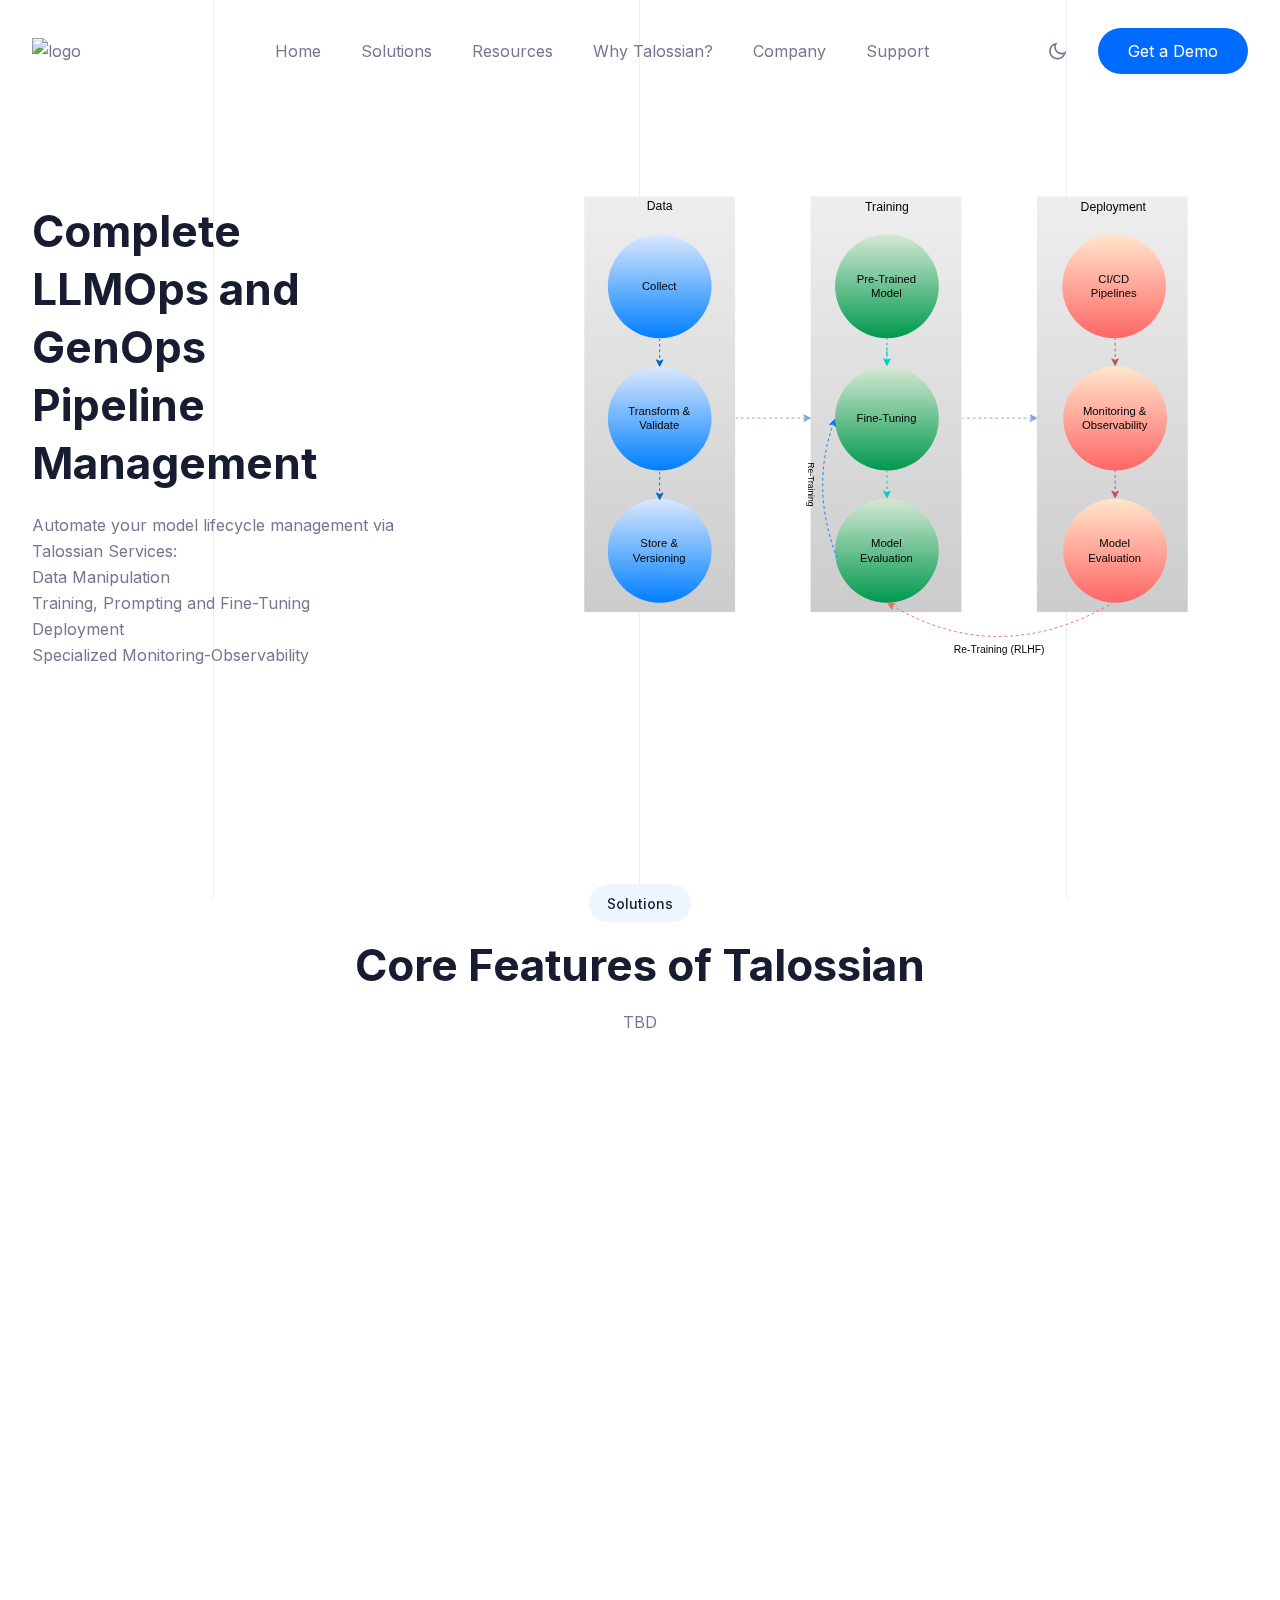
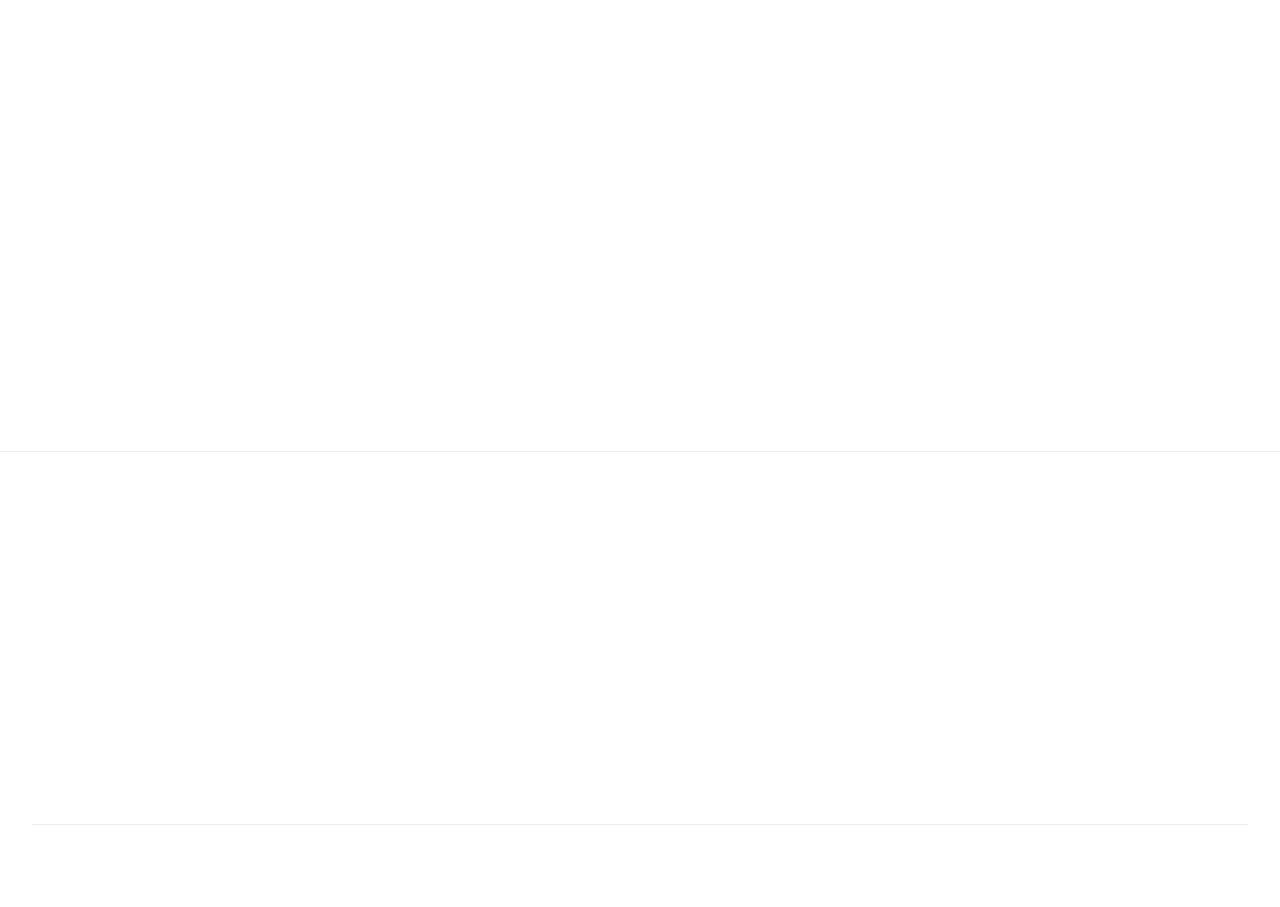
==== commit 8ab95a82: "init5" ====
--- a/index.html
+++ b/index.html
@@ -1 +1 @@
-<!DOCTYPE html><html lang="en"><head><meta charSet="utf-8"/><meta name="viewport" content="width=device-width, initial-scale=1"/><link rel="preload" href="/_next/static/media/a34f9d1faa5f3315-s.p.woff2" as="font" crossorigin="" type="font/woff2"/><link rel="stylesheet" href="/_next/static/css/7bc391780908b57e.css" crossorigin="" data-precedence="next"/><link rel="preload" as="script" fetchPriority="low" href="/_next/static/chunks/webpack-84247854456d3ee4.js" crossorigin=""/><script src="/_next/static/chunks/fd9d1056-f79a217f3f38d347.js" async="" crossorigin=""></script><script src="/_next/static/chunks/472-cdb7bb9f9694be59.js" async="" crossorigin=""></script><script src="/_next/static/chunks/main-app-ce281d8555633725.js" async="" crossorigin=""></script><script src="/_next/static/chunks/413-8d491deb9a2bdcfe.js" async=""></script><script src="/_next/static/chunks/486-e74c50ba8a4686aa.js" async=""></script><script src="/_next/static/chunks/326-eb6d9a58f0acb02c.js" async=""></script><script src="/_next/static/chunks/app/(site)/layout-aac11c1b83ae8079.js" async=""></script><script src="/_next/static/chunks/app/(site)/page-278891ec13b4a173.js" async=""></script><title>Talossian - Full LLMOps and GenOps Lifecycle Management</title><meta name="description" content="Talossian - Full LLMOps and GenOps Lifecycle Management"/><link rel="icon" href="/favicon.ico" type="image/x-icon" sizes="16x16"/><meta name="next-size-adjust"/><script src="/_next/static/chunks/polyfills-c67a75d1b6f99dc8.js" crossorigin="" noModule=""></script></head><body class="dark:bg-black __className_36bd41"><script>!function(){try{var d=document.documentElement,c=d.classList;c.remove('light','dark');var e=localStorage.getItem('theme');if(e){c.add(e|| '')}else{c.add('light');}if(e==='light'||e==='dark'||!e)d.style.colorScheme=e||'light'}catch(t){}}();</script><div class="fixed left-0 top-0 -z-20 flex h-full w-full items-center justify-around"><span class="flex h-full w-[1px] animate-line1 bg-stroke dark:bg-strokedark"></span><span class="flex h-full w-[1px] animate-line2 bg-stroke dark:bg-strokedark"></span><span class="flex h-full w-[1px] animate-line3 bg-stroke dark:bg-strokedark"></span></div><header class="fixed left-0 top-0 z-99999 w-full py-7 "><div class="relative mx-auto max-w-c-1390 items-center justify-between px-4 md:px-8 xl:flex 2xl:px-0"><div class="flex w-full items-center justify-between xl:w-1/4"><a href="/"><img alt="logo" loading="lazy" width="159.03" height="30" decoding="async" data-nimg="1" class="hidden w-full dark:block" style="color:transparent" srcSet="/_next/image?url=%2Fimages%2Flogo%2Flogo-dark.png&amp;w=256&amp;q=75 1x, /_next/image?url=%2Fimages%2Flogo%2Flogo-dark.png&amp;w=384&amp;q=75 2x" src="/_next/image?url=%2Fimages%2Flogo%2Flogo-dark.png&amp;w=384&amp;q=75"/><img alt="logo" loading="lazy" width="130" height="30" decoding="async" data-nimg="1" class="w-full dark:hidden" style="color:transparent" srcSet="/_next/image?url=%2Fimages%2Flogo%2Flogo-light.jpg&amp;w=256&amp;q=75 1x, /_next/image?url=%2Fimages%2Flogo%2Flogo-light.jpg&amp;w=384&amp;q=75 2x" src="/_next/image?url=%2Fimages%2Flogo%2Flogo-light.jpg&amp;w=384&amp;q=75"/></a><button aria-label="hamburger Toggler" class="block xl:hidden"><span class="relative block h-5.5 w-5.5 cursor-pointer"><span class="absolute right-0 block h-full w-full"><span class="relative left-0 top-0 my-1 block h-0.5 rounded-sm bg-black delay-[0] duration-200 ease-in-out dark:bg-white !w-full delay-300"></span><span class="relative left-0 top-0 my-1 block h-0.5 rounded-sm bg-black delay-150 duration-200 ease-in-out dark:bg-white delay-400 !w-full"></span><span class="relative left-0 top-0 my-1 block h-0.5 rounded-sm bg-black delay-200 duration-200 ease-in-out dark:bg-white !w-full delay-500"></span></span><span class="du-block absolute right-0 h-full w-full rotate-45"><span class="absolute left-2.5 top-0 block h-full w-0.5 rounded-sm bg-black delay-300 duration-200 ease-in-out dark:bg-white !h-0 delay-[0]"></span><span class="delay-400 absolute left-0 top-2.5 block h-0.5 w-full rounded-sm bg-black duration-200 ease-in-out dark:bg-white !h-0 delay-200"></span></span></span></button></div><div class="invisible h-0 w-full items-center justify-between xl:visible xl:flex xl:h-auto xl:w-full false"><nav><ul class="flex flex-col gap-5 xl:flex-row xl:items-center xl:gap-10"><li><a class="text-primary hover:text-primary" href="/">Home</a></li><li><a class="hover:text-primary" href="/#solutions">Solutions</a></li><li><a class="hover:text-primary" href="#">Resources</a></li><li><a class="hover:text-primary" href="#">Why Talossian?</a></li><li><a class="hover:text-primary" href="#">Company</a></li><li><a class="hover:text-primary" href="#">Support</a></li></ul></nav><div class="mt-7 flex items-center gap-6 xl:mt-0"><button aria-label="theme toggler" class="bg-gray-2 dark:bg-dark-bg absolute right-17 mr-1.5 flex cursor-pointer items-center justify-center rounded-full text-black dark:text-white lg:static"><img alt="logo" loading="lazy" width="21" height="21" decoding="async" data-nimg="1" class="dark:hidden" style="color:transparent" src="/images/icon/icon-moon.svg"/><img alt="logo" loading="lazy" width="22" height="22" decoding="async" data-nimg="1" class="hidden dark:block" style="color:transparent" src="/images/icon/icon-sun.svg"/></button><a class="flex items-center justify-center rounded-full bg-primary px-7.5 py-2.5 text-regular text-white duration-300 ease-in-out hover:bg-primaryho" href="#">Get a Demo</a></div></div></div></header><div><div style="position:fixed;z-index:9999;top:16px;left:16px;right:16px;bottom:16px;pointer-events:none"></div></div><main><section class="overflow-hidden pb-20 pt-35 md:pt-40 xl:pb-25 xl:pt-46"><div class="mx-auto max-w-c-1390 px-4 md:px-8 2xl:px-0"><div class="flex lg:items-center lg:gap-8 xl:gap-32.5"><div class=" md:w-1/3"><h4 class="mb-4.5 text-lg font-medium text-black dark:text-white"></h4><h4 class="mb-5 pr-16 text-3xl font-bold text-black dark:text-white xl:text-hero ">Complete LLMOps and GenOps Pipeline Management</h4>Automate your model lifecycle management via Talossian Services:<ul><li>Data Manipulation</li><li>Training, Prompting and Fine-Tuning</li><li>Deployment</li><li>Specialized Monitoring-Observability</li></ul></div><div class="animate_right hidden md:w-2/3 lg:block"><div class="relative 2xl:-mr-7.5"><img alt="shape" loading="lazy" decoding="async" data-nimg="fill" class="absolute -right-6.5 bottom-0 z-1" style="position:absolute;height:100%;width:100%;left:0;top:0;right:0;bottom:0;color:transparent" src="/images/flow1.svg"/><div class=" relative aspect-[700/444] w-full"></div></div></div></div></div></section><section id="solutions" class="py-20 lg:py-25 xl:py-30"><div class="mx-auto max-w-c-1315 px-4 md:px-8 xl:px-0"><div class="animate_top mx-auto text-center" style="opacity:0;transform:translateY(-20px) translateZ(0)"><div class="mb-4 inline-block rounded-full bg-zumthor px-4.5 py-1.5 dark:border dark:border-strokedark dark:bg-blacksection"><span class="text-sectiontitle font-medium text-black dark:text-white">Solutions</span></div><h2 class="mx-auto mb-4 text-3xl font-bold text-black dark:text-white md:w-4/5 xl:w-1/2 xl:text-sectiontitle3">Core Features of Talossian</h2><p class="mx-auto md:w-4/5 lg:w-3/5 xl:w-[46%]">TBD</p></div><div class="mt-12.5 grid grid-cols-1 gap-7.5 md:grid-cols-2 lg:mt-15 lg:grid-cols-3 xl:mt-20 xl:gap-12.5"><div class="animate_top z-40 rounded-lg border border-white bg-white p-7.5 shadow-solid-3 transition-all hover:shadow-solid-4 dark:border-strokedark dark:bg-blacksection dark:hover:bg-hoverdark xl:p-12.5" style="opacity:0;transform:translateY(-10px) translateZ(0)"><div class="relative flex h-16 w-16 items-center justify-center rounded-[4px] bg-primary"><img alt="title" loading="lazy" width="36" height="36" decoding="async" data-nimg="1" style="color:transparent" src="/images/icon/icon-01.svg"/></div><h3 class="mb-5 mt-7.5 text-xl font-semibold text-black dark:text-white xl:text-itemtitle">Model Collection</h3><p>Full LLM out-of-the box collection for every need. We support Hugging Face models and OpenAI endpoints.</p></div><div class="animate_top z-40 rounded-lg border border-white bg-white p-7.5 shadow-solid-3 transition-all hover:shadow-solid-4 dark:border-strokedark dark:bg-blacksection dark:hover:bg-hoverdark xl:p-12.5" style="opacity:0;transform:translateY(-10px) translateZ(0)"><div class="relative flex h-16 w-16 items-center justify-center rounded-[4px] bg-primary"><img alt="title" loading="lazy" width="36" height="36" decoding="async" data-nimg="1" style="color:transparent" src="/images/icon/icon-02.svg"/></div><h3 class="mb-5 mt-7.5 text-xl font-semibold text-black dark:text-white xl:text-itemtitle">Training Automation</h3><p>Automate Model Training and Delivery, via specialized CI/CD pipelines.</p></div><div class="animate_top z-40 rounded-lg border border-white bg-white p-7.5 shadow-solid-3 transition-all hover:shadow-solid-4 dark:border-strokedark dark:bg-blacksection dark:hover:bg-hoverdark xl:p-12.5" style="opacity:0;transform:translateY(-10px) translateZ(0)"><div class="relative flex h-16 w-16 items-center justify-center rounded-[4px] bg-primary"><img alt="title" loading="lazy" width="36" height="36" decoding="async" data-nimg="1" style="color:transparent" src="/images/icon/icon-03.svg"/></div><h3 class="mb-5 mt-7.5 text-xl font-semibold text-black dark:text-white xl:text-itemtitle">Lifecycle Management</h3><p>Continuous Re-Training and Fine-Tuning in periods. Sync with new data batches, and dynamic re-training cycles.</p></div><div class="animate_top z-40 rounded-lg border border-white bg-white p-7.5 shadow-solid-3 transition-all hover:shadow-solid-4 dark:border-strokedark dark:bg-blacksection dark:hover:bg-hoverdark xl:p-12.5" style="opacity:0;transform:translateY(-10px) translateZ(0)"><div class="relative flex h-16 w-16 items-center justify-center rounded-[4px] bg-primary"><img alt="title" loading="lazy" width="36" height="36" decoding="async" data-nimg="1" style="color:transparent" src="/images/icon/icon-04.svg"/></div><h3 class="mb-5 mt-7.5 text-xl font-semibold text-black dark:text-white xl:text-itemtitle">Data Flow</h3><p>Batching, validation and versioning of new data via HTTP endpoints, using popular open-source tools like Elastic Search and Mongo DB.</p></div><div class="animate_top z-40 rounded-lg border border-white bg-white p-7.5 shadow-solid-3 transition-all hover:shadow-solid-4 dark:border-strokedark dark:bg-blacksection dark:hover:bg-hoverdark xl:p-12.5" style="opacity:0;transform:translateY(-10px) translateZ(0)"><div class="relative flex h-16 w-16 items-center justify-center rounded-[4px] bg-primary"><img alt="title" loading="lazy" width="36" height="36" decoding="async" data-nimg="1" style="color:transparent" src="/images/icon/icon-05.svg"/></div><h3 class="mb-5 mt-7.5 text-xl font-semibold text-black dark:text-white xl:text-itemtitle">Monitoring &amp; Observability</h3><p>Advanced monitoring and tracing contributes to live feedback and evaluation of the model, and determines the need of further fine-tuning.</p></div><div class="animate_top z-40 rounded-lg border border-white bg-white p-7.5 shadow-solid-3 transition-all hover:shadow-solid-4 dark:border-strokedark dark:bg-blacksection dark:hover:bg-hoverdark xl:p-12.5" style="opacity:0;transform:translateY(-10px) translateZ(0)"><div class="relative flex h-16 w-16 items-center justify-center rounded-[4px] bg-primary"><img alt="title" loading="lazy" width="36" height="36" decoding="async" data-nimg="1" style="color:transparent" src="/images/icon/icon-06.svg"/></div><h3 class="mb-5 mt-7.5 text-xl font-semibold text-black dark:text-white xl:text-itemtitle">Prompt Engineering</h3><p>Advanced prompt engineering specializes pre-trained models to excel in specific contexts.</p></div></div></div></section></main><footer class="border-t border-stroke bg-white dark:border-strokedark dark:bg-blacksection"><div class="mx-auto max-w-c-1390 px-4 md:px-8 2xl:px-0"><div class="py-20 lg:py-25"><div class="flex flex-wrap gap-8 lg:justify-between lg:gap-0"><div class="animate_top w-1/2 lg:w-1/4" style="opacity:0;transform:translateY(-20px) translateZ(0)"><p class="mb-10 mt-5">Contact us for requests, offers and demos via e-mail:</p><p class="mb-1.5 text-sectiontitle uppercase tracking-[5px]">contact</p><a href="mailto:info@talossian.com" class="text-itemtitle font-medium text-black dark:text-white">info@talossian.com</a></div><div class="flex w-full flex-col gap-8 md:flex-row md:justify-between md:gap-0 lg:w-2/3 xl:w-7/12"><div class="animate_top" style="opacity:0;transform:translateY(-20px) translateZ(0)"></div><div class="animate_top" style="opacity:0;transform:translateY(-20px) translateZ(0)"></div><div class="animate_top" style="opacity:0;transform:translateY(-20px) translateZ(0)"></div></div></div></div><div class="flex flex-col flex-wrap items-center justify-center gap-5 border-t border-stroke py-7 dark:border-strokedark lg:flex-row lg:justify-between lg:gap-0"><div class="animate_top" style="opacity:0;transform:translateY(-20px) translateZ(0)"><ul class="flex items-center gap-8"><li><a href="#" class="hover:text-primary">Privacy Policy</a></li><li><a href="#" class="hover:text-primary">Support</a></li></ul></div><div class="animate_top" style="opacity:0;transform:translateY(-20px) translateZ(0)"><p>© <!-- -->2024<!-- --> Talossian P.C. All rights reserved.</p></div><div class="animate_top" style="opacity:0;transform:translateY(-20px) translateZ(0)"><ul class="flex items-center gap-5"><li><a href="#" aria-label="social icon"><svg class="fill-[#D1D8E0] transition-all duration-300 hover:fill-primary" width="24" height="24" viewBox="0 0 24 24" fill="none" xmlns="http://www.w3.org/2000/svg"><g clip-path="url(#clip0_48_1499)"><path d="M14 13.5H16.5L17.5 9.5H14V7.5C14 6.47 14 5.5 16 5.5H17.5V2.14C17.174 2.097 15.943 2 14.643 2C11.928 2 10 3.657 10 6.7V9.5H7V13.5H10V22H14V13.5Z" fill=""></path></g><defs><clipPath id="clip0_48_1499"><rect width="24" height="24" fill="white"></rect></clipPath></defs></svg></a></li><li><a href="#" aria-label="social icon"><svg class="fill-[#D1D8E0] transition-all duration-300 hover:fill-primary" width="24" height="24" viewBox="0 0 24 24" fill="none" xmlns="http://www.w3.org/2000/svg"><g clip-path="url(#clip0_48_1502)"><path d="M22.162 5.65593C21.3985 5.99362 20.589 6.2154 19.76 6.31393C20.6337 5.79136 21.2877 4.96894 21.6 3.99993C20.78 4.48793 19.881 4.82993 18.944 5.01493C18.3146 4.34151 17.4803 3.89489 16.5709 3.74451C15.6615 3.59413 14.7279 3.74842 13.9153 4.18338C13.1026 4.61834 12.4564 5.30961 12.0771 6.14972C11.6978 6.98983 11.6067 7.93171 11.818 8.82893C10.1551 8.74558 8.52832 8.31345 7.04328 7.56059C5.55823 6.80773 4.24812 5.75098 3.19799 4.45893C2.82628 5.09738 2.63095 5.82315 2.63199 6.56193C2.63199 8.01193 3.36999 9.29293 4.49199 10.0429C3.828 10.022 3.17862 9.84271 2.59799 9.51993V9.57193C2.59819 10.5376 2.93236 11.4735 3.54384 12.221C4.15532 12.9684 5.00647 13.4814 5.95299 13.6729C5.33661 13.84 4.6903 13.8646 4.06299 13.7449C4.32986 14.5762 4.85 15.3031 5.55058 15.824C6.25117 16.345 7.09712 16.6337 7.96999 16.6499C7.10247 17.3313 6.10917 17.8349 5.04687 18.1321C3.98458 18.4293 2.87412 18.5142 1.77899 18.3819C3.69069 19.6114 5.91609 20.2641 8.18899 20.2619C15.882 20.2619 20.089 13.8889 20.089 8.36193C20.089 8.18193 20.084 7.99993 20.076 7.82193C20.8949 7.2301 21.6016 6.49695 22.163 5.65693L22.162 5.65593Z" fill=""></path></g><defs><clipPath id="clip0_48_1502"><rect width="24" height="24" fill="white"></rect></clipPath></defs></svg></a></li><li><a href="#" aria-label="social icon"><svg class="fill-[#D1D8E0] transition-all duration-300 hover:fill-primary" width="24" height="24" viewBox="0 0 24 24" fill="none" xmlns="http://www.w3.org/2000/svg"><g clip-path="url(#clip0_48_1505)"><path d="M6.94 5.00002C6.93974 5.53046 6.72877 6.03906 6.35351 6.41394C5.97825 6.78883 5.46944 6.99929 4.939 6.99902C4.40857 6.99876 3.89997 6.78779 3.52508 6.41253C3.1502 6.03727 2.93974 5.52846 2.94 4.99802C2.94027 4.46759 3.15124 3.95899 3.5265 3.5841C3.90176 3.20922 4.41057 2.99876 4.941 2.99902C5.47144 2.99929 5.98004 3.21026 6.35492 3.58552C6.72981 3.96078 6.94027 4.46959 6.94 5.00002ZM7 8.48002H3V21H7V8.48002ZM13.32 8.48002H9.34V21H13.28V14.43C13.28 10.77 18.05 10.43 18.05 14.43V21H22V13.07C22 6.90002 14.94 7.13002 13.28 10.16L13.32 8.48002Z" fill=""></path></g><defs><clipPath id="clip0_48_1505"><rect width="24" height="24" fill="white"></rect></clipPath></defs></svg></a></li><li><a href="#" aria-label="social icon"><svg class="fill-[#D1D8E0] transition-all duration-300 hover:fill-primary" width="24" height="24" viewBox="0 0 24 24" xmlns="http://www.w3.org/2000/svg"><g clip-path="url(#clip0_48_1508)"><path d="M7.443 5.3501C8.082 5.3501 8.673 5.4001 9.213 5.5481C9.70301 5.63814 10.1708 5.82293 10.59 6.0921C10.984 6.3391 11.279 6.6861 11.475 7.1311C11.672 7.5761 11.77 8.1211 11.77 8.7141C11.77 9.4071 11.623 10.0001 11.279 10.4451C10.984 10.8911 10.492 11.2861 9.902 11.5831C10.738 11.8311 11.377 12.2761 11.77 12.8691C12.164 13.4631 12.41 14.2051 12.41 15.0461C12.41 15.7391 12.262 16.3321 12.016 16.8271C11.77 17.3221 11.377 17.7671 10.934 18.0641C10.4528 18.3825 9.92084 18.6165 9.361 18.7561C8.771 18.9051 8.181 19.0041 7.591 19.0041H1V5.3501H7.443ZM7.049 10.8901C7.59 10.8901 8.033 10.7421 8.377 10.4951C8.721 10.2481 8.869 9.8021 8.869 9.2581C8.869 8.9611 8.819 8.6641 8.721 8.4671C8.623 8.2691 8.475 8.1201 8.279 7.9721C8.082 7.8731 7.885 7.7741 7.639 7.7251C7.393 7.6751 7.148 7.6751 6.852 7.6751H4V10.8911H7.05L7.049 10.8901ZM7.197 16.7281C7.492 16.7281 7.787 16.6781 8.033 16.6291C8.28138 16.5819 8.51628 16.4805 8.721 16.3321C8.92139 16.1873 9.08903 16.002 9.213 15.7881C9.311 15.5411 9.41 15.2441 9.41 14.8981C9.41 14.2051 9.213 13.7101 8.82 13.3641C8.426 13.0671 7.885 12.9191 7.246 12.9191H4V16.7291H7.197V16.7281ZM16.689 16.6781C17.082 17.0741 17.672 17.2721 18.459 17.2721C19 17.2721 19.492 17.1241 19.885 16.8771C20.279 16.5801 20.525 16.2831 20.623 15.9861H23.033C22.639 17.1731 22.049 18.0141 21.263 18.5581C20.475 19.0531 19.541 19.3501 18.41 19.3501C17.6864 19.3523 16.9688 19.2179 16.295 18.9541C15.6887 18.7266 15.148 18.3529 14.721 17.8661C14.2643 17.4107 13.9267 16.8498 13.738 16.2331C13.492 15.5901 13.393 14.8981 13.393 14.1061C13.393 13.3641 13.492 12.6721 13.738 12.0281C13.9745 11.4082 14.3245 10.8378 14.77 10.3461C15.213 9.9011 15.754 9.5061 16.344 9.2581C17.0007 8.99416 17.7022 8.85969 18.41 8.8621C19.246 8.8621 19.984 9.0111 20.623 9.3571C21.263 9.7031 21.754 10.0991 22.148 10.6931C22.5499 11.2636 22.8494 11.8998 23.033 12.5731C23.131 13.2651 23.18 13.9581 23.131 14.7491H16C16 15.5411 16.295 16.2831 16.689 16.6791V16.6781ZM19.787 11.4841C19.443 11.1381 18.902 10.9401 18.262 10.9401C17.82 10.9401 17.475 11.0391 17.18 11.1871C16.885 11.3361 16.689 11.5341 16.492 11.7321C16.311 11.9234 16.1912 12.1643 16.148 12.4241C16.098 12.6721 16.049 12.8691 16.049 13.0671H20.475C20.377 12.3251 20.131 11.8311 19.787 11.4841V11.4841ZM15.459 6.2901H20.967V7.6261H15.46V6.2901H15.459Z"></path></g><defs><clipPath id="clip0_48_1508"><rect width="24" height="24" fill="white"></rect></clipPath></defs></svg></a></li></ul></div></div></div></footer><div class="fixed bottom-8 right-8 z-[99]"></div><script src="/_next/static/chunks/webpack-84247854456d3ee4.js" crossorigin="" async=""></script><script>(self.__next_f=self.__next_f||[]).push([0]);self.__next_f.push([2,null])</script><script>self.__next_f.push([1,"0:\"$L1\"\n"])</script><script>self.__next_f.push([1,"2:HL[\"/_next/static/media/a34f9d1faa5f3315-s.p.woff2\",\"font\",{\"crossOrigin\":\"\",\"type\":\"font/woff2\"}]\n3:HL[\"/_next/static/css/7bc391780908b57e.css\",\"style\",{\"crossOrigin\":\"\"}]\n"])</script><script>self.__next_f.push([1,"4:I[3728,[],\"\"]\n6:I[9928,[],\"\"]\n7:I[6954,[],\"\"]\n8:I[7264,[],\"\"]\n9:I[1182,[\"413\",\"static/chunks/413-8d491deb9a2bdcfe.js\",\"486\",\"static/chunks/486-e74c50ba8a4686aa.js\",\"326\",\"static/chunks/326-eb6d9a58f0acb02c.js\",\"457\",\"static/chunks/app/(site)/layout-aac11c1b83ae8079.js\"],\"\"]\nb:I[9379,[\"413\",\"static/chunks/413-8d491deb9a2bdcfe.js\",\"486\",\"static/chunks/486-e74c50ba8a4686aa.js\",\"502\",\"static/chunks/app/(site)/page-278891ec13b4a173.js\"],\"\"]\nc:I[5087,[\"413\",\"static/chunks/413-8d491deb9a2bdcfe.js\",\"486\",\"static/"])</script><script>self.__next_f.push([1,"chunks/486-e74c50ba8a4686aa.js\",\"502\",\"static/chunks/app/(site)/page-278891ec13b4a173.js\"],\"\"]\n"])</script><script>self.__next_f.push([1,"1:[[],[\"$\",\"$L4\",null,{\"buildId\":\"3pJMEDy7Lvp5ffLFIsecR\",\"assetPrefix\":\"\",\"initialCanonicalUrl\":\"/\",\"initialTree\":[\"\",{\"children\":[\"(site)\",{\"children\":[\"__PAGE__\",{}]},\"$undefined\",\"$undefined\",true]}],\"initialHead\":[false,\"$L5\"],\"globalErrorComponent\":\"$6\",\"children\":[\"$\",\"$L7\",null,{\"parallelRouterKey\":\"children\",\"segmentPath\":[\"children\"],\"loading\":\"$undefined\",\"loadingStyles\":\"$undefined\",\"hasLoading\":false,\"error\":\"$undefined\",\"errorStyles\":\"$undefined\",\"template\":[\"$\",\"$L8\",null,{}],\"templateStyles\":\"$undefined\",\"notFound\":[[\"$\",\"title\",null,{\"children\":\"404: This page could not be found.\"}],[\"$\",\"div\",null,{\"style\":{\"fontFamily\":\"system-ui,\\\"Segoe UI\\\",Roboto,Helvetica,Arial,sans-serif,\\\"Apple Color Emoji\\\",\\\"Segoe UI Emoji\\\"\",\"height\":\"100vh\",\"textAlign\":\"center\",\"display\":\"flex\",\"flexDirection\":\"column\",\"alignItems\":\"center\",\"justifyContent\":\"center\"},\"children\":[\"$\",\"div\",null,{\"children\":[[\"$\",\"style\",null,{\"dangerouslySetInnerHTML\":{\"__html\":\"body{color:#000;background:#fff;margin:0}.next-error-h1{border-right:1px solid rgba(0,0,0,.3)}@media (prefers-color-scheme:dark){body{color:#fff;background:#000}.next-error-h1{border-right:1px solid rgba(255,255,255,.3)}}\"}}],[\"$\",\"h1\",null,{\"className\":\"next-error-h1\",\"style\":{\"display\":\"inline-block\",\"margin\":\"0 20px 0 0\",\"padding\":\"0 23px 0 0\",\"fontSize\":24,\"fontWeight\":500,\"verticalAlign\":\"top\",\"lineHeight\":\"49px\"},\"children\":\"404\"}],[\"$\",\"div\",null,{\"style\":{\"display\":\"inline-block\"},\"children\":[\"$\",\"h2\",null,{\"style\":{\"fontSize\":14,\"fontWeight\":400,\"lineHeight\":\"49px\",\"margin\":0},\"children\":\"This page could not be found.\"}]}]]}]}]],\"notFoundStyles\":[],\"childProp\":{\"current\":[null,[\"$\",\"$L9\",null,{\"children\":[\"$\",\"$L7\",null,{\"parallelRouterKey\":\"children\",\"segmentPath\":[\"children\",\"(site)\",\"children\"],\"loading\":\"$undefined\",\"loadingStyles\":\"$undefined\",\"hasLoading\":false,\"error\":\"$undefined\",\"errorStyles\":\"$undefined\",\"template\":[\"$\",\"$L8\",null,{}],\"templateStyles\":\"$undefined\",\"notFound\":[[\"$\",\"title\",null,{\"children\":\"404: This page could not be found.\"}],[\"$\",\"div\",null,{\"style\":{\"fontFamily\":\"system-ui,\\\"Segoe UI\\\",Roboto,Helvetica,Arial,sans-serif,\\\"Apple Color Emoji\\\",\\\"Segoe UI Emoji\\\"\",\"height\":\"100vh\",\"textAlign\":\"center\",\"display\":\"flex\",\"flexDirection\":\"column\",\"alignItems\":\"center\",\"justifyContent\":\"center\"},\"children\":[\"$\",\"div\",null,{\"children\":[[\"$\",\"style\",null,{\"dangerouslySetInnerHTML\":{\"__html\":\"body{color:#000;background:#fff;margin:0}.next-error-h1{border-right:1px solid rgba(0,0,0,.3)}@media (prefers-color-scheme:dark){body{color:#fff;background:#000}.next-error-h1{border-right:1px solid rgba(255,255,255,.3)}}\"}}],[\"$\",\"h1\",null,{\"className\":\"next-error-h1\",\"style\":{\"display\":\"inline-block\",\"margin\":\"0 20px 0 0\",\"padding\":\"0 23px 0 0\",\"fontSize\":24,\"fontWeight\":500,\"verticalAlign\":\"top\",\"lineHeight\":\"49px\"},\"children\":\"404\"}],[\"$\",\"div\",null,{\"style\":{\"display\":\"inline-block\"},\"children\":[\"$\",\"h2\",null,{\"style\":{\"fontSize\":14,\"fontWeight\":400,\"lineHeight\":\"49px\",\"margin\":0},\"children\":\"This page could not be found.\"}]}]]}]}]],\"notFoundStyles\":[],\"childProp\":{\"current\":[\"$La\",[\"$\",\"main\",null,{\"children\":[[\"$\",\"$Lb\",null,{}],[\"$\",\"$Lc\",null,{}]]}],null],\"segment\":\"__PAGE__\"},\"styles\":[]}],\"params\":{}}],null],\"segment\":\"(site)\"},\"styles\":[[\"$\",\"link\",\"0\",{\"rel\":\"stylesheet\",\"href\":\"/_next/static/css/7bc391780908b57e.css\",\"precedence\":\"next\",\"crossOrigin\":\"\"}]]}]}]]\n"])</script><script>self.__next_f.push([1,"5:[[\"$\",\"meta\",\"0\",{\"charSet\":\"utf-8\"}],[\"$\",\"title\",\"1\",{\"children\":\"Talossian - Full LLMOps and GenOps Lifecycle Management\"}],[\"$\",\"meta\",\"2\",{\"name\":\"description\",\"content\":\"Talossian - Full LLMOps and GenOps Lifecycle Management\"}],[\"$\",\"meta\",\"3\",{\"name\":\"viewport\",\"content\":\"width=device-width, initial-scale=1\"}],[\"$\",\"link\",\"4\",{\"rel\":\"icon\",\"href\":\"/favicon.ico\",\"type\":\"image/x-icon\",\"sizes\":\"16x16\"}],[\"$\",\"meta\",\"5\",{\"name\":\"next-size-adjust\"}]]\na:null\n"])</script></body></html>+<!DOCTYPE html><html lang="en"><head><meta charSet="utf-8"/><meta name="viewport" content="width=device-width, initial-scale=1"/><link rel="preload" href="/_next/static/media/a34f9d1faa5f3315-s.p.woff2" as="font" crossorigin="" type="font/woff2"/><link rel="stylesheet" href="/_next/static/css/7bc391780908b57e.css" crossorigin="" data-precedence="next"/><link rel="preload" as="script" fetchPriority="low" href="/_next/static/chunks/webpack-84247854456d3ee4.js" crossorigin=""/><script src="/_next/static/chunks/fd9d1056-f79a217f3f38d347.js" async="" crossorigin=""></script><script src="/_next/static/chunks/472-cdb7bb9f9694be59.js" async="" crossorigin=""></script><script src="/_next/static/chunks/main-app-ce281d8555633725.js" async="" crossorigin=""></script><script src="/_next/static/chunks/413-8d491deb9a2bdcfe.js" async=""></script><script src="/_next/static/chunks/486-e74c50ba8a4686aa.js" async=""></script><script src="/_next/static/chunks/326-eb6d9a58f0acb02c.js" async=""></script><script src="/_next/static/chunks/app/(site)/layout-aac11c1b83ae8079.js" async=""></script><script src="/_next/static/chunks/app/(site)/page-278891ec13b4a173.js" async=""></script><title>Talossian - Full LLMOps and GenOps Lifecycle Management</title><meta name="description" content="Talossian - Full LLMOps and GenOps Lifecycle Management"/><link rel="icon" href="/favicon.ico" type="image/x-icon" sizes="16x16"/><meta name="next-size-adjust"/><script src="/_next/static/chunks/polyfills-c67a75d1b6f99dc8.js" crossorigin="" noModule=""></script></head><body class="dark:bg-black __className_36bd41"><script>!function(){try{var d=document.documentElement,c=d.classList;c.remove('light','dark');var e=localStorage.getItem('theme');if(e){c.add(e|| '')}else{c.add('light');}if(e==='light'||e==='dark'||!e)d.style.colorScheme=e||'light'}catch(t){}}();</script><div class="fixed left-0 top-0 -z-20 flex h-full w-full items-center justify-around"><span class="flex h-full w-[1px] animate-line1 bg-stroke dark:bg-strokedark"></span><span class="flex h-full w-[1px] animate-line2 bg-stroke dark:bg-strokedark"></span><span class="flex h-full w-[1px] animate-line3 bg-stroke dark:bg-strokedark"></span></div><header class="fixed left-0 top-0 z-99999 w-full py-7 "><div class="relative mx-auto max-w-c-1390 items-center justify-between px-4 md:px-8 xl:flex 2xl:px-0"><div class="flex w-full items-center justify-between xl:w-1/4"><a href="/"><img alt="logo" loading="lazy" width="159.03" height="30" decoding="async" data-nimg="1" class="hidden w-full dark:block" style="color:transparent" srcSet="/_next/image?url=%2Fimages%2Flogo%2Flogo-dark.png&amp;w=256&amp;q=75 1x, /_next/image?url=%2Fimages%2Flogo%2Flogo-dark.png&amp;w=384&amp;q=75 2x" src="/_next/image?url=%2Fimages%2Flogo%2Flogo-dark.png&amp;w=384&amp;q=75"/><img alt="logo" loading="lazy" width="130" height="30" decoding="async" data-nimg="1" class="w-full dark:hidden" style="color:transparent" srcSet="/_next/image?url=%2Fimages%2Flogo%2Flogo-light.jpg&amp;w=256&amp;q=75 1x, /_next/image?url=%2Fimages%2Flogo%2Flogo-light.jpg&amp;w=384&amp;q=75 2x" src="/_next/image?url=%2Fimages%2Flogo%2Flogo-light.jpg&amp;w=384&amp;q=75"/></a><button aria-label="hamburger Toggler" class="block xl:hidden"><span class="relative block h-5.5 w-5.5 cursor-pointer"><span class="absolute right-0 block h-full w-full"><span class="relative left-0 top-0 my-1 block h-0.5 rounded-sm bg-black delay-[0] duration-200 ease-in-out dark:bg-white !w-full delay-300"></span><span class="relative left-0 top-0 my-1 block h-0.5 rounded-sm bg-black delay-150 duration-200 ease-in-out dark:bg-white delay-400 !w-full"></span><span class="relative left-0 top-0 my-1 block h-0.5 rounded-sm bg-black delay-200 duration-200 ease-in-out dark:bg-white !w-full delay-500"></span></span><span class="du-block absolute right-0 h-full w-full rotate-45"><span class="absolute left-2.5 top-0 block h-full w-0.5 rounded-sm bg-black delay-300 duration-200 ease-in-out dark:bg-white !h-0 delay-[0]"></span><span class="delay-400 absolute left-0 top-2.5 block h-0.5 w-full rounded-sm bg-black duration-200 ease-in-out dark:bg-white !h-0 delay-200"></span></span></span></button></div><div class="invisible h-0 w-full items-center justify-between xl:visible xl:flex xl:h-auto xl:w-full false"><nav><ul class="flex flex-col gap-5 xl:flex-row xl:items-center xl:gap-10"><li><a class="text-primary hover:text-primary" href="/">Home</a></li><li><a class="hover:text-primary" href="/#solutions">Solutions</a></li><li><a class="hover:text-primary" href="#">Resources</a></li><li><a class="hover:text-primary" href="#">Why Talossian?</a></li><li><a class="hover:text-primary" href="#">Company</a></li><li><a class="hover:text-primary" href="#">Support</a></li></ul></nav><div class="mt-7 flex items-center gap-6 xl:mt-0"><button aria-label="theme toggler" class="bg-gray-2 dark:bg-dark-bg absolute right-17 mr-1.5 flex cursor-pointer items-center justify-center rounded-full text-black dark:text-white lg:static"><img alt="logo" loading="lazy" width="21" height="21" decoding="async" data-nimg="1" class="dark:hidden" style="color:transparent" src="/images/icon/icon-moon.svg"/><img alt="logo" loading="lazy" width="22" height="22" decoding="async" data-nimg="1" class="hidden dark:block" style="color:transparent" src="/images/icon/icon-sun.svg"/></button><a class="flex items-center justify-center rounded-full bg-primary px-7.5 py-2.5 text-regular text-white duration-300 ease-in-out hover:bg-primaryho" href="#">Get a Demo</a></div></div></div></header><div><div style="position:fixed;z-index:9999;top:16px;left:16px;right:16px;bottom:16px;pointer-events:none"></div></div><main><section class="overflow-hidden pb-20 pt-35 md:pt-40 xl:pb-25 xl:pt-46"><div class="mx-auto max-w-c-1390 px-4 md:px-8 2xl:px-0"><div class="flex lg:items-center lg:gap-8 xl:gap-32.5"><div class=" md:w-1/3"><h4 class="mb-4.5 text-lg font-medium text-black dark:text-white"></h4><h4 class="mb-5 pr-16 text-3xl font-bold text-black dark:text-white xl:text-hero ">Complete LLMOps and GenOps Pipeline Management</h4>Automate your model lifecycle management via Talossian Services:<ul><li>Data Manipulation</li><li>Training, Prompting and Fine-Tuning</li><li>Deployment</li><li>Specialized Monitoring-Observability</li></ul></div><div class="animate_right hidden md:w-2/3 lg:block"><div class="relative 2xl:-mr-7.5"><img alt="shape" loading="lazy" decoding="async" data-nimg="fill" class="absolute -right-6.5 bottom-0 z-1" style="position:absolute;height:100%;width:100%;left:0;top:0;right:0;bottom:0;color:transparent" src="/images/flow1.svg"/><div class=" relative aspect-[700/444] w-full"></div></div></div></div></div></section><section id="solutions" class="py-20 lg:py-25 xl:py-30"><div class="mx-auto max-w-c-1315 px-4 md:px-8 xl:px-0"><div class="animate_top mx-auto text-center" style="opacity:0;transform:translateY(-20px) translateZ(0)"><div class="mb-4 inline-block rounded-full bg-zumthor px-4.5 py-1.5 dark:border dark:border-strokedark dark:bg-blacksection"><span class="text-sectiontitle font-medium text-black dark:text-white">Solutions</span></div><h2 class="mx-auto mb-4 text-3xl font-bold text-black dark:text-white md:w-4/5 xl:w-1/2 xl:text-sectiontitle3">Core Features of Talossian</h2><p class="mx-auto md:w-4/5 lg:w-3/5 xl:w-[46%]">TBD</p></div><div class="mt-12.5 grid grid-cols-1 gap-7.5 md:grid-cols-2 lg:mt-15 lg:grid-cols-3 xl:mt-20 xl:gap-12.5"><div class="animate_top z-40 rounded-lg border border-white bg-white p-7.5 shadow-solid-3 transition-all hover:shadow-solid-4 dark:border-strokedark dark:bg-blacksection dark:hover:bg-hoverdark xl:p-12.5" style="opacity:0;transform:translateY(-10px) translateZ(0)"><div class="relative flex h-16 w-16 items-center justify-center rounded-[4px] bg-primary"><img alt="title" loading="lazy" width="36" height="36" decoding="async" data-nimg="1" style="color:transparent" src="/images/icon/icon-01.svg"/></div><h3 class="mb-5 mt-7.5 text-xl font-semibold text-black dark:text-white xl:text-itemtitle">Model Collection</h3><p>Full LLM out-of-the box collection for every need. We support Hugging Face models and OpenAI endpoints.</p></div><div class="animate_top z-40 rounded-lg border border-white bg-white p-7.5 shadow-solid-3 transition-all hover:shadow-solid-4 dark:border-strokedark dark:bg-blacksection dark:hover:bg-hoverdark xl:p-12.5" style="opacity:0;transform:translateY(-10px) translateZ(0)"><div class="relative flex h-16 w-16 items-center justify-center rounded-[4px] bg-primary"><img alt="title" loading="lazy" width="36" height="36" decoding="async" data-nimg="1" style="color:transparent" src="/images/icon/icon-02.svg"/></div><h3 class="mb-5 mt-7.5 text-xl font-semibold text-black dark:text-white xl:text-itemtitle">Training Automation</h3><p>Automate Model Training and Delivery, via specialized CI/CD pipelines.</p></div><div class="animate_top z-40 rounded-lg border border-white bg-white p-7.5 shadow-solid-3 transition-all hover:shadow-solid-4 dark:border-strokedark dark:bg-blacksection dark:hover:bg-hoverdark xl:p-12.5" style="opacity:0;transform:translateY(-10px) translateZ(0)"><div class="relative flex h-16 w-16 items-center justify-center rounded-[4px] bg-primary"><img alt="title" loading="lazy" width="36" height="36" decoding="async" data-nimg="1" style="color:transparent" src="/images/icon/icon-03.svg"/></div><h3 class="mb-5 mt-7.5 text-xl font-semibold text-black dark:text-white xl:text-itemtitle">Lifecycle Management</h3><p>Continuous Re-Training and Fine-Tuning in periods. Sync with new data batches, and dynamic re-training cycles.</p></div><div class="animate_top z-40 rounded-lg border border-white bg-white p-7.5 shadow-solid-3 transition-all hover:shadow-solid-4 dark:border-strokedark dark:bg-blacksection dark:hover:bg-hoverdark xl:p-12.5" style="opacity:0;transform:translateY(-10px) translateZ(0)"><div class="relative flex h-16 w-16 items-center justify-center rounded-[4px] bg-primary"><img alt="title" loading="lazy" width="36" height="36" decoding="async" data-nimg="1" style="color:transparent" src="/images/icon/icon-04.svg"/></div><h3 class="mb-5 mt-7.5 text-xl font-semibold text-black dark:text-white xl:text-itemtitle">Data Flow</h3><p>Batching, validation and versioning of new data via HTTP endpoints, using popular open-source tools like Elastic Search and Mongo DB.</p></div><div class="animate_top z-40 rounded-lg border border-white bg-white p-7.5 shadow-solid-3 transition-all hover:shadow-solid-4 dark:border-strokedark dark:bg-blacksection dark:hover:bg-hoverdark xl:p-12.5" style="opacity:0;transform:translateY(-10px) translateZ(0)"><div class="relative flex h-16 w-16 items-center justify-center rounded-[4px] bg-primary"><img alt="title" loading="lazy" width="36" height="36" decoding="async" data-nimg="1" style="color:transparent" src="/images/icon/icon-05.svg"/></div><h3 class="mb-5 mt-7.5 text-xl font-semibold text-black dark:text-white xl:text-itemtitle">Monitoring &amp; Observability</h3><p>Advanced monitoring and tracing contributes to live feedback and evaluation of the model, and determines the need of further fine-tuning.</p></div><div class="animate_top z-40 rounded-lg border border-white bg-white p-7.5 shadow-solid-3 transition-all hover:shadow-solid-4 dark:border-strokedark dark:bg-blacksection dark:hover:bg-hoverdark xl:p-12.5" style="opacity:0;transform:translateY(-10px) translateZ(0)"><div class="relative flex h-16 w-16 items-center justify-center rounded-[4px] bg-primary"><img alt="title" loading="lazy" width="36" height="36" decoding="async" data-nimg="1" style="color:transparent" src="/images/icon/icon-06.svg"/></div><h3 class="mb-5 mt-7.5 text-xl font-semibold text-black dark:text-white xl:text-itemtitle">Prompt Engineering</h3><p>Advanced prompt engineering specializes pre-trained models to excel in specific contexts.</p></div></div></div></section></main><footer class="border-t border-stroke bg-white dark:border-strokedark dark:bg-blacksection"><div class="mx-auto max-w-c-1390 px-4 md:px-8 2xl:px-0"><div class="py-20 lg:py-25"><div class="flex flex-wrap gap-8 lg:justify-between lg:gap-0"><div class="animate_top w-1/2 lg:w-1/4" style="opacity:0;transform:translateY(-20px) translateZ(0)"><p class="mb-10 mt-5">Contact us for requests, offers and demos via e-mail:</p><p class="mb-1.5 text-sectiontitle uppercase tracking-[5px]">contact</p><a href="mailto:info@talossian.com" class="text-itemtitle font-medium text-black dark:text-white">info@talossian.com</a></div><div class="flex w-full flex-col gap-8 md:flex-row md:justify-between md:gap-0 lg:w-2/3 xl:w-7/12"><div class="animate_top" style="opacity:0;transform:translateY(-20px) translateZ(0)"></div><div class="animate_top" style="opacity:0;transform:translateY(-20px) translateZ(0)"></div><div class="animate_top" style="opacity:0;transform:translateY(-20px) translateZ(0)"></div></div></div></div><div class="flex flex-col flex-wrap items-center justify-center gap-5 border-t border-stroke py-7 dark:border-strokedark lg:flex-row lg:justify-between lg:gap-0"><div class="animate_top" style="opacity:0;transform:translateY(-20px) translateZ(0)"><ul class="flex items-center gap-8"><li><a href="#" class="hover:text-primary">Privacy Policy</a></li><li><a href="#" class="hover:text-primary">Support</a></li></ul></div><div class="animate_top" style="opacity:0;transform:translateY(-20px) translateZ(0)"><p>© <!-- -->2024<!-- --> Talossian P.C. All rights reserved.</p></div><div class="animate_top" style="opacity:0;transform:translateY(-20px) translateZ(0)"><ul class="flex items-center gap-5"><li><a href="#" aria-label="social icon"><svg class="fill-[#D1D8E0] transition-all duration-300 hover:fill-primary" width="24" height="24" viewBox="0 0 24 24" fill="none" xmlns="http://www.w3.org/2000/svg"><g clip-path="url(#clip0_48_1499)"><path d="M14 13.5H16.5L17.5 9.5H14V7.5C14 6.47 14 5.5 16 5.5H17.5V2.14C17.174 2.097 15.943 2 14.643 2C11.928 2 10 3.657 10 6.7V9.5H7V13.5H10V22H14V13.5Z" fill=""></path></g><defs><clipPath id="clip0_48_1499"><rect width="24" height="24" fill="white"></rect></clipPath></defs></svg></a></li><li><a href="#" aria-label="social icon"><svg class="fill-[#D1D8E0] transition-all duration-300 hover:fill-primary" width="24" height="24" viewBox="0 0 24 24" fill="none" xmlns="http://www.w3.org/2000/svg"><g clip-path="url(#clip0_48_1502)"><path d="M22.162 5.65593C21.3985 5.99362 20.589 6.2154 19.76 6.31393C20.6337 5.79136 21.2877 4.96894 21.6 3.99993C20.78 4.48793 19.881 4.82993 18.944 5.01493C18.3146 4.34151 17.4803 3.89489 16.5709 3.74451C15.6615 3.59413 14.7279 3.74842 13.9153 4.18338C13.1026 4.61834 12.4564 5.30961 12.0771 6.14972C11.6978 6.98983 11.6067 7.93171 11.818 8.82893C10.1551 8.74558 8.52832 8.31345 7.04328 7.56059C5.55823 6.80773 4.24812 5.75098 3.19799 4.45893C2.82628 5.09738 2.63095 5.82315 2.63199 6.56193C2.63199 8.01193 3.36999 9.29293 4.49199 10.0429C3.828 10.022 3.17862 9.84271 2.59799 9.51993V9.57193C2.59819 10.5376 2.93236 11.4735 3.54384 12.221C4.15532 12.9684 5.00647 13.4814 5.95299 13.6729C5.33661 13.84 4.6903 13.8646 4.06299 13.7449C4.32986 14.5762 4.85 15.3031 5.55058 15.824C6.25117 16.345 7.09712 16.6337 7.96999 16.6499C7.10247 17.3313 6.10917 17.8349 5.04687 18.1321C3.98458 18.4293 2.87412 18.5142 1.77899 18.3819C3.69069 19.6114 5.91609 20.2641 8.18899 20.2619C15.882 20.2619 20.089 13.8889 20.089 8.36193C20.089 8.18193 20.084 7.99993 20.076 7.82193C20.8949 7.2301 21.6016 6.49695 22.163 5.65693L22.162 5.65593Z" fill=""></path></g><defs><clipPath id="clip0_48_1502"><rect width="24" height="24" fill="white"></rect></clipPath></defs></svg></a></li><li><a href="#" aria-label="social icon"><svg class="fill-[#D1D8E0] transition-all duration-300 hover:fill-primary" width="24" height="24" viewBox="0 0 24 24" fill="none" xmlns="http://www.w3.org/2000/svg"><g clip-path="url(#clip0_48_1505)"><path d="M6.94 5.00002C6.93974 5.53046 6.72877 6.03906 6.35351 6.41394C5.97825 6.78883 5.46944 6.99929 4.939 6.99902C4.40857 6.99876 3.89997 6.78779 3.52508 6.41253C3.1502 6.03727 2.93974 5.52846 2.94 4.99802C2.94027 4.46759 3.15124 3.95899 3.5265 3.5841C3.90176 3.20922 4.41057 2.99876 4.941 2.99902C5.47144 2.99929 5.98004 3.21026 6.35492 3.58552C6.72981 3.96078 6.94027 4.46959 6.94 5.00002ZM7 8.48002H3V21H7V8.48002ZM13.32 8.48002H9.34V21H13.28V14.43C13.28 10.77 18.05 10.43 18.05 14.43V21H22V13.07C22 6.90002 14.94 7.13002 13.28 10.16L13.32 8.48002Z" fill=""></path></g><defs><clipPath id="clip0_48_1505"><rect width="24" height="24" fill="white"></rect></clipPath></defs></svg></a></li><li><a href="#" aria-label="social icon"><svg class="fill-[#D1D8E0] transition-all duration-300 hover:fill-primary" width="24" height="24" viewBox="0 0 24 24" xmlns="http://www.w3.org/2000/svg"><g clip-path="url(#clip0_48_1508)"><path d="M7.443 5.3501C8.082 5.3501 8.673 5.4001 9.213 5.5481C9.70301 5.63814 10.1708 5.82293 10.59 6.0921C10.984 6.3391 11.279 6.6861 11.475 7.1311C11.672 7.5761 11.77 8.1211 11.77 8.7141C11.77 9.4071 11.623 10.0001 11.279 10.4451C10.984 10.8911 10.492 11.2861 9.902 11.5831C10.738 11.8311 11.377 12.2761 11.77 12.8691C12.164 13.4631 12.41 14.2051 12.41 15.0461C12.41 15.7391 12.262 16.3321 12.016 16.8271C11.77 17.3221 11.377 17.7671 10.934 18.0641C10.4528 18.3825 9.92084 18.6165 9.361 18.7561C8.771 18.9051 8.181 19.0041 7.591 19.0041H1V5.3501H7.443ZM7.049 10.8901C7.59 10.8901 8.033 10.7421 8.377 10.4951C8.721 10.2481 8.869 9.8021 8.869 9.2581C8.869 8.9611 8.819 8.6641 8.721 8.4671C8.623 8.2691 8.475 8.1201 8.279 7.9721C8.082 7.8731 7.885 7.7741 7.639 7.7251C7.393 7.6751 7.148 7.6751 6.852 7.6751H4V10.8911H7.05L7.049 10.8901ZM7.197 16.7281C7.492 16.7281 7.787 16.6781 8.033 16.6291C8.28138 16.5819 8.51628 16.4805 8.721 16.3321C8.92139 16.1873 9.08903 16.002 9.213 15.7881C9.311 15.5411 9.41 15.2441 9.41 14.8981C9.41 14.2051 9.213 13.7101 8.82 13.3641C8.426 13.0671 7.885 12.9191 7.246 12.9191H4V16.7291H7.197V16.7281ZM16.689 16.6781C17.082 17.0741 17.672 17.2721 18.459 17.2721C19 17.2721 19.492 17.1241 19.885 16.8771C20.279 16.5801 20.525 16.2831 20.623 15.9861H23.033C22.639 17.1731 22.049 18.0141 21.263 18.5581C20.475 19.0531 19.541 19.3501 18.41 19.3501C17.6864 19.3523 16.9688 19.2179 16.295 18.9541C15.6887 18.7266 15.148 18.3529 14.721 17.8661C14.2643 17.4107 13.9267 16.8498 13.738 16.2331C13.492 15.5901 13.393 14.8981 13.393 14.1061C13.393 13.3641 13.492 12.6721 13.738 12.0281C13.9745 11.4082 14.3245 10.8378 14.77 10.3461C15.213 9.9011 15.754 9.5061 16.344 9.2581C17.0007 8.99416 17.7022 8.85969 18.41 8.8621C19.246 8.8621 19.984 9.0111 20.623 9.3571C21.263 9.7031 21.754 10.0991 22.148 10.6931C22.5499 11.2636 22.8494 11.8998 23.033 12.5731C23.131 13.2651 23.18 13.9581 23.131 14.7491H16C16 15.5411 16.295 16.2831 16.689 16.6791V16.6781ZM19.787 11.4841C19.443 11.1381 18.902 10.9401 18.262 10.9401C17.82 10.9401 17.475 11.0391 17.18 11.1871C16.885 11.3361 16.689 11.5341 16.492 11.7321C16.311 11.9234 16.1912 12.1643 16.148 12.4241C16.098 12.6721 16.049 12.8691 16.049 13.0671H20.475C20.377 12.3251 20.131 11.8311 19.787 11.4841V11.4841ZM15.459 6.2901H20.967V7.6261H15.46V6.2901H15.459Z"></path></g><defs><clipPath id="clip0_48_1508"><rect width="24" height="24" fill="white"></rect></clipPath></defs></svg></a></li></ul></div></div></div></footer><div class="fixed bottom-8 right-8 z-[99]"></div><script src="/_next/static/chunks/webpack-84247854456d3ee4.js" crossorigin="" async=""></script><script>(self.__next_f=self.__next_f||[]).push([0]);self.__next_f.push([2,null])</script><script>self.__next_f.push([1,"0:\"$L1\"\n"])</script><script>self.__next_f.push([1,"2:HL[\"/_next/static/media/a34f9d1faa5f3315-s.p.woff2\",\"font\",{\"crossOrigin\":\"\",\"type\":\"font/woff2\"}]\n3:HL[\"/_next/static/css/7bc391780908b57e.css\",\"style\",{\"crossOrigin\":\"\"}]\n"])</script><script>self.__next_f.push([1,"4:I[3728,[],\"\"]\n6:I[9928,[],\"\"]\n7:I[6954,[],\"\"]\n8:I[7264,[],\"\"]\n9:I[1182,[\"413\",\"static/chunks/413-8d491deb9a2bdcfe.js\",\"486\",\"static/chunks/486-e74c50ba8a4686aa.js\",\"326\",\"static/chunks/326-eb6d9a58f0acb02c.js\",\"457\",\"static/chunks/app/(site)/layout-aac11c1b83ae8079.js\"],\"\"]\nb:I[9379,[\"413\",\"static/chunks/413-8d491deb9a2bdcfe.js\",\"486\",\"static/chunks/486-e74c50ba8a4686aa.js\",\"502\",\"static/chunks/app/(site)/page-278891ec13b4a173.js\"],\"\"]\nc:I[5087,[\"413\",\"static/chunks/413-8d491deb9a2bdcfe.js\",\"486\",\"static/"])</script><script>self.__next_f.push([1,"chunks/486-e74c50ba8a4686aa.js\",\"502\",\"static/chunks/app/(site)/page-278891ec13b4a173.js\"],\"\"]\n"])</script><script>self.__next_f.push([1,"1:[[],[\"$\",\"$L4\",null,{\"buildId\":\"z3IbgTy8F1PdW5uPUbkLG\",\"assetPrefix\":\"\",\"initialCanonicalUrl\":\"/\",\"initialTree\":[\"\",{\"children\":[\"(site)\",{\"children\":[\"__PAGE__\",{}]},\"$undefined\",\"$undefined\",true]}],\"initialHead\":[false,\"$L5\"],\"globalErrorComponent\":\"$6\",\"children\":[\"$\",\"$L7\",null,{\"parallelRouterKey\":\"children\",\"segmentPath\":[\"children\"],\"loading\":\"$undefined\",\"loadingStyles\":\"$undefined\",\"hasLoading\":false,\"error\":\"$undefined\",\"errorStyles\":\"$undefined\",\"template\":[\"$\",\"$L8\",null,{}],\"templateStyles\":\"$undefined\",\"notFound\":[[\"$\",\"title\",null,{\"children\":\"404: This page could not be found.\"}],[\"$\",\"div\",null,{\"style\":{\"fontFamily\":\"system-ui,\\\"Segoe UI\\\",Roboto,Helvetica,Arial,sans-serif,\\\"Apple Color Emoji\\\",\\\"Segoe UI Emoji\\\"\",\"height\":\"100vh\",\"textAlign\":\"center\",\"display\":\"flex\",\"flexDirection\":\"column\",\"alignItems\":\"center\",\"justifyContent\":\"center\"},\"children\":[\"$\",\"div\",null,{\"children\":[[\"$\",\"style\",null,{\"dangerouslySetInnerHTML\":{\"__html\":\"body{color:#000;background:#fff;margin:0}.next-error-h1{border-right:1px solid rgba(0,0,0,.3)}@media (prefers-color-scheme:dark){body{color:#fff;background:#000}.next-error-h1{border-right:1px solid rgba(255,255,255,.3)}}\"}}],[\"$\",\"h1\",null,{\"className\":\"next-error-h1\",\"style\":{\"display\":\"inline-block\",\"margin\":\"0 20px 0 0\",\"padding\":\"0 23px 0 0\",\"fontSize\":24,\"fontWeight\":500,\"verticalAlign\":\"top\",\"lineHeight\":\"49px\"},\"children\":\"404\"}],[\"$\",\"div\",null,{\"style\":{\"display\":\"inline-block\"},\"children\":[\"$\",\"h2\",null,{\"style\":{\"fontSize\":14,\"fontWeight\":400,\"lineHeight\":\"49px\",\"margin\":0},\"children\":\"This page could not be found.\"}]}]]}]}]],\"notFoundStyles\":[],\"childProp\":{\"current\":[null,[\"$\",\"$L9\",null,{\"children\":[\"$\",\"$L7\",null,{\"parallelRouterKey\":\"children\",\"segmentPath\":[\"children\",\"(site)\",\"children\"],\"loading\":\"$undefined\",\"loadingStyles\":\"$undefined\",\"hasLoading\":false,\"error\":\"$undefined\",\"errorStyles\":\"$undefined\",\"template\":[\"$\",\"$L8\",null,{}],\"templateStyles\":\"$undefined\",\"notFound\":[[\"$\",\"title\",null,{\"children\":\"404: This page could not be found.\"}],[\"$\",\"div\",null,{\"style\":{\"fontFamily\":\"system-ui,\\\"Segoe UI\\\",Roboto,Helvetica,Arial,sans-serif,\\\"Apple Color Emoji\\\",\\\"Segoe UI Emoji\\\"\",\"height\":\"100vh\",\"textAlign\":\"center\",\"display\":\"flex\",\"flexDirection\":\"column\",\"alignItems\":\"center\",\"justifyContent\":\"center\"},\"children\":[\"$\",\"div\",null,{\"children\":[[\"$\",\"style\",null,{\"dangerouslySetInnerHTML\":{\"__html\":\"body{color:#000;background:#fff;margin:0}.next-error-h1{border-right:1px solid rgba(0,0,0,.3)}@media (prefers-color-scheme:dark){body{color:#fff;background:#000}.next-error-h1{border-right:1px solid rgba(255,255,255,.3)}}\"}}],[\"$\",\"h1\",null,{\"className\":\"next-error-h1\",\"style\":{\"display\":\"inline-block\",\"margin\":\"0 20px 0 0\",\"padding\":\"0 23px 0 0\",\"fontSize\":24,\"fontWeight\":500,\"verticalAlign\":\"top\",\"lineHeight\":\"49px\"},\"children\":\"404\"}],[\"$\",\"div\",null,{\"style\":{\"display\":\"inline-block\"},\"children\":[\"$\",\"h2\",null,{\"style\":{\"fontSize\":14,\"fontWeight\":400,\"lineHeight\":\"49px\",\"margin\":0},\"children\":\"This page could not be found.\"}]}]]}]}]],\"notFoundStyles\":[],\"childProp\":{\"current\":[\"$La\",[\"$\",\"main\",null,{\"children\":[[\"$\",\"$Lb\",null,{}],[\"$\",\"$Lc\",null,{}]]}],null],\"segment\":\"__PAGE__\"},\"styles\":[]}],\"params\":{}}],null],\"segment\":\"(site)\"},\"styles\":[[\"$\",\"link\",\"0\",{\"rel\":\"stylesheet\",\"href\":\"/_next/static/css/7bc391780908b57e.css\",\"precedence\":\"next\",\"crossOrigin\":\"\"}]]}]}]]\n"])</script><script>self.__next_f.push([1,"5:[[\"$\",\"meta\",\"0\",{\"charSet\":\"utf-8\"}],[\"$\",\"title\",\"1\",{\"children\":\"Talossian - Full LLMOps and GenOps Lifecycle Management\"}],[\"$\",\"meta\",\"2\",{\"name\":\"description\",\"content\":\"Talossian - Full LLMOps and GenOps Lifecycle Management\"}],[\"$\",\"meta\",\"3\",{\"name\":\"viewport\",\"content\":\"width=device-width, initial-scale=1\"}],[\"$\",\"link\",\"4\",{\"rel\":\"icon\",\"href\":\"/favicon.ico\",\"type\":\"image/x-icon\",\"sizes\":\"16x16\"}],[\"$\",\"meta\",\"5\",{\"name\":\"next-size-adjust\"}]]\na:null\n"])</script></body></html>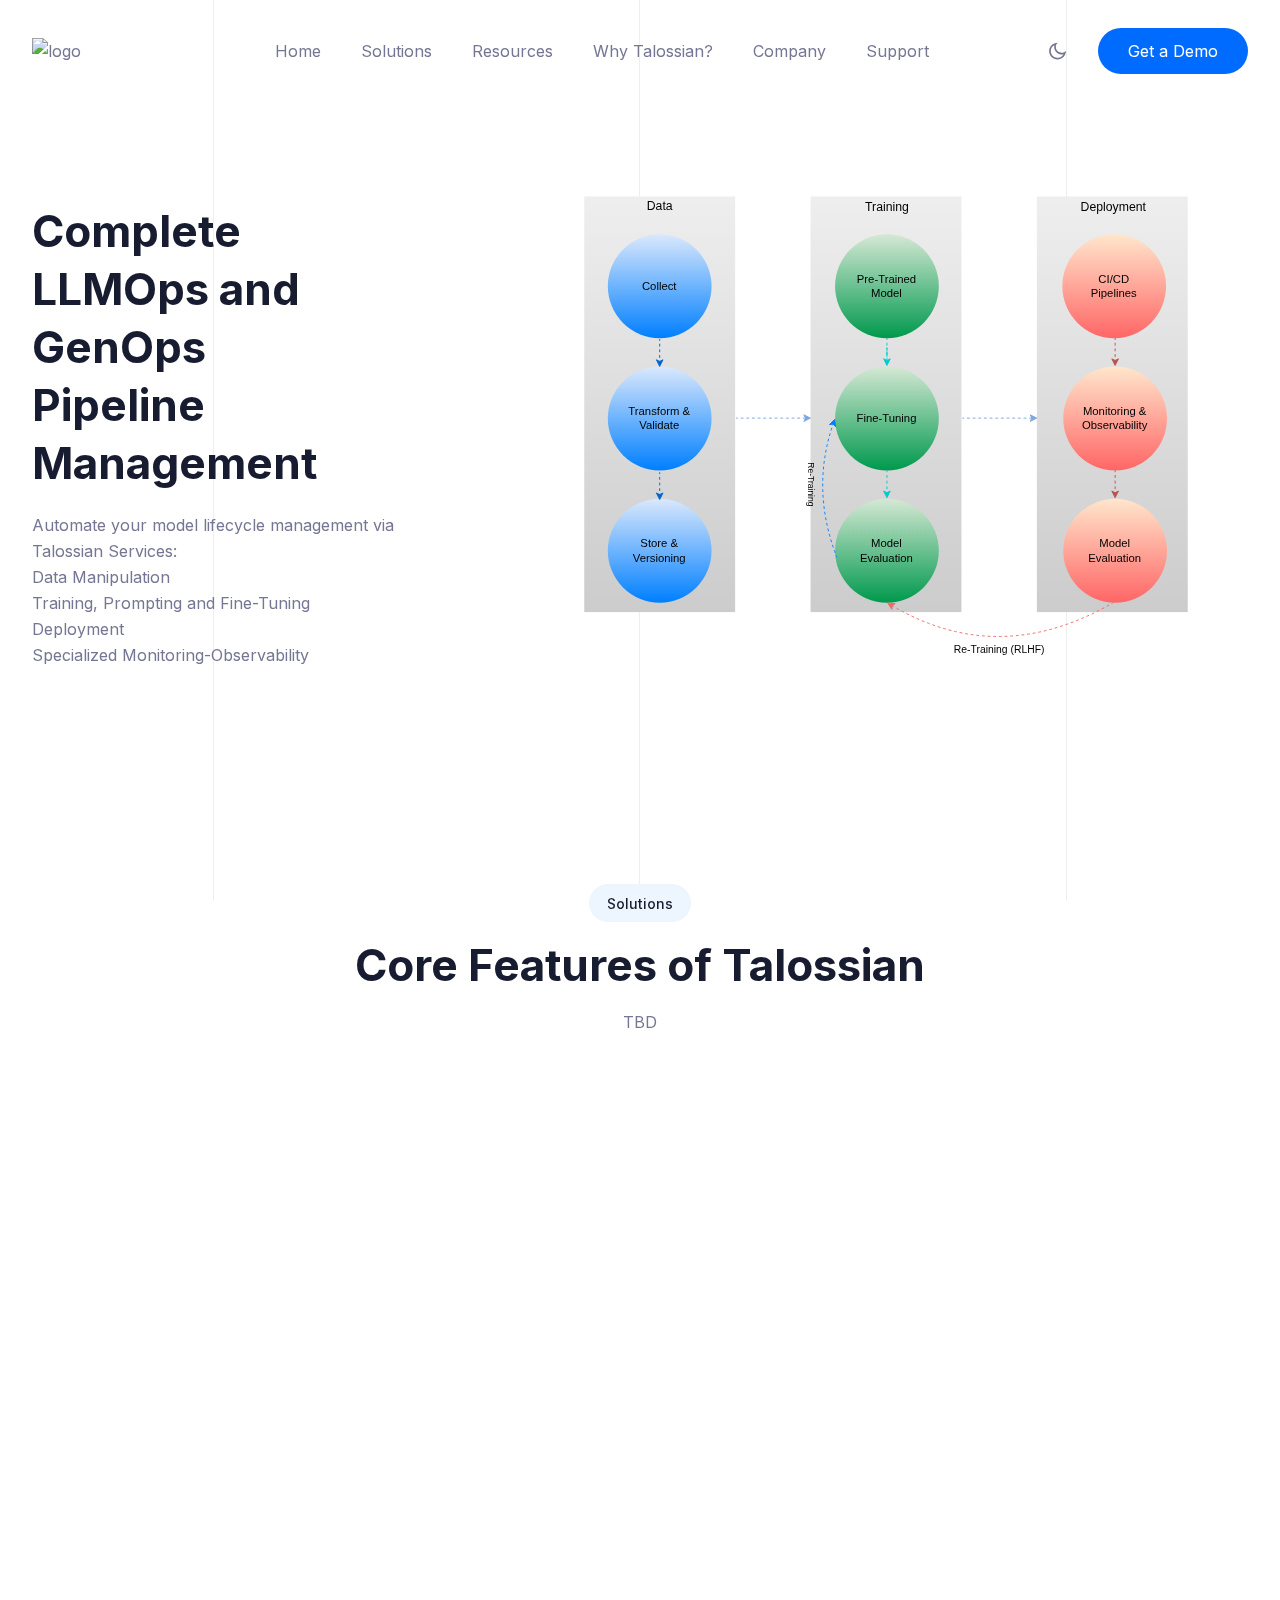
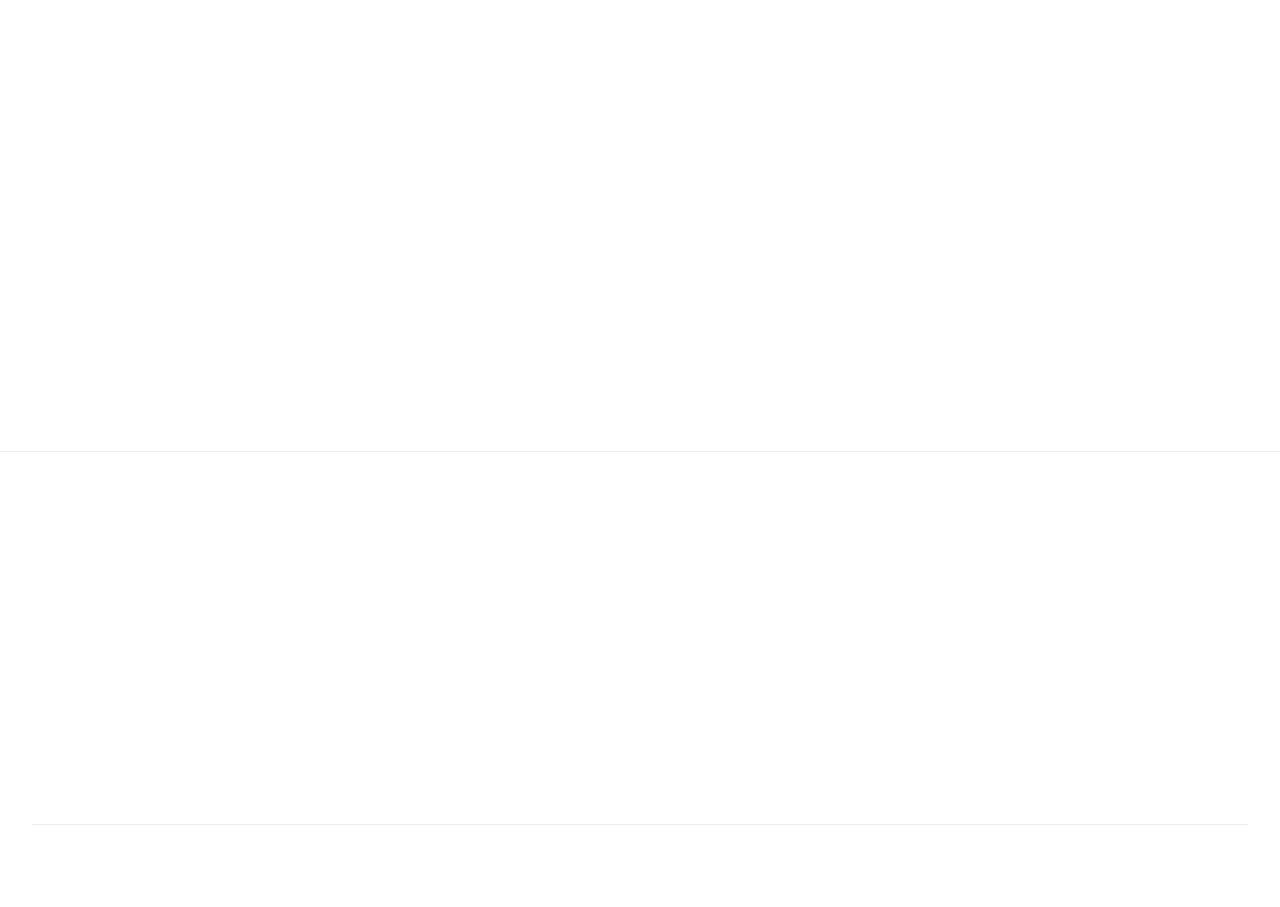
==== commit 757c27b7: "new" ====
--- a/index.html
+++ b/index.html
@@ -1 +1 @@
-<!DOCTYPE html><html lang="en"><head><meta charSet="utf-8"/><meta name="viewport" content="width=device-width, initial-scale=1"/><link rel="preload" href="/_next/static/media/a34f9d1faa5f3315-s.p.woff2" as="font" crossorigin="" type="font/woff2"/><link rel="stylesheet" href="/_next/static/css/7bc391780908b57e.css" crossorigin="" data-precedence="next"/><link rel="preload" as="script" fetchPriority="low" href="/_next/static/chunks/webpack-84247854456d3ee4.js" crossorigin=""/><script src="/_next/static/chunks/fd9d1056-f79a217f3f38d347.js" async="" crossorigin=""></script><script src="/_next/static/chunks/472-cdb7bb9f9694be59.js" async="" crossorigin=""></script><script src="/_next/static/chunks/main-app-ce281d8555633725.js" async="" crossorigin=""></script><script src="/_next/static/chunks/413-8d491deb9a2bdcfe.js" async=""></script><script src="/_next/static/chunks/486-e74c50ba8a4686aa.js" async=""></script><script src="/_next/static/chunks/326-eb6d9a58f0acb02c.js" async=""></script><script src="/_next/static/chunks/app/(site)/layout-aac11c1b83ae8079.js" async=""></script><script src="/_next/static/chunks/app/(site)/page-278891ec13b4a173.js" async=""></script><title>Talossian - Full LLMOps and GenOps Lifecycle Management</title><meta name="description" content="Talossian - Full LLMOps and GenOps Lifecycle Management"/><link rel="icon" href="/favicon.ico" type="image/x-icon" sizes="16x16"/><meta name="next-size-adjust"/><script src="/_next/static/chunks/polyfills-c67a75d1b6f99dc8.js" crossorigin="" noModule=""></script></head><body class="dark:bg-black __className_36bd41"><script>!function(){try{var d=document.documentElement,c=d.classList;c.remove('light','dark');var e=localStorage.getItem('theme');if(e){c.add(e|| '')}else{c.add('light');}if(e==='light'||e==='dark'||!e)d.style.colorScheme=e||'light'}catch(t){}}();</script><div class="fixed left-0 top-0 -z-20 flex h-full w-full items-center justify-around"><span class="flex h-full w-[1px] animate-line1 bg-stroke dark:bg-strokedark"></span><span class="flex h-full w-[1px] animate-line2 bg-stroke dark:bg-strokedark"></span><span class="flex h-full w-[1px] animate-line3 bg-stroke dark:bg-strokedark"></span></div><header class="fixed left-0 top-0 z-99999 w-full py-7 "><div class="relative mx-auto max-w-c-1390 items-center justify-between px-4 md:px-8 xl:flex 2xl:px-0"><div class="flex w-full items-center justify-between xl:w-1/4"><a href="/"><img alt="logo" loading="lazy" width="159.03" height="30" decoding="async" data-nimg="1" class="hidden w-full dark:block" style="color:transparent" srcSet="/_next/image?url=%2Fimages%2Flogo%2Flogo-dark.png&amp;w=256&amp;q=75 1x, /_next/image?url=%2Fimages%2Flogo%2Flogo-dark.png&amp;w=384&amp;q=75 2x" src="/_next/image?url=%2Fimages%2Flogo%2Flogo-dark.png&amp;w=384&amp;q=75"/><img alt="logo" loading="lazy" width="130" height="30" decoding="async" data-nimg="1" class="w-full dark:hidden" style="color:transparent" srcSet="/_next/image?url=%2Fimages%2Flogo%2Flogo-light.jpg&amp;w=256&amp;q=75 1x, /_next/image?url=%2Fimages%2Flogo%2Flogo-light.jpg&amp;w=384&amp;q=75 2x" src="/_next/image?url=%2Fimages%2Flogo%2Flogo-light.jpg&amp;w=384&amp;q=75"/></a><button aria-label="hamburger Toggler" class="block xl:hidden"><span class="relative block h-5.5 w-5.5 cursor-pointer"><span class="absolute right-0 block h-full w-full"><span class="relative left-0 top-0 my-1 block h-0.5 rounded-sm bg-black delay-[0] duration-200 ease-in-out dark:bg-white !w-full delay-300"></span><span class="relative left-0 top-0 my-1 block h-0.5 rounded-sm bg-black delay-150 duration-200 ease-in-out dark:bg-white delay-400 !w-full"></span><span class="relative left-0 top-0 my-1 block h-0.5 rounded-sm bg-black delay-200 duration-200 ease-in-out dark:bg-white !w-full delay-500"></span></span><span class="du-block absolute right-0 h-full w-full rotate-45"><span class="absolute left-2.5 top-0 block h-full w-0.5 rounded-sm bg-black delay-300 duration-200 ease-in-out dark:bg-white !h-0 delay-[0]"></span><span class="delay-400 absolute left-0 top-2.5 block h-0.5 w-full rounded-sm bg-black duration-200 ease-in-out dark:bg-white !h-0 delay-200"></span></span></span></button></div><div class="invisible h-0 w-full items-center justify-between xl:visible xl:flex xl:h-auto xl:w-full false"><nav><ul class="flex flex-col gap-5 xl:flex-row xl:items-center xl:gap-10"><li><a class="text-primary hover:text-primary" href="/">Home</a></li><li><a class="hover:text-primary" href="/#solutions">Solutions</a></li><li><a class="hover:text-primary" href="#">Resources</a></li><li><a class="hover:text-primary" href="#">Why Talossian?</a></li><li><a class="hover:text-primary" href="#">Company</a></li><li><a class="hover:text-primary" href="#">Support</a></li></ul></nav><div class="mt-7 flex items-center gap-6 xl:mt-0"><button aria-label="theme toggler" class="bg-gray-2 dark:bg-dark-bg absolute right-17 mr-1.5 flex cursor-pointer items-center justify-center rounded-full text-black dark:text-white lg:static"><img alt="logo" loading="lazy" width="21" height="21" decoding="async" data-nimg="1" class="dark:hidden" style="color:transparent" src="/images/icon/icon-moon.svg"/><img alt="logo" loading="lazy" width="22" height="22" decoding="async" data-nimg="1" class="hidden dark:block" style="color:transparent" src="/images/icon/icon-sun.svg"/></button><a class="flex items-center justify-center rounded-full bg-primary px-7.5 py-2.5 text-regular text-white duration-300 ease-in-out hover:bg-primaryho" href="#">Get a Demo</a></div></div></div></header><div><div style="position:fixed;z-index:9999;top:16px;left:16px;right:16px;bottom:16px;pointer-events:none"></div></div><main><section class="overflow-hidden pb-20 pt-35 md:pt-40 xl:pb-25 xl:pt-46"><div class="mx-auto max-w-c-1390 px-4 md:px-8 2xl:px-0"><div class="flex lg:items-center lg:gap-8 xl:gap-32.5"><div class=" md:w-1/3"><h4 class="mb-4.5 text-lg font-medium text-black dark:text-white"></h4><h4 class="mb-5 pr-16 text-3xl font-bold text-black dark:text-white xl:text-hero ">Complete LLMOps and GenOps Pipeline Management</h4>Automate your model lifecycle management via Talossian Services:<ul><li>Data Manipulation</li><li>Training, Prompting and Fine-Tuning</li><li>Deployment</li><li>Specialized Monitoring-Observability</li></ul></div><div class="animate_right hidden md:w-2/3 lg:block"><div class="relative 2xl:-mr-7.5"><img alt="shape" loading="lazy" decoding="async" data-nimg="fill" class="absolute -right-6.5 bottom-0 z-1" style="position:absolute;height:100%;width:100%;left:0;top:0;right:0;bottom:0;color:transparent" src="/images/flow1.svg"/><div class=" relative aspect-[700/444] w-full"></div></div></div></div></div></section><section id="solutions" class="py-20 lg:py-25 xl:py-30"><div class="mx-auto max-w-c-1315 px-4 md:px-8 xl:px-0"><div class="animate_top mx-auto text-center" style="opacity:0;transform:translateY(-20px) translateZ(0)"><div class="mb-4 inline-block rounded-full bg-zumthor px-4.5 py-1.5 dark:border dark:border-strokedark dark:bg-blacksection"><span class="text-sectiontitle font-medium text-black dark:text-white">Solutions</span></div><h2 class="mx-auto mb-4 text-3xl font-bold text-black dark:text-white md:w-4/5 xl:w-1/2 xl:text-sectiontitle3">Core Features of Talossian</h2><p class="mx-auto md:w-4/5 lg:w-3/5 xl:w-[46%]">TBD</p></div><div class="mt-12.5 grid grid-cols-1 gap-7.5 md:grid-cols-2 lg:mt-15 lg:grid-cols-3 xl:mt-20 xl:gap-12.5"><div class="animate_top z-40 rounded-lg border border-white bg-white p-7.5 shadow-solid-3 transition-all hover:shadow-solid-4 dark:border-strokedark dark:bg-blacksection dark:hover:bg-hoverdark xl:p-12.5" style="opacity:0;transform:translateY(-10px) translateZ(0)"><div class="relative flex h-16 w-16 items-center justify-center rounded-[4px] bg-primary"><img alt="title" loading="lazy" width="36" height="36" decoding="async" data-nimg="1" style="color:transparent" src="/images/icon/icon-01.svg"/></div><h3 class="mb-5 mt-7.5 text-xl font-semibold text-black dark:text-white xl:text-itemtitle">Model Collection</h3><p>Full LLM out-of-the box collection for every need. We support Hugging Face models and OpenAI endpoints.</p></div><div class="animate_top z-40 rounded-lg border border-white bg-white p-7.5 shadow-solid-3 transition-all hover:shadow-solid-4 dark:border-strokedark dark:bg-blacksection dark:hover:bg-hoverdark xl:p-12.5" style="opacity:0;transform:translateY(-10px) translateZ(0)"><div class="relative flex h-16 w-16 items-center justify-center rounded-[4px] bg-primary"><img alt="title" loading="lazy" width="36" height="36" decoding="async" data-nimg="1" style="color:transparent" src="/images/icon/icon-02.svg"/></div><h3 class="mb-5 mt-7.5 text-xl font-semibold text-black dark:text-white xl:text-itemtitle">Training Automation</h3><p>Automate Model Training and Delivery, via specialized CI/CD pipelines.</p></div><div class="animate_top z-40 rounded-lg border border-white bg-white p-7.5 shadow-solid-3 transition-all hover:shadow-solid-4 dark:border-strokedark dark:bg-blacksection dark:hover:bg-hoverdark xl:p-12.5" style="opacity:0;transform:translateY(-10px) translateZ(0)"><div class="relative flex h-16 w-16 items-center justify-center rounded-[4px] bg-primary"><img alt="title" loading="lazy" width="36" height="36" decoding="async" data-nimg="1" style="color:transparent" src="/images/icon/icon-03.svg"/></div><h3 class="mb-5 mt-7.5 text-xl font-semibold text-black dark:text-white xl:text-itemtitle">Lifecycle Management</h3><p>Continuous Re-Training and Fine-Tuning in periods. Sync with new data batches, and dynamic re-training cycles.</p></div><div class="animate_top z-40 rounded-lg border border-white bg-white p-7.5 shadow-solid-3 transition-all hover:shadow-solid-4 dark:border-strokedark dark:bg-blacksection dark:hover:bg-hoverdark xl:p-12.5" style="opacity:0;transform:translateY(-10px) translateZ(0)"><div class="relative flex h-16 w-16 items-center justify-center rounded-[4px] bg-primary"><img alt="title" loading="lazy" width="36" height="36" decoding="async" data-nimg="1" style="color:transparent" src="/images/icon/icon-04.svg"/></div><h3 class="mb-5 mt-7.5 text-xl font-semibold text-black dark:text-white xl:text-itemtitle">Data Flow</h3><p>Batching, validation and versioning of new data via HTTP endpoints, using popular open-source tools like Elastic Search and Mongo DB.</p></div><div class="animate_top z-40 rounded-lg border border-white bg-white p-7.5 shadow-solid-3 transition-all hover:shadow-solid-4 dark:border-strokedark dark:bg-blacksection dark:hover:bg-hoverdark xl:p-12.5" style="opacity:0;transform:translateY(-10px) translateZ(0)"><div class="relative flex h-16 w-16 items-center justify-center rounded-[4px] bg-primary"><img alt="title" loading="lazy" width="36" height="36" decoding="async" data-nimg="1" style="color:transparent" src="/images/icon/icon-05.svg"/></div><h3 class="mb-5 mt-7.5 text-xl font-semibold text-black dark:text-white xl:text-itemtitle">Monitoring &amp; Observability</h3><p>Advanced monitoring and tracing contributes to live feedback and evaluation of the model, and determines the need of further fine-tuning.</p></div><div class="animate_top z-40 rounded-lg border border-white bg-white p-7.5 shadow-solid-3 transition-all hover:shadow-solid-4 dark:border-strokedark dark:bg-blacksection dark:hover:bg-hoverdark xl:p-12.5" style="opacity:0;transform:translateY(-10px) translateZ(0)"><div class="relative flex h-16 w-16 items-center justify-center rounded-[4px] bg-primary"><img alt="title" loading="lazy" width="36" height="36" decoding="async" data-nimg="1" style="color:transparent" src="/images/icon/icon-06.svg"/></div><h3 class="mb-5 mt-7.5 text-xl font-semibold text-black dark:text-white xl:text-itemtitle">Prompt Engineering</h3><p>Advanced prompt engineering specializes pre-trained models to excel in specific contexts.</p></div></div></div></section></main><footer class="border-t border-stroke bg-white dark:border-strokedark dark:bg-blacksection"><div class="mx-auto max-w-c-1390 px-4 md:px-8 2xl:px-0"><div class="py-20 lg:py-25"><div class="flex flex-wrap gap-8 lg:justify-between lg:gap-0"><div class="animate_top w-1/2 lg:w-1/4" style="opacity:0;transform:translateY(-20px) translateZ(0)"><p class="mb-10 mt-5">Contact us for requests, offers and demos via e-mail:</p><p class="mb-1.5 text-sectiontitle uppercase tracking-[5px]">contact</p><a href="mailto:info@talossian.com" class="text-itemtitle font-medium text-black dark:text-white">info@talossian.com</a></div><div class="flex w-full flex-col gap-8 md:flex-row md:justify-between md:gap-0 lg:w-2/3 xl:w-7/12"><div class="animate_top" style="opacity:0;transform:translateY(-20px) translateZ(0)"></div><div class="animate_top" style="opacity:0;transform:translateY(-20px) translateZ(0)"></div><div class="animate_top" style="opacity:0;transform:translateY(-20px) translateZ(0)"></div></div></div></div><div class="flex flex-col flex-wrap items-center justify-center gap-5 border-t border-stroke py-7 dark:border-strokedark lg:flex-row lg:justify-between lg:gap-0"><div class="animate_top" style="opacity:0;transform:translateY(-20px) translateZ(0)"><ul class="flex items-center gap-8"><li><a href="#" class="hover:text-primary">Privacy Policy</a></li><li><a href="#" class="hover:text-primary">Support</a></li></ul></div><div class="animate_top" style="opacity:0;transform:translateY(-20px) translateZ(0)"><p>© <!-- -->2024<!-- --> Talossian P.C. All rights reserved.</p></div><div class="animate_top" style="opacity:0;transform:translateY(-20px) translateZ(0)"><ul class="flex items-center gap-5"><li><a href="#" aria-label="social icon"><svg class="fill-[#D1D8E0] transition-all duration-300 hover:fill-primary" width="24" height="24" viewBox="0 0 24 24" fill="none" xmlns="http://www.w3.org/2000/svg"><g clip-path="url(#clip0_48_1499)"><path d="M14 13.5H16.5L17.5 9.5H14V7.5C14 6.47 14 5.5 16 5.5H17.5V2.14C17.174 2.097 15.943 2 14.643 2C11.928 2 10 3.657 10 6.7V9.5H7V13.5H10V22H14V13.5Z" fill=""></path></g><defs><clipPath id="clip0_48_1499"><rect width="24" height="24" fill="white"></rect></clipPath></defs></svg></a></li><li><a href="#" aria-label="social icon"><svg class="fill-[#D1D8E0] transition-all duration-300 hover:fill-primary" width="24" height="24" viewBox="0 0 24 24" fill="none" xmlns="http://www.w3.org/2000/svg"><g clip-path="url(#clip0_48_1502)"><path d="M22.162 5.65593C21.3985 5.99362 20.589 6.2154 19.76 6.31393C20.6337 5.79136 21.2877 4.96894 21.6 3.99993C20.78 4.48793 19.881 4.82993 18.944 5.01493C18.3146 4.34151 17.4803 3.89489 16.5709 3.74451C15.6615 3.59413 14.7279 3.74842 13.9153 4.18338C13.1026 4.61834 12.4564 5.30961 12.0771 6.14972C11.6978 6.98983 11.6067 7.93171 11.818 8.82893C10.1551 8.74558 8.52832 8.31345 7.04328 7.56059C5.55823 6.80773 4.24812 5.75098 3.19799 4.45893C2.82628 5.09738 2.63095 5.82315 2.63199 6.56193C2.63199 8.01193 3.36999 9.29293 4.49199 10.0429C3.828 10.022 3.17862 9.84271 2.59799 9.51993V9.57193C2.59819 10.5376 2.93236 11.4735 3.54384 12.221C4.15532 12.9684 5.00647 13.4814 5.95299 13.6729C5.33661 13.84 4.6903 13.8646 4.06299 13.7449C4.32986 14.5762 4.85 15.3031 5.55058 15.824C6.25117 16.345 7.09712 16.6337 7.96999 16.6499C7.10247 17.3313 6.10917 17.8349 5.04687 18.1321C3.98458 18.4293 2.87412 18.5142 1.77899 18.3819C3.69069 19.6114 5.91609 20.2641 8.18899 20.2619C15.882 20.2619 20.089 13.8889 20.089 8.36193C20.089 8.18193 20.084 7.99993 20.076 7.82193C20.8949 7.2301 21.6016 6.49695 22.163 5.65693L22.162 5.65593Z" fill=""></path></g><defs><clipPath id="clip0_48_1502"><rect width="24" height="24" fill="white"></rect></clipPath></defs></svg></a></li><li><a href="#" aria-label="social icon"><svg class="fill-[#D1D8E0] transition-all duration-300 hover:fill-primary" width="24" height="24" viewBox="0 0 24 24" fill="none" xmlns="http://www.w3.org/2000/svg"><g clip-path="url(#clip0_48_1505)"><path d="M6.94 5.00002C6.93974 5.53046 6.72877 6.03906 6.35351 6.41394C5.97825 6.78883 5.46944 6.99929 4.939 6.99902C4.40857 6.99876 3.89997 6.78779 3.52508 6.41253C3.1502 6.03727 2.93974 5.52846 2.94 4.99802C2.94027 4.46759 3.15124 3.95899 3.5265 3.5841C3.90176 3.20922 4.41057 2.99876 4.941 2.99902C5.47144 2.99929 5.98004 3.21026 6.35492 3.58552C6.72981 3.96078 6.94027 4.46959 6.94 5.00002ZM7 8.48002H3V21H7V8.48002ZM13.32 8.48002H9.34V21H13.28V14.43C13.28 10.77 18.05 10.43 18.05 14.43V21H22V13.07C22 6.90002 14.94 7.13002 13.28 10.16L13.32 8.48002Z" fill=""></path></g><defs><clipPath id="clip0_48_1505"><rect width="24" height="24" fill="white"></rect></clipPath></defs></svg></a></li><li><a href="#" aria-label="social icon"><svg class="fill-[#D1D8E0] transition-all duration-300 hover:fill-primary" width="24" height="24" viewBox="0 0 24 24" xmlns="http://www.w3.org/2000/svg"><g clip-path="url(#clip0_48_1508)"><path d="M7.443 5.3501C8.082 5.3501 8.673 5.4001 9.213 5.5481C9.70301 5.63814 10.1708 5.82293 10.59 6.0921C10.984 6.3391 11.279 6.6861 11.475 7.1311C11.672 7.5761 11.77 8.1211 11.77 8.7141C11.77 9.4071 11.623 10.0001 11.279 10.4451C10.984 10.8911 10.492 11.2861 9.902 11.5831C10.738 11.8311 11.377 12.2761 11.77 12.8691C12.164 13.4631 12.41 14.2051 12.41 15.0461C12.41 15.7391 12.262 16.3321 12.016 16.8271C11.77 17.3221 11.377 17.7671 10.934 18.0641C10.4528 18.3825 9.92084 18.6165 9.361 18.7561C8.771 18.9051 8.181 19.0041 7.591 19.0041H1V5.3501H7.443ZM7.049 10.8901C7.59 10.8901 8.033 10.7421 8.377 10.4951C8.721 10.2481 8.869 9.8021 8.869 9.2581C8.869 8.9611 8.819 8.6641 8.721 8.4671C8.623 8.2691 8.475 8.1201 8.279 7.9721C8.082 7.8731 7.885 7.7741 7.639 7.7251C7.393 7.6751 7.148 7.6751 6.852 7.6751H4V10.8911H7.05L7.049 10.8901ZM7.197 16.7281C7.492 16.7281 7.787 16.6781 8.033 16.6291C8.28138 16.5819 8.51628 16.4805 8.721 16.3321C8.92139 16.1873 9.08903 16.002 9.213 15.7881C9.311 15.5411 9.41 15.2441 9.41 14.8981C9.41 14.2051 9.213 13.7101 8.82 13.3641C8.426 13.0671 7.885 12.9191 7.246 12.9191H4V16.7291H7.197V16.7281ZM16.689 16.6781C17.082 17.0741 17.672 17.2721 18.459 17.2721C19 17.2721 19.492 17.1241 19.885 16.8771C20.279 16.5801 20.525 16.2831 20.623 15.9861H23.033C22.639 17.1731 22.049 18.0141 21.263 18.5581C20.475 19.0531 19.541 19.3501 18.41 19.3501C17.6864 19.3523 16.9688 19.2179 16.295 18.9541C15.6887 18.7266 15.148 18.3529 14.721 17.8661C14.2643 17.4107 13.9267 16.8498 13.738 16.2331C13.492 15.5901 13.393 14.8981 13.393 14.1061C13.393 13.3641 13.492 12.6721 13.738 12.0281C13.9745 11.4082 14.3245 10.8378 14.77 10.3461C15.213 9.9011 15.754 9.5061 16.344 9.2581C17.0007 8.99416 17.7022 8.85969 18.41 8.8621C19.246 8.8621 19.984 9.0111 20.623 9.3571C21.263 9.7031 21.754 10.0991 22.148 10.6931C22.5499 11.2636 22.8494 11.8998 23.033 12.5731C23.131 13.2651 23.18 13.9581 23.131 14.7491H16C16 15.5411 16.295 16.2831 16.689 16.6791V16.6781ZM19.787 11.4841C19.443 11.1381 18.902 10.9401 18.262 10.9401C17.82 10.9401 17.475 11.0391 17.18 11.1871C16.885 11.3361 16.689 11.5341 16.492 11.7321C16.311 11.9234 16.1912 12.1643 16.148 12.4241C16.098 12.6721 16.049 12.8691 16.049 13.0671H20.475C20.377 12.3251 20.131 11.8311 19.787 11.4841V11.4841ZM15.459 6.2901H20.967V7.6261H15.46V6.2901H15.459Z"></path></g><defs><clipPath id="clip0_48_1508"><rect width="24" height="24" fill="white"></rect></clipPath></defs></svg></a></li></ul></div></div></div></footer><div class="fixed bottom-8 right-8 z-[99]"></div><script src="/_next/static/chunks/webpack-84247854456d3ee4.js" crossorigin="" async=""></script><script>(self.__next_f=self.__next_f||[]).push([0]);self.__next_f.push([2,null])</script><script>self.__next_f.push([1,"0:\"$L1\"\n"])</script><script>self.__next_f.push([1,"2:HL[\"/_next/static/media/a34f9d1faa5f3315-s.p.woff2\",\"font\",{\"crossOrigin\":\"\",\"type\":\"font/woff2\"}]\n3:HL[\"/_next/static/css/7bc391780908b57e.css\",\"style\",{\"crossOrigin\":\"\"}]\n"])</script><script>self.__next_f.push([1,"4:I[3728,[],\"\"]\n6:I[9928,[],\"\"]\n7:I[6954,[],\"\"]\n8:I[7264,[],\"\"]\n9:I[1182,[\"413\",\"static/chunks/413-8d491deb9a2bdcfe.js\",\"486\",\"static/chunks/486-e74c50ba8a4686aa.js\",\"326\",\"static/chunks/326-eb6d9a58f0acb02c.js\",\"457\",\"static/chunks/app/(site)/layout-aac11c1b83ae8079.js\"],\"\"]\nb:I[9379,[\"413\",\"static/chunks/413-8d491deb9a2bdcfe.js\",\"486\",\"static/chunks/486-e74c50ba8a4686aa.js\",\"502\",\"static/chunks/app/(site)/page-278891ec13b4a173.js\"],\"\"]\nc:I[5087,[\"413\",\"static/chunks/413-8d491deb9a2bdcfe.js\",\"486\",\"static/"])</script><script>self.__next_f.push([1,"chunks/486-e74c50ba8a4686aa.js\",\"502\",\"static/chunks/app/(site)/page-278891ec13b4a173.js\"],\"\"]\n"])</script><script>self.__next_f.push([1,"1:[[],[\"$\",\"$L4\",null,{\"buildId\":\"z3IbgTy8F1PdW5uPUbkLG\",\"assetPrefix\":\"\",\"initialCanonicalUrl\":\"/\",\"initialTree\":[\"\",{\"children\":[\"(site)\",{\"children\":[\"__PAGE__\",{}]},\"$undefined\",\"$undefined\",true]}],\"initialHead\":[false,\"$L5\"],\"globalErrorComponent\":\"$6\",\"children\":[\"$\",\"$L7\",null,{\"parallelRouterKey\":\"children\",\"segmentPath\":[\"children\"],\"loading\":\"$undefined\",\"loadingStyles\":\"$undefined\",\"hasLoading\":false,\"error\":\"$undefined\",\"errorStyles\":\"$undefined\",\"template\":[\"$\",\"$L8\",null,{}],\"templateStyles\":\"$undefined\",\"notFound\":[[\"$\",\"title\",null,{\"children\":\"404: This page could not be found.\"}],[\"$\",\"div\",null,{\"style\":{\"fontFamily\":\"system-ui,\\\"Segoe UI\\\",Roboto,Helvetica,Arial,sans-serif,\\\"Apple Color Emoji\\\",\\\"Segoe UI Emoji\\\"\",\"height\":\"100vh\",\"textAlign\":\"center\",\"display\":\"flex\",\"flexDirection\":\"column\",\"alignItems\":\"center\",\"justifyContent\":\"center\"},\"children\":[\"$\",\"div\",null,{\"children\":[[\"$\",\"style\",null,{\"dangerouslySetInnerHTML\":{\"__html\":\"body{color:#000;background:#fff;margin:0}.next-error-h1{border-right:1px solid rgba(0,0,0,.3)}@media (prefers-color-scheme:dark){body{color:#fff;background:#000}.next-error-h1{border-right:1px solid rgba(255,255,255,.3)}}\"}}],[\"$\",\"h1\",null,{\"className\":\"next-error-h1\",\"style\":{\"display\":\"inline-block\",\"margin\":\"0 20px 0 0\",\"padding\":\"0 23px 0 0\",\"fontSize\":24,\"fontWeight\":500,\"verticalAlign\":\"top\",\"lineHeight\":\"49px\"},\"children\":\"404\"}],[\"$\",\"div\",null,{\"style\":{\"display\":\"inline-block\"},\"children\":[\"$\",\"h2\",null,{\"style\":{\"fontSize\":14,\"fontWeight\":400,\"lineHeight\":\"49px\",\"margin\":0},\"children\":\"This page could not be found.\"}]}]]}]}]],\"notFoundStyles\":[],\"childProp\":{\"current\":[null,[\"$\",\"$L9\",null,{\"children\":[\"$\",\"$L7\",null,{\"parallelRouterKey\":\"children\",\"segmentPath\":[\"children\",\"(site)\",\"children\"],\"loading\":\"$undefined\",\"loadingStyles\":\"$undefined\",\"hasLoading\":false,\"error\":\"$undefined\",\"errorStyles\":\"$undefined\",\"template\":[\"$\",\"$L8\",null,{}],\"templateStyles\":\"$undefined\",\"notFound\":[[\"$\",\"title\",null,{\"children\":\"404: This page could not be found.\"}],[\"$\",\"div\",null,{\"style\":{\"fontFamily\":\"system-ui,\\\"Segoe UI\\\",Roboto,Helvetica,Arial,sans-serif,\\\"Apple Color Emoji\\\",\\\"Segoe UI Emoji\\\"\",\"height\":\"100vh\",\"textAlign\":\"center\",\"display\":\"flex\",\"flexDirection\":\"column\",\"alignItems\":\"center\",\"justifyContent\":\"center\"},\"children\":[\"$\",\"div\",null,{\"children\":[[\"$\",\"style\",null,{\"dangerouslySetInnerHTML\":{\"__html\":\"body{color:#000;background:#fff;margin:0}.next-error-h1{border-right:1px solid rgba(0,0,0,.3)}@media (prefers-color-scheme:dark){body{color:#fff;background:#000}.next-error-h1{border-right:1px solid rgba(255,255,255,.3)}}\"}}],[\"$\",\"h1\",null,{\"className\":\"next-error-h1\",\"style\":{\"display\":\"inline-block\",\"margin\":\"0 20px 0 0\",\"padding\":\"0 23px 0 0\",\"fontSize\":24,\"fontWeight\":500,\"verticalAlign\":\"top\",\"lineHeight\":\"49px\"},\"children\":\"404\"}],[\"$\",\"div\",null,{\"style\":{\"display\":\"inline-block\"},\"children\":[\"$\",\"h2\",null,{\"style\":{\"fontSize\":14,\"fontWeight\":400,\"lineHeight\":\"49px\",\"margin\":0},\"children\":\"This page could not be found.\"}]}]]}]}]],\"notFoundStyles\":[],\"childProp\":{\"current\":[\"$La\",[\"$\",\"main\",null,{\"children\":[[\"$\",\"$Lb\",null,{}],[\"$\",\"$Lc\",null,{}]]}],null],\"segment\":\"__PAGE__\"},\"styles\":[]}],\"params\":{}}],null],\"segment\":\"(site)\"},\"styles\":[[\"$\",\"link\",\"0\",{\"rel\":\"stylesheet\",\"href\":\"/_next/static/css/7bc391780908b57e.css\",\"precedence\":\"next\",\"crossOrigin\":\"\"}]]}]}]]\n"])</script><script>self.__next_f.push([1,"5:[[\"$\",\"meta\",\"0\",{\"charSet\":\"utf-8\"}],[\"$\",\"title\",\"1\",{\"children\":\"Talossian - Full LLMOps and GenOps Lifecycle Management\"}],[\"$\",\"meta\",\"2\",{\"name\":\"description\",\"content\":\"Talossian - Full LLMOps and GenOps Lifecycle Management\"}],[\"$\",\"meta\",\"3\",{\"name\":\"viewport\",\"content\":\"width=device-width, initial-scale=1\"}],[\"$\",\"link\",\"4\",{\"rel\":\"icon\",\"href\":\"/favicon.ico\",\"type\":\"image/x-icon\",\"sizes\":\"16x16\"}],[\"$\",\"meta\",\"5\",{\"name\":\"next-size-adjust\"}]]\na:null\n"])</script></body></html>+<!DOCTYPE html><html lang="en"><head><meta charSet="utf-8"/><meta name="viewport" content="width=device-width, initial-scale=1"/><link rel="preload" href="/_next/static/media/a34f9d1faa5f3315-s.p.woff2" as="font" crossorigin="" type="font/woff2"/><link rel="stylesheet" href="/_next/static/css/7bc391780908b57e.css" crossorigin="" data-precedence="next"/><link rel="preload" as="script" fetchPriority="low" href="/_next/static/chunks/webpack-84247854456d3ee4.js" crossorigin=""/><script src="/_next/static/chunks/fd9d1056-f79a217f3f38d347.js" async="" crossorigin=""></script><script src="/_next/static/chunks/472-6ead4d6fe12469f0.js" async="" crossorigin=""></script><script src="/_next/static/chunks/main-app-ce281d8555633725.js" async="" crossorigin=""></script><script src="/_next/static/chunks/413-8d491deb9a2bdcfe.js" async=""></script><script src="/_next/static/chunks/486-e74c50ba8a4686aa.js" async=""></script><script src="/_next/static/chunks/326-eb6d9a58f0acb02c.js" async=""></script><script src="/_next/static/chunks/app/(site)/layout-aac11c1b83ae8079.js" async=""></script><script src="/_next/static/chunks/app/(site)/page-278891ec13b4a173.js" async=""></script><title>Talossian - Full LLMOps and GenOps Lifecycle Management</title><meta name="description" content="Talossian - Full LLMOps and GenOps Lifecycle Management"/><link rel="icon" href="/favicon.ico" type="image/x-icon" sizes="16x16"/><meta name="next-size-adjust"/><script src="/_next/static/chunks/polyfills-c67a75d1b6f99dc8.js" crossorigin="" noModule=""></script></head><body class="dark:bg-black __className_36bd41"><script>!function(){try{var d=document.documentElement,c=d.classList;c.remove('light','dark');var e=localStorage.getItem('theme');if(e){c.add(e|| '')}else{c.add('light');}if(e==='light'||e==='dark'||!e)d.style.colorScheme=e||'light'}catch(t){}}();</script><div class="fixed left-0 top-0 -z-20 flex h-full w-full items-center justify-around"><span class="flex h-full w-[1px] animate-line1 bg-stroke dark:bg-strokedark"></span><span class="flex h-full w-[1px] animate-line2 bg-stroke dark:bg-strokedark"></span><span class="flex h-full w-[1px] animate-line3 bg-stroke dark:bg-strokedark"></span></div><header class="fixed left-0 top-0 z-99999 w-full py-7 "><div class="relative mx-auto max-w-c-1390 items-center justify-between px-4 md:px-8 xl:flex 2xl:px-0"><div class="flex w-full items-center justify-between xl:w-1/4"><a href="/"><img alt="logo" loading="lazy" width="159.03" height="30" decoding="async" data-nimg="1" class="hidden w-full dark:block" style="color:transparent" srcSet="/_next/image?url=%2Fimages%2Flogo%2Flogo-dark.png&amp;w=256&amp;q=75 1x, /_next/image?url=%2Fimages%2Flogo%2Flogo-dark.png&amp;w=384&amp;q=75 2x" src="/_next/image?url=%2Fimages%2Flogo%2Flogo-dark.png&amp;w=384&amp;q=75"/><img alt="logo" loading="lazy" width="130" height="30" decoding="async" data-nimg="1" class="w-full dark:hidden" style="color:transparent" srcSet="/_next/image?url=%2Fimages%2Flogo%2Flogo-light.jpg&amp;w=256&amp;q=75 1x, /_next/image?url=%2Fimages%2Flogo%2Flogo-light.jpg&amp;w=384&amp;q=75 2x" src="/_next/image?url=%2Fimages%2Flogo%2Flogo-light.jpg&amp;w=384&amp;q=75"/></a><button aria-label="hamburger Toggler" class="block xl:hidden"><span class="relative block h-5.5 w-5.5 cursor-pointer"><span class="absolute right-0 block h-full w-full"><span class="relative left-0 top-0 my-1 block h-0.5 rounded-sm bg-black delay-[0] duration-200 ease-in-out dark:bg-white !w-full delay-300"></span><span class="relative left-0 top-0 my-1 block h-0.5 rounded-sm bg-black delay-150 duration-200 ease-in-out dark:bg-white delay-400 !w-full"></span><span class="relative left-0 top-0 my-1 block h-0.5 rounded-sm bg-black delay-200 duration-200 ease-in-out dark:bg-white !w-full delay-500"></span></span><span class="du-block absolute right-0 h-full w-full rotate-45"><span class="absolute left-2.5 top-0 block h-full w-0.5 rounded-sm bg-black delay-300 duration-200 ease-in-out dark:bg-white !h-0 delay-[0]"></span><span class="delay-400 absolute left-0 top-2.5 block h-0.5 w-full rounded-sm bg-black duration-200 ease-in-out dark:bg-white !h-0 delay-200"></span></span></span></button></div><div class="invisible h-0 w-full items-center justify-between xl:visible xl:flex xl:h-auto xl:w-full false"><nav><ul class="flex flex-col gap-5 xl:flex-row xl:items-center xl:gap-10"><li><a class="text-primary hover:text-primary" href="/">Home</a></li><li><a class="hover:text-primary" href="/#solutions">Solutions</a></li><li><a class="hover:text-primary" href="#">Resources</a></li><li><a class="hover:text-primary" href="#">Why Talossian?</a></li><li><a class="hover:text-primary" href="#">Company</a></li><li><a class="hover:text-primary" href="#">Support</a></li></ul></nav><div class="mt-7 flex items-center gap-6 xl:mt-0"><button aria-label="theme toggler" class="bg-gray-2 dark:bg-dark-bg absolute right-17 mr-1.5 flex cursor-pointer items-center justify-center rounded-full text-black dark:text-white lg:static"><img alt="logo" loading="lazy" width="21" height="21" decoding="async" data-nimg="1" class="dark:hidden" style="color:transparent" src="/images/icon/icon-moon.svg"/><img alt="logo" loading="lazy" width="22" height="22" decoding="async" data-nimg="1" class="hidden dark:block" style="color:transparent" src="/images/icon/icon-sun.svg"/></button><a class="flex items-center justify-center rounded-full bg-primary px-7.5 py-2.5 text-regular text-white duration-300 ease-in-out hover:bg-primaryho" href="#">Get a Demo</a></div></div></div></header><div><div style="position:fixed;z-index:9999;top:16px;left:16px;right:16px;bottom:16px;pointer-events:none"></div></div><main><section class="overflow-hidden pb-20 pt-35 md:pt-40 xl:pb-25 xl:pt-46"><div class="mx-auto max-w-c-1390 px-4 md:px-8 2xl:px-0"><div class="flex lg:items-center lg:gap-8 xl:gap-32.5"><div class=" md:w-1/3"><h4 class="mb-4.5 text-lg font-medium text-black dark:text-white"></h4><h4 class="mb-5 pr-16 text-3xl font-bold text-black dark:text-white xl:text-hero ">Complete LLMOps and GenOps Pipeline Management</h4>Automate your model lifecycle management via Talossian Services:<ul><li>Data Manipulation</li><li>Training, Prompting and Fine-Tuning</li><li>Deployment</li><li>Specialized Monitoring-Observability</li></ul></div><div class="animate_right hidden md:w-2/3 lg:block"><div class="relative 2xl:-mr-7.5"><img alt="shape" loading="lazy" decoding="async" data-nimg="fill" class="absolute -right-6.5 bottom-0 z-1" style="position:absolute;height:100%;width:100%;left:0;top:0;right:0;bottom:0;color:transparent" src="/images/flow1.svg"/><div class=" relative aspect-[700/444] w-full"></div></div></div></div></div></section><section id="solutions" class="py-20 lg:py-25 xl:py-30"><div class="mx-auto max-w-c-1315 px-4 md:px-8 xl:px-0"><div class="animate_top mx-auto text-center" style="opacity:0;transform:translateY(-20px) translateZ(0)"><div class="mb-4 inline-block rounded-full bg-zumthor px-4.5 py-1.5 dark:border dark:border-strokedark dark:bg-blacksection"><span class="text-sectiontitle font-medium text-black dark:text-white">Solutions</span></div><h2 class="mx-auto mb-4 text-3xl font-bold text-black dark:text-white md:w-4/5 xl:w-1/2 xl:text-sectiontitle3">Core Features of Talossian</h2><p class="mx-auto md:w-4/5 lg:w-3/5 xl:w-[46%]">TBD</p></div><div class="mt-12.5 grid grid-cols-1 gap-7.5 md:grid-cols-2 lg:mt-15 lg:grid-cols-3 xl:mt-20 xl:gap-12.5"><div class="animate_top z-40 rounded-lg border border-white bg-white p-7.5 shadow-solid-3 transition-all hover:shadow-solid-4 dark:border-strokedark dark:bg-blacksection dark:hover:bg-hoverdark xl:p-12.5" style="opacity:0;transform:translateY(-10px) translateZ(0)"><div class="relative flex h-16 w-16 items-center justify-center rounded-[4px] bg-primary"><img alt="title" loading="lazy" width="36" height="36" decoding="async" data-nimg="1" style="color:transparent" src="/images/icon/icon-01.svg"/></div><h3 class="mb-5 mt-7.5 text-xl font-semibold text-black dark:text-white xl:text-itemtitle">Model Collection</h3><p>Full LLM out-of-the box collection for every need. We support Hugging Face models and OpenAI endpoints.</p></div><div class="animate_top z-40 rounded-lg border border-white bg-white p-7.5 shadow-solid-3 transition-all hover:shadow-solid-4 dark:border-strokedark dark:bg-blacksection dark:hover:bg-hoverdark xl:p-12.5" style="opacity:0;transform:translateY(-10px) translateZ(0)"><div class="relative flex h-16 w-16 items-center justify-center rounded-[4px] bg-primary"><img alt="title" loading="lazy" width="36" height="36" decoding="async" data-nimg="1" style="color:transparent" src="/images/icon/icon-02.svg"/></div><h3 class="mb-5 mt-7.5 text-xl font-semibold text-black dark:text-white xl:text-itemtitle">Training Automation</h3><p>Automate Model Training and Delivery, via specialized CI/CD pipelines.</p></div><div class="animate_top z-40 rounded-lg border border-white bg-white p-7.5 shadow-solid-3 transition-all hover:shadow-solid-4 dark:border-strokedark dark:bg-blacksection dark:hover:bg-hoverdark xl:p-12.5" style="opacity:0;transform:translateY(-10px) translateZ(0)"><div class="relative flex h-16 w-16 items-center justify-center rounded-[4px] bg-primary"><img alt="title" loading="lazy" width="36" height="36" decoding="async" data-nimg="1" style="color:transparent" src="/images/icon/icon-03.svg"/></div><h3 class="mb-5 mt-7.5 text-xl font-semibold text-black dark:text-white xl:text-itemtitle">Lifecycle Management</h3><p>Continuous Re-Training and Fine-Tuning in periods. Sync with new data batches, and dynamic re-training cycles.</p></div><div class="animate_top z-40 rounded-lg border border-white bg-white p-7.5 shadow-solid-3 transition-all hover:shadow-solid-4 dark:border-strokedark dark:bg-blacksection dark:hover:bg-hoverdark xl:p-12.5" style="opacity:0;transform:translateY(-10px) translateZ(0)"><div class="relative flex h-16 w-16 items-center justify-center rounded-[4px] bg-primary"><img alt="title" loading="lazy" width="36" height="36" decoding="async" data-nimg="1" style="color:transparent" src="/images/icon/icon-04.svg"/></div><h3 class="mb-5 mt-7.5 text-xl font-semibold text-black dark:text-white xl:text-itemtitle">Data Flow</h3><p>Batching, validation and versioning of new data via HTTP endpoints, using popular open-source tools like Elastic Search and Mongo DB.</p></div><div class="animate_top z-40 rounded-lg border border-white bg-white p-7.5 shadow-solid-3 transition-all hover:shadow-solid-4 dark:border-strokedark dark:bg-blacksection dark:hover:bg-hoverdark xl:p-12.5" style="opacity:0;transform:translateY(-10px) translateZ(0)"><div class="relative flex h-16 w-16 items-center justify-center rounded-[4px] bg-primary"><img alt="title" loading="lazy" width="36" height="36" decoding="async" data-nimg="1" style="color:transparent" src="/images/icon/icon-05.svg"/></div><h3 class="mb-5 mt-7.5 text-xl font-semibold text-black dark:text-white xl:text-itemtitle">Monitoring &amp; Observability</h3><p>Advanced monitoring and tracing contributes to live feedback and evaluation of the model, and determines the need of further fine-tuning.</p></div><div class="animate_top z-40 rounded-lg border border-white bg-white p-7.5 shadow-solid-3 transition-all hover:shadow-solid-4 dark:border-strokedark dark:bg-blacksection dark:hover:bg-hoverdark xl:p-12.5" style="opacity:0;transform:translateY(-10px) translateZ(0)"><div class="relative flex h-16 w-16 items-center justify-center rounded-[4px] bg-primary"><img alt="title" loading="lazy" width="36" height="36" decoding="async" data-nimg="1" style="color:transparent" src="/images/icon/icon-06.svg"/></div><h3 class="mb-5 mt-7.5 text-xl font-semibold text-black dark:text-white xl:text-itemtitle">Prompt Engineering</h3><p>Advanced prompt engineering specializes pre-trained models to excel in specific contexts.</p></div></div></div></section></main><footer class="border-t border-stroke bg-white dark:border-strokedark dark:bg-blacksection"><div class="mx-auto max-w-c-1390 px-4 md:px-8 2xl:px-0"><div class="py-20 lg:py-25"><div class="flex flex-wrap gap-8 lg:justify-between lg:gap-0"><div class="animate_top w-1/2 lg:w-1/4" style="opacity:0;transform:translateY(-20px) translateZ(0)"><p class="mb-10 mt-5">Contact us for requests, offers and demos via e-mail:</p><p class="mb-1.5 text-sectiontitle uppercase tracking-[5px]">contact</p><a href="mailto:info@talossian.com" class="text-itemtitle font-medium text-black dark:text-white">info@talossian.com</a></div><div class="flex w-full flex-col gap-8 md:flex-row md:justify-between md:gap-0 lg:w-2/3 xl:w-7/12"><div class="animate_top" style="opacity:0;transform:translateY(-20px) translateZ(0)"></div><div class="animate_top" style="opacity:0;transform:translateY(-20px) translateZ(0)"></div><div class="animate_top" style="opacity:0;transform:translateY(-20px) translateZ(0)"></div></div></div></div><div class="flex flex-col flex-wrap items-center justify-center gap-5 border-t border-stroke py-7 dark:border-strokedark lg:flex-row lg:justify-between lg:gap-0"><div class="animate_top" style="opacity:0;transform:translateY(-20px) translateZ(0)"><ul class="flex items-center gap-8"><li><a href="#" class="hover:text-primary">Privacy Policy</a></li><li><a href="#" class="hover:text-primary">Support</a></li></ul></div><div class="animate_top" style="opacity:0;transform:translateY(-20px) translateZ(0)"><p>© <!-- -->2024<!-- --> Talossian P.C. All rights reserved.</p></div><div class="animate_top" style="opacity:0;transform:translateY(-20px) translateZ(0)"><ul class="flex items-center gap-5"><li><a href="#" aria-label="social icon"><svg class="fill-[#D1D8E0] transition-all duration-300 hover:fill-primary" width="24" height="24" viewBox="0 0 24 24" fill="none" xmlns="http://www.w3.org/2000/svg"><g clip-path="url(#clip0_48_1499)"><path d="M14 13.5H16.5L17.5 9.5H14V7.5C14 6.47 14 5.5 16 5.5H17.5V2.14C17.174 2.097 15.943 2 14.643 2C11.928 2 10 3.657 10 6.7V9.5H7V13.5H10V22H14V13.5Z" fill=""></path></g><defs><clipPath id="clip0_48_1499"><rect width="24" height="24" fill="white"></rect></clipPath></defs></svg></a></li><li><a href="#" aria-label="social icon"><svg class="fill-[#D1D8E0] transition-all duration-300 hover:fill-primary" width="24" height="24" viewBox="0 0 24 24" fill="none" xmlns="http://www.w3.org/2000/svg"><g clip-path="url(#clip0_48_1502)"><path d="M22.162 5.65593C21.3985 5.99362 20.589 6.2154 19.76 6.31393C20.6337 5.79136 21.2877 4.96894 21.6 3.99993C20.78 4.48793 19.881 4.82993 18.944 5.01493C18.3146 4.34151 17.4803 3.89489 16.5709 3.74451C15.6615 3.59413 14.7279 3.74842 13.9153 4.18338C13.1026 4.61834 12.4564 5.30961 12.0771 6.14972C11.6978 6.98983 11.6067 7.93171 11.818 8.82893C10.1551 8.74558 8.52832 8.31345 7.04328 7.56059C5.55823 6.80773 4.24812 5.75098 3.19799 4.45893C2.82628 5.09738 2.63095 5.82315 2.63199 6.56193C2.63199 8.01193 3.36999 9.29293 4.49199 10.0429C3.828 10.022 3.17862 9.84271 2.59799 9.51993V9.57193C2.59819 10.5376 2.93236 11.4735 3.54384 12.221C4.15532 12.9684 5.00647 13.4814 5.95299 13.6729C5.33661 13.84 4.6903 13.8646 4.06299 13.7449C4.32986 14.5762 4.85 15.3031 5.55058 15.824C6.25117 16.345 7.09712 16.6337 7.96999 16.6499C7.10247 17.3313 6.10917 17.8349 5.04687 18.1321C3.98458 18.4293 2.87412 18.5142 1.77899 18.3819C3.69069 19.6114 5.91609 20.2641 8.18899 20.2619C15.882 20.2619 20.089 13.8889 20.089 8.36193C20.089 8.18193 20.084 7.99993 20.076 7.82193C20.8949 7.2301 21.6016 6.49695 22.163 5.65693L22.162 5.65593Z" fill=""></path></g><defs><clipPath id="clip0_48_1502"><rect width="24" height="24" fill="white"></rect></clipPath></defs></svg></a></li><li><a href="#" aria-label="social icon"><svg class="fill-[#D1D8E0] transition-all duration-300 hover:fill-primary" width="24" height="24" viewBox="0 0 24 24" fill="none" xmlns="http://www.w3.org/2000/svg"><g clip-path="url(#clip0_48_1505)"><path d="M6.94 5.00002C6.93974 5.53046 6.72877 6.03906 6.35351 6.41394C5.97825 6.78883 5.46944 6.99929 4.939 6.99902C4.40857 6.99876 3.89997 6.78779 3.52508 6.41253C3.1502 6.03727 2.93974 5.52846 2.94 4.99802C2.94027 4.46759 3.15124 3.95899 3.5265 3.5841C3.90176 3.20922 4.41057 2.99876 4.941 2.99902C5.47144 2.99929 5.98004 3.21026 6.35492 3.58552C6.72981 3.96078 6.94027 4.46959 6.94 5.00002ZM7 8.48002H3V21H7V8.48002ZM13.32 8.48002H9.34V21H13.28V14.43C13.28 10.77 18.05 10.43 18.05 14.43V21H22V13.07C22 6.90002 14.94 7.13002 13.28 10.16L13.32 8.48002Z" fill=""></path></g><defs><clipPath id="clip0_48_1505"><rect width="24" height="24" fill="white"></rect></clipPath></defs></svg></a></li><li><a href="#" aria-label="social icon"><svg class="fill-[#D1D8E0] transition-all duration-300 hover:fill-primary" width="24" height="24" viewBox="0 0 24 24" xmlns="http://www.w3.org/2000/svg"><g clip-path="url(#clip0_48_1508)"><path d="M7.443 5.3501C8.082 5.3501 8.673 5.4001 9.213 5.5481C9.70301 5.63814 10.1708 5.82293 10.59 6.0921C10.984 6.3391 11.279 6.6861 11.475 7.1311C11.672 7.5761 11.77 8.1211 11.77 8.7141C11.77 9.4071 11.623 10.0001 11.279 10.4451C10.984 10.8911 10.492 11.2861 9.902 11.5831C10.738 11.8311 11.377 12.2761 11.77 12.8691C12.164 13.4631 12.41 14.2051 12.41 15.0461C12.41 15.7391 12.262 16.3321 12.016 16.8271C11.77 17.3221 11.377 17.7671 10.934 18.0641C10.4528 18.3825 9.92084 18.6165 9.361 18.7561C8.771 18.9051 8.181 19.0041 7.591 19.0041H1V5.3501H7.443ZM7.049 10.8901C7.59 10.8901 8.033 10.7421 8.377 10.4951C8.721 10.2481 8.869 9.8021 8.869 9.2581C8.869 8.9611 8.819 8.6641 8.721 8.4671C8.623 8.2691 8.475 8.1201 8.279 7.9721C8.082 7.8731 7.885 7.7741 7.639 7.7251C7.393 7.6751 7.148 7.6751 6.852 7.6751H4V10.8911H7.05L7.049 10.8901ZM7.197 16.7281C7.492 16.7281 7.787 16.6781 8.033 16.6291C8.28138 16.5819 8.51628 16.4805 8.721 16.3321C8.92139 16.1873 9.08903 16.002 9.213 15.7881C9.311 15.5411 9.41 15.2441 9.41 14.8981C9.41 14.2051 9.213 13.7101 8.82 13.3641C8.426 13.0671 7.885 12.9191 7.246 12.9191H4V16.7291H7.197V16.7281ZM16.689 16.6781C17.082 17.0741 17.672 17.2721 18.459 17.2721C19 17.2721 19.492 17.1241 19.885 16.8771C20.279 16.5801 20.525 16.2831 20.623 15.9861H23.033C22.639 17.1731 22.049 18.0141 21.263 18.5581C20.475 19.0531 19.541 19.3501 18.41 19.3501C17.6864 19.3523 16.9688 19.2179 16.295 18.9541C15.6887 18.7266 15.148 18.3529 14.721 17.8661C14.2643 17.4107 13.9267 16.8498 13.738 16.2331C13.492 15.5901 13.393 14.8981 13.393 14.1061C13.393 13.3641 13.492 12.6721 13.738 12.0281C13.9745 11.4082 14.3245 10.8378 14.77 10.3461C15.213 9.9011 15.754 9.5061 16.344 9.2581C17.0007 8.99416 17.7022 8.85969 18.41 8.8621C19.246 8.8621 19.984 9.0111 20.623 9.3571C21.263 9.7031 21.754 10.0991 22.148 10.6931C22.5499 11.2636 22.8494 11.8998 23.033 12.5731C23.131 13.2651 23.18 13.9581 23.131 14.7491H16C16 15.5411 16.295 16.2831 16.689 16.6791V16.6781ZM19.787 11.4841C19.443 11.1381 18.902 10.9401 18.262 10.9401C17.82 10.9401 17.475 11.0391 17.18 11.1871C16.885 11.3361 16.689 11.5341 16.492 11.7321C16.311 11.9234 16.1912 12.1643 16.148 12.4241C16.098 12.6721 16.049 12.8691 16.049 13.0671H20.475C20.377 12.3251 20.131 11.8311 19.787 11.4841V11.4841ZM15.459 6.2901H20.967V7.6261H15.46V6.2901H15.459Z"></path></g><defs><clipPath id="clip0_48_1508"><rect width="24" height="24" fill="white"></rect></clipPath></defs></svg></a></li></ul></div></div></div></footer><div class="fixed bottom-8 right-8 z-[99]"></div><script src="/_next/static/chunks/webpack-84247854456d3ee4.js" crossorigin="" async=""></script><script>(self.__next_f=self.__next_f||[]).push([0]);self.__next_f.push([2,null])</script><script>self.__next_f.push([1,"0:\"$L1\"\n"])</script><script>self.__next_f.push([1,"2:HL[\"/_next/static/media/a34f9d1faa5f3315-s.p.woff2\",\"font\",{\"crossOrigin\":\"\",\"type\":\"font/woff2\"}]\n3:HL[\"/_next/static/css/7bc391780908b57e.css\",\"style\",{\"crossOrigin\":\"\"}]\n"])</script><script>self.__next_f.push([1,"4:I[3728,[],\"\"]\n6:I[9928,[],\"\"]\n7:I[6954,[],\"\"]\n8:I[7264,[],\"\"]\n9:I[1182,[\"413\",\"static/chunks/413-8d491deb9a2bdcfe.js\",\"486\",\"static/chunks/486-e74c50ba8a4686aa.js\",\"326\",\"static/chunks/326-eb6d9a58f0acb02c.js\",\"457\",\"static/chunks/app/(site)/layout-aac11c1b83ae8079.js\"],\"\"]\nb:I[9379,[\"413\",\"static/chunks/413-8d491deb9a2bdcfe.js\",\"486\",\"static/chunks/486-e74c50ba8a4686aa.js\",\"502\",\"static/chunks/app/(site)/page-278891ec13b4a173.js\"],\"\"]\nc:I[5087,[\"413\",\"static/chunks/413-8d491deb9a2bdcfe.js\",\"486\",\"static/"])</script><script>self.__next_f.push([1,"chunks/486-e74c50ba8a4686aa.js\",\"502\",\"static/chunks/app/(site)/page-278891ec13b4a173.js\"],\"\"]\n"])</script><script>self.__next_f.push([1,"1:[[],[\"$\",\"$L4\",null,{\"buildId\":\"j4DqUg_CIIaMSLc15wyPt\",\"assetPrefix\":\"\",\"initialCanonicalUrl\":\"/\",\"initialTree\":[\"\",{\"children\":[\"(site)\",{\"children\":[\"__PAGE__\",{}]},\"$undefined\",\"$undefined\",true]}],\"initialHead\":[false,\"$L5\"],\"globalErrorComponent\":\"$6\",\"children\":[\"$\",\"$L7\",null,{\"parallelRouterKey\":\"children\",\"segmentPath\":[\"children\"],\"loading\":\"$undefined\",\"loadingStyles\":\"$undefined\",\"hasLoading\":false,\"error\":\"$undefined\",\"errorStyles\":\"$undefined\",\"template\":[\"$\",\"$L8\",null,{}],\"templateStyles\":\"$undefined\",\"notFound\":[[\"$\",\"title\",null,{\"children\":\"404: This page could not be found.\"}],[\"$\",\"div\",null,{\"style\":{\"fontFamily\":\"system-ui,\\\"Segoe UI\\\",Roboto,Helvetica,Arial,sans-serif,\\\"Apple Color Emoji\\\",\\\"Segoe UI Emoji\\\"\",\"height\":\"100vh\",\"textAlign\":\"center\",\"display\":\"flex\",\"flexDirection\":\"column\",\"alignItems\":\"center\",\"justifyContent\":\"center\"},\"children\":[\"$\",\"div\",null,{\"children\":[[\"$\",\"style\",null,{\"dangerouslySetInnerHTML\":{\"__html\":\"body{color:#000;background:#fff;margin:0}.next-error-h1{border-right:1px solid rgba(0,0,0,.3)}@media (prefers-color-scheme:dark){body{color:#fff;background:#000}.next-error-h1{border-right:1px solid rgba(255,255,255,.3)}}\"}}],[\"$\",\"h1\",null,{\"className\":\"next-error-h1\",\"style\":{\"display\":\"inline-block\",\"margin\":\"0 20px 0 0\",\"padding\":\"0 23px 0 0\",\"fontSize\":24,\"fontWeight\":500,\"verticalAlign\":\"top\",\"lineHeight\":\"49px\"},\"children\":\"404\"}],[\"$\",\"div\",null,{\"style\":{\"display\":\"inline-block\"},\"children\":[\"$\",\"h2\",null,{\"style\":{\"fontSize\":14,\"fontWeight\":400,\"lineHeight\":\"49px\",\"margin\":0},\"children\":\"This page could not be found.\"}]}]]}]}]],\"notFoundStyles\":[],\"childProp\":{\"current\":[null,[\"$\",\"$L9\",null,{\"children\":[\"$\",\"$L7\",null,{\"parallelRouterKey\":\"children\",\"segmentPath\":[\"children\",\"(site)\",\"children\"],\"loading\":\"$undefined\",\"loadingStyles\":\"$undefined\",\"hasLoading\":false,\"error\":\"$undefined\",\"errorStyles\":\"$undefined\",\"template\":[\"$\",\"$L8\",null,{}],\"templateStyles\":\"$undefined\",\"notFound\":[[\"$\",\"title\",null,{\"children\":\"404: This page could not be found.\"}],[\"$\",\"div\",null,{\"style\":{\"fontFamily\":\"system-ui,\\\"Segoe UI\\\",Roboto,Helvetica,Arial,sans-serif,\\\"Apple Color Emoji\\\",\\\"Segoe UI Emoji\\\"\",\"height\":\"100vh\",\"textAlign\":\"center\",\"display\":\"flex\",\"flexDirection\":\"column\",\"alignItems\":\"center\",\"justifyContent\":\"center\"},\"children\":[\"$\",\"div\",null,{\"children\":[[\"$\",\"style\",null,{\"dangerouslySetInnerHTML\":{\"__html\":\"body{color:#000;background:#fff;margin:0}.next-error-h1{border-right:1px solid rgba(0,0,0,.3)}@media (prefers-color-scheme:dark){body{color:#fff;background:#000}.next-error-h1{border-right:1px solid rgba(255,255,255,.3)}}\"}}],[\"$\",\"h1\",null,{\"className\":\"next-error-h1\",\"style\":{\"display\":\"inline-block\",\"margin\":\"0 20px 0 0\",\"padding\":\"0 23px 0 0\",\"fontSize\":24,\"fontWeight\":500,\"verticalAlign\":\"top\",\"lineHeight\":\"49px\"},\"children\":\"404\"}],[\"$\",\"div\",null,{\"style\":{\"display\":\"inline-block\"},\"children\":[\"$\",\"h2\",null,{\"style\":{\"fontSize\":14,\"fontWeight\":400,\"lineHeight\":\"49px\",\"margin\":0},\"children\":\"This page could not be found.\"}]}]]}]}]],\"notFoundStyles\":[],\"childProp\":{\"current\":[\"$La\",[\"$\",\"main\",null,{\"children\":[[\"$\",\"$Lb\",null,{}],[\"$\",\"$Lc\",null,{}]]}],null],\"segment\":\"__PAGE__\"},\"styles\":[]}],\"params\":{}}],null],\"segment\":\"(site)\"},\"styles\":[[\"$\",\"link\",\"0\",{\"rel\":\"stylesheet\",\"href\":\"/_next/static/css/7bc391780908b57e.css\",\"precedence\":\"next\",\"crossOrigin\":\"\"}]]}]}]]\n"])</script><script>self.__next_f.push([1,"5:[[\"$\",\"meta\",\"0\",{\"charSet\":\"utf-8\"}],[\"$\",\"title\",\"1\",{\"children\":\"Talossian - Full LLMOps and GenOps Lifecycle Management\"}],[\"$\",\"meta\",\"2\",{\"name\":\"description\",\"content\":\"Talossian - Full LLMOps and GenOps Lifecycle Management\"}],[\"$\",\"meta\",\"3\",{\"name\":\"viewport\",\"content\":\"width=device-width, initial-scale=1\"}],[\"$\",\"link\",\"4\",{\"rel\":\"icon\",\"href\":\"/favicon.ico\",\"type\":\"image/x-icon\",\"sizes\":\"16x16\"}],[\"$\",\"meta\",\"5\",{\"name\":\"next-size-adjust\"}]]\na:null\n"])</script></body></html>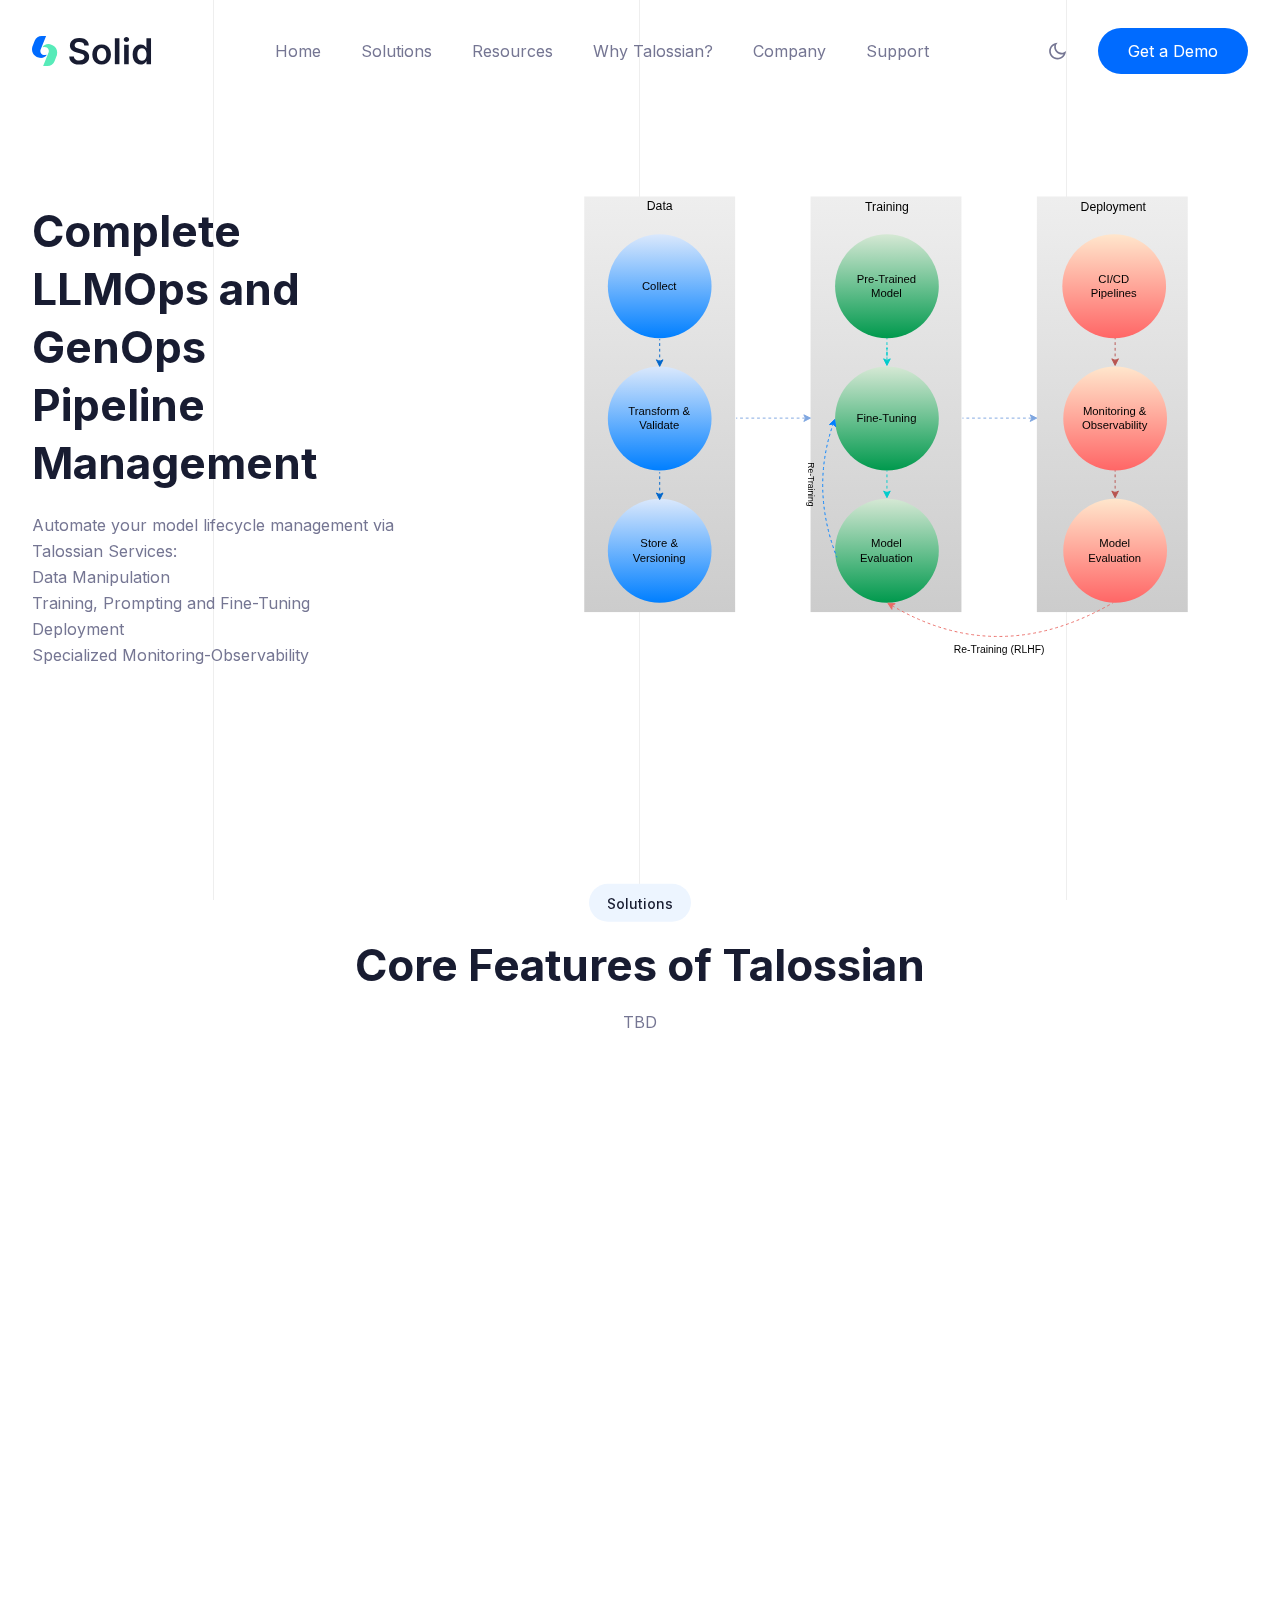
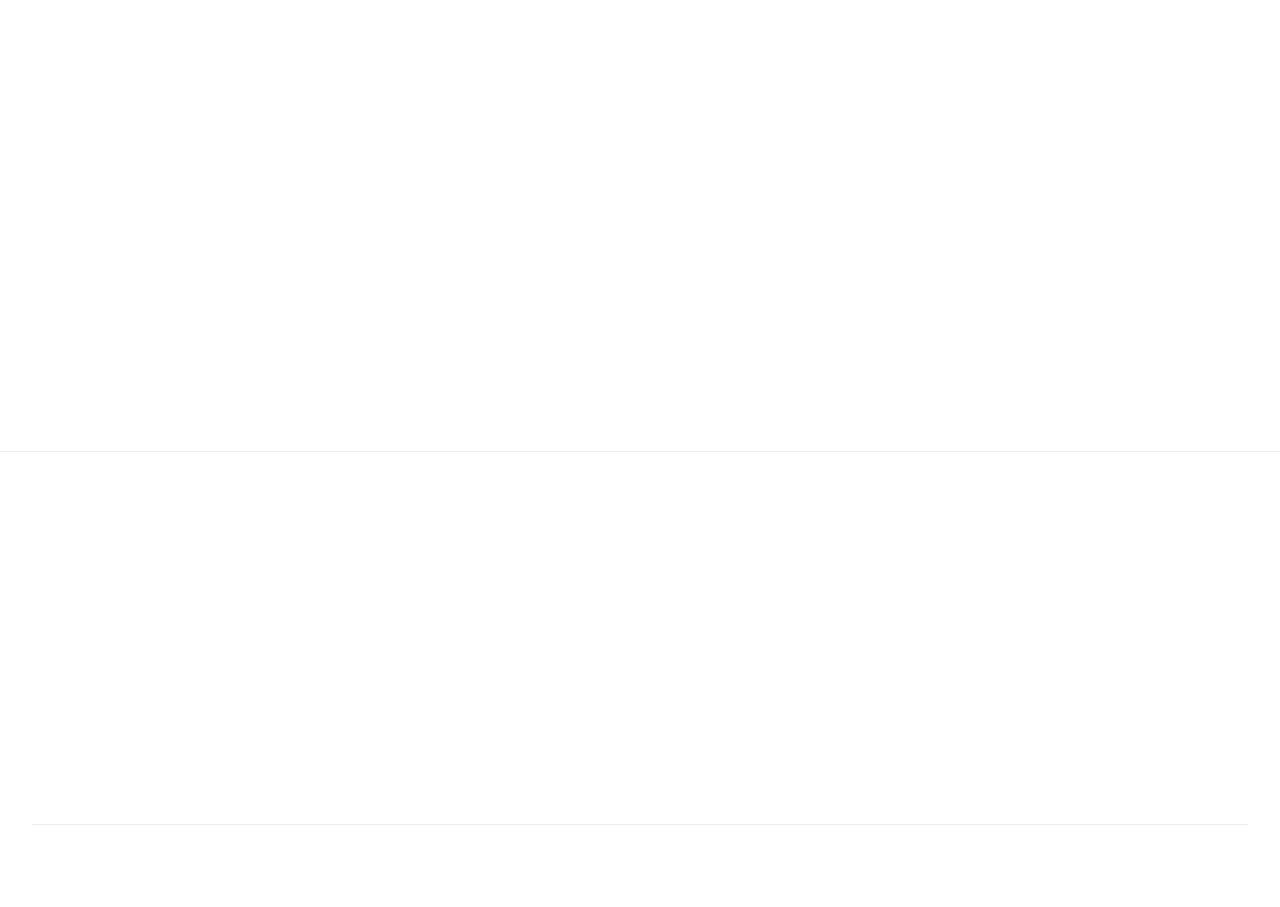
==== commit 065d5dbe: "init" ====
--- a/index.html
+++ b/index.html
@@ -1 +1 @@
-<!DOCTYPE html><html lang="en"><head><meta charSet="utf-8"/><meta name="viewport" content="width=device-width, initial-scale=1"/><link rel="preload" href="/_next/static/media/a34f9d1faa5f3315-s.p.woff2" as="font" crossorigin="" type="font/woff2"/><link rel="stylesheet" href="/_next/static/css/7bc391780908b57e.css" crossorigin="" data-precedence="next"/><link rel="preload" as="script" fetchPriority="low" href="/_next/static/chunks/webpack-84247854456d3ee4.js" crossorigin=""/><script src="/_next/static/chunks/fd9d1056-f79a217f3f38d347.js" async="" crossorigin=""></script><script src="/_next/static/chunks/472-6ead4d6fe12469f0.js" async="" crossorigin=""></script><script src="/_next/static/chunks/main-app-ce281d8555633725.js" async="" crossorigin=""></script><script src="/_next/static/chunks/413-8d491deb9a2bdcfe.js" async=""></script><script src="/_next/static/chunks/486-e74c50ba8a4686aa.js" async=""></script><script src="/_next/static/chunks/326-eb6d9a58f0acb02c.js" async=""></script><script src="/_next/static/chunks/app/(site)/layout-aac11c1b83ae8079.js" async=""></script><script src="/_next/static/chunks/app/(site)/page-278891ec13b4a173.js" async=""></script><title>Talossian - Full LLMOps and GenOps Lifecycle Management</title><meta name="description" content="Talossian - Full LLMOps and GenOps Lifecycle Management"/><link rel="icon" href="/favicon.ico" type="image/x-icon" sizes="16x16"/><meta name="next-size-adjust"/><script src="/_next/static/chunks/polyfills-c67a75d1b6f99dc8.js" crossorigin="" noModule=""></script></head><body class="dark:bg-black __className_36bd41"><script>!function(){try{var d=document.documentElement,c=d.classList;c.remove('light','dark');var e=localStorage.getItem('theme');if(e){c.add(e|| '')}else{c.add('light');}if(e==='light'||e==='dark'||!e)d.style.colorScheme=e||'light'}catch(t){}}();</script><div class="fixed left-0 top-0 -z-20 flex h-full w-full items-center justify-around"><span class="flex h-full w-[1px] animate-line1 bg-stroke dark:bg-strokedark"></span><span class="flex h-full w-[1px] animate-line2 bg-stroke dark:bg-strokedark"></span><span class="flex h-full w-[1px] animate-line3 bg-stroke dark:bg-strokedark"></span></div><header class="fixed left-0 top-0 z-99999 w-full py-7 "><div class="relative mx-auto max-w-c-1390 items-center justify-between px-4 md:px-8 xl:flex 2xl:px-0"><div class="flex w-full items-center justify-between xl:w-1/4"><a href="/"><img alt="logo" loading="lazy" width="159.03" height="30" decoding="async" data-nimg="1" class="hidden w-full dark:block" style="color:transparent" srcSet="/_next/image?url=%2Fimages%2Flogo%2Flogo-dark.png&amp;w=256&amp;q=75 1x, /_next/image?url=%2Fimages%2Flogo%2Flogo-dark.png&amp;w=384&amp;q=75 2x" src="/_next/image?url=%2Fimages%2Flogo%2Flogo-dark.png&amp;w=384&amp;q=75"/><img alt="logo" loading="lazy" width="130" height="30" decoding="async" data-nimg="1" class="w-full dark:hidden" style="color:transparent" srcSet="/_next/image?url=%2Fimages%2Flogo%2Flogo-light.jpg&amp;w=256&amp;q=75 1x, /_next/image?url=%2Fimages%2Flogo%2Flogo-light.jpg&amp;w=384&amp;q=75 2x" src="/_next/image?url=%2Fimages%2Flogo%2Flogo-light.jpg&amp;w=384&amp;q=75"/></a><button aria-label="hamburger Toggler" class="block xl:hidden"><span class="relative block h-5.5 w-5.5 cursor-pointer"><span class="absolute right-0 block h-full w-full"><span class="relative left-0 top-0 my-1 block h-0.5 rounded-sm bg-black delay-[0] duration-200 ease-in-out dark:bg-white !w-full delay-300"></span><span class="relative left-0 top-0 my-1 block h-0.5 rounded-sm bg-black delay-150 duration-200 ease-in-out dark:bg-white delay-400 !w-full"></span><span class="relative left-0 top-0 my-1 block h-0.5 rounded-sm bg-black delay-200 duration-200 ease-in-out dark:bg-white !w-full delay-500"></span></span><span class="du-block absolute right-0 h-full w-full rotate-45"><span class="absolute left-2.5 top-0 block h-full w-0.5 rounded-sm bg-black delay-300 duration-200 ease-in-out dark:bg-white !h-0 delay-[0]"></span><span class="delay-400 absolute left-0 top-2.5 block h-0.5 w-full rounded-sm bg-black duration-200 ease-in-out dark:bg-white !h-0 delay-200"></span></span></span></button></div><div class="invisible h-0 w-full items-center justify-between xl:visible xl:flex xl:h-auto xl:w-full false"><nav><ul class="flex flex-col gap-5 xl:flex-row xl:items-center xl:gap-10"><li><a class="text-primary hover:text-primary" href="/">Home</a></li><li><a class="hover:text-primary" href="/#solutions">Solutions</a></li><li><a class="hover:text-primary" href="#">Resources</a></li><li><a class="hover:text-primary" href="#">Why Talossian?</a></li><li><a class="hover:text-primary" href="#">Company</a></li><li><a class="hover:text-primary" href="#">Support</a></li></ul></nav><div class="mt-7 flex items-center gap-6 xl:mt-0"><button aria-label="theme toggler" class="bg-gray-2 dark:bg-dark-bg absolute right-17 mr-1.5 flex cursor-pointer items-center justify-center rounded-full text-black dark:text-white lg:static"><img alt="logo" loading="lazy" width="21" height="21" decoding="async" data-nimg="1" class="dark:hidden" style="color:transparent" src="/images/icon/icon-moon.svg"/><img alt="logo" loading="lazy" width="22" height="22" decoding="async" data-nimg="1" class="hidden dark:block" style="color:transparent" src="/images/icon/icon-sun.svg"/></button><a class="flex items-center justify-center rounded-full bg-primary px-7.5 py-2.5 text-regular text-white duration-300 ease-in-out hover:bg-primaryho" href="#">Get a Demo</a></div></div></div></header><div><div style="position:fixed;z-index:9999;top:16px;left:16px;right:16px;bottom:16px;pointer-events:none"></div></div><main><section class="overflow-hidden pb-20 pt-35 md:pt-40 xl:pb-25 xl:pt-46"><div class="mx-auto max-w-c-1390 px-4 md:px-8 2xl:px-0"><div class="flex lg:items-center lg:gap-8 xl:gap-32.5"><div class=" md:w-1/3"><h4 class="mb-4.5 text-lg font-medium text-black dark:text-white"></h4><h4 class="mb-5 pr-16 text-3xl font-bold text-black dark:text-white xl:text-hero ">Complete LLMOps and GenOps Pipeline Management</h4>Automate your model lifecycle management via Talossian Services:<ul><li>Data Manipulation</li><li>Training, Prompting and Fine-Tuning</li><li>Deployment</li><li>Specialized Monitoring-Observability</li></ul></div><div class="animate_right hidden md:w-2/3 lg:block"><div class="relative 2xl:-mr-7.5"><img alt="shape" loading="lazy" decoding="async" data-nimg="fill" class="absolute -right-6.5 bottom-0 z-1" style="position:absolute;height:100%;width:100%;left:0;top:0;right:0;bottom:0;color:transparent" src="/images/flow1.svg"/><div class=" relative aspect-[700/444] w-full"></div></div></div></div></div></section><section id="solutions" class="py-20 lg:py-25 xl:py-30"><div class="mx-auto max-w-c-1315 px-4 md:px-8 xl:px-0"><div class="animate_top mx-auto text-center" style="opacity:0;transform:translateY(-20px) translateZ(0)"><div class="mb-4 inline-block rounded-full bg-zumthor px-4.5 py-1.5 dark:border dark:border-strokedark dark:bg-blacksection"><span class="text-sectiontitle font-medium text-black dark:text-white">Solutions</span></div><h2 class="mx-auto mb-4 text-3xl font-bold text-black dark:text-white md:w-4/5 xl:w-1/2 xl:text-sectiontitle3">Core Features of Talossian</h2><p class="mx-auto md:w-4/5 lg:w-3/5 xl:w-[46%]">TBD</p></div><div class="mt-12.5 grid grid-cols-1 gap-7.5 md:grid-cols-2 lg:mt-15 lg:grid-cols-3 xl:mt-20 xl:gap-12.5"><div class="animate_top z-40 rounded-lg border border-white bg-white p-7.5 shadow-solid-3 transition-all hover:shadow-solid-4 dark:border-strokedark dark:bg-blacksection dark:hover:bg-hoverdark xl:p-12.5" style="opacity:0;transform:translateY(-10px) translateZ(0)"><div class="relative flex h-16 w-16 items-center justify-center rounded-[4px] bg-primary"><img alt="title" loading="lazy" width="36" height="36" decoding="async" data-nimg="1" style="color:transparent" src="/images/icon/icon-01.svg"/></div><h3 class="mb-5 mt-7.5 text-xl font-semibold text-black dark:text-white xl:text-itemtitle">Model Collection</h3><p>Full LLM out-of-the box collection for every need. We support Hugging Face models and OpenAI endpoints.</p></div><div class="animate_top z-40 rounded-lg border border-white bg-white p-7.5 shadow-solid-3 transition-all hover:shadow-solid-4 dark:border-strokedark dark:bg-blacksection dark:hover:bg-hoverdark xl:p-12.5" style="opacity:0;transform:translateY(-10px) translateZ(0)"><div class="relative flex h-16 w-16 items-center justify-center rounded-[4px] bg-primary"><img alt="title" loading="lazy" width="36" height="36" decoding="async" data-nimg="1" style="color:transparent" src="/images/icon/icon-02.svg"/></div><h3 class="mb-5 mt-7.5 text-xl font-semibold text-black dark:text-white xl:text-itemtitle">Training Automation</h3><p>Automate Model Training and Delivery, via specialized CI/CD pipelines.</p></div><div class="animate_top z-40 rounded-lg border border-white bg-white p-7.5 shadow-solid-3 transition-all hover:shadow-solid-4 dark:border-strokedark dark:bg-blacksection dark:hover:bg-hoverdark xl:p-12.5" style="opacity:0;transform:translateY(-10px) translateZ(0)"><div class="relative flex h-16 w-16 items-center justify-center rounded-[4px] bg-primary"><img alt="title" loading="lazy" width="36" height="36" decoding="async" data-nimg="1" style="color:transparent" src="/images/icon/icon-03.svg"/></div><h3 class="mb-5 mt-7.5 text-xl font-semibold text-black dark:text-white xl:text-itemtitle">Lifecycle Management</h3><p>Continuous Re-Training and Fine-Tuning in periods. Sync with new data batches, and dynamic re-training cycles.</p></div><div class="animate_top z-40 rounded-lg border border-white bg-white p-7.5 shadow-solid-3 transition-all hover:shadow-solid-4 dark:border-strokedark dark:bg-blacksection dark:hover:bg-hoverdark xl:p-12.5" style="opacity:0;transform:translateY(-10px) translateZ(0)"><div class="relative flex h-16 w-16 items-center justify-center rounded-[4px] bg-primary"><img alt="title" loading="lazy" width="36" height="36" decoding="async" data-nimg="1" style="color:transparent" src="/images/icon/icon-04.svg"/></div><h3 class="mb-5 mt-7.5 text-xl font-semibold text-black dark:text-white xl:text-itemtitle">Data Flow</h3><p>Batching, validation and versioning of new data via HTTP endpoints, using popular open-source tools like Elastic Search and Mongo DB.</p></div><div class="animate_top z-40 rounded-lg border border-white bg-white p-7.5 shadow-solid-3 transition-all hover:shadow-solid-4 dark:border-strokedark dark:bg-blacksection dark:hover:bg-hoverdark xl:p-12.5" style="opacity:0;transform:translateY(-10px) translateZ(0)"><div class="relative flex h-16 w-16 items-center justify-center rounded-[4px] bg-primary"><img alt="title" loading="lazy" width="36" height="36" decoding="async" data-nimg="1" style="color:transparent" src="/images/icon/icon-05.svg"/></div><h3 class="mb-5 mt-7.5 text-xl font-semibold text-black dark:text-white xl:text-itemtitle">Monitoring &amp; Observability</h3><p>Advanced monitoring and tracing contributes to live feedback and evaluation of the model, and determines the need of further fine-tuning.</p></div><div class="animate_top z-40 rounded-lg border border-white bg-white p-7.5 shadow-solid-3 transition-all hover:shadow-solid-4 dark:border-strokedark dark:bg-blacksection dark:hover:bg-hoverdark xl:p-12.5" style="opacity:0;transform:translateY(-10px) translateZ(0)"><div class="relative flex h-16 w-16 items-center justify-center rounded-[4px] bg-primary"><img alt="title" loading="lazy" width="36" height="36" decoding="async" data-nimg="1" style="color:transparent" src="/images/icon/icon-06.svg"/></div><h3 class="mb-5 mt-7.5 text-xl font-semibold text-black dark:text-white xl:text-itemtitle">Prompt Engineering</h3><p>Advanced prompt engineering specializes pre-trained models to excel in specific contexts.</p></div></div></div></section></main><footer class="border-t border-stroke bg-white dark:border-strokedark dark:bg-blacksection"><div class="mx-auto max-w-c-1390 px-4 md:px-8 2xl:px-0"><div class="py-20 lg:py-25"><div class="flex flex-wrap gap-8 lg:justify-between lg:gap-0"><div class="animate_top w-1/2 lg:w-1/4" style="opacity:0;transform:translateY(-20px) translateZ(0)"><p class="mb-10 mt-5">Contact us for requests, offers and demos via e-mail:</p><p class="mb-1.5 text-sectiontitle uppercase tracking-[5px]">contact</p><a href="mailto:info@talossian.com" class="text-itemtitle font-medium text-black dark:text-white">info@talossian.com</a></div><div class="flex w-full flex-col gap-8 md:flex-row md:justify-between md:gap-0 lg:w-2/3 xl:w-7/12"><div class="animate_top" style="opacity:0;transform:translateY(-20px) translateZ(0)"></div><div class="animate_top" style="opacity:0;transform:translateY(-20px) translateZ(0)"></div><div class="animate_top" style="opacity:0;transform:translateY(-20px) translateZ(0)"></div></div></div></div><div class="flex flex-col flex-wrap items-center justify-center gap-5 border-t border-stroke py-7 dark:border-strokedark lg:flex-row lg:justify-between lg:gap-0"><div class="animate_top" style="opacity:0;transform:translateY(-20px) translateZ(0)"><ul class="flex items-center gap-8"><li><a href="#" class="hover:text-primary">Privacy Policy</a></li><li><a href="#" class="hover:text-primary">Support</a></li></ul></div><div class="animate_top" style="opacity:0;transform:translateY(-20px) translateZ(0)"><p>© <!-- -->2024<!-- --> Talossian P.C. All rights reserved.</p></div><div class="animate_top" style="opacity:0;transform:translateY(-20px) translateZ(0)"><ul class="flex items-center gap-5"><li><a href="#" aria-label="social icon"><svg class="fill-[#D1D8E0] transition-all duration-300 hover:fill-primary" width="24" height="24" viewBox="0 0 24 24" fill="none" xmlns="http://www.w3.org/2000/svg"><g clip-path="url(#clip0_48_1499)"><path d="M14 13.5H16.5L17.5 9.5H14V7.5C14 6.47 14 5.5 16 5.5H17.5V2.14C17.174 2.097 15.943 2 14.643 2C11.928 2 10 3.657 10 6.7V9.5H7V13.5H10V22H14V13.5Z" fill=""></path></g><defs><clipPath id="clip0_48_1499"><rect width="24" height="24" fill="white"></rect></clipPath></defs></svg></a></li><li><a href="#" aria-label="social icon"><svg class="fill-[#D1D8E0] transition-all duration-300 hover:fill-primary" width="24" height="24" viewBox="0 0 24 24" fill="none" xmlns="http://www.w3.org/2000/svg"><g clip-path="url(#clip0_48_1502)"><path d="M22.162 5.65593C21.3985 5.99362 20.589 6.2154 19.76 6.31393C20.6337 5.79136 21.2877 4.96894 21.6 3.99993C20.78 4.48793 19.881 4.82993 18.944 5.01493C18.3146 4.34151 17.4803 3.89489 16.5709 3.74451C15.6615 3.59413 14.7279 3.74842 13.9153 4.18338C13.1026 4.61834 12.4564 5.30961 12.0771 6.14972C11.6978 6.98983 11.6067 7.93171 11.818 8.82893C10.1551 8.74558 8.52832 8.31345 7.04328 7.56059C5.55823 6.80773 4.24812 5.75098 3.19799 4.45893C2.82628 5.09738 2.63095 5.82315 2.63199 6.56193C2.63199 8.01193 3.36999 9.29293 4.49199 10.0429C3.828 10.022 3.17862 9.84271 2.59799 9.51993V9.57193C2.59819 10.5376 2.93236 11.4735 3.54384 12.221C4.15532 12.9684 5.00647 13.4814 5.95299 13.6729C5.33661 13.84 4.6903 13.8646 4.06299 13.7449C4.32986 14.5762 4.85 15.3031 5.55058 15.824C6.25117 16.345 7.09712 16.6337 7.96999 16.6499C7.10247 17.3313 6.10917 17.8349 5.04687 18.1321C3.98458 18.4293 2.87412 18.5142 1.77899 18.3819C3.69069 19.6114 5.91609 20.2641 8.18899 20.2619C15.882 20.2619 20.089 13.8889 20.089 8.36193C20.089 8.18193 20.084 7.99993 20.076 7.82193C20.8949 7.2301 21.6016 6.49695 22.163 5.65693L22.162 5.65593Z" fill=""></path></g><defs><clipPath id="clip0_48_1502"><rect width="24" height="24" fill="white"></rect></clipPath></defs></svg></a></li><li><a href="#" aria-label="social icon"><svg class="fill-[#D1D8E0] transition-all duration-300 hover:fill-primary" width="24" height="24" viewBox="0 0 24 24" fill="none" xmlns="http://www.w3.org/2000/svg"><g clip-path="url(#clip0_48_1505)"><path d="M6.94 5.00002C6.93974 5.53046 6.72877 6.03906 6.35351 6.41394C5.97825 6.78883 5.46944 6.99929 4.939 6.99902C4.40857 6.99876 3.89997 6.78779 3.52508 6.41253C3.1502 6.03727 2.93974 5.52846 2.94 4.99802C2.94027 4.46759 3.15124 3.95899 3.5265 3.5841C3.90176 3.20922 4.41057 2.99876 4.941 2.99902C5.47144 2.99929 5.98004 3.21026 6.35492 3.58552C6.72981 3.96078 6.94027 4.46959 6.94 5.00002ZM7 8.48002H3V21H7V8.48002ZM13.32 8.48002H9.34V21H13.28V14.43C13.28 10.77 18.05 10.43 18.05 14.43V21H22V13.07C22 6.90002 14.94 7.13002 13.28 10.16L13.32 8.48002Z" fill=""></path></g><defs><clipPath id="clip0_48_1505"><rect width="24" height="24" fill="white"></rect></clipPath></defs></svg></a></li><li><a href="#" aria-label="social icon"><svg class="fill-[#D1D8E0] transition-all duration-300 hover:fill-primary" width="24" height="24" viewBox="0 0 24 24" xmlns="http://www.w3.org/2000/svg"><g clip-path="url(#clip0_48_1508)"><path d="M7.443 5.3501C8.082 5.3501 8.673 5.4001 9.213 5.5481C9.70301 5.63814 10.1708 5.82293 10.59 6.0921C10.984 6.3391 11.279 6.6861 11.475 7.1311C11.672 7.5761 11.77 8.1211 11.77 8.7141C11.77 9.4071 11.623 10.0001 11.279 10.4451C10.984 10.8911 10.492 11.2861 9.902 11.5831C10.738 11.8311 11.377 12.2761 11.77 12.8691C12.164 13.4631 12.41 14.2051 12.41 15.0461C12.41 15.7391 12.262 16.3321 12.016 16.8271C11.77 17.3221 11.377 17.7671 10.934 18.0641C10.4528 18.3825 9.92084 18.6165 9.361 18.7561C8.771 18.9051 8.181 19.0041 7.591 19.0041H1V5.3501H7.443ZM7.049 10.8901C7.59 10.8901 8.033 10.7421 8.377 10.4951C8.721 10.2481 8.869 9.8021 8.869 9.2581C8.869 8.9611 8.819 8.6641 8.721 8.4671C8.623 8.2691 8.475 8.1201 8.279 7.9721C8.082 7.8731 7.885 7.7741 7.639 7.7251C7.393 7.6751 7.148 7.6751 6.852 7.6751H4V10.8911H7.05L7.049 10.8901ZM7.197 16.7281C7.492 16.7281 7.787 16.6781 8.033 16.6291C8.28138 16.5819 8.51628 16.4805 8.721 16.3321C8.92139 16.1873 9.08903 16.002 9.213 15.7881C9.311 15.5411 9.41 15.2441 9.41 14.8981C9.41 14.2051 9.213 13.7101 8.82 13.3641C8.426 13.0671 7.885 12.9191 7.246 12.9191H4V16.7291H7.197V16.7281ZM16.689 16.6781C17.082 17.0741 17.672 17.2721 18.459 17.2721C19 17.2721 19.492 17.1241 19.885 16.8771C20.279 16.5801 20.525 16.2831 20.623 15.9861H23.033C22.639 17.1731 22.049 18.0141 21.263 18.5581C20.475 19.0531 19.541 19.3501 18.41 19.3501C17.6864 19.3523 16.9688 19.2179 16.295 18.9541C15.6887 18.7266 15.148 18.3529 14.721 17.8661C14.2643 17.4107 13.9267 16.8498 13.738 16.2331C13.492 15.5901 13.393 14.8981 13.393 14.1061C13.393 13.3641 13.492 12.6721 13.738 12.0281C13.9745 11.4082 14.3245 10.8378 14.77 10.3461C15.213 9.9011 15.754 9.5061 16.344 9.2581C17.0007 8.99416 17.7022 8.85969 18.41 8.8621C19.246 8.8621 19.984 9.0111 20.623 9.3571C21.263 9.7031 21.754 10.0991 22.148 10.6931C22.5499 11.2636 22.8494 11.8998 23.033 12.5731C23.131 13.2651 23.18 13.9581 23.131 14.7491H16C16 15.5411 16.295 16.2831 16.689 16.6791V16.6781ZM19.787 11.4841C19.443 11.1381 18.902 10.9401 18.262 10.9401C17.82 10.9401 17.475 11.0391 17.18 11.1871C16.885 11.3361 16.689 11.5341 16.492 11.7321C16.311 11.9234 16.1912 12.1643 16.148 12.4241C16.098 12.6721 16.049 12.8691 16.049 13.0671H20.475C20.377 12.3251 20.131 11.8311 19.787 11.4841V11.4841ZM15.459 6.2901H20.967V7.6261H15.46V6.2901H15.459Z"></path></g><defs><clipPath id="clip0_48_1508"><rect width="24" height="24" fill="white"></rect></clipPath></defs></svg></a></li></ul></div></div></div></footer><div class="fixed bottom-8 right-8 z-[99]"></div><script src="/_next/static/chunks/webpack-84247854456d3ee4.js" crossorigin="" async=""></script><script>(self.__next_f=self.__next_f||[]).push([0]);self.__next_f.push([2,null])</script><script>self.__next_f.push([1,"0:\"$L1\"\n"])</script><script>self.__next_f.push([1,"2:HL[\"/_next/static/media/a34f9d1faa5f3315-s.p.woff2\",\"font\",{\"crossOrigin\":\"\",\"type\":\"font/woff2\"}]\n3:HL[\"/_next/static/css/7bc391780908b57e.css\",\"style\",{\"crossOrigin\":\"\"}]\n"])</script><script>self.__next_f.push([1,"4:I[3728,[],\"\"]\n6:I[9928,[],\"\"]\n7:I[6954,[],\"\"]\n8:I[7264,[],\"\"]\n9:I[1182,[\"413\",\"static/chunks/413-8d491deb9a2bdcfe.js\",\"486\",\"static/chunks/486-e74c50ba8a4686aa.js\",\"326\",\"static/chunks/326-eb6d9a58f0acb02c.js\",\"457\",\"static/chunks/app/(site)/layout-aac11c1b83ae8079.js\"],\"\"]\nb:I[9379,[\"413\",\"static/chunks/413-8d491deb9a2bdcfe.js\",\"486\",\"static/chunks/486-e74c50ba8a4686aa.js\",\"502\",\"static/chunks/app/(site)/page-278891ec13b4a173.js\"],\"\"]\nc:I[5087,[\"413\",\"static/chunks/413-8d491deb9a2bdcfe.js\",\"486\",\"static/"])</script><script>self.__next_f.push([1,"chunks/486-e74c50ba8a4686aa.js\",\"502\",\"static/chunks/app/(site)/page-278891ec13b4a173.js\"],\"\"]\n"])</script><script>self.__next_f.push([1,"1:[[],[\"$\",\"$L4\",null,{\"buildId\":\"j4DqUg_CIIaMSLc15wyPt\",\"assetPrefix\":\"\",\"initialCanonicalUrl\":\"/\",\"initialTree\":[\"\",{\"children\":[\"(site)\",{\"children\":[\"__PAGE__\",{}]},\"$undefined\",\"$undefined\",true]}],\"initialHead\":[false,\"$L5\"],\"globalErrorComponent\":\"$6\",\"children\":[\"$\",\"$L7\",null,{\"parallelRouterKey\":\"children\",\"segmentPath\":[\"children\"],\"loading\":\"$undefined\",\"loadingStyles\":\"$undefined\",\"hasLoading\":false,\"error\":\"$undefined\",\"errorStyles\":\"$undefined\",\"template\":[\"$\",\"$L8\",null,{}],\"templateStyles\":\"$undefined\",\"notFound\":[[\"$\",\"title\",null,{\"children\":\"404: This page could not be found.\"}],[\"$\",\"div\",null,{\"style\":{\"fontFamily\":\"system-ui,\\\"Segoe UI\\\",Roboto,Helvetica,Arial,sans-serif,\\\"Apple Color Emoji\\\",\\\"Segoe UI Emoji\\\"\",\"height\":\"100vh\",\"textAlign\":\"center\",\"display\":\"flex\",\"flexDirection\":\"column\",\"alignItems\":\"center\",\"justifyContent\":\"center\"},\"children\":[\"$\",\"div\",null,{\"children\":[[\"$\",\"style\",null,{\"dangerouslySetInnerHTML\":{\"__html\":\"body{color:#000;background:#fff;margin:0}.next-error-h1{border-right:1px solid rgba(0,0,0,.3)}@media (prefers-color-scheme:dark){body{color:#fff;background:#000}.next-error-h1{border-right:1px solid rgba(255,255,255,.3)}}\"}}],[\"$\",\"h1\",null,{\"className\":\"next-error-h1\",\"style\":{\"display\":\"inline-block\",\"margin\":\"0 20px 0 0\",\"padding\":\"0 23px 0 0\",\"fontSize\":24,\"fontWeight\":500,\"verticalAlign\":\"top\",\"lineHeight\":\"49px\"},\"children\":\"404\"}],[\"$\",\"div\",null,{\"style\":{\"display\":\"inline-block\"},\"children\":[\"$\",\"h2\",null,{\"style\":{\"fontSize\":14,\"fontWeight\":400,\"lineHeight\":\"49px\",\"margin\":0},\"children\":\"This page could not be found.\"}]}]]}]}]],\"notFoundStyles\":[],\"childProp\":{\"current\":[null,[\"$\",\"$L9\",null,{\"children\":[\"$\",\"$L7\",null,{\"parallelRouterKey\":\"children\",\"segmentPath\":[\"children\",\"(site)\",\"children\"],\"loading\":\"$undefined\",\"loadingStyles\":\"$undefined\",\"hasLoading\":false,\"error\":\"$undefined\",\"errorStyles\":\"$undefined\",\"template\":[\"$\",\"$L8\",null,{}],\"templateStyles\":\"$undefined\",\"notFound\":[[\"$\",\"title\",null,{\"children\":\"404: This page could not be found.\"}],[\"$\",\"div\",null,{\"style\":{\"fontFamily\":\"system-ui,\\\"Segoe UI\\\",Roboto,Helvetica,Arial,sans-serif,\\\"Apple Color Emoji\\\",\\\"Segoe UI Emoji\\\"\",\"height\":\"100vh\",\"textAlign\":\"center\",\"display\":\"flex\",\"flexDirection\":\"column\",\"alignItems\":\"center\",\"justifyContent\":\"center\"},\"children\":[\"$\",\"div\",null,{\"children\":[[\"$\",\"style\",null,{\"dangerouslySetInnerHTML\":{\"__html\":\"body{color:#000;background:#fff;margin:0}.next-error-h1{border-right:1px solid rgba(0,0,0,.3)}@media (prefers-color-scheme:dark){body{color:#fff;background:#000}.next-error-h1{border-right:1px solid rgba(255,255,255,.3)}}\"}}],[\"$\",\"h1\",null,{\"className\":\"next-error-h1\",\"style\":{\"display\":\"inline-block\",\"margin\":\"0 20px 0 0\",\"padding\":\"0 23px 0 0\",\"fontSize\":24,\"fontWeight\":500,\"verticalAlign\":\"top\",\"lineHeight\":\"49px\"},\"children\":\"404\"}],[\"$\",\"div\",null,{\"style\":{\"display\":\"inline-block\"},\"children\":[\"$\",\"h2\",null,{\"style\":{\"fontSize\":14,\"fontWeight\":400,\"lineHeight\":\"49px\",\"margin\":0},\"children\":\"This page could not be found.\"}]}]]}]}]],\"notFoundStyles\":[],\"childProp\":{\"current\":[\"$La\",[\"$\",\"main\",null,{\"children\":[[\"$\",\"$Lb\",null,{}],[\"$\",\"$Lc\",null,{}]]}],null],\"segment\":\"__PAGE__\"},\"styles\":[]}],\"params\":{}}],null],\"segment\":\"(site)\"},\"styles\":[[\"$\",\"link\",\"0\",{\"rel\":\"stylesheet\",\"href\":\"/_next/static/css/7bc391780908b57e.css\",\"precedence\":\"next\",\"crossOrigin\":\"\"}]]}]}]]\n"])</script><script>self.__next_f.push([1,"5:[[\"$\",\"meta\",\"0\",{\"charSet\":\"utf-8\"}],[\"$\",\"title\",\"1\",{\"children\":\"Talossian - Full LLMOps and GenOps Lifecycle Management\"}],[\"$\",\"meta\",\"2\",{\"name\":\"description\",\"content\":\"Talossian - Full LLMOps and GenOps Lifecycle Management\"}],[\"$\",\"meta\",\"3\",{\"name\":\"viewport\",\"content\":\"width=device-width, initial-scale=1\"}],[\"$\",\"link\",\"4\",{\"rel\":\"icon\",\"href\":\"/favicon.ico\",\"type\":\"image/x-icon\",\"sizes\":\"16x16\"}],[\"$\",\"meta\",\"5\",{\"name\":\"next-size-adjust\"}]]\na:null\n"])</script></body></html>+<!DOCTYPE html><html lang="en"><head><meta charSet="utf-8"/><meta name="viewport" content="width=device-width, initial-scale=1"/><link rel="preload" href="/_next/static/media/a34f9d1faa5f3315-s.p.woff2" as="font" crossorigin="" type="font/woff2"/><link rel="stylesheet" href="/_next/static/css/7bc391780908b57e.css" crossorigin="" data-precedence="next"/><link rel="preload" as="script" fetchPriority="low" href="/_next/static/chunks/webpack-84247854456d3ee4.js" crossorigin=""/><script src="/_next/static/chunks/fd9d1056-f79a217f3f38d347.js" async="" crossorigin=""></script><script src="/_next/static/chunks/472-6ead4d6fe12469f0.js" async="" crossorigin=""></script><script src="/_next/static/chunks/main-app-ce281d8555633725.js" async="" crossorigin=""></script><script src="/_next/static/chunks/413-8d491deb9a2bdcfe.js" async=""></script><script src="/_next/static/chunks/486-e74c50ba8a4686aa.js" async=""></script><script src="/_next/static/chunks/326-eb6d9a58f0acb02c.js" async=""></script><script src="/_next/static/chunks/app/(site)/layout-32eb16ccc96d0826.js" async=""></script><script src="/_next/static/chunks/app/(site)/page-278891ec13b4a173.js" async=""></script><title>Talossian - Full LLMOps and GenOps Lifecycle Management</title><meta name="description" content="Talossian - Full LLMOps and GenOps Lifecycle Management"/><link rel="icon" href="/favicon.ico" type="image/x-icon" sizes="16x16"/><meta name="next-size-adjust"/><script src="/_next/static/chunks/polyfills-c67a75d1b6f99dc8.js" crossorigin="" noModule=""></script></head><body class="dark:bg-black __className_36bd41"><script>!function(){try{var d=document.documentElement,c=d.classList;c.remove('light','dark');var e=localStorage.getItem('theme');if(e){c.add(e|| '')}else{c.add('light');}if(e==='light'||e==='dark'||!e)d.style.colorScheme=e||'light'}catch(t){}}();</script><div class="fixed left-0 top-0 -z-20 flex h-full w-full items-center justify-around"><span class="flex h-full w-[1px] animate-line1 bg-stroke dark:bg-strokedark"></span><span class="flex h-full w-[1px] animate-line2 bg-stroke dark:bg-strokedark"></span><span class="flex h-full w-[1px] animate-line3 bg-stroke dark:bg-strokedark"></span></div><header class="fixed left-0 top-0 z-99999 w-full py-7 "><div class="relative mx-auto max-w-c-1390 items-center justify-between px-4 md:px-8 xl:flex 2xl:px-0"><div class="flex w-full items-center justify-between xl:w-1/4"><a href="/"><img alt="logo" loading="lazy" width="159.03" height="30" decoding="async" data-nimg="1" class="hidden w-full dark:block" style="color:transparent" src="/images/logo/logo-dark2.svg"/><img alt="logo" loading="lazy" width="130" height="30" decoding="async" data-nimg="1" class="w-full dark:hidden" style="color:transparent" src="/images/logo/logo-light2.svg"/></a><button aria-label="hamburger Toggler" class="block xl:hidden"><span class="relative block h-5.5 w-5.5 cursor-pointer"><span class="absolute right-0 block h-full w-full"><span class="relative left-0 top-0 my-1 block h-0.5 rounded-sm bg-black delay-[0] duration-200 ease-in-out dark:bg-white !w-full delay-300"></span><span class="relative left-0 top-0 my-1 block h-0.5 rounded-sm bg-black delay-150 duration-200 ease-in-out dark:bg-white delay-400 !w-full"></span><span class="relative left-0 top-0 my-1 block h-0.5 rounded-sm bg-black delay-200 duration-200 ease-in-out dark:bg-white !w-full delay-500"></span></span><span class="du-block absolute right-0 h-full w-full rotate-45"><span class="absolute left-2.5 top-0 block h-full w-0.5 rounded-sm bg-black delay-300 duration-200 ease-in-out dark:bg-white !h-0 delay-[0]"></span><span class="delay-400 absolute left-0 top-2.5 block h-0.5 w-full rounded-sm bg-black duration-200 ease-in-out dark:bg-white !h-0 delay-200"></span></span></span></button></div><div class="invisible h-0 w-full items-center justify-between xl:visible xl:flex xl:h-auto xl:w-full false"><nav><ul class="flex flex-col gap-5 xl:flex-row xl:items-center xl:gap-10"><li><a class="text-primary hover:text-primary" href="/">Home</a></li><li><a class="hover:text-primary" href="/#solutions">Solutions</a></li><li><a class="hover:text-primary" href="#">Resources</a></li><li><a class="hover:text-primary" href="#">Why Talossian?</a></li><li><a class="hover:text-primary" href="#">Company</a></li><li><a class="hover:text-primary" href="#">Support</a></li></ul></nav><div class="mt-7 flex items-center gap-6 xl:mt-0"><button aria-label="theme toggler" class="bg-gray-2 dark:bg-dark-bg absolute right-17 mr-1.5 flex cursor-pointer items-center justify-center rounded-full text-black dark:text-white lg:static"><img alt="logo" loading="lazy" width="21" height="21" decoding="async" data-nimg="1" class="dark:hidden" style="color:transparent" src="/images/icon/icon-moon.svg"/><img alt="logo" loading="lazy" width="22" height="22" decoding="async" data-nimg="1" class="hidden dark:block" style="color:transparent" src="/images/icon/icon-sun.svg"/></button><a class="flex items-center justify-center rounded-full bg-primary px-7.5 py-2.5 text-regular text-white duration-300 ease-in-out hover:bg-primaryho" href="#">Get a Demo</a></div></div></div></header><div><div style="position:fixed;z-index:9999;top:16px;left:16px;right:16px;bottom:16px;pointer-events:none"></div></div><main><section class="overflow-hidden pb-20 pt-35 md:pt-40 xl:pb-25 xl:pt-46"><div class="mx-auto max-w-c-1390 px-4 md:px-8 2xl:px-0"><div class="flex lg:items-center lg:gap-8 xl:gap-32.5"><div class=" md:w-1/3"><h4 class="mb-4.5 text-lg font-medium text-black dark:text-white"></h4><h4 class="mb-5 pr-16 text-3xl font-bold text-black dark:text-white xl:text-hero ">Complete LLMOps and GenOps Pipeline Management</h4>Automate your model lifecycle management via Talossian Services:<ul><li>Data Manipulation</li><li>Training, Prompting and Fine-Tuning</li><li>Deployment</li><li>Specialized Monitoring-Observability</li></ul></div><div class="animate_right hidden md:w-2/3 lg:block"><div class="relative 2xl:-mr-7.5"><img alt="shape" loading="lazy" decoding="async" data-nimg="fill" class="absolute -right-6.5 bottom-0 z-1" style="position:absolute;height:100%;width:100%;left:0;top:0;right:0;bottom:0;color:transparent" src="/images/flow1.svg"/><div class=" relative aspect-[700/444] w-full"></div></div></div></div></div></section><section id="solutions" class="py-20 lg:py-25 xl:py-30"><div class="mx-auto max-w-c-1315 px-4 md:px-8 xl:px-0"><div class="animate_top mx-auto text-center" style="opacity:0;transform:translateY(-20px) translateZ(0)"><div class="mb-4 inline-block rounded-full bg-zumthor px-4.5 py-1.5 dark:border dark:border-strokedark dark:bg-blacksection"><span class="text-sectiontitle font-medium text-black dark:text-white">Solutions</span></div><h2 class="mx-auto mb-4 text-3xl font-bold text-black dark:text-white md:w-4/5 xl:w-1/2 xl:text-sectiontitle3">Core Features of Talossian</h2><p class="mx-auto md:w-4/5 lg:w-3/5 xl:w-[46%]">TBD</p></div><div class="mt-12.5 grid grid-cols-1 gap-7.5 md:grid-cols-2 lg:mt-15 lg:grid-cols-3 xl:mt-20 xl:gap-12.5"><div class="animate_top z-40 rounded-lg border border-white bg-white p-7.5 shadow-solid-3 transition-all hover:shadow-solid-4 dark:border-strokedark dark:bg-blacksection dark:hover:bg-hoverdark xl:p-12.5" style="opacity:0;transform:translateY(-10px) translateZ(0)"><div class="relative flex h-16 w-16 items-center justify-center rounded-[4px] bg-primary"><img alt="title" loading="lazy" width="36" height="36" decoding="async" data-nimg="1" style="color:transparent" src="/images/icon/icon-01.svg"/></div><h3 class="mb-5 mt-7.5 text-xl font-semibold text-black dark:text-white xl:text-itemtitle">Model Collection</h3><p>Full LLM out-of-the box collection for every need. We support Hugging Face models and OpenAI endpoints.</p></div><div class="animate_top z-40 rounded-lg border border-white bg-white p-7.5 shadow-solid-3 transition-all hover:shadow-solid-4 dark:border-strokedark dark:bg-blacksection dark:hover:bg-hoverdark xl:p-12.5" style="opacity:0;transform:translateY(-10px) translateZ(0)"><div class="relative flex h-16 w-16 items-center justify-center rounded-[4px] bg-primary"><img alt="title" loading="lazy" width="36" height="36" decoding="async" data-nimg="1" style="color:transparent" src="/images/icon/icon-02.svg"/></div><h3 class="mb-5 mt-7.5 text-xl font-semibold text-black dark:text-white xl:text-itemtitle">Training Automation</h3><p>Automate Model Training and Delivery, via specialized CI/CD pipelines.</p></div><div class="animate_top z-40 rounded-lg border border-white bg-white p-7.5 shadow-solid-3 transition-all hover:shadow-solid-4 dark:border-strokedark dark:bg-blacksection dark:hover:bg-hoverdark xl:p-12.5" style="opacity:0;transform:translateY(-10px) translateZ(0)"><div class="relative flex h-16 w-16 items-center justify-center rounded-[4px] bg-primary"><img alt="title" loading="lazy" width="36" height="36" decoding="async" data-nimg="1" style="color:transparent" src="/images/icon/icon-03.svg"/></div><h3 class="mb-5 mt-7.5 text-xl font-semibold text-black dark:text-white xl:text-itemtitle">Lifecycle Management</h3><p>Continuous Re-Training and Fine-Tuning in periods. Sync with new data batches, and dynamic re-training cycles.</p></div><div class="animate_top z-40 rounded-lg border border-white bg-white p-7.5 shadow-solid-3 transition-all hover:shadow-solid-4 dark:border-strokedark dark:bg-blacksection dark:hover:bg-hoverdark xl:p-12.5" style="opacity:0;transform:translateY(-10px) translateZ(0)"><div class="relative flex h-16 w-16 items-center justify-center rounded-[4px] bg-primary"><img alt="title" loading="lazy" width="36" height="36" decoding="async" data-nimg="1" style="color:transparent" src="/images/icon/icon-04.svg"/></div><h3 class="mb-5 mt-7.5 text-xl font-semibold text-black dark:text-white xl:text-itemtitle">Data Flow</h3><p>Batching, validation and versioning of new data via HTTP endpoints, using popular open-source tools like Elastic Search and Mongo DB.</p></div><div class="animate_top z-40 rounded-lg border border-white bg-white p-7.5 shadow-solid-3 transition-all hover:shadow-solid-4 dark:border-strokedark dark:bg-blacksection dark:hover:bg-hoverdark xl:p-12.5" style="opacity:0;transform:translateY(-10px) translateZ(0)"><div class="relative flex h-16 w-16 items-center justify-center rounded-[4px] bg-primary"><img alt="title" loading="lazy" width="36" height="36" decoding="async" data-nimg="1" style="color:transparent" src="/images/icon/icon-05.svg"/></div><h3 class="mb-5 mt-7.5 text-xl font-semibold text-black dark:text-white xl:text-itemtitle">Monitoring &amp; Observability</h3><p>Advanced monitoring and tracing contributes to live feedback and evaluation of the model, and determines the need of further fine-tuning.</p></div><div class="animate_top z-40 rounded-lg border border-white bg-white p-7.5 shadow-solid-3 transition-all hover:shadow-solid-4 dark:border-strokedark dark:bg-blacksection dark:hover:bg-hoverdark xl:p-12.5" style="opacity:0;transform:translateY(-10px) translateZ(0)"><div class="relative flex h-16 w-16 items-center justify-center rounded-[4px] bg-primary"><img alt="title" loading="lazy" width="36" height="36" decoding="async" data-nimg="1" style="color:transparent" src="/images/icon/icon-06.svg"/></div><h3 class="mb-5 mt-7.5 text-xl font-semibold text-black dark:text-white xl:text-itemtitle">Prompt Engineering</h3><p>Advanced prompt engineering specializes pre-trained models to excel in specific contexts.</p></div></div></div></section></main><footer class="border-t border-stroke bg-white dark:border-strokedark dark:bg-blacksection"><div class="mx-auto max-w-c-1390 px-4 md:px-8 2xl:px-0"><div class="py-20 lg:py-25"><div class="flex flex-wrap gap-8 lg:justify-between lg:gap-0"><div class="animate_top w-1/2 lg:w-1/4" style="opacity:0;transform:translateY(-20px) translateZ(0)"><p class="mb-10 mt-5">Contact us for requests, offers and demos via e-mail:</p><p class="mb-1.5 text-sectiontitle uppercase tracking-[5px]">contact</p><a href="mailto:info@talossian.com" class="text-itemtitle font-medium text-black dark:text-white">info@talossian.com</a></div><div class="flex w-full flex-col gap-8 md:flex-row md:justify-between md:gap-0 lg:w-2/3 xl:w-7/12"><div class="animate_top" style="opacity:0;transform:translateY(-20px) translateZ(0)"></div><div class="animate_top" style="opacity:0;transform:translateY(-20px) translateZ(0)"></div><div class="animate_top" style="opacity:0;transform:translateY(-20px) translateZ(0)"></div></div></div></div><div class="flex flex-col flex-wrap items-center justify-center gap-5 border-t border-stroke py-7 dark:border-strokedark lg:flex-row lg:justify-between lg:gap-0"><div class="animate_top" style="opacity:0;transform:translateY(-20px) translateZ(0)"><ul class="flex items-center gap-8"><li><a href="#" class="hover:text-primary">Privacy Policy</a></li><li><a href="#" class="hover:text-primary">Support</a></li></ul></div><div class="animate_top" style="opacity:0;transform:translateY(-20px) translateZ(0)"><p>© <!-- -->2024<!-- --> Talossian P.C. All rights reserved.</p></div><div class="animate_top" style="opacity:0;transform:translateY(-20px) translateZ(0)"><ul class="flex items-center gap-5"><li><a href="#" aria-label="social icon"><svg class="fill-[#D1D8E0] transition-all duration-300 hover:fill-primary" width="24" height="24" viewBox="0 0 24 24" fill="none" xmlns="http://www.w3.org/2000/svg"><g clip-path="url(#clip0_48_1499)"><path d="M14 13.5H16.5L17.5 9.5H14V7.5C14 6.47 14 5.5 16 5.5H17.5V2.14C17.174 2.097 15.943 2 14.643 2C11.928 2 10 3.657 10 6.7V9.5H7V13.5H10V22H14V13.5Z" fill=""></path></g><defs><clipPath id="clip0_48_1499"><rect width="24" height="24" fill="white"></rect></clipPath></defs></svg></a></li><li><a href="#" aria-label="social icon"><svg class="fill-[#D1D8E0] transition-all duration-300 hover:fill-primary" width="24" height="24" viewBox="0 0 24 24" fill="none" xmlns="http://www.w3.org/2000/svg"><g clip-path="url(#clip0_48_1502)"><path d="M22.162 5.65593C21.3985 5.99362 20.589 6.2154 19.76 6.31393C20.6337 5.79136 21.2877 4.96894 21.6 3.99993C20.78 4.48793 19.881 4.82993 18.944 5.01493C18.3146 4.34151 17.4803 3.89489 16.5709 3.74451C15.6615 3.59413 14.7279 3.74842 13.9153 4.18338C13.1026 4.61834 12.4564 5.30961 12.0771 6.14972C11.6978 6.98983 11.6067 7.93171 11.818 8.82893C10.1551 8.74558 8.52832 8.31345 7.04328 7.56059C5.55823 6.80773 4.24812 5.75098 3.19799 4.45893C2.82628 5.09738 2.63095 5.82315 2.63199 6.56193C2.63199 8.01193 3.36999 9.29293 4.49199 10.0429C3.828 10.022 3.17862 9.84271 2.59799 9.51993V9.57193C2.59819 10.5376 2.93236 11.4735 3.54384 12.221C4.15532 12.9684 5.00647 13.4814 5.95299 13.6729C5.33661 13.84 4.6903 13.8646 4.06299 13.7449C4.32986 14.5762 4.85 15.3031 5.55058 15.824C6.25117 16.345 7.09712 16.6337 7.96999 16.6499C7.10247 17.3313 6.10917 17.8349 5.04687 18.1321C3.98458 18.4293 2.87412 18.5142 1.77899 18.3819C3.69069 19.6114 5.91609 20.2641 8.18899 20.2619C15.882 20.2619 20.089 13.8889 20.089 8.36193C20.089 8.18193 20.084 7.99993 20.076 7.82193C20.8949 7.2301 21.6016 6.49695 22.163 5.65693L22.162 5.65593Z" fill=""></path></g><defs><clipPath id="clip0_48_1502"><rect width="24" height="24" fill="white"></rect></clipPath></defs></svg></a></li><li><a href="#" aria-label="social icon"><svg class="fill-[#D1D8E0] transition-all duration-300 hover:fill-primary" width="24" height="24" viewBox="0 0 24 24" fill="none" xmlns="http://www.w3.org/2000/svg"><g clip-path="url(#clip0_48_1505)"><path d="M6.94 5.00002C6.93974 5.53046 6.72877 6.03906 6.35351 6.41394C5.97825 6.78883 5.46944 6.99929 4.939 6.99902C4.40857 6.99876 3.89997 6.78779 3.52508 6.41253C3.1502 6.03727 2.93974 5.52846 2.94 4.99802C2.94027 4.46759 3.15124 3.95899 3.5265 3.5841C3.90176 3.20922 4.41057 2.99876 4.941 2.99902C5.47144 2.99929 5.98004 3.21026 6.35492 3.58552C6.72981 3.96078 6.94027 4.46959 6.94 5.00002ZM7 8.48002H3V21H7V8.48002ZM13.32 8.48002H9.34V21H13.28V14.43C13.28 10.77 18.05 10.43 18.05 14.43V21H22V13.07C22 6.90002 14.94 7.13002 13.28 10.16L13.32 8.48002Z" fill=""></path></g><defs><clipPath id="clip0_48_1505"><rect width="24" height="24" fill="white"></rect></clipPath></defs></svg></a></li><li><a href="#" aria-label="social icon"><svg class="fill-[#D1D8E0] transition-all duration-300 hover:fill-primary" width="24" height="24" viewBox="0 0 24 24" xmlns="http://www.w3.org/2000/svg"><g clip-path="url(#clip0_48_1508)"><path d="M7.443 5.3501C8.082 5.3501 8.673 5.4001 9.213 5.5481C9.70301 5.63814 10.1708 5.82293 10.59 6.0921C10.984 6.3391 11.279 6.6861 11.475 7.1311C11.672 7.5761 11.77 8.1211 11.77 8.7141C11.77 9.4071 11.623 10.0001 11.279 10.4451C10.984 10.8911 10.492 11.2861 9.902 11.5831C10.738 11.8311 11.377 12.2761 11.77 12.8691C12.164 13.4631 12.41 14.2051 12.41 15.0461C12.41 15.7391 12.262 16.3321 12.016 16.8271C11.77 17.3221 11.377 17.7671 10.934 18.0641C10.4528 18.3825 9.92084 18.6165 9.361 18.7561C8.771 18.9051 8.181 19.0041 7.591 19.0041H1V5.3501H7.443ZM7.049 10.8901C7.59 10.8901 8.033 10.7421 8.377 10.4951C8.721 10.2481 8.869 9.8021 8.869 9.2581C8.869 8.9611 8.819 8.6641 8.721 8.4671C8.623 8.2691 8.475 8.1201 8.279 7.9721C8.082 7.8731 7.885 7.7741 7.639 7.7251C7.393 7.6751 7.148 7.6751 6.852 7.6751H4V10.8911H7.05L7.049 10.8901ZM7.197 16.7281C7.492 16.7281 7.787 16.6781 8.033 16.6291C8.28138 16.5819 8.51628 16.4805 8.721 16.3321C8.92139 16.1873 9.08903 16.002 9.213 15.7881C9.311 15.5411 9.41 15.2441 9.41 14.8981C9.41 14.2051 9.213 13.7101 8.82 13.3641C8.426 13.0671 7.885 12.9191 7.246 12.9191H4V16.7291H7.197V16.7281ZM16.689 16.6781C17.082 17.0741 17.672 17.2721 18.459 17.2721C19 17.2721 19.492 17.1241 19.885 16.8771C20.279 16.5801 20.525 16.2831 20.623 15.9861H23.033C22.639 17.1731 22.049 18.0141 21.263 18.5581C20.475 19.0531 19.541 19.3501 18.41 19.3501C17.6864 19.3523 16.9688 19.2179 16.295 18.9541C15.6887 18.7266 15.148 18.3529 14.721 17.8661C14.2643 17.4107 13.9267 16.8498 13.738 16.2331C13.492 15.5901 13.393 14.8981 13.393 14.1061C13.393 13.3641 13.492 12.6721 13.738 12.0281C13.9745 11.4082 14.3245 10.8378 14.77 10.3461C15.213 9.9011 15.754 9.5061 16.344 9.2581C17.0007 8.99416 17.7022 8.85969 18.41 8.8621C19.246 8.8621 19.984 9.0111 20.623 9.3571C21.263 9.7031 21.754 10.0991 22.148 10.6931C22.5499 11.2636 22.8494 11.8998 23.033 12.5731C23.131 13.2651 23.18 13.9581 23.131 14.7491H16C16 15.5411 16.295 16.2831 16.689 16.6791V16.6781ZM19.787 11.4841C19.443 11.1381 18.902 10.9401 18.262 10.9401C17.82 10.9401 17.475 11.0391 17.18 11.1871C16.885 11.3361 16.689 11.5341 16.492 11.7321C16.311 11.9234 16.1912 12.1643 16.148 12.4241C16.098 12.6721 16.049 12.8691 16.049 13.0671H20.475C20.377 12.3251 20.131 11.8311 19.787 11.4841V11.4841ZM15.459 6.2901H20.967V7.6261H15.46V6.2901H15.459Z"></path></g><defs><clipPath id="clip0_48_1508"><rect width="24" height="24" fill="white"></rect></clipPath></defs></svg></a></li></ul></div></div></div></footer><div class="fixed bottom-8 right-8 z-[99]"></div><script src="/_next/static/chunks/webpack-84247854456d3ee4.js" crossorigin="" async=""></script><script>(self.__next_f=self.__next_f||[]).push([0]);self.__next_f.push([2,null])</script><script>self.__next_f.push([1,"0:\"$L1\"\n"])</script><script>self.__next_f.push([1,"2:HL[\"/_next/static/media/a34f9d1faa5f3315-s.p.woff2\",\"font\",{\"crossOrigin\":\"\",\"type\":\"font/woff2\"}]\n3:HL[\"/_next/static/css/7bc391780908b57e.css\",\"style\",{\"crossOrigin\":\"\"}]\n"])</script><script>self.__next_f.push([1,"4:I[3728,[],\"\"]\n6:I[9928,[],\"\"]\n7:I[6954,[],\"\"]\n8:I[7264,[],\"\"]\n9:I[1182,[\"413\",\"static/chunks/413-8d491deb9a2bdcfe.js\",\"486\",\"static/chunks/486-e74c50ba8a4686aa.js\",\"326\",\"static/chunks/326-eb6d9a58f0acb02c.js\",\"457\",\"static/chunks/app/(site)/layout-32eb16ccc96d0826.js\"],\"\"]\nb:I[9379,[\"413\",\"static/chunks/413-8d491deb9a2bdcfe.js\",\"486\",\"static/chunks/486-e74c50ba8a4686aa.js\",\"502\",\"static/chunks/app/(site)/page-278891ec13b4a173.js\"],\"\"]\nc:I[5087,[\"413\",\"static/chunks/413-8d491deb9a2bdcfe.js\",\"486\",\"static/"])</script><script>self.__next_f.push([1,"chunks/486-e74c50ba8a4686aa.js\",\"502\",\"static/chunks/app/(site)/page-278891ec13b4a173.js\"],\"\"]\n"])</script><script>self.__next_f.push([1,"1:[[],[\"$\",\"$L4\",null,{\"buildId\":\"l5L0nJMBLrtYXqly7z4V0\",\"assetPrefix\":\"\",\"initialCanonicalUrl\":\"/\",\"initialTree\":[\"\",{\"children\":[\"(site)\",{\"children\":[\"__PAGE__\",{}]},\"$undefined\",\"$undefined\",true]}],\"initialHead\":[false,\"$L5\"],\"globalErrorComponent\":\"$6\",\"children\":[\"$\",\"$L7\",null,{\"parallelRouterKey\":\"children\",\"segmentPath\":[\"children\"],\"loading\":\"$undefined\",\"loadingStyles\":\"$undefined\",\"hasLoading\":false,\"error\":\"$undefined\",\"errorStyles\":\"$undefined\",\"template\":[\"$\",\"$L8\",null,{}],\"templateStyles\":\"$undefined\",\"notFound\":[[\"$\",\"title\",null,{\"children\":\"404: This page could not be found.\"}],[\"$\",\"div\",null,{\"style\":{\"fontFamily\":\"system-ui,\\\"Segoe UI\\\",Roboto,Helvetica,Arial,sans-serif,\\\"Apple Color Emoji\\\",\\\"Segoe UI Emoji\\\"\",\"height\":\"100vh\",\"textAlign\":\"center\",\"display\":\"flex\",\"flexDirection\":\"column\",\"alignItems\":\"center\",\"justifyContent\":\"center\"},\"children\":[\"$\",\"div\",null,{\"children\":[[\"$\",\"style\",null,{\"dangerouslySetInnerHTML\":{\"__html\":\"body{color:#000;background:#fff;margin:0}.next-error-h1{border-right:1px solid rgba(0,0,0,.3)}@media (prefers-color-scheme:dark){body{color:#fff;background:#000}.next-error-h1{border-right:1px solid rgba(255,255,255,.3)}}\"}}],[\"$\",\"h1\",null,{\"className\":\"next-error-h1\",\"style\":{\"display\":\"inline-block\",\"margin\":\"0 20px 0 0\",\"padding\":\"0 23px 0 0\",\"fontSize\":24,\"fontWeight\":500,\"verticalAlign\":\"top\",\"lineHeight\":\"49px\"},\"children\":\"404\"}],[\"$\",\"div\",null,{\"style\":{\"display\":\"inline-block\"},\"children\":[\"$\",\"h2\",null,{\"style\":{\"fontSize\":14,\"fontWeight\":400,\"lineHeight\":\"49px\",\"margin\":0},\"children\":\"This page could not be found.\"}]}]]}]}]],\"notFoundStyles\":[],\"childProp\":{\"current\":[null,[\"$\",\"$L9\",null,{\"children\":[\"$\",\"$L7\",null,{\"parallelRouterKey\":\"children\",\"segmentPath\":[\"children\",\"(site)\",\"children\"],\"loading\":\"$undefined\",\"loadingStyles\":\"$undefined\",\"hasLoading\":false,\"error\":\"$undefined\",\"errorStyles\":\"$undefined\",\"template\":[\"$\",\"$L8\",null,{}],\"templateStyles\":\"$undefined\",\"notFound\":[[\"$\",\"title\",null,{\"children\":\"404: This page could not be found.\"}],[\"$\",\"div\",null,{\"style\":{\"fontFamily\":\"system-ui,\\\"Segoe UI\\\",Roboto,Helvetica,Arial,sans-serif,\\\"Apple Color Emoji\\\",\\\"Segoe UI Emoji\\\"\",\"height\":\"100vh\",\"textAlign\":\"center\",\"display\":\"flex\",\"flexDirection\":\"column\",\"alignItems\":\"center\",\"justifyContent\":\"center\"},\"children\":[\"$\",\"div\",null,{\"children\":[[\"$\",\"style\",null,{\"dangerouslySetInnerHTML\":{\"__html\":\"body{color:#000;background:#fff;margin:0}.next-error-h1{border-right:1px solid rgba(0,0,0,.3)}@media (prefers-color-scheme:dark){body{color:#fff;background:#000}.next-error-h1{border-right:1px solid rgba(255,255,255,.3)}}\"}}],[\"$\",\"h1\",null,{\"className\":\"next-error-h1\",\"style\":{\"display\":\"inline-block\",\"margin\":\"0 20px 0 0\",\"padding\":\"0 23px 0 0\",\"fontSize\":24,\"fontWeight\":500,\"verticalAlign\":\"top\",\"lineHeight\":\"49px\"},\"children\":\"404\"}],[\"$\",\"div\",null,{\"style\":{\"display\":\"inline-block\"},\"children\":[\"$\",\"h2\",null,{\"style\":{\"fontSize\":14,\"fontWeight\":400,\"lineHeight\":\"49px\",\"margin\":0},\"children\":\"This page could not be found.\"}]}]]}]}]],\"notFoundStyles\":[],\"childProp\":{\"current\":[\"$La\",[\"$\",\"main\",null,{\"children\":[[\"$\",\"$Lb\",null,{}],[\"$\",\"$Lc\",null,{}]]}],null],\"segment\":\"__PAGE__\"},\"styles\":[]}],\"params\":{}}],null],\"segment\":\"(site)\"},\"styles\":[[\"$\",\"link\",\"0\",{\"rel\":\"stylesheet\",\"href\":\"/_next/static/css/7bc391780908b57e.css\",\"precedence\":\"next\",\"crossOrigin\":\"\"}]]}]}]]\n"])</script><script>self.__next_f.push([1,"5:[[\"$\",\"meta\",\"0\",{\"charSet\":\"utf-8\"}],[\"$\",\"title\",\"1\",{\"children\":\"Talossian - Full LLMOps and GenOps Lifecycle Management\"}],[\"$\",\"meta\",\"2\",{\"name\":\"description\",\"content\":\"Talossian - Full LLMOps and GenOps Lifecycle Management\"}],[\"$\",\"meta\",\"3\",{\"name\":\"viewport\",\"content\":\"width=device-width, initial-scale=1\"}],[\"$\",\"link\",\"4\",{\"rel\":\"icon\",\"href\":\"/favicon.ico\",\"type\":\"image/x-icon\",\"sizes\":\"16x16\"}],[\"$\",\"meta\",\"5\",{\"name\":\"next-size-adjust\"}]]\na:null\n"])</script></body></html>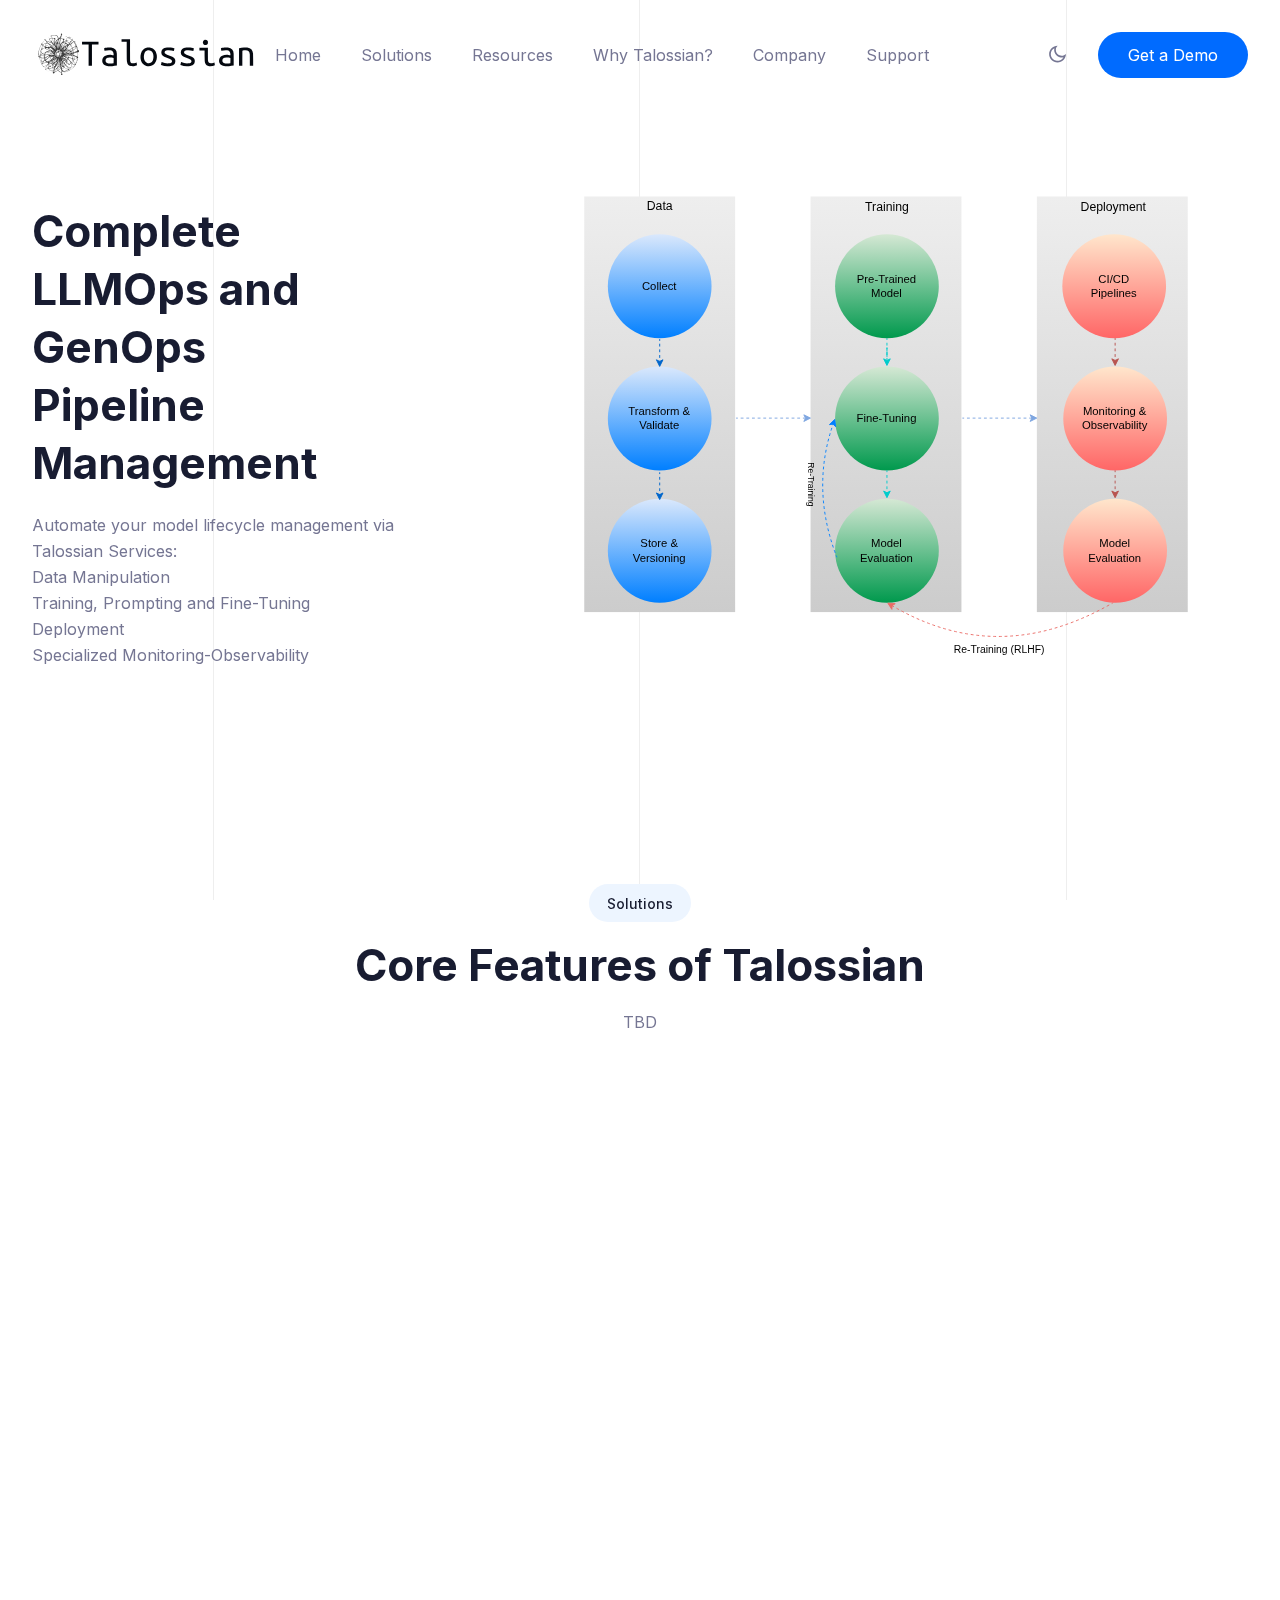
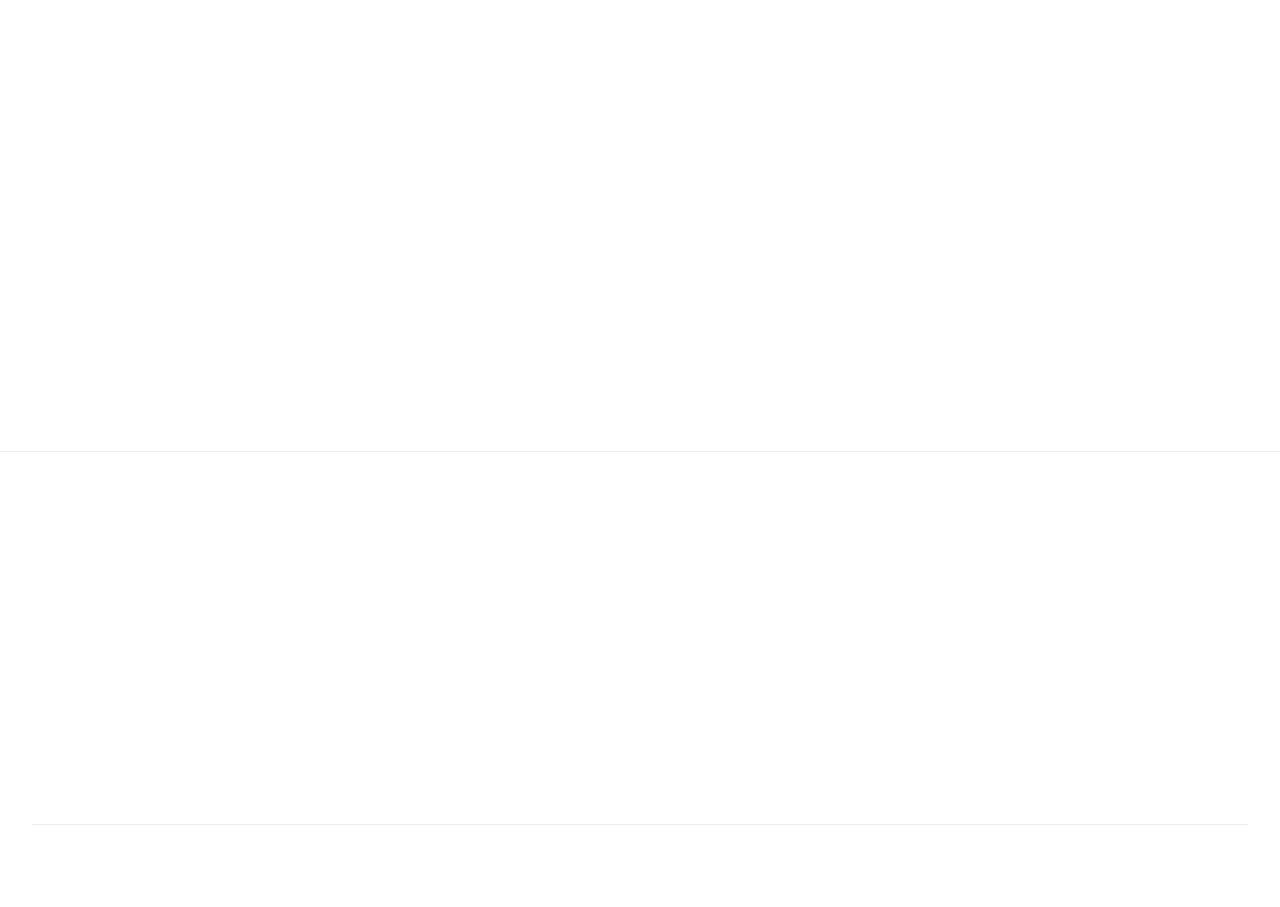
==== commit 9f8a5bba: "First commit" ====
--- a/index.html
+++ b/index.html
@@ -1 +1 @@
-<!DOCTYPE html><html lang="en"><head><meta charSet="utf-8"/><meta name="viewport" content="width=device-width, initial-scale=1"/><link rel="preload" href="/_next/static/media/a34f9d1faa5f3315-s.p.woff2" as="font" crossorigin="" type="font/woff2"/><link rel="stylesheet" href="/_next/static/css/7bc391780908b57e.css" crossorigin="" data-precedence="next"/><link rel="preload" as="script" fetchPriority="low" href="/_next/static/chunks/webpack-84247854456d3ee4.js" crossorigin=""/><script src="/_next/static/chunks/fd9d1056-f79a217f3f38d347.js" async="" crossorigin=""></script><script src="/_next/static/chunks/472-6ead4d6fe12469f0.js" async="" crossorigin=""></script><script src="/_next/static/chunks/main-app-ce281d8555633725.js" async="" crossorigin=""></script><script src="/_next/static/chunks/413-8d491deb9a2bdcfe.js" async=""></script><script src="/_next/static/chunks/486-e74c50ba8a4686aa.js" async=""></script><script src="/_next/static/chunks/326-eb6d9a58f0acb02c.js" async=""></script><script src="/_next/static/chunks/app/(site)/layout-32eb16ccc96d0826.js" async=""></script><script src="/_next/static/chunks/app/(site)/page-278891ec13b4a173.js" async=""></script><title>Talossian - Full LLMOps and GenOps Lifecycle Management</title><meta name="description" content="Talossian - Full LLMOps and GenOps Lifecycle Management"/><link rel="icon" href="/favicon.ico" type="image/x-icon" sizes="16x16"/><meta name="next-size-adjust"/><script src="/_next/static/chunks/polyfills-c67a75d1b6f99dc8.js" crossorigin="" noModule=""></script></head><body class="dark:bg-black __className_36bd41"><script>!function(){try{var d=document.documentElement,c=d.classList;c.remove('light','dark');var e=localStorage.getItem('theme');if(e){c.add(e|| '')}else{c.add('light');}if(e==='light'||e==='dark'||!e)d.style.colorScheme=e||'light'}catch(t){}}();</script><div class="fixed left-0 top-0 -z-20 flex h-full w-full items-center justify-around"><span class="flex h-full w-[1px] animate-line1 bg-stroke dark:bg-strokedark"></span><span class="flex h-full w-[1px] animate-line2 bg-stroke dark:bg-strokedark"></span><span class="flex h-full w-[1px] animate-line3 bg-stroke dark:bg-strokedark"></span></div><header class="fixed left-0 top-0 z-99999 w-full py-7 "><div class="relative mx-auto max-w-c-1390 items-center justify-between px-4 md:px-8 xl:flex 2xl:px-0"><div class="flex w-full items-center justify-between xl:w-1/4"><a href="/"><img alt="logo" loading="lazy" width="159.03" height="30" decoding="async" data-nimg="1" class="hidden w-full dark:block" style="color:transparent" src="/images/logo/logo-dark2.svg"/><img alt="logo" loading="lazy" width="130" height="30" decoding="async" data-nimg="1" class="w-full dark:hidden" style="color:transparent" src="/images/logo/logo-light2.svg"/></a><button aria-label="hamburger Toggler" class="block xl:hidden"><span class="relative block h-5.5 w-5.5 cursor-pointer"><span class="absolute right-0 block h-full w-full"><span class="relative left-0 top-0 my-1 block h-0.5 rounded-sm bg-black delay-[0] duration-200 ease-in-out dark:bg-white !w-full delay-300"></span><span class="relative left-0 top-0 my-1 block h-0.5 rounded-sm bg-black delay-150 duration-200 ease-in-out dark:bg-white delay-400 !w-full"></span><span class="relative left-0 top-0 my-1 block h-0.5 rounded-sm bg-black delay-200 duration-200 ease-in-out dark:bg-white !w-full delay-500"></span></span><span class="du-block absolute right-0 h-full w-full rotate-45"><span class="absolute left-2.5 top-0 block h-full w-0.5 rounded-sm bg-black delay-300 duration-200 ease-in-out dark:bg-white !h-0 delay-[0]"></span><span class="delay-400 absolute left-0 top-2.5 block h-0.5 w-full rounded-sm bg-black duration-200 ease-in-out dark:bg-white !h-0 delay-200"></span></span></span></button></div><div class="invisible h-0 w-full items-center justify-between xl:visible xl:flex xl:h-auto xl:w-full false"><nav><ul class="flex flex-col gap-5 xl:flex-row xl:items-center xl:gap-10"><li><a class="text-primary hover:text-primary" href="/">Home</a></li><li><a class="hover:text-primary" href="/#solutions">Solutions</a></li><li><a class="hover:text-primary" href="#">Resources</a></li><li><a class="hover:text-primary" href="#">Why Talossian?</a></li><li><a class="hover:text-primary" href="#">Company</a></li><li><a class="hover:text-primary" href="#">Support</a></li></ul></nav><div class="mt-7 flex items-center gap-6 xl:mt-0"><button aria-label="theme toggler" class="bg-gray-2 dark:bg-dark-bg absolute right-17 mr-1.5 flex cursor-pointer items-center justify-center rounded-full text-black dark:text-white lg:static"><img alt="logo" loading="lazy" width="21" height="21" decoding="async" data-nimg="1" class="dark:hidden" style="color:transparent" src="/images/icon/icon-moon.svg"/><img alt="logo" loading="lazy" width="22" height="22" decoding="async" data-nimg="1" class="hidden dark:block" style="color:transparent" src="/images/icon/icon-sun.svg"/></button><a class="flex items-center justify-center rounded-full bg-primary px-7.5 py-2.5 text-regular text-white duration-300 ease-in-out hover:bg-primaryho" href="#">Get a Demo</a></div></div></div></header><div><div style="position:fixed;z-index:9999;top:16px;left:16px;right:16px;bottom:16px;pointer-events:none"></div></div><main><section class="overflow-hidden pb-20 pt-35 md:pt-40 xl:pb-25 xl:pt-46"><div class="mx-auto max-w-c-1390 px-4 md:px-8 2xl:px-0"><div class="flex lg:items-center lg:gap-8 xl:gap-32.5"><div class=" md:w-1/3"><h4 class="mb-4.5 text-lg font-medium text-black dark:text-white"></h4><h4 class="mb-5 pr-16 text-3xl font-bold text-black dark:text-white xl:text-hero ">Complete LLMOps and GenOps Pipeline Management</h4>Automate your model lifecycle management via Talossian Services:<ul><li>Data Manipulation</li><li>Training, Prompting and Fine-Tuning</li><li>Deployment</li><li>Specialized Monitoring-Observability</li></ul></div><div class="animate_right hidden md:w-2/3 lg:block"><div class="relative 2xl:-mr-7.5"><img alt="shape" loading="lazy" decoding="async" data-nimg="fill" class="absolute -right-6.5 bottom-0 z-1" style="position:absolute;height:100%;width:100%;left:0;top:0;right:0;bottom:0;color:transparent" src="/images/flow1.svg"/><div class=" relative aspect-[700/444] w-full"></div></div></div></div></div></section><section id="solutions" class="py-20 lg:py-25 xl:py-30"><div class="mx-auto max-w-c-1315 px-4 md:px-8 xl:px-0"><div class="animate_top mx-auto text-center" style="opacity:0;transform:translateY(-20px) translateZ(0)"><div class="mb-4 inline-block rounded-full bg-zumthor px-4.5 py-1.5 dark:border dark:border-strokedark dark:bg-blacksection"><span class="text-sectiontitle font-medium text-black dark:text-white">Solutions</span></div><h2 class="mx-auto mb-4 text-3xl font-bold text-black dark:text-white md:w-4/5 xl:w-1/2 xl:text-sectiontitle3">Core Features of Talossian</h2><p class="mx-auto md:w-4/5 lg:w-3/5 xl:w-[46%]">TBD</p></div><div class="mt-12.5 grid grid-cols-1 gap-7.5 md:grid-cols-2 lg:mt-15 lg:grid-cols-3 xl:mt-20 xl:gap-12.5"><div class="animate_top z-40 rounded-lg border border-white bg-white p-7.5 shadow-solid-3 transition-all hover:shadow-solid-4 dark:border-strokedark dark:bg-blacksection dark:hover:bg-hoverdark xl:p-12.5" style="opacity:0;transform:translateY(-10px) translateZ(0)"><div class="relative flex h-16 w-16 items-center justify-center rounded-[4px] bg-primary"><img alt="title" loading="lazy" width="36" height="36" decoding="async" data-nimg="1" style="color:transparent" src="/images/icon/icon-01.svg"/></div><h3 class="mb-5 mt-7.5 text-xl font-semibold text-black dark:text-white xl:text-itemtitle">Model Collection</h3><p>Full LLM out-of-the box collection for every need. We support Hugging Face models and OpenAI endpoints.</p></div><div class="animate_top z-40 rounded-lg border border-white bg-white p-7.5 shadow-solid-3 transition-all hover:shadow-solid-4 dark:border-strokedark dark:bg-blacksection dark:hover:bg-hoverdark xl:p-12.5" style="opacity:0;transform:translateY(-10px) translateZ(0)"><div class="relative flex h-16 w-16 items-center justify-center rounded-[4px] bg-primary"><img alt="title" loading="lazy" width="36" height="36" decoding="async" data-nimg="1" style="color:transparent" src="/images/icon/icon-02.svg"/></div><h3 class="mb-5 mt-7.5 text-xl font-semibold text-black dark:text-white xl:text-itemtitle">Training Automation</h3><p>Automate Model Training and Delivery, via specialized CI/CD pipelines.</p></div><div class="animate_top z-40 rounded-lg border border-white bg-white p-7.5 shadow-solid-3 transition-all hover:shadow-solid-4 dark:border-strokedark dark:bg-blacksection dark:hover:bg-hoverdark xl:p-12.5" style="opacity:0;transform:translateY(-10px) translateZ(0)"><div class="relative flex h-16 w-16 items-center justify-center rounded-[4px] bg-primary"><img alt="title" loading="lazy" width="36" height="36" decoding="async" data-nimg="1" style="color:transparent" src="/images/icon/icon-03.svg"/></div><h3 class="mb-5 mt-7.5 text-xl font-semibold text-black dark:text-white xl:text-itemtitle">Lifecycle Management</h3><p>Continuous Re-Training and Fine-Tuning in periods. Sync with new data batches, and dynamic re-training cycles.</p></div><div class="animate_top z-40 rounded-lg border border-white bg-white p-7.5 shadow-solid-3 transition-all hover:shadow-solid-4 dark:border-strokedark dark:bg-blacksection dark:hover:bg-hoverdark xl:p-12.5" style="opacity:0;transform:translateY(-10px) translateZ(0)"><div class="relative flex h-16 w-16 items-center justify-center rounded-[4px] bg-primary"><img alt="title" loading="lazy" width="36" height="36" decoding="async" data-nimg="1" style="color:transparent" src="/images/icon/icon-04.svg"/></div><h3 class="mb-5 mt-7.5 text-xl font-semibold text-black dark:text-white xl:text-itemtitle">Data Flow</h3><p>Batching, validation and versioning of new data via HTTP endpoints, using popular open-source tools like Elastic Search and Mongo DB.</p></div><div class="animate_top z-40 rounded-lg border border-white bg-white p-7.5 shadow-solid-3 transition-all hover:shadow-solid-4 dark:border-strokedark dark:bg-blacksection dark:hover:bg-hoverdark xl:p-12.5" style="opacity:0;transform:translateY(-10px) translateZ(0)"><div class="relative flex h-16 w-16 items-center justify-center rounded-[4px] bg-primary"><img alt="title" loading="lazy" width="36" height="36" decoding="async" data-nimg="1" style="color:transparent" src="/images/icon/icon-05.svg"/></div><h3 class="mb-5 mt-7.5 text-xl font-semibold text-black dark:text-white xl:text-itemtitle">Monitoring &amp; Observability</h3><p>Advanced monitoring and tracing contributes to live feedback and evaluation of the model, and determines the need of further fine-tuning.</p></div><div class="animate_top z-40 rounded-lg border border-white bg-white p-7.5 shadow-solid-3 transition-all hover:shadow-solid-4 dark:border-strokedark dark:bg-blacksection dark:hover:bg-hoverdark xl:p-12.5" style="opacity:0;transform:translateY(-10px) translateZ(0)"><div class="relative flex h-16 w-16 items-center justify-center rounded-[4px] bg-primary"><img alt="title" loading="lazy" width="36" height="36" decoding="async" data-nimg="1" style="color:transparent" src="/images/icon/icon-06.svg"/></div><h3 class="mb-5 mt-7.5 text-xl font-semibold text-black dark:text-white xl:text-itemtitle">Prompt Engineering</h3><p>Advanced prompt engineering specializes pre-trained models to excel in specific contexts.</p></div></div></div></section></main><footer class="border-t border-stroke bg-white dark:border-strokedark dark:bg-blacksection"><div class="mx-auto max-w-c-1390 px-4 md:px-8 2xl:px-0"><div class="py-20 lg:py-25"><div class="flex flex-wrap gap-8 lg:justify-between lg:gap-0"><div class="animate_top w-1/2 lg:w-1/4" style="opacity:0;transform:translateY(-20px) translateZ(0)"><p class="mb-10 mt-5">Contact us for requests, offers and demos via e-mail:</p><p class="mb-1.5 text-sectiontitle uppercase tracking-[5px]">contact</p><a href="mailto:info@talossian.com" class="text-itemtitle font-medium text-black dark:text-white">info@talossian.com</a></div><div class="flex w-full flex-col gap-8 md:flex-row md:justify-between md:gap-0 lg:w-2/3 xl:w-7/12"><div class="animate_top" style="opacity:0;transform:translateY(-20px) translateZ(0)"></div><div class="animate_top" style="opacity:0;transform:translateY(-20px) translateZ(0)"></div><div class="animate_top" style="opacity:0;transform:translateY(-20px) translateZ(0)"></div></div></div></div><div class="flex flex-col flex-wrap items-center justify-center gap-5 border-t border-stroke py-7 dark:border-strokedark lg:flex-row lg:justify-between lg:gap-0"><div class="animate_top" style="opacity:0;transform:translateY(-20px) translateZ(0)"><ul class="flex items-center gap-8"><li><a href="#" class="hover:text-primary">Privacy Policy</a></li><li><a href="#" class="hover:text-primary">Support</a></li></ul></div><div class="animate_top" style="opacity:0;transform:translateY(-20px) translateZ(0)"><p>© <!-- -->2024<!-- --> Talossian P.C. All rights reserved.</p></div><div class="animate_top" style="opacity:0;transform:translateY(-20px) translateZ(0)"><ul class="flex items-center gap-5"><li><a href="#" aria-label="social icon"><svg class="fill-[#D1D8E0] transition-all duration-300 hover:fill-primary" width="24" height="24" viewBox="0 0 24 24" fill="none" xmlns="http://www.w3.org/2000/svg"><g clip-path="url(#clip0_48_1499)"><path d="M14 13.5H16.5L17.5 9.5H14V7.5C14 6.47 14 5.5 16 5.5H17.5V2.14C17.174 2.097 15.943 2 14.643 2C11.928 2 10 3.657 10 6.7V9.5H7V13.5H10V22H14V13.5Z" fill=""></path></g><defs><clipPath id="clip0_48_1499"><rect width="24" height="24" fill="white"></rect></clipPath></defs></svg></a></li><li><a href="#" aria-label="social icon"><svg class="fill-[#D1D8E0] transition-all duration-300 hover:fill-primary" width="24" height="24" viewBox="0 0 24 24" fill="none" xmlns="http://www.w3.org/2000/svg"><g clip-path="url(#clip0_48_1502)"><path d="M22.162 5.65593C21.3985 5.99362 20.589 6.2154 19.76 6.31393C20.6337 5.79136 21.2877 4.96894 21.6 3.99993C20.78 4.48793 19.881 4.82993 18.944 5.01493C18.3146 4.34151 17.4803 3.89489 16.5709 3.74451C15.6615 3.59413 14.7279 3.74842 13.9153 4.18338C13.1026 4.61834 12.4564 5.30961 12.0771 6.14972C11.6978 6.98983 11.6067 7.93171 11.818 8.82893C10.1551 8.74558 8.52832 8.31345 7.04328 7.56059C5.55823 6.80773 4.24812 5.75098 3.19799 4.45893C2.82628 5.09738 2.63095 5.82315 2.63199 6.56193C2.63199 8.01193 3.36999 9.29293 4.49199 10.0429C3.828 10.022 3.17862 9.84271 2.59799 9.51993V9.57193C2.59819 10.5376 2.93236 11.4735 3.54384 12.221C4.15532 12.9684 5.00647 13.4814 5.95299 13.6729C5.33661 13.84 4.6903 13.8646 4.06299 13.7449C4.32986 14.5762 4.85 15.3031 5.55058 15.824C6.25117 16.345 7.09712 16.6337 7.96999 16.6499C7.10247 17.3313 6.10917 17.8349 5.04687 18.1321C3.98458 18.4293 2.87412 18.5142 1.77899 18.3819C3.69069 19.6114 5.91609 20.2641 8.18899 20.2619C15.882 20.2619 20.089 13.8889 20.089 8.36193C20.089 8.18193 20.084 7.99993 20.076 7.82193C20.8949 7.2301 21.6016 6.49695 22.163 5.65693L22.162 5.65593Z" fill=""></path></g><defs><clipPath id="clip0_48_1502"><rect width="24" height="24" fill="white"></rect></clipPath></defs></svg></a></li><li><a href="#" aria-label="social icon"><svg class="fill-[#D1D8E0] transition-all duration-300 hover:fill-primary" width="24" height="24" viewBox="0 0 24 24" fill="none" xmlns="http://www.w3.org/2000/svg"><g clip-path="url(#clip0_48_1505)"><path d="M6.94 5.00002C6.93974 5.53046 6.72877 6.03906 6.35351 6.41394C5.97825 6.78883 5.46944 6.99929 4.939 6.99902C4.40857 6.99876 3.89997 6.78779 3.52508 6.41253C3.1502 6.03727 2.93974 5.52846 2.94 4.99802C2.94027 4.46759 3.15124 3.95899 3.5265 3.5841C3.90176 3.20922 4.41057 2.99876 4.941 2.99902C5.47144 2.99929 5.98004 3.21026 6.35492 3.58552C6.72981 3.96078 6.94027 4.46959 6.94 5.00002ZM7 8.48002H3V21H7V8.48002ZM13.32 8.48002H9.34V21H13.28V14.43C13.28 10.77 18.05 10.43 18.05 14.43V21H22V13.07C22 6.90002 14.94 7.13002 13.28 10.16L13.32 8.48002Z" fill=""></path></g><defs><clipPath id="clip0_48_1505"><rect width="24" height="24" fill="white"></rect></clipPath></defs></svg></a></li><li><a href="#" aria-label="social icon"><svg class="fill-[#D1D8E0] transition-all duration-300 hover:fill-primary" width="24" height="24" viewBox="0 0 24 24" xmlns="http://www.w3.org/2000/svg"><g clip-path="url(#clip0_48_1508)"><path d="M7.443 5.3501C8.082 5.3501 8.673 5.4001 9.213 5.5481C9.70301 5.63814 10.1708 5.82293 10.59 6.0921C10.984 6.3391 11.279 6.6861 11.475 7.1311C11.672 7.5761 11.77 8.1211 11.77 8.7141C11.77 9.4071 11.623 10.0001 11.279 10.4451C10.984 10.8911 10.492 11.2861 9.902 11.5831C10.738 11.8311 11.377 12.2761 11.77 12.8691C12.164 13.4631 12.41 14.2051 12.41 15.0461C12.41 15.7391 12.262 16.3321 12.016 16.8271C11.77 17.3221 11.377 17.7671 10.934 18.0641C10.4528 18.3825 9.92084 18.6165 9.361 18.7561C8.771 18.9051 8.181 19.0041 7.591 19.0041H1V5.3501H7.443ZM7.049 10.8901C7.59 10.8901 8.033 10.7421 8.377 10.4951C8.721 10.2481 8.869 9.8021 8.869 9.2581C8.869 8.9611 8.819 8.6641 8.721 8.4671C8.623 8.2691 8.475 8.1201 8.279 7.9721C8.082 7.8731 7.885 7.7741 7.639 7.7251C7.393 7.6751 7.148 7.6751 6.852 7.6751H4V10.8911H7.05L7.049 10.8901ZM7.197 16.7281C7.492 16.7281 7.787 16.6781 8.033 16.6291C8.28138 16.5819 8.51628 16.4805 8.721 16.3321C8.92139 16.1873 9.08903 16.002 9.213 15.7881C9.311 15.5411 9.41 15.2441 9.41 14.8981C9.41 14.2051 9.213 13.7101 8.82 13.3641C8.426 13.0671 7.885 12.9191 7.246 12.9191H4V16.7291H7.197V16.7281ZM16.689 16.6781C17.082 17.0741 17.672 17.2721 18.459 17.2721C19 17.2721 19.492 17.1241 19.885 16.8771C20.279 16.5801 20.525 16.2831 20.623 15.9861H23.033C22.639 17.1731 22.049 18.0141 21.263 18.5581C20.475 19.0531 19.541 19.3501 18.41 19.3501C17.6864 19.3523 16.9688 19.2179 16.295 18.9541C15.6887 18.7266 15.148 18.3529 14.721 17.8661C14.2643 17.4107 13.9267 16.8498 13.738 16.2331C13.492 15.5901 13.393 14.8981 13.393 14.1061C13.393 13.3641 13.492 12.6721 13.738 12.0281C13.9745 11.4082 14.3245 10.8378 14.77 10.3461C15.213 9.9011 15.754 9.5061 16.344 9.2581C17.0007 8.99416 17.7022 8.85969 18.41 8.8621C19.246 8.8621 19.984 9.0111 20.623 9.3571C21.263 9.7031 21.754 10.0991 22.148 10.6931C22.5499 11.2636 22.8494 11.8998 23.033 12.5731C23.131 13.2651 23.18 13.9581 23.131 14.7491H16C16 15.5411 16.295 16.2831 16.689 16.6791V16.6781ZM19.787 11.4841C19.443 11.1381 18.902 10.9401 18.262 10.9401C17.82 10.9401 17.475 11.0391 17.18 11.1871C16.885 11.3361 16.689 11.5341 16.492 11.7321C16.311 11.9234 16.1912 12.1643 16.148 12.4241C16.098 12.6721 16.049 12.8691 16.049 13.0671H20.475C20.377 12.3251 20.131 11.8311 19.787 11.4841V11.4841ZM15.459 6.2901H20.967V7.6261H15.46V6.2901H15.459Z"></path></g><defs><clipPath id="clip0_48_1508"><rect width="24" height="24" fill="white"></rect></clipPath></defs></svg></a></li></ul></div></div></div></footer><div class="fixed bottom-8 right-8 z-[99]"></div><script src="/_next/static/chunks/webpack-84247854456d3ee4.js" crossorigin="" async=""></script><script>(self.__next_f=self.__next_f||[]).push([0]);self.__next_f.push([2,null])</script><script>self.__next_f.push([1,"0:\"$L1\"\n"])</script><script>self.__next_f.push([1,"2:HL[\"/_next/static/media/a34f9d1faa5f3315-s.p.woff2\",\"font\",{\"crossOrigin\":\"\",\"type\":\"font/woff2\"}]\n3:HL[\"/_next/static/css/7bc391780908b57e.css\",\"style\",{\"crossOrigin\":\"\"}]\n"])</script><script>self.__next_f.push([1,"4:I[3728,[],\"\"]\n6:I[9928,[],\"\"]\n7:I[6954,[],\"\"]\n8:I[7264,[],\"\"]\n9:I[1182,[\"413\",\"static/chunks/413-8d491deb9a2bdcfe.js\",\"486\",\"static/chunks/486-e74c50ba8a4686aa.js\",\"326\",\"static/chunks/326-eb6d9a58f0acb02c.js\",\"457\",\"static/chunks/app/(site)/layout-32eb16ccc96d0826.js\"],\"\"]\nb:I[9379,[\"413\",\"static/chunks/413-8d491deb9a2bdcfe.js\",\"486\",\"static/chunks/486-e74c50ba8a4686aa.js\",\"502\",\"static/chunks/app/(site)/page-278891ec13b4a173.js\"],\"\"]\nc:I[5087,[\"413\",\"static/chunks/413-8d491deb9a2bdcfe.js\",\"486\",\"static/"])</script><script>self.__next_f.push([1,"chunks/486-e74c50ba8a4686aa.js\",\"502\",\"static/chunks/app/(site)/page-278891ec13b4a173.js\"],\"\"]\n"])</script><script>self.__next_f.push([1,"1:[[],[\"$\",\"$L4\",null,{\"buildId\":\"l5L0nJMBLrtYXqly7z4V0\",\"assetPrefix\":\"\",\"initialCanonicalUrl\":\"/\",\"initialTree\":[\"\",{\"children\":[\"(site)\",{\"children\":[\"__PAGE__\",{}]},\"$undefined\",\"$undefined\",true]}],\"initialHead\":[false,\"$L5\"],\"globalErrorComponent\":\"$6\",\"children\":[\"$\",\"$L7\",null,{\"parallelRouterKey\":\"children\",\"segmentPath\":[\"children\"],\"loading\":\"$undefined\",\"loadingStyles\":\"$undefined\",\"hasLoading\":false,\"error\":\"$undefined\",\"errorStyles\":\"$undefined\",\"template\":[\"$\",\"$L8\",null,{}],\"templateStyles\":\"$undefined\",\"notFound\":[[\"$\",\"title\",null,{\"children\":\"404: This page could not be found.\"}],[\"$\",\"div\",null,{\"style\":{\"fontFamily\":\"system-ui,\\\"Segoe UI\\\",Roboto,Helvetica,Arial,sans-serif,\\\"Apple Color Emoji\\\",\\\"Segoe UI Emoji\\\"\",\"height\":\"100vh\",\"textAlign\":\"center\",\"display\":\"flex\",\"flexDirection\":\"column\",\"alignItems\":\"center\",\"justifyContent\":\"center\"},\"children\":[\"$\",\"div\",null,{\"children\":[[\"$\",\"style\",null,{\"dangerouslySetInnerHTML\":{\"__html\":\"body{color:#000;background:#fff;margin:0}.next-error-h1{border-right:1px solid rgba(0,0,0,.3)}@media (prefers-color-scheme:dark){body{color:#fff;background:#000}.next-error-h1{border-right:1px solid rgba(255,255,255,.3)}}\"}}],[\"$\",\"h1\",null,{\"className\":\"next-error-h1\",\"style\":{\"display\":\"inline-block\",\"margin\":\"0 20px 0 0\",\"padding\":\"0 23px 0 0\",\"fontSize\":24,\"fontWeight\":500,\"verticalAlign\":\"top\",\"lineHeight\":\"49px\"},\"children\":\"404\"}],[\"$\",\"div\",null,{\"style\":{\"display\":\"inline-block\"},\"children\":[\"$\",\"h2\",null,{\"style\":{\"fontSize\":14,\"fontWeight\":400,\"lineHeight\":\"49px\",\"margin\":0},\"children\":\"This page could not be found.\"}]}]]}]}]],\"notFoundStyles\":[],\"childProp\":{\"current\":[null,[\"$\",\"$L9\",null,{\"children\":[\"$\",\"$L7\",null,{\"parallelRouterKey\":\"children\",\"segmentPath\":[\"children\",\"(site)\",\"children\"],\"loading\":\"$undefined\",\"loadingStyles\":\"$undefined\",\"hasLoading\":false,\"error\":\"$undefined\",\"errorStyles\":\"$undefined\",\"template\":[\"$\",\"$L8\",null,{}],\"templateStyles\":\"$undefined\",\"notFound\":[[\"$\",\"title\",null,{\"children\":\"404: This page could not be found.\"}],[\"$\",\"div\",null,{\"style\":{\"fontFamily\":\"system-ui,\\\"Segoe UI\\\",Roboto,Helvetica,Arial,sans-serif,\\\"Apple Color Emoji\\\",\\\"Segoe UI Emoji\\\"\",\"height\":\"100vh\",\"textAlign\":\"center\",\"display\":\"flex\",\"flexDirection\":\"column\",\"alignItems\":\"center\",\"justifyContent\":\"center\"},\"children\":[\"$\",\"div\",null,{\"children\":[[\"$\",\"style\",null,{\"dangerouslySetInnerHTML\":{\"__html\":\"body{color:#000;background:#fff;margin:0}.next-error-h1{border-right:1px solid rgba(0,0,0,.3)}@media (prefers-color-scheme:dark){body{color:#fff;background:#000}.next-error-h1{border-right:1px solid rgba(255,255,255,.3)}}\"}}],[\"$\",\"h1\",null,{\"className\":\"next-error-h1\",\"style\":{\"display\":\"inline-block\",\"margin\":\"0 20px 0 0\",\"padding\":\"0 23px 0 0\",\"fontSize\":24,\"fontWeight\":500,\"verticalAlign\":\"top\",\"lineHeight\":\"49px\"},\"children\":\"404\"}],[\"$\",\"div\",null,{\"style\":{\"display\":\"inline-block\"},\"children\":[\"$\",\"h2\",null,{\"style\":{\"fontSize\":14,\"fontWeight\":400,\"lineHeight\":\"49px\",\"margin\":0},\"children\":\"This page could not be found.\"}]}]]}]}]],\"notFoundStyles\":[],\"childProp\":{\"current\":[\"$La\",[\"$\",\"main\",null,{\"children\":[[\"$\",\"$Lb\",null,{}],[\"$\",\"$Lc\",null,{}]]}],null],\"segment\":\"__PAGE__\"},\"styles\":[]}],\"params\":{}}],null],\"segment\":\"(site)\"},\"styles\":[[\"$\",\"link\",\"0\",{\"rel\":\"stylesheet\",\"href\":\"/_next/static/css/7bc391780908b57e.css\",\"precedence\":\"next\",\"crossOrigin\":\"\"}]]}]}]]\n"])</script><script>self.__next_f.push([1,"5:[[\"$\",\"meta\",\"0\",{\"charSet\":\"utf-8\"}],[\"$\",\"title\",\"1\",{\"children\":\"Talossian - Full LLMOps and GenOps Lifecycle Management\"}],[\"$\",\"meta\",\"2\",{\"name\":\"description\",\"content\":\"Talossian - Full LLMOps and GenOps Lifecycle Management\"}],[\"$\",\"meta\",\"3\",{\"name\":\"viewport\",\"content\":\"width=device-width, initial-scale=1\"}],[\"$\",\"link\",\"4\",{\"rel\":\"icon\",\"href\":\"/favicon.ico\",\"type\":\"image/x-icon\",\"sizes\":\"16x16\"}],[\"$\",\"meta\",\"5\",{\"name\":\"next-size-adjust\"}]]\na:null\n"])</script></body></html>+<!DOCTYPE html><html lang="en"><head><meta charSet="utf-8"/><meta name="viewport" content="width=device-width, initial-scale=1"/><link rel="preload" href="/_next/static/media/a34f9d1faa5f3315-s.p.woff2" as="font" crossorigin="" type="font/woff2"/><link rel="stylesheet" href="/_next/static/css/7bc391780908b57e.css" crossorigin="" data-precedence="next"/><link rel="preload" as="script" fetchPriority="low" href="/_next/static/chunks/webpack-84247854456d3ee4.js" crossorigin=""/><script src="/_next/static/chunks/fd9d1056-f79a217f3f38d347.js" async="" crossorigin=""></script><script src="/_next/static/chunks/472-6ead4d6fe12469f0.js" async="" crossorigin=""></script><script src="/_next/static/chunks/main-app-ce281d8555633725.js" async="" crossorigin=""></script><script src="/_next/static/chunks/413-8d491deb9a2bdcfe.js" async=""></script><script src="/_next/static/chunks/486-e74c50ba8a4686aa.js" async=""></script><script src="/_next/static/chunks/326-eb6d9a58f0acb02c.js" async=""></script><script src="/_next/static/chunks/app/(site)/layout-ab339ada6102ce57.js" async=""></script><script src="/_next/static/chunks/app/(site)/page-278891ec13b4a173.js" async=""></script><title>Talossian - Full LLMOps and GenOps Lifecycle Management</title><meta name="description" content="Talossian - Full LLMOps and GenOps Lifecycle Management"/><link rel="icon" href="/favicon.ico" type="image/x-icon" sizes="16x16"/><meta name="next-size-adjust"/><script src="/_next/static/chunks/polyfills-c67a75d1b6f99dc8.js" crossorigin="" noModule=""></script></head><body class="dark:bg-black __className_36bd41"><script>!function(){try{var d=document.documentElement,c=d.classList;c.remove('light','dark');var e=localStorage.getItem('theme');if(e){c.add(e|| '')}else{c.add('light');}if(e==='light'||e==='dark'||!e)d.style.colorScheme=e||'light'}catch(t){}}();</script><div class="fixed left-0 top-0 -z-20 flex h-full w-full items-center justify-around"><span class="flex h-full w-[1px] animate-line1 bg-stroke dark:bg-strokedark"></span><span class="flex h-full w-[1px] animate-line2 bg-stroke dark:bg-strokedark"></span><span class="flex h-full w-[1px] animate-line3 bg-stroke dark:bg-strokedark"></span></div><header class="fixed left-0 top-0 z-99999 w-full py-7 "><div class="relative mx-auto max-w-c-1390 items-center justify-between px-4 md:px-8 xl:flex 2xl:px-0"><div class="flex w-full items-center justify-between xl:w-1/4"><a href="/"><img alt="logo" loading="lazy" width="10.03" height="20" decoding="async" data-nimg="1" class="hidden w-full dark:block" style="color:transparent" src="/images/logo/logo-dark.svg"/><img alt="logo" loading="lazy" width="10" height="20" decoding="async" data-nimg="1" class="w-full dark:hidden" style="color:transparent" src="/images/logo/logo-light.svg"/></a><button aria-label="hamburger Toggler" class="block xl:hidden"><span class="relative block h-5.5 w-5.5 cursor-pointer"><span class="absolute right-0 block h-full w-full"><span class="relative left-0 top-0 my-1 block h-0.5 rounded-sm bg-black delay-[0] duration-200 ease-in-out dark:bg-white !w-full delay-300"></span><span class="relative left-0 top-0 my-1 block h-0.5 rounded-sm bg-black delay-150 duration-200 ease-in-out dark:bg-white delay-400 !w-full"></span><span class="relative left-0 top-0 my-1 block h-0.5 rounded-sm bg-black delay-200 duration-200 ease-in-out dark:bg-white !w-full delay-500"></span></span><span class="du-block absolute right-0 h-full w-full rotate-45"><span class="absolute left-2.5 top-0 block h-full w-0.5 rounded-sm bg-black delay-300 duration-200 ease-in-out dark:bg-white !h-0 delay-[0]"></span><span class="delay-400 absolute left-0 top-2.5 block h-0.5 w-full rounded-sm bg-black duration-200 ease-in-out dark:bg-white !h-0 delay-200"></span></span></span></button></div><div class="invisible h-0 w-full items-center justify-between xl:visible xl:flex xl:h-auto xl:w-full false"><nav><ul class="flex flex-col gap-5 xl:flex-row xl:items-center xl:gap-10"><li><a class="text-primary hover:text-primary" href="/">Home</a></li><li><a class="hover:text-primary" href="/#solutions">Solutions</a></li><li><a class="hover:text-primary" href="#">Resources</a></li><li><a class="hover:text-primary" href="#">Why Talossian?</a></li><li><a class="hover:text-primary" href="#">Company</a></li><li><a class="hover:text-primary" href="#">Support</a></li></ul></nav><div class="mt-7 flex items-center gap-6 xl:mt-0"><button aria-label="theme toggler" class="bg-gray-2 dark:bg-dark-bg absolute right-17 mr-1.5 flex cursor-pointer items-center justify-center rounded-full text-black dark:text-white lg:static"><img alt="logo" loading="lazy" width="21" height="21" decoding="async" data-nimg="1" class="dark:hidden" style="color:transparent" src="/images/icon/icon-moon.svg"/><img alt="logo" loading="lazy" width="22" height="22" decoding="async" data-nimg="1" class="hidden dark:block" style="color:transparent" src="/images/icon/icon-sun.svg"/></button><a class="flex items-center justify-center rounded-full bg-primary px-7.5 py-2.5 text-regular text-white duration-300 ease-in-out hover:bg-primaryho" href="#">Get a Demo</a></div></div></div></header><div><div style="position:fixed;z-index:9999;top:16px;left:16px;right:16px;bottom:16px;pointer-events:none"></div></div><main><section class="overflow-hidden pb-20 pt-35 md:pt-40 xl:pb-25 xl:pt-46"><div class="mx-auto max-w-c-1390 px-4 md:px-8 2xl:px-0"><div class="flex lg:items-center lg:gap-8 xl:gap-32.5"><div class=" md:w-1/3"><h4 class="mb-4.5 text-lg font-medium text-black dark:text-white"></h4><h4 class="mb-5 pr-16 text-3xl font-bold text-black dark:text-white xl:text-hero ">Complete LLMOps and GenOps Pipeline Management</h4>Automate your model lifecycle management via Talossian Services:<ul><li>Data Manipulation</li><li>Training, Prompting and Fine-Tuning</li><li>Deployment</li><li>Specialized Monitoring-Observability</li></ul></div><div class="animate_right hidden md:w-2/3 lg:block"><div class="relative 2xl:-mr-7.5"><img alt="shape" loading="lazy" decoding="async" data-nimg="fill" class="absolute -right-6.5 bottom-0 z-1" style="position:absolute;height:100%;width:100%;left:0;top:0;right:0;bottom:0;color:transparent" src="/images/flow1.svg"/><div class=" relative aspect-[700/444] w-full"></div></div></div></div></div></section><section id="solutions" class="py-20 lg:py-25 xl:py-30"><div class="mx-auto max-w-c-1315 px-4 md:px-8 xl:px-0"><div class="animate_top mx-auto text-center" style="opacity:0;transform:translateY(-20px) translateZ(0)"><div class="mb-4 inline-block rounded-full bg-zumthor px-4.5 py-1.5 dark:border dark:border-strokedark dark:bg-blacksection"><span class="text-sectiontitle font-medium text-black dark:text-white">Solutions</span></div><h2 class="mx-auto mb-4 text-3xl font-bold text-black dark:text-white md:w-4/5 xl:w-1/2 xl:text-sectiontitle3">Core Features of Talossian</h2><p class="mx-auto md:w-4/5 lg:w-3/5 xl:w-[46%]">TBD</p></div><div class="mt-12.5 grid grid-cols-1 gap-7.5 md:grid-cols-2 lg:mt-15 lg:grid-cols-3 xl:mt-20 xl:gap-12.5"><div class="animate_top z-40 rounded-lg border border-white bg-white p-7.5 shadow-solid-3 transition-all hover:shadow-solid-4 dark:border-strokedark dark:bg-blacksection dark:hover:bg-hoverdark xl:p-12.5" style="opacity:0;transform:translateY(-10px) translateZ(0)"><div class="relative flex h-16 w-16 items-center justify-center rounded-[4px] bg-primary"><img alt="title" loading="lazy" width="36" height="36" decoding="async" data-nimg="1" style="color:transparent" src="/images/icon/icon-01.svg"/></div><h3 class="mb-5 mt-7.5 text-xl font-semibold text-black dark:text-white xl:text-itemtitle">Model Collection</h3><p>Full LLM out-of-the box collection for every need. We support Hugging Face models and OpenAI endpoints.</p></div><div class="animate_top z-40 rounded-lg border border-white bg-white p-7.5 shadow-solid-3 transition-all hover:shadow-solid-4 dark:border-strokedark dark:bg-blacksection dark:hover:bg-hoverdark xl:p-12.5" style="opacity:0;transform:translateY(-10px) translateZ(0)"><div class="relative flex h-16 w-16 items-center justify-center rounded-[4px] bg-primary"><img alt="title" loading="lazy" width="36" height="36" decoding="async" data-nimg="1" style="color:transparent" src="/images/icon/icon-02.svg"/></div><h3 class="mb-5 mt-7.5 text-xl font-semibold text-black dark:text-white xl:text-itemtitle">Training Automation</h3><p>Automate Model Training and Delivery, via specialized CI/CD pipelines.</p></div><div class="animate_top z-40 rounded-lg border border-white bg-white p-7.5 shadow-solid-3 transition-all hover:shadow-solid-4 dark:border-strokedark dark:bg-blacksection dark:hover:bg-hoverdark xl:p-12.5" style="opacity:0;transform:translateY(-10px) translateZ(0)"><div class="relative flex h-16 w-16 items-center justify-center rounded-[4px] bg-primary"><img alt="title" loading="lazy" width="36" height="36" decoding="async" data-nimg="1" style="color:transparent" src="/images/icon/icon-03.svg"/></div><h3 class="mb-5 mt-7.5 text-xl font-semibold text-black dark:text-white xl:text-itemtitle">Lifecycle Management</h3><p>Continuous Re-Training and Fine-Tuning in periods. Sync with new data batches, and dynamic re-training cycles.</p></div><div class="animate_top z-40 rounded-lg border border-white bg-white p-7.5 shadow-solid-3 transition-all hover:shadow-solid-4 dark:border-strokedark dark:bg-blacksection dark:hover:bg-hoverdark xl:p-12.5" style="opacity:0;transform:translateY(-10px) translateZ(0)"><div class="relative flex h-16 w-16 items-center justify-center rounded-[4px] bg-primary"><img alt="title" loading="lazy" width="36" height="36" decoding="async" data-nimg="1" style="color:transparent" src="/images/icon/icon-04.svg"/></div><h3 class="mb-5 mt-7.5 text-xl font-semibold text-black dark:text-white xl:text-itemtitle">Data Flow</h3><p>Batching, validation and versioning of new data via HTTP endpoints, using popular open-source tools like Elastic Search and Mongo DB.</p></div><div class="animate_top z-40 rounded-lg border border-white bg-white p-7.5 shadow-solid-3 transition-all hover:shadow-solid-4 dark:border-strokedark dark:bg-blacksection dark:hover:bg-hoverdark xl:p-12.5" style="opacity:0;transform:translateY(-10px) translateZ(0)"><div class="relative flex h-16 w-16 items-center justify-center rounded-[4px] bg-primary"><img alt="title" loading="lazy" width="36" height="36" decoding="async" data-nimg="1" style="color:transparent" src="/images/icon/icon-05.svg"/></div><h3 class="mb-5 mt-7.5 text-xl font-semibold text-black dark:text-white xl:text-itemtitle">Monitoring &amp; Observability</h3><p>Advanced monitoring and tracing contributes to live feedback and evaluation of the model, and determines the need of further fine-tuning.</p></div><div class="animate_top z-40 rounded-lg border border-white bg-white p-7.5 shadow-solid-3 transition-all hover:shadow-solid-4 dark:border-strokedark dark:bg-blacksection dark:hover:bg-hoverdark xl:p-12.5" style="opacity:0;transform:translateY(-10px) translateZ(0)"><div class="relative flex h-16 w-16 items-center justify-center rounded-[4px] bg-primary"><img alt="title" loading="lazy" width="36" height="36" decoding="async" data-nimg="1" style="color:transparent" src="/images/icon/icon-06.svg"/></div><h3 class="mb-5 mt-7.5 text-xl font-semibold text-black dark:text-white xl:text-itemtitle">Prompt Engineering</h3><p>Advanced prompt engineering specializes pre-trained models to excel in specific contexts.</p></div></div></div></section></main><footer class="border-t border-stroke bg-white dark:border-strokedark dark:bg-blacksection"><div class="mx-auto max-w-c-1390 px-4 md:px-8 2xl:px-0"><div class="py-20 lg:py-25"><div class="flex flex-wrap gap-8 lg:justify-between lg:gap-0"><div class="animate_top w-1/2 lg:w-1/4" style="opacity:0;transform:translateY(-20px) translateZ(0)"><p class="mb-10 mt-5">Contact us for requests, offers and demos via e-mail:</p><p class="mb-1.5 text-sectiontitle uppercase tracking-[5px]">contact</p><a href="mailto:info@talossian.com" class="text-itemtitle font-medium text-black dark:text-white">info@talossian.com</a></div><div class="flex w-full flex-col gap-8 md:flex-row md:justify-between md:gap-0 lg:w-2/3 xl:w-7/12"><div class="animate_top" style="opacity:0;transform:translateY(-20px) translateZ(0)"></div><div class="animate_top" style="opacity:0;transform:translateY(-20px) translateZ(0)"></div><div class="animate_top" style="opacity:0;transform:translateY(-20px) translateZ(0)"></div></div></div></div><div class="flex flex-col flex-wrap items-center justify-center gap-5 border-t border-stroke py-7 dark:border-strokedark lg:flex-row lg:justify-between lg:gap-0"><div class="animate_top" style="opacity:0;transform:translateY(-20px) translateZ(0)"><ul class="flex items-center gap-8"><li><a href="#" class="hover:text-primary">Privacy Policy</a></li><li><a href="#" class="hover:text-primary">Support</a></li></ul></div><div class="animate_top" style="opacity:0;transform:translateY(-20px) translateZ(0)"><p>© <!-- -->2024<!-- --> Talossian P.C. All rights reserved.</p></div><div class="animate_top" style="opacity:0;transform:translateY(-20px) translateZ(0)"><ul class="flex items-center gap-5"><li><a href="#" aria-label="social icon"><svg class="fill-[#D1D8E0] transition-all duration-300 hover:fill-primary" width="24" height="24" viewBox="0 0 24 24" fill="none" xmlns="http://www.w3.org/2000/svg"><g clip-path="url(#clip0_48_1499)"><path d="M14 13.5H16.5L17.5 9.5H14V7.5C14 6.47 14 5.5 16 5.5H17.5V2.14C17.174 2.097 15.943 2 14.643 2C11.928 2 10 3.657 10 6.7V9.5H7V13.5H10V22H14V13.5Z" fill=""></path></g><defs><clipPath id="clip0_48_1499"><rect width="24" height="24" fill="white"></rect></clipPath></defs></svg></a></li><li><a href="#" aria-label="social icon"><svg class="fill-[#D1D8E0] transition-all duration-300 hover:fill-primary" width="24" height="24" viewBox="0 0 24 24" fill="none" xmlns="http://www.w3.org/2000/svg"><g clip-path="url(#clip0_48_1502)"><path d="M22.162 5.65593C21.3985 5.99362 20.589 6.2154 19.76 6.31393C20.6337 5.79136 21.2877 4.96894 21.6 3.99993C20.78 4.48793 19.881 4.82993 18.944 5.01493C18.3146 4.34151 17.4803 3.89489 16.5709 3.74451C15.6615 3.59413 14.7279 3.74842 13.9153 4.18338C13.1026 4.61834 12.4564 5.30961 12.0771 6.14972C11.6978 6.98983 11.6067 7.93171 11.818 8.82893C10.1551 8.74558 8.52832 8.31345 7.04328 7.56059C5.55823 6.80773 4.24812 5.75098 3.19799 4.45893C2.82628 5.09738 2.63095 5.82315 2.63199 6.56193C2.63199 8.01193 3.36999 9.29293 4.49199 10.0429C3.828 10.022 3.17862 9.84271 2.59799 9.51993V9.57193C2.59819 10.5376 2.93236 11.4735 3.54384 12.221C4.15532 12.9684 5.00647 13.4814 5.95299 13.6729C5.33661 13.84 4.6903 13.8646 4.06299 13.7449C4.32986 14.5762 4.85 15.3031 5.55058 15.824C6.25117 16.345 7.09712 16.6337 7.96999 16.6499C7.10247 17.3313 6.10917 17.8349 5.04687 18.1321C3.98458 18.4293 2.87412 18.5142 1.77899 18.3819C3.69069 19.6114 5.91609 20.2641 8.18899 20.2619C15.882 20.2619 20.089 13.8889 20.089 8.36193C20.089 8.18193 20.084 7.99993 20.076 7.82193C20.8949 7.2301 21.6016 6.49695 22.163 5.65693L22.162 5.65593Z" fill=""></path></g><defs><clipPath id="clip0_48_1502"><rect width="24" height="24" fill="white"></rect></clipPath></defs></svg></a></li><li><a href="#" aria-label="social icon"><svg class="fill-[#D1D8E0] transition-all duration-300 hover:fill-primary" width="24" height="24" viewBox="0 0 24 24" fill="none" xmlns="http://www.w3.org/2000/svg"><g clip-path="url(#clip0_48_1505)"><path d="M6.94 5.00002C6.93974 5.53046 6.72877 6.03906 6.35351 6.41394C5.97825 6.78883 5.46944 6.99929 4.939 6.99902C4.40857 6.99876 3.89997 6.78779 3.52508 6.41253C3.1502 6.03727 2.93974 5.52846 2.94 4.99802C2.94027 4.46759 3.15124 3.95899 3.5265 3.5841C3.90176 3.20922 4.41057 2.99876 4.941 2.99902C5.47144 2.99929 5.98004 3.21026 6.35492 3.58552C6.72981 3.96078 6.94027 4.46959 6.94 5.00002ZM7 8.48002H3V21H7V8.48002ZM13.32 8.48002H9.34V21H13.28V14.43C13.28 10.77 18.05 10.43 18.05 14.43V21H22V13.07C22 6.90002 14.94 7.13002 13.28 10.16L13.32 8.48002Z" fill=""></path></g><defs><clipPath id="clip0_48_1505"><rect width="24" height="24" fill="white"></rect></clipPath></defs></svg></a></li><li><a href="#" aria-label="social icon"><svg class="fill-[#D1D8E0] transition-all duration-300 hover:fill-primary" width="24" height="24" viewBox="0 0 24 24" xmlns="http://www.w3.org/2000/svg"><g clip-path="url(#clip0_48_1508)"><path d="M7.443 5.3501C8.082 5.3501 8.673 5.4001 9.213 5.5481C9.70301 5.63814 10.1708 5.82293 10.59 6.0921C10.984 6.3391 11.279 6.6861 11.475 7.1311C11.672 7.5761 11.77 8.1211 11.77 8.7141C11.77 9.4071 11.623 10.0001 11.279 10.4451C10.984 10.8911 10.492 11.2861 9.902 11.5831C10.738 11.8311 11.377 12.2761 11.77 12.8691C12.164 13.4631 12.41 14.2051 12.41 15.0461C12.41 15.7391 12.262 16.3321 12.016 16.8271C11.77 17.3221 11.377 17.7671 10.934 18.0641C10.4528 18.3825 9.92084 18.6165 9.361 18.7561C8.771 18.9051 8.181 19.0041 7.591 19.0041H1V5.3501H7.443ZM7.049 10.8901C7.59 10.8901 8.033 10.7421 8.377 10.4951C8.721 10.2481 8.869 9.8021 8.869 9.2581C8.869 8.9611 8.819 8.6641 8.721 8.4671C8.623 8.2691 8.475 8.1201 8.279 7.9721C8.082 7.8731 7.885 7.7741 7.639 7.7251C7.393 7.6751 7.148 7.6751 6.852 7.6751H4V10.8911H7.05L7.049 10.8901ZM7.197 16.7281C7.492 16.7281 7.787 16.6781 8.033 16.6291C8.28138 16.5819 8.51628 16.4805 8.721 16.3321C8.92139 16.1873 9.08903 16.002 9.213 15.7881C9.311 15.5411 9.41 15.2441 9.41 14.8981C9.41 14.2051 9.213 13.7101 8.82 13.3641C8.426 13.0671 7.885 12.9191 7.246 12.9191H4V16.7291H7.197V16.7281ZM16.689 16.6781C17.082 17.0741 17.672 17.2721 18.459 17.2721C19 17.2721 19.492 17.1241 19.885 16.8771C20.279 16.5801 20.525 16.2831 20.623 15.9861H23.033C22.639 17.1731 22.049 18.0141 21.263 18.5581C20.475 19.0531 19.541 19.3501 18.41 19.3501C17.6864 19.3523 16.9688 19.2179 16.295 18.9541C15.6887 18.7266 15.148 18.3529 14.721 17.8661C14.2643 17.4107 13.9267 16.8498 13.738 16.2331C13.492 15.5901 13.393 14.8981 13.393 14.1061C13.393 13.3641 13.492 12.6721 13.738 12.0281C13.9745 11.4082 14.3245 10.8378 14.77 10.3461C15.213 9.9011 15.754 9.5061 16.344 9.2581C17.0007 8.99416 17.7022 8.85969 18.41 8.8621C19.246 8.8621 19.984 9.0111 20.623 9.3571C21.263 9.7031 21.754 10.0991 22.148 10.6931C22.5499 11.2636 22.8494 11.8998 23.033 12.5731C23.131 13.2651 23.18 13.9581 23.131 14.7491H16C16 15.5411 16.295 16.2831 16.689 16.6791V16.6781ZM19.787 11.4841C19.443 11.1381 18.902 10.9401 18.262 10.9401C17.82 10.9401 17.475 11.0391 17.18 11.1871C16.885 11.3361 16.689 11.5341 16.492 11.7321C16.311 11.9234 16.1912 12.1643 16.148 12.4241C16.098 12.6721 16.049 12.8691 16.049 13.0671H20.475C20.377 12.3251 20.131 11.8311 19.787 11.4841V11.4841ZM15.459 6.2901H20.967V7.6261H15.46V6.2901H15.459Z"></path></g><defs><clipPath id="clip0_48_1508"><rect width="24" height="24" fill="white"></rect></clipPath></defs></svg></a></li></ul></div></div></div></footer><div class="fixed bottom-8 right-8 z-[99]"></div><script src="/_next/static/chunks/webpack-84247854456d3ee4.js" crossorigin="" async=""></script><script>(self.__next_f=self.__next_f||[]).push([0]);self.__next_f.push([2,null])</script><script>self.__next_f.push([1,"0:\"$L1\"\n"])</script><script>self.__next_f.push([1,"2:HL[\"/_next/static/media/a34f9d1faa5f3315-s.p.woff2\",\"font\",{\"crossOrigin\":\"\",\"type\":\"font/woff2\"}]\n3:HL[\"/_next/static/css/7bc391780908b57e.css\",\"style\",{\"crossOrigin\":\"\"}]\n"])</script><script>self.__next_f.push([1,"4:I[3728,[],\"\"]\n6:I[9928,[],\"\"]\n7:I[6954,[],\"\"]\n8:I[7264,[],\"\"]\n9:I[1182,[\"413\",\"static/chunks/413-8d491deb9a2bdcfe.js\",\"486\",\"static/chunks/486-e74c50ba8a4686aa.js\",\"326\",\"static/chunks/326-eb6d9a58f0acb02c.js\",\"457\",\"static/chunks/app/(site)/layout-ab339ada6102ce57.js\"],\"\"]\nb:I[9379,[\"413\",\"static/chunks/413-8d491deb9a2bdcfe.js\",\"486\",\"static/chunks/486-e74c50ba8a4686aa.js\",\"502\",\"static/chunks/app/(site)/page-278891ec13b4a173.js\"],\"\"]\nc:I[5087,[\"413\",\"static/chunks/413-8d491deb9a2bdcfe.js\",\"486\",\"static/"])</script><script>self.__next_f.push([1,"chunks/486-e74c50ba8a4686aa.js\",\"502\",\"static/chunks/app/(site)/page-278891ec13b4a173.js\"],\"\"]\n"])</script><script>self.__next_f.push([1,"1:[[],[\"$\",\"$L4\",null,{\"buildId\":\"hwydpbYWio9UxHTLY_abk\",\"assetPrefix\":\"\",\"initialCanonicalUrl\":\"/\",\"initialTree\":[\"\",{\"children\":[\"(site)\",{\"children\":[\"__PAGE__\",{}]},\"$undefined\",\"$undefined\",true]}],\"initialHead\":[false,\"$L5\"],\"globalErrorComponent\":\"$6\",\"children\":[\"$\",\"$L7\",null,{\"parallelRouterKey\":\"children\",\"segmentPath\":[\"children\"],\"loading\":\"$undefined\",\"loadingStyles\":\"$undefined\",\"hasLoading\":false,\"error\":\"$undefined\",\"errorStyles\":\"$undefined\",\"template\":[\"$\",\"$L8\",null,{}],\"templateStyles\":\"$undefined\",\"notFound\":[[\"$\",\"title\",null,{\"children\":\"404: This page could not be found.\"}],[\"$\",\"div\",null,{\"style\":{\"fontFamily\":\"system-ui,\\\"Segoe UI\\\",Roboto,Helvetica,Arial,sans-serif,\\\"Apple Color Emoji\\\",\\\"Segoe UI Emoji\\\"\",\"height\":\"100vh\",\"textAlign\":\"center\",\"display\":\"flex\",\"flexDirection\":\"column\",\"alignItems\":\"center\",\"justifyContent\":\"center\"},\"children\":[\"$\",\"div\",null,{\"children\":[[\"$\",\"style\",null,{\"dangerouslySetInnerHTML\":{\"__html\":\"body{color:#000;background:#fff;margin:0}.next-error-h1{border-right:1px solid rgba(0,0,0,.3)}@media (prefers-color-scheme:dark){body{color:#fff;background:#000}.next-error-h1{border-right:1px solid rgba(255,255,255,.3)}}\"}}],[\"$\",\"h1\",null,{\"className\":\"next-error-h1\",\"style\":{\"display\":\"inline-block\",\"margin\":\"0 20px 0 0\",\"padding\":\"0 23px 0 0\",\"fontSize\":24,\"fontWeight\":500,\"verticalAlign\":\"top\",\"lineHeight\":\"49px\"},\"children\":\"404\"}],[\"$\",\"div\",null,{\"style\":{\"display\":\"inline-block\"},\"children\":[\"$\",\"h2\",null,{\"style\":{\"fontSize\":14,\"fontWeight\":400,\"lineHeight\":\"49px\",\"margin\":0},\"children\":\"This page could not be found.\"}]}]]}]}]],\"notFoundStyles\":[],\"childProp\":{\"current\":[null,[\"$\",\"$L9\",null,{\"children\":[\"$\",\"$L7\",null,{\"parallelRouterKey\":\"children\",\"segmentPath\":[\"children\",\"(site)\",\"children\"],\"loading\":\"$undefined\",\"loadingStyles\":\"$undefined\",\"hasLoading\":false,\"error\":\"$undefined\",\"errorStyles\":\"$undefined\",\"template\":[\"$\",\"$L8\",null,{}],\"templateStyles\":\"$undefined\",\"notFound\":[[\"$\",\"title\",null,{\"children\":\"404: This page could not be found.\"}],[\"$\",\"div\",null,{\"style\":{\"fontFamily\":\"system-ui,\\\"Segoe UI\\\",Roboto,Helvetica,Arial,sans-serif,\\\"Apple Color Emoji\\\",\\\"Segoe UI Emoji\\\"\",\"height\":\"100vh\",\"textAlign\":\"center\",\"display\":\"flex\",\"flexDirection\":\"column\",\"alignItems\":\"center\",\"justifyContent\":\"center\"},\"children\":[\"$\",\"div\",null,{\"children\":[[\"$\",\"style\",null,{\"dangerouslySetInnerHTML\":{\"__html\":\"body{color:#000;background:#fff;margin:0}.next-error-h1{border-right:1px solid rgba(0,0,0,.3)}@media (prefers-color-scheme:dark){body{color:#fff;background:#000}.next-error-h1{border-right:1px solid rgba(255,255,255,.3)}}\"}}],[\"$\",\"h1\",null,{\"className\":\"next-error-h1\",\"style\":{\"display\":\"inline-block\",\"margin\":\"0 20px 0 0\",\"padding\":\"0 23px 0 0\",\"fontSize\":24,\"fontWeight\":500,\"verticalAlign\":\"top\",\"lineHeight\":\"49px\"},\"children\":\"404\"}],[\"$\",\"div\",null,{\"style\":{\"display\":\"inline-block\"},\"children\":[\"$\",\"h2\",null,{\"style\":{\"fontSize\":14,\"fontWeight\":400,\"lineHeight\":\"49px\",\"margin\":0},\"children\":\"This page could not be found.\"}]}]]}]}]],\"notFoundStyles\":[],\"childProp\":{\"current\":[\"$La\",[\"$\",\"main\",null,{\"children\":[[\"$\",\"$Lb\",null,{}],[\"$\",\"$Lc\",null,{}]]}],null],\"segment\":\"__PAGE__\"},\"styles\":[]}],\"params\":{}}],null],\"segment\":\"(site)\"},\"styles\":[[\"$\",\"link\",\"0\",{\"rel\":\"stylesheet\",\"href\":\"/_next/static/css/7bc391780908b57e.css\",\"precedence\":\"next\",\"crossOrigin\":\"\"}]]}]}]]\n"])</script><script>self.__next_f.push([1,"5:[[\"$\",\"meta\",\"0\",{\"charSet\":\"utf-8\"}],[\"$\",\"title\",\"1\",{\"children\":\"Talossian - Full LLMOps and GenOps Lifecycle Management\"}],[\"$\",\"meta\",\"2\",{\"name\":\"description\",\"content\":\"Talossian - Full LLMOps and GenOps Lifecycle Management\"}],[\"$\",\"meta\",\"3\",{\"name\":\"viewport\",\"content\":\"width=device-width, initial-scale=1\"}],[\"$\",\"link\",\"4\",{\"rel\":\"icon\",\"href\":\"/favicon.ico\",\"type\":\"image/x-icon\",\"sizes\":\"16x16\"}],[\"$\",\"meta\",\"5\",{\"name\":\"next-size-adjust\"}]]\na:null\n"])</script></body></html>